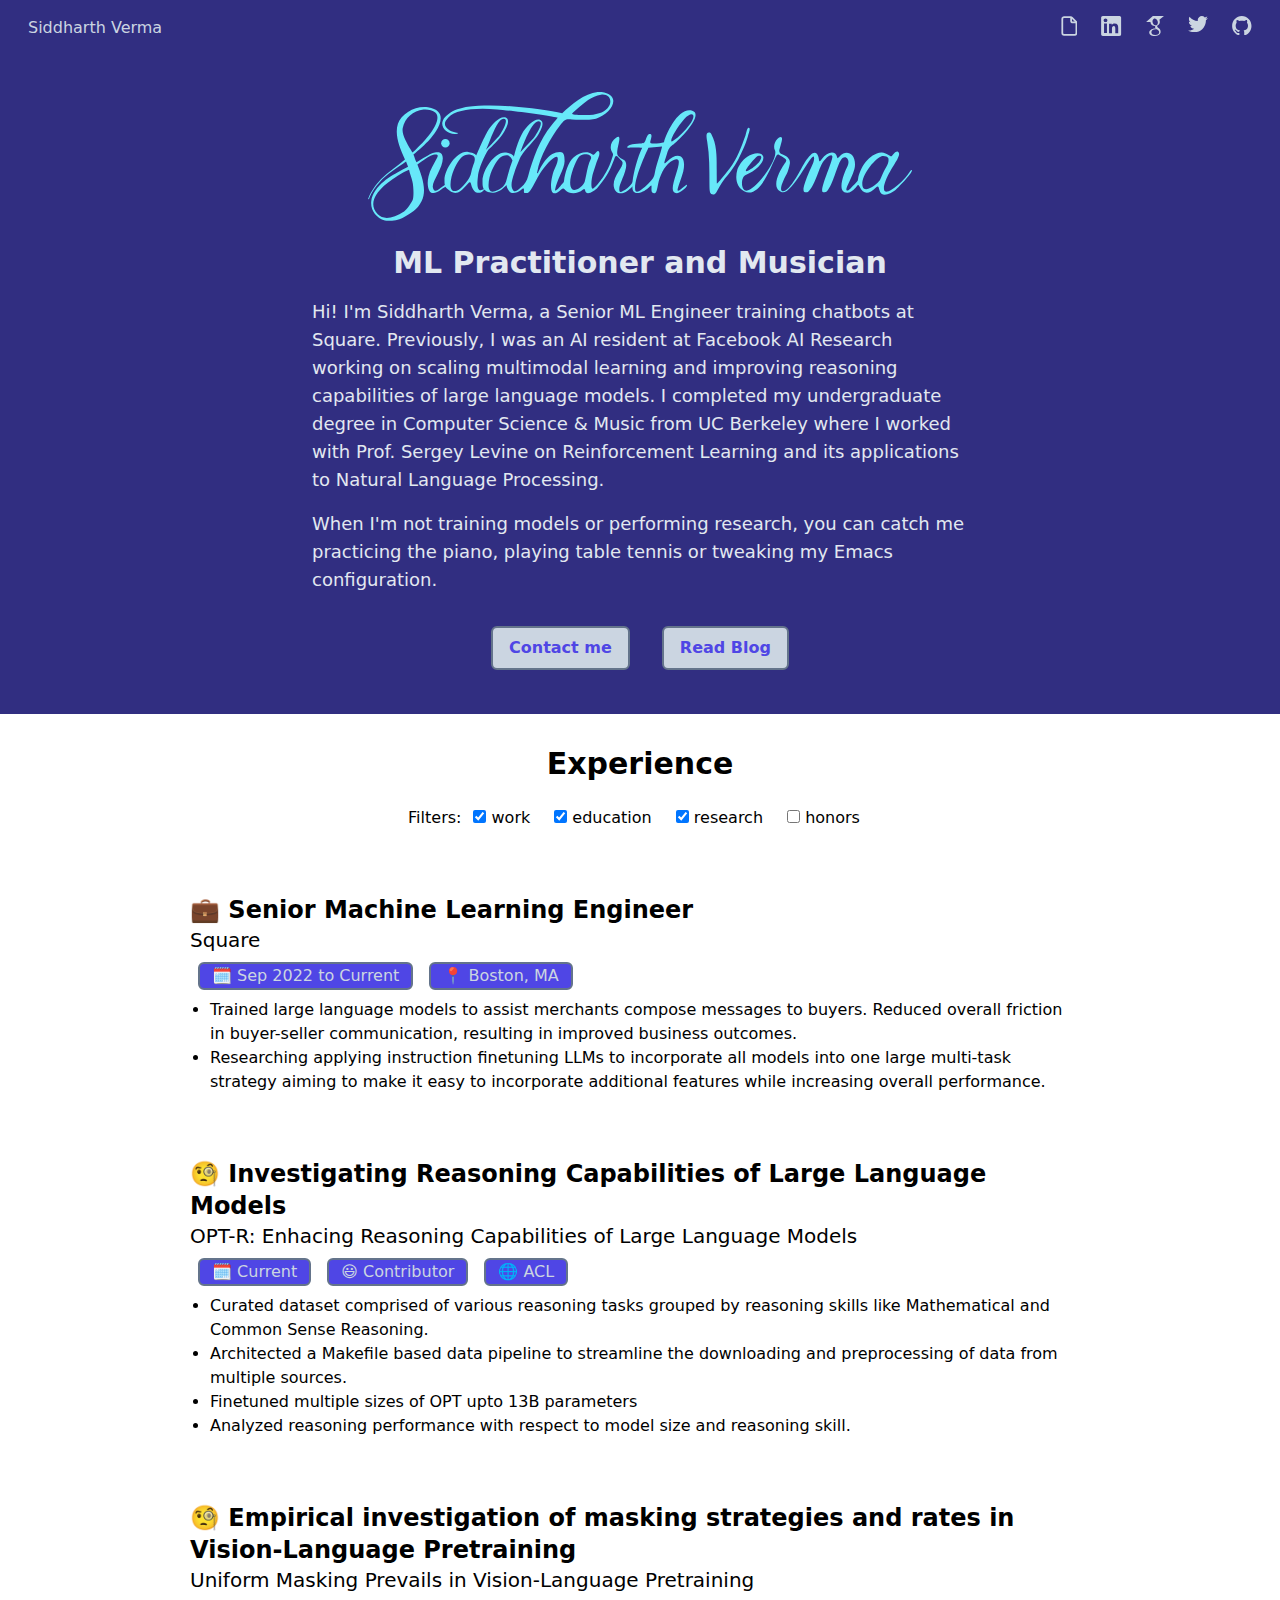
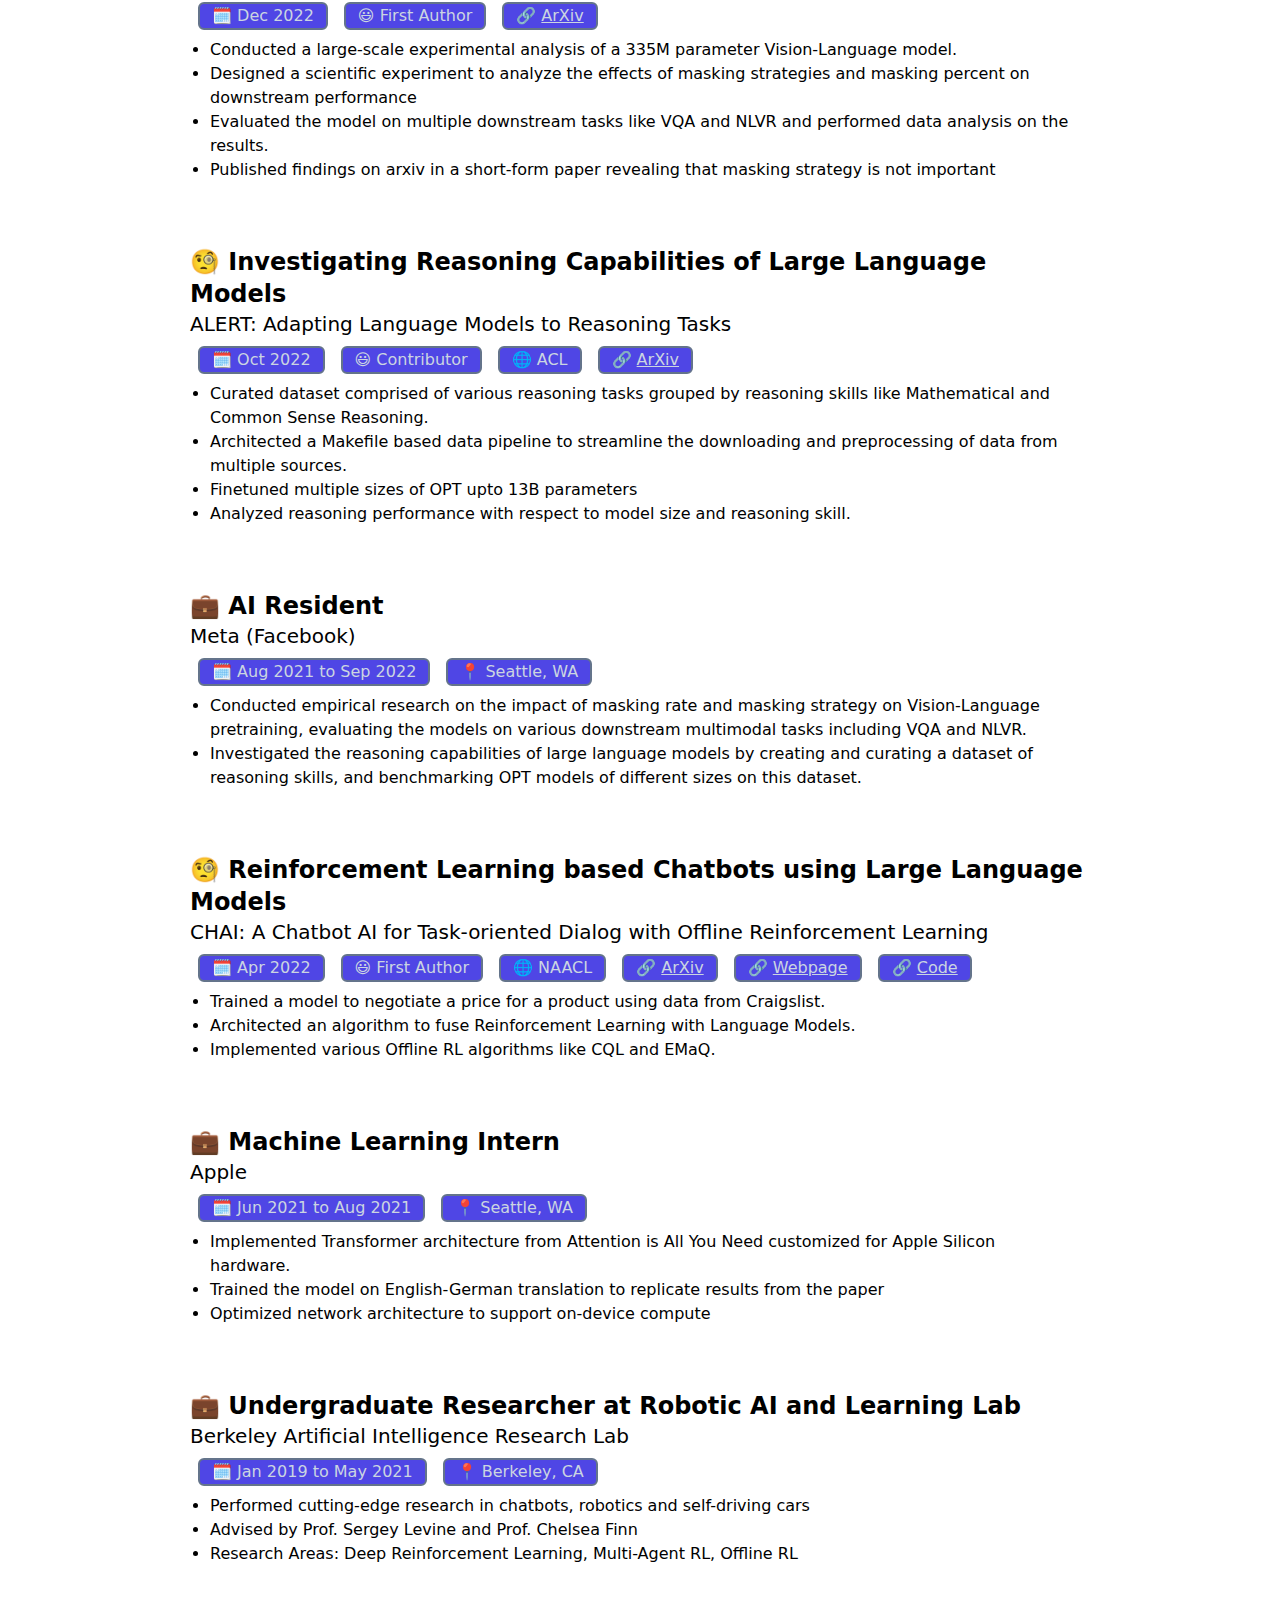
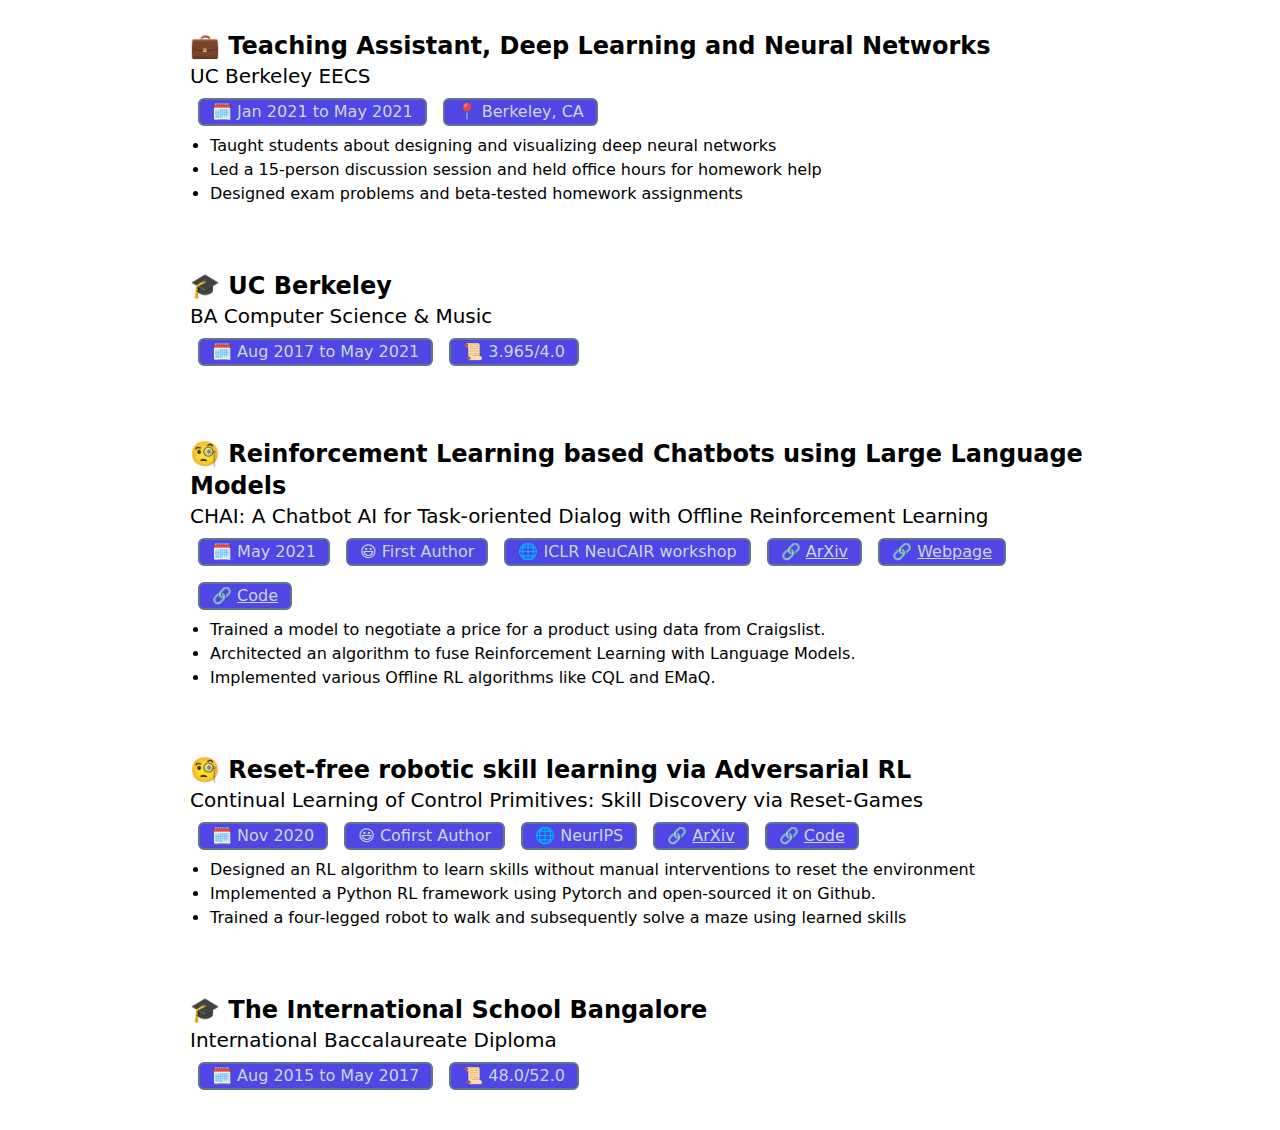
==== index.html @ 95e0b9fb "Update from https://github.com/siddharthverma314/cv/commit/3be83a3f579972bad852f52c31cd7f32965310c6" ====
<html><!DOCTYPE HTML>
<head><title>Siddharth Verma</title><link rel="stylesheet" href="style.css"><meta content="text/html;charset=utf-8" http-equiv="Content-Type"><meta content="utf-8" http-equiv="encoding"></head><body onload="init()"><script src="index.js"></script><div class="bg-indigo-900 text-slate-200"><div class="flex flex-row p-4"><div class="px-3 first:flex-1"><a class="text-slate-300 hover:text-slate-500" href="siddharthverma314.github.io">Siddharth Verma</a></div><div class="px-3 first:flex-1"><a class="text-slate-300 hover:text-slate-500" href="/resume.pdf"><svg height="20px" viewBox="0 0 28 34" fill="none" xmlns="http://www.w3.org/2000/svg">
<path d="M2.20239 5V29C2.20239 30.6569 3.54554 32 5.20239 32H23.2024C24.8593 32 26.2024 30.6569 26.2024 29V11.5124C26.2024 10.7051 25.877 9.93184 25.2997 9.36742L18.6392 2.85498C18.0787 2.30688 17.326 2 16.5419 2H5.20239C3.54554 2 2.20239 3.34314 2.20239 5V5Z" stroke="currentColor" stroke-width="3" stroke-linecap="round" stroke-linejoin="round"/>
<path d="M17.2024 2V8C17.2024 9.65685 18.5455 11 20.2024 11H26.2024" stroke="currentColor" stroke-width="3" stroke-linejoin="round"/>
</svg>
</a></div><div class="px-3 first:flex-1"><a class="text-slate-300 hover:text-slate-500" href="https://www.linkedin.com/in/siddharth-verma/"><svg height="20px" viewBox="0 0 31 30" fill="none" xmlns="http://www.w3.org/2000/svg">
<mask id="path-1-inside-1_33_864" fill="white">
<path fill-rule="evenodd" clip-rule="evenodd" d="M0.202393 2.50625C0.202393 1.84155 0.466446 1.20408 0.936458 0.734065C1.40647 0.264053 2.04394 0 2.70864 0H27.6961C28.0252 0 28.3512 0.0648302 28.6551 0.190781C28.9592 0.316733 29.2355 0.501336 29.4683 0.734065C29.701 0.966794 29.8856 1.24308 30.0116 1.54714C30.1375 1.85122 30.2024 2.17712 30.2024 2.50625V27.4937C30.2024 27.8229 30.1375 28.1488 30.0116 28.4527C29.8856 28.7569 29.701 29.0331 29.4683 29.2659C29.2355 29.4986 28.9592 29.6832 28.6551 29.8092C28.3512 29.9351 28.0252 30 27.6961 30H2.70864C2.04394 30 1.40647 29.7359 0.936458 29.2659C0.466446 28.7959 0.202393 28.1585 0.202393 27.4937V2.50625ZM12.0774 11.4375H16.1399V13.4788C16.7255 12.3049 18.2261 11.25 20.4804 11.25C24.8017 11.25 25.8274 13.5863 25.8274 17.873V25.8125H21.4524V18.8493C21.4524 16.4082 20.8668 15.0312 19.3774 15.0312C17.3118 15.0312 16.4524 16.5156 16.4524 18.8493V25.8125H12.0774V11.4375ZM4.57738 25.625H8.95239V11.25H4.57738V25.625ZM9.57738 6.56248C9.57738 6.93183 9.50463 7.29756 9.3633 7.63878C9.22195 7.98001 9.01478 8.29006 8.75361 8.55122C8.49245 8.81238 8.1824 9.01956 7.84118 9.1609C7.49995 9.30224 7.13422 9.37499 6.76488 9.37499C6.39555 9.37499 6.02982 9.30224 5.68859 9.1609C5.34735 9.01956 5.03732 8.81238 4.77614 8.55122C4.51498 8.29006 4.30782 7.98001 4.16647 7.63878C4.02514 7.29756 3.95239 6.93183 3.95239 6.56248C3.95239 5.81657 4.2487 5.1012 4.77614 4.57375C5.30359 4.04631 6.01896 3.74999 6.76488 3.74999C7.51081 3.74999 8.22618 4.04631 8.75361 4.57375C9.28106 5.1012 9.57738 5.81657 9.57738 6.56248Z"/>
</mask>
<path fill-rule="evenodd" clip-rule="evenodd" d="M0.202393 2.50625C0.202393 1.84155 0.466446 1.20408 0.936458 0.734065C1.40647 0.264053 2.04394 0 2.70864 0H27.6961C28.0252 0 28.3512 0.0648302 28.6551 0.190781C28.9592 0.316733 29.2355 0.501336 29.4683 0.734065C29.701 0.966794 29.8856 1.24308 30.0116 1.54714C30.1375 1.85122 30.2024 2.17712 30.2024 2.50625V27.4937C30.2024 27.8229 30.1375 28.1488 30.0116 28.4527C29.8856 28.7569 29.701 29.0331 29.4683 29.2659C29.2355 29.4986 28.9592 29.6832 28.6551 29.8092C28.3512 29.9351 28.0252 30 27.6961 30H2.70864C2.04394 30 1.40647 29.7359 0.936458 29.2659C0.466446 28.7959 0.202393 28.1585 0.202393 27.4937V2.50625ZM12.0774 11.4375H16.1399V13.4788C16.7255 12.3049 18.2261 11.25 20.4804 11.25C24.8017 11.25 25.8274 13.5863 25.8274 17.873V25.8125H21.4524V18.8493C21.4524 16.4082 20.8668 15.0312 19.3774 15.0312C17.3118 15.0312 16.4524 16.5156 16.4524 18.8493V25.8125H12.0774V11.4375ZM4.57738 25.625H8.95239V11.25H4.57738V25.625ZM9.57738 6.56248C9.57738 6.93183 9.50463 7.29756 9.3633 7.63878C9.22195 7.98001 9.01478 8.29006 8.75361 8.55122C8.49245 8.81238 8.1824 9.01956 7.84118 9.1609C7.49995 9.30224 7.13422 9.37499 6.76488 9.37499C6.39555 9.37499 6.02982 9.30224 5.68859 9.1609C5.34735 9.01956 5.03732 8.81238 4.77614 8.55122C4.51498 8.29006 4.30782 7.98001 4.16647 7.63878C4.02514 7.29756 3.95239 6.93183 3.95239 6.56248C3.95239 5.81657 4.2487 5.1012 4.77614 4.57375C5.30359 4.04631 6.01896 3.74999 6.76488 3.74999C7.51081 3.74999 8.22618 4.04631 8.75361 4.57375C9.28106 5.1012 9.57738 5.81657 9.57738 6.56248Z" fill="currentColor" stroke="currentColor" stroke-width="10.9494" mask="url(#path-1-inside-1_33_864)"/>
</svg>
</a></div><div class="px-3 first:flex-1"><a class="text-slate-300 hover:text-slate-500" href="https://scholar.google.com/citations?user=B320e3kAAAAJ"><svg height="20px" viewBox="0 0 27 30" xmlns="http://www.w3.org/2000/svg">
<path fill-rule="evenodd" clip-rule="evenodd" d="M6.77382 8.85714H0.202393L10.2747 0H26.9167L20.0595 5.71429C20.083 5.77894 20.1129 5.8564 20.1469 5.94488L20.147 5.94493C20.3889 6.57333 20.8448 7.75749 20.7738 8.85714C20.6023 11.516 19.1949 12.6815 18.0974 13.5903C17.367 14.1952 16.7738 14.6864 16.7738 15.4286C16.7738 16.612 17.6562 17.2563 18.69 18.011C20.1519 19.0785 21.9167 20.3669 21.9167 23.7143C22.0595 27.8571 17.631 30 13.631 30C10.1895 30 5.48811 29 4.91668 25.4286C4.34525 21.8571 9.20239 18.2857 14.7738 18.8571C13.7116 17.7949 13.2024 16.5714 13.9167 15C11.9167 15 10.3738 14.5714 8.77382 13.4286C7.17382 12.2857 6.77382 9.90476 6.77382 8.85714ZM15.7738 13.7143C13.7738 14.7143 11.2023 12.7143 10.2023 10.4286C9.20235 8.14286 9.77376 4.85716 11.9166 4.00001C14.0595 3.14286 16.3452 5.14285 17.3452 7.42857C18.3452 9.71428 17.7738 12.7143 15.7738 13.7143ZM16.7915 20.3874C17.9357 21.1149 19.6543 22.2076 19.7738 24C19.9167 26.8571 18.0595 28.5714 13.9167 28.5714C9.77383 28.5714 8.05954 26.1429 8.05954 24.2857C8.05954 20.7143 12.3453 19 16.2024 20C16.366 20.1168 16.5677 20.2451 16.7915 20.3874Z" fill="currentColor"/>
</svg>
</a></div><div class="px-3 first:flex-1"><a class="text-slate-300 hover:text-slate-500" href="https://twitter.com/sidv314"><svg width="20px" xmlns="http://www.w3.org/2000/svg" viewBox="0 0 248 204">
  <path fill="currentColor" d="M221.95 51.29c.15 2.17.15 4.34.15 6.53 0 66.73-50.8 143.69-143.69 143.69v-.04c-27.44.04-54.31-7.82-77.41-22.64 3.99.48 8 .72 12.02.73 22.74.02 44.83-7.61 62.72-21.66-21.61-.41-40.56-14.5-47.18-35.07 7.57 1.46 15.37 1.16 22.8-.87-23.56-4.76-40.51-25.46-40.51-49.5v-.64c7.02 3.91 14.88 6.08 22.92 6.32C11.58 63.31 4.74 33.79 18.14 10.71c25.64 31.55 63.47 50.73 104.08 52.76-4.07-17.54 1.49-35.92 14.61-48.25 20.34-19.12 52.33-18.14 71.45 2.19 11.31-2.23 22.15-6.38 32.07-12.26-3.77 11.69-11.66 21.62-22.2 27.93 10.01-1.18 19.79-3.86 29-7.95-6.78 10.16-15.32 19.01-25.2 26.16z"/>
</svg>
</a></div><div class="px-3 first:flex-1"><a class="text-slate-300 hover:text-slate-500" href="https://github.com/siddharthverma314"><svg width="20px" viewBox="0 0 31 30" xmlns="http://www.w3.org/2000/svg">
<mask id="path-1-inside-1_33_842" fill="white">
<path fill-rule="evenodd" clip-rule="evenodd" d="M15.2024 0C6.91489 0 0.202393 6.88228 0.202393 15.3794C0.202393 22.1848 4.49614 27.9328 10.4586 29.9706C11.2086 30.1052 11.4899 29.6438 11.4899 29.2401C11.4899 28.8748 11.4711 27.6637 11.4711 26.3757C7.70239 27.087 6.72739 25.4337 6.42739 24.5686C6.25864 24.1264 5.52739 22.7615 4.88989 22.3963C4.36489 22.1079 3.61489 21.3966 4.87114 21.3774C6.05239 21.3582 6.89614 22.4924 7.17739 22.9538C8.52739 25.2799 10.6836 24.6263 11.5461 24.2226C11.6774 23.2229 12.0711 22.5501 12.5024 22.1656C9.16489 21.7811 5.67739 20.4546 5.67739 14.572C5.67739 12.8995 6.25864 11.5153 7.21489 10.4388C7.06489 10.0543 6.53989 8.4779 7.36489 6.36323C7.36489 6.36323 8.62114 5.95952 11.4899 7.93962C12.6899 7.59358 13.9649 7.42056 15.2399 7.42056C16.5149 7.42056 17.7899 7.59358 18.9899 7.93962C21.8586 5.9403 23.1149 6.36323 23.1149 6.36323C23.9399 8.4779 23.4149 10.0543 23.2649 10.4388C24.2211 11.5153 24.8024 12.8803 24.8024 14.572C24.8024 20.4738 21.2961 21.7811 17.9586 22.1656C18.5024 22.6462 18.9711 23.5689 18.9711 25.0108C18.9711 27.0678 18.9524 28.721 18.9524 29.2401C18.9524 29.6438 19.2336 30.1244 19.9836 29.9706C22.9614 28.9399 25.549 26.9778 27.3821 24.3602C29.2153 21.7428 30.2016 18.6018 30.2024 15.3794C30.2024 6.88228 23.4899 0 15.2024 0V0Z"/>
</mask>
<path fill-rule="evenodd" clip-rule="evenodd" d="M15.2024 0C6.91489 0 0.202393 6.88228 0.202393 15.3794C0.202393 22.1848 4.49614 27.9328 10.4586 29.9706C11.2086 30.1052 11.4899 29.6438 11.4899 29.2401C11.4899 28.8748 11.4711 27.6637 11.4711 26.3757C7.70239 27.087 6.72739 25.4337 6.42739 24.5686C6.25864 24.1264 5.52739 22.7615 4.88989 22.3963C4.36489 22.1079 3.61489 21.3966 4.87114 21.3774C6.05239 21.3582 6.89614 22.4924 7.17739 22.9538C8.52739 25.2799 10.6836 24.6263 11.5461 24.2226C11.6774 23.2229 12.0711 22.5501 12.5024 22.1656C9.16489 21.7811 5.67739 20.4546 5.67739 14.572C5.67739 12.8995 6.25864 11.5153 7.21489 10.4388C7.06489 10.0543 6.53989 8.4779 7.36489 6.36323C7.36489 6.36323 8.62114 5.95952 11.4899 7.93962C12.6899 7.59358 13.9649 7.42056 15.2399 7.42056C16.5149 7.42056 17.7899 7.59358 18.9899 7.93962C21.8586 5.9403 23.1149 6.36323 23.1149 6.36323C23.9399 8.4779 23.4149 10.0543 23.2649 10.4388C24.2211 11.5153 24.8024 12.8803 24.8024 14.572C24.8024 20.4738 21.2961 21.7811 17.9586 22.1656C18.5024 22.6462 18.9711 23.5689 18.9711 25.0108C18.9711 27.0678 18.9524 28.721 18.9524 29.2401C18.9524 29.6438 19.2336 30.1244 19.9836 29.9706C22.9614 28.9399 25.549 26.9778 27.3821 24.3602C29.2153 21.7428 30.2016 18.6018 30.2024 15.3794C30.2024 6.88228 23.4899 0 15.2024 0V0Z" fill="currentColor" stroke="currentColor" stroke-width="10.0365" mask="url(#path-1-inside-1_33_842)"/>
</svg>
</a></div></div><div class="flex flex-col items-center py-5"><div class="p-4 w-full max-w-xl text-cyan-300"><svg viewBox="0 0 2945 698" xmlns="http://www.w3.org/2000/svg">
<path fill-rule="evenodd" clip-rule="evenodd" d="M2240.03 246.574C2243.6 251.092 2242.21 261.185 2234.25 288.515C2230.59 301.097 2227.28 313.089 2226.89 315.162C2225.15 324.494 2231.84 334.279 2242.24 337.617C2267.18 345.631 2284.56 363.547 2284.51 381.198C2284.47 394.39 2272.99 434.623 2266.24 445.229C2259.88 455.225 2219.88 531.54 2244.08 537.148C2285.43 541.828 2346.82 409.602 2365.37 380.673C2400.52 325.85 2424.56 314.501 2437.03 346.843C2438.77 351.373 2440.69 358.935 2441.28 363.645C2443.15 378.571 2446.02 378.421 2457.17 362.814C2485.64 322.931 2531.55 313.872 2539.51 352.23C2541.46 361.606 2542.87 361.15 2555.31 347.135C2580.13 319.172 2607.47 326.641 2621.63 342.773C2635.53 358.614 2640.91 391.882 2633.62 416.887C2624.11 449.477 2609.82 478.036 2595.15 508.635C2584.78 530.255 2589.44 544.434 2611 523.319C2652.39 482.785 2651.4 483.998 2653.28 471.591C2662.5 410.628 2712.1 333.114 2779.23 327.024C2791.45 325.914 2808.64 332.697 2825.28 345.194C2831.19 349.637 2833.36 349.554 2837.56 344.721C2839.44 342.556 2843.44 337.95 2846.46 334.486C2855.89 323.663 2864.31 319.746 2869.54 323.76C2880.34 332.058 2875.74 345.194 2866.18 363.878C2856.62 382.561 2782.11 489.829 2794.8 532.22C2798.25 543.755 2814.21 542.125 2835.88 528.022C2876.19 501.781 2904.6 473.048 2932.53 432.804C2938.37 424.384 2941.22 421.675 2943.37 422.5C2958.51 428.316 2863.42 525.942 2854.24 532.235C2829.7 549.052 2780.6 577.003 2768.78 530.255C2765.25 516.267 2763.33 503.57 2750.36 516.684C2711.02 556.447 2681.67 554.785 2661.19 511.636C2652.65 493.645 2650.64 506.236 2634.29 524.154C2611.19 549.467 2593.66 545.475 2593.66 545.475C2532.77 545.117 2580.14 432.899 2596.68 400.102C2612.42 368.901 2585.85 333.204 2561.38 366.341C2540.71 394.344 2517.42 501.068 2486.01 535.503C2479.24 542.926 2472.09 543.211 2464.5 542.851C2436.67 541.528 2519.26 369.405 2513.96 348.263C2509.7 331.291 2480.73 352.369 2461.65 381.722C2441.65 412.473 2415.84 517.105 2381.63 540.751C2377.04 543.923 2371.27 542.851 2366.41 542.851C2334.8 542.851 2401.72 404.397 2408.53 388.448C2415.63 371.802 2417.62 353.496 2412.79 349.121C2398.07 335.794 2294.06 558.4 2241.13 542.233C2178.46 523.089 2226.85 430.238 2251.59 394.319C2270.76 366.488 2271.58 368.728 2233.54 345.104C2217.83 335.348 2216.02 335.848 2207.8 352.23C2180.7 406.254 2119.8 580.502 2036.48 537.609C1998.33 517.969 1984.63 473.091 2000.25 418.91C2004.91 402.743 2027.46 369.585 2039.66 360.956C2043.1 358.522 2049.34 354.059 2053.52 351.039C2088.62 325.711 2134.83 325.382 2140.17 350.423C2146.54 380.312 2101.26 427.483 2045.09 449.471C2018.85 459.743 2017.62 526.14 2043.53 533.341C2089.23 546.037 2224.78 364.462 2203.19 316.029C2194.44 296.404 2199.16 273.879 2216 254.791C2225.5 244.027 2235.36 240.658 2240.03 246.574ZM2045.94 427.009C2046.01 415.687 2097.75 351.763 2110.75 346.932C2142.2 335.247 2131.45 373.382 2095.75 400.15C2088.25 405.774 2078.69 413 2074.5 416.207C2059.65 427.591 2045.9 432.79 2045.94 427.009ZM2779.27 460.23C2771.97 476.806 2774.38 476.447 2756.4 493.899C2740.12 509.702 2689.26 545.499 2678.46 512.773C2662.99 465.855 2732.07 370.89 2777.65 349.086C2789.63 343.359 2812.75 348.506 2816.61 357.76C2820.36 366.722 2818.71 385.419 2805.98 406.39C2796.97 421.233 2786.57 443.654 2779.27 460.23Z" fill="currentColor" />
<path fill-rule="evenodd" clip-rule="evenodd" d="M2064.33 194.829C2068.79 199.3 2067.83 204.817 2055.79 243.687C2048.39 267.546 2042.76 283.12 2035.67 299.321C2016.54 343.01 1995.33 388.78 1966.19 426.891C1944.81 454.852 1918.59 482.834 1902.14 514.008C1882.2 551.821 1880.1 554.387 1869.13 554.393C1851.57 554.405 1848.74 546.484 1848.67 497.189C1848.56 422.264 1849.2 343.434 1836.67 269.93C1830.14 231.619 1831.94 221.01 1845.19 219.865C1854.86 219.031 1856.96 221.714 1868.45 249.461C1890.4 302.459 1887.83 371 1888.08 426.683C1888.24 464.112 1888.66 495.011 1888.99 495.346C1891.95 498.308 1946.94 427.867 1957.07 414.963C1998.66 361.973 2020.84 297.533 2043.79 235.29C2046.82 227.069 2053.15 183.645 2064.33 194.829Z" fill="currentColor" />
<path d="M418.569 513.313C417.833 512.239 419 513 419 513C418.881 513.09 418.736 513.195 418.569 513.313Z" fill="currentColor" />
<path d="M442 277C442 289.703 431.703 300 419 300C406.297 300 396 289.703 396 277C396 264.297 406.297 254 419 254C431.703 254 442 264.297 442 277Z" fill="currentColor"/>
<path fill-rule="evenodd" clip-rule="evenodd" d="M1104.57 148.773C1142.83 152.708 1207.04 150.458 1234.3 144.227C1315.5 120.5 1374.22 24.6968 1279.21 2.288C1199.77 -16.4448 1105.31 62.7266 1051.5 115.5C966.425 97.689 751.927 64.805 598.405 74.811C550.262 77.946 527.394 81.332 499.42 89.466C492.63 91.441 483.7 94.041 479.575 95.244C452.581 103.12 416.014 131.564 406.089 152.407C389.441 187.369 423.749 227.835 470.013 227.806C487.702 227.796 494.522 222.266 479.248 220.319C453.295 217.012 428.6 203.151 420.575 187.389C412.15 170.84 416.219 157.808 436.474 136.463C472.247 98.765 567.269 83.525 699.075 94.346C769.255 100.109 973.932 125.194 1027.5 139.5C1027.5 139.5 1023.3 143.948 993.748 179.664C929.954 256.784 893.028 359.272 867.242 454.312C860.22 480.187 848.189 500.312 832.004 513.254C829.293 515.422 825.115 518.962 822.719 521.122C805.956 536.232 793.917 542.654 786.63 533.1C772.337 514.361 773.964 490.276 793.3 434.35C800.729 412.864 805.505 400.586 821.435 362.023C831.424 337.842 859.659 306.054 883.646 279.05C897.913 262.988 910.677 248.618 917.204 238.548C934.704 211.548 960.183 164.432 933.013 151.538C905.842 138.644 858.704 182.048 832.704 228.548C807.009 274.501 789.994 351.209 789.597 353.006C789.776 352.15 792.866 334.646 747.856 327.788C688.787 318.788 620.331 420.533 620.067 481.135C619.977 502.003 620.067 511.5 626.882 526.377C625.089 526.264 622.064 527.159 618.006 529.312C606.494 535.419 599.141 527.366 597.847 524.529C593.5 515 589.5 504 595.539 454.812C601.578 405.624 641.56 321.434 655.5 309C669.44 296.566 713 252.5 730.5 225.5C748 198.5 773.479 151.384 746.309 138.49C719.138 125.596 672 169 646 215.5C620 262 586.5 344.312 586.5 344.312C579.5 336 577.5 329.919 541.931 324.5C482.862 315.5 414.406 417.245 414.142 477.847C414.099 487.835 414.142 496.5 416 504C416 504 398.897 514.959 387.786 523.744C379.5 530.296 357.388 548.485 351 515.385C344.612 482.286 424.455 390.176 400.5 338.516C392.195 320.606 365.357 325.72 350.857 329.72C336.357 333.72 292.692 361.607 262.5 381.016C253.625 362.327 248.5 342.016 246 338.516C273.188 315.73 311.439 281.69 335.161 255.385C354.814 233.592 462.5 104.528 324.575 82.348C258.989 71.801 180.778 115.073 161.971 172.312C143.164 229.551 169.5 299.054 200.075 364.812C157.618 401.204 109.037 432.604 69.637 472.198C42.4527 502.924 16.0752 534.812 0.5 578.672C3.095 583.521 6.57801 580.019 8.66101 570.467C19.5752 541.312 41.6403 511.191 61.961 489.557C101.165 443.109 157.21 410.968 206.075 376.271C206.575 377.312 217.075 403.812 217.075 404.812C197.433 414.675 178.028 424.744 159.075 435.812C140.123 446.88 25.8453 504 17.528 593.369C13.3 638.799 43.985 681.416 91.075 695.516C111.504 701.632 161.951 694.374 186.674 681.761C232.467 658.416 267.654 637.163 290.668 590.734C321.047 529.448 289.927 451.569 267.5 392.516C292.856 374.853 315.857 354.72 338.857 344.72C361.857 334.72 385.786 333.468 374.836 354.697C357.12 389.042 335.5 422 327.5 457C319.5 492 322.989 522.64 335.5 539.812C348.011 556.984 382.974 537.353 387.268 534.348C391.562 531.343 398 526.854 401.575 524.373C404.964 522.022 415.522 515.466 418.569 513.313C417.833 512.239 419 513 419 513C418.881 513.09 418.736 513.195 418.569 513.313C419.286 514.359 421.808 517.147 428.975 524.076C443.497 538.117 461.576 549.198 479.5 546C499.926 542.356 522.517 517.066 541.931 495.179C550.042 486.034 555.096 486.797 558.051 498.927C571.589 554.5 604.236 552.217 623.076 535.677C626.807 532.402 628.614 529.793 628.761 528.18C638.141 536.902 682.191 572.215 746.587 507.262C748.695 502.836 749.153 501.876 750.609 509.001C753.63 523.784 764.47 539.975 774.715 545.006C787.88 551.47 813.021 543.024 828.317 530.724C842.332 519.455 845.242 520.307 844.144 535.354C843.218 548.061 846.267 547.868 855.276 547.301C857.483 547.162 860.048 547 863 547C873.236 547 889.99 515.849 907.544 483.211C915.715 468.019 924.059 452.505 932 439.66C957 399.221 1017.36 333.118 1026.32 354.549C1029.76 362.793 1027.33 380.841 1011.97 413.028C988.723 459.199 968.071 602.071 1046.16 527.684C1056.19 518.129 1060.11 522.355 1065.5 528.175C1066.19 528.91 1066.89 529.671 1067.63 530.432C1091.55 554.898 1134.01 553.692 1164.38 527.684C1170.64 522.324 1174.03 524.129 1175.72 533.712C1181.32 565.5 1226.13 536.343 1242.72 518.156C1258.81 500.52 1280.77 471.053 1292.54 451.306C1307.35 426.453 1312.26 415.869 1333.15 363.812C1337.76 352.33 1338.79 349.207 1340.91 347.994C1341.8 347.485 1342.88 347.313 1344.5 347C1347.87 346.35 1352.65 351.472 1358.7 357.947L1358.7 357.948C1362.49 362.004 1366.77 366.591 1371.51 370.622C1383.83 381.087 1380.39 394.575 1355.88 432.036C1335.08 463.82 1315.7 508.126 1344.5 540C1372.07 563.774 1415.33 531.434 1432 510C1425.95 570.272 1489.94 543.966 1514.41 522.426C1535.02 504.283 1535.9 499.366 1534.92 519.366C1533.96 539.215 1535.95 547.788 1548 547.788C1560.58 547.788 1561.52 543.266 1570.4 500.271L1570.57 499.483C1579.42 456.626 1602.1 403.501 1638.06 377.697C1660.51 361.591 1674.51 359.442 1681.55 371.02C1686.17 385.514 1676.84 415.235 1667.1 446.237C1651.66 495.401 1635.21 547.788 1671.78 547.788C1689.23 547.788 1733.61 510.79 1726.53 502.253C1724.84 500.222 1717.22 506.967 1708.28 514.884C1697.67 524.273 1685.21 535.311 1678.57 535.311C1671.89 535.311 1679.46 513.49 1689.47 484.607L1689.47 484.604L1689.48 484.595C1695.12 468.328 1701.53 449.823 1706.62 431.715C1727.25 341.312 1676.9 319.87 1616.51 378.475C1602.01 392.543 1600.99 387.385 1612.14 356.312C1614.24 350.456 1615.97 344.623 1617.66 338.909C1623.58 318.939 1629.07 300.42 1648.51 287.432C1679.5 266.729 1823.52 121.582 1755.4 101.353C1682.17 79.6079 1614.95 222.408 1602.5 271.5C1586.58 276.055 1545.57 282.322 1531.25 276.88C1527 275.265 1526.94 271.979 1530.88 258.489C1537.46 235.939 1536.19 227.812 1526.09 227.812C1517.81 227.812 1513.67 233.36 1503.53 258.021C1495.83 276.756 1495.05 277.257 1472.07 278.299C1428.96 280.255 1403.57 287.841 1403.57 298.768C1403.57 302.404 1407.53 303.319 1415.06 301.426C1424.24 299.12 1476.74 300.71 1484.5 301.426C1459.77 352.562 1438.67 429.953 1431.97 486.456C1429.43 507.933 1366.92 552.562 1362.38 539.236C1356.16 520.951 1365.9 497.465 1373.07 480.812C1402.86 411.603 1405.84 379.008 1383.46 367.357C1371.72 361.246 1352.79 351.183 1350 337.498C1347.63 325.854 1349.85 310.292 1357.91 275.812C1361.73 259.516 1362.18 248.249 1359.17 244.917C1356.02 241.434 1351.98 242.224 1343.07 248.065C1315.38 266.231 1305.83 301.337 1321.86 326.127C1327.42 334.73 1328.68 337.701 1323.5 352.5C1322.11 356.478 1320.81 360.266 1319.55 363.936C1311.87 386.376 1305.7 404.393 1288.58 434.312C1272.27 462.801 1262.05 475.801 1249.76 491.441L1249.76 491.445C1247.03 494.915 1244.2 498.515 1241.18 502.443C1236.08 509.083 1222.01 521.731 1218.03 523.255C1204.31 528.52 1208.67 466.511 1220 434.312C1223.02 425.731 1225.89 416.594 1228.8 407.314L1228.8 407.313C1234.45 389.314 1240.27 370.776 1247.68 354.711C1258.92 328.802 1250.66 309.209 1235.64 326.127C1221.27 342.3 1220.04 342.793 1211.18 335.954C1188.34 318.337 1148.48 325.39 1114 353.147C1084.39 376.984 1065.47 442.104 1061.55 479.733C1060.67 488.141 1059.37 489.338 1056.14 492.303C1054.06 494.211 1051.18 496.851 1047.1 502.617C1028.85 528.451 1010.41 542.148 1013.09 527.886C1017.69 503.357 1029.24 476.631 1040.22 451.21C1052.71 422.319 1064.46 395.114 1064.46 374.737C1064.46 341.017 1059.53 325 1039.5 325C978.32 325 943.462 390.788 919.581 439.66C916.007 440.906 915.017 439.689 915.833 435.05C931.221 347.488 988.799 247.865 1039.37 181.864C1065.84 147.325 1069.99 145.216 1104.57 148.773ZM1173.07 124.404C1101.55 123.056 1097.32 121.912 1113.32 108.262C1119.34 103.136 1125.45 97.7523 1131.69 92.2634C1131.69 92.2611 1131.69 92.2589 1131.7 92.2567C1131.7 92.2552 1131.7 92.2537 1131.7 92.2522L1131.71 92.2483L1131.71 92.2466L1131.71 92.2458L1131.71 92.244L1131.71 92.2429C1169.41 59.0647 1211.46 22.0532 1260.92 14.944C1311.04 7.73687 1326.98 53.695 1296.79 87.561C1274.14 112.973 1232.02 125.516 1173.07 124.404ZM1652 264.5C1620.77 285.133 1666.37 197.217 1712.5 146.265C1756.18 98.0361 1783.6 122.698 1739.57 178.812C1714.31 211.006 1686.67 241.611 1652 264.5ZM1519.59 493.43C1478.1 533.605 1454.74 549.751 1447.3 532.926C1434.01 476.5 1518.5 301.426 1518.5 301.426L1592.52 295.311C1587.75 314.754 1581.55 334.635 1575.31 354.643L1575.31 354.647C1566.26 383.652 1557.13 412.925 1552.17 441.52C1548.79 460.936 1542.05 471.681 1519.59 493.43ZM1136.88 358.254C1143.93 347.708 1152.89 341.268 1164.38 338.484C1192.61 331.642 1215.96 346.276 1205.74 364.4C1194.72 383.926 1187.64 418.491 1181.53 448.303C1178.77 461.783 1176.21 474.291 1173.57 483.998C1166.02 511.806 1120.26 540.315 1105.57 526.371C1073.98 496.397 1119.08 384.866 1136.88 358.254ZM188.098 194.685C198.926 141.523 244.25 101.255 300.503 94.82C322.284 92.328 350.798 99.654 364.174 111.178C402.637 144.316 342.312 235.46 240.901 327.788C238.062 322.875 234.972 317.672 231.755 312.257C209.588 274.942 181.412 227.512 188.098 194.685ZM556.994 443.7C552.829 466.209 508 525.447 481 534.348C428.975 551.5 447 461.5 465 421C483 380.5 502.958 349.642 523.979 342.579C545 335.516 557.405 340.579 563.575 342.818C580.016 348.785 582.55 364.265 571.589 391.778C565.128 407.99 560.189 426.441 556.994 443.7ZM181.099 440.812C201.58 427.824 216.167 422.458 222.075 420.312C224.691 431.895 228.267 443.325 231.85 454.777C235.01 464.876 238.175 474.992 240.692 485.246C246.795 510.109 248.218 565.478 243.149 580.812C237.164 598.914 209.562 636.803 195.383 646.379C135.529 686.802 82.378 692.776 53.075 662.373C2.00653 609.389 40.0224 552.873 82.575 512.205C102.382 493.281 130.581 472.848 181.099 440.812ZM710.5 236.5C702.962 246.111 662.5 289.757 639 312.257C646.093 296.429 653.03 279.533 659.901 262.797C684.396 203.133 708.057 145.5 735 145.5C769.5 145.5 716.619 228.699 710.5 236.5ZM782.235 371.538C771.207 400.39 761.751 430.434 753.948 461.34C746.144 492.246 738.95 520.484 686.925 537.636C634.9 554.788 652.925 464.788 670.925 424.288C688.925 383.788 708.883 352.93 729.904 345.867C757.17 336.706 772.597 344.576 782.235 371.538ZM921.704 158.548C962.007 156.538 903.323 241.746 897.204 249.548L825.704 325.305C825.704 325.305 881.401 160.558 921.704 158.548Z" fill="currentColor"/>
</svg>
</div><div class="p-2 font-bold text-3xl">ML Practitioner and Musician</div><hr><div class="p-2 w-3/4 max-w-2xl"><p class="mt-4 first:mt-0 text-lg">Hi! I&#39;m Siddharth Verma, a Senior ML Engineer training chatbots at Square. Previously, I was an AI resident at Facebook AI Research working on scaling multimodal learning and improving reasoning capabilities of large language models. I completed my undergraduate degree in Computer Science &amp; Music from UC Berkeley where I worked with Prof. Sergey Levine on Reinforcement Learning and its applications to Natural Language Processing.</p><p class="mt-4 first:mt-0 text-lg">When I&#39;m not training models or performing research, you can catch me practicing the piano, playing table tennis or tweaking my Emacs configuration.</p></div><div class="my-2 flex flex-row"><a class="m-4 px-4 py-2 border-2 border-slate-500 bg-slate-300 hover:bg-slate-400 font-bold text-indigo-600 rounded-md" href="mailto:siddharthverma314@gmail.com">Contact me</a><a class="m-4 px-4 py-2 border-2 border-slate-500 bg-slate-300 hover:bg-slate-400 font-bold text-indigo-600 rounded-md" href="/blog.html">Read Blog</a></div></div></div><div class="mx-auto flex flex-col items-center p-5"><div class="font-bold text-3xl p-3">Experience</div><div class="flex p-3" id="filter"><div>Filters:</div><div class="px-3"><input type="checkbox" checked="" onclick="update()"><label for="content-work"> work</label></div><div class="px-3"><input type="checkbox" checked="" onclick="update()"><label for="content-work"> education</label></div><div class="px-3"><input type="checkbox" checked="" onclick="update()"><label for="content-work"> research</label></div><div class="px-3"><input type="checkbox" checked="" onclick="update()"><label for="content-work"> honors</label></div></div></div><div class="px-10" id="content"><div class="mx-auto w-7/8 lg:w-3/4 py-8" data-content="0"><div class="font-bold text-2xl">💼 Senior Machine Learning Engineer</div><div class="text-xl">Square</div><div class="flex flex-wrap"><div class="m-2 px-3 rounded-md border-2 border-slate-500 bg-indigo-600 text-slate-300">🗓️ Sep 2022 to Current</div><div class="m-2 px-3 rounded-md border-2 border-slate-500 bg-indigo-600 text-slate-300">📍 Boston, MA</div></div><ul class="px-5 list-disc"><li>Trained large language models to assist merchants compose messages to buyers. Reduced overall friction in buyer-seller communication, resulting in improved business outcomes.</li><li>Researching applying instruction finetuning LLMs to incorporate all models into one large multi-task strategy aiming to make it easy to incorporate additional features while increasing overall performance.</li></ul></div><div class="mx-auto w-7/8 lg:w-3/4 py-8" data-content="2"><div class="font-bold text-2xl">🧐 Investigating Reasoning Capabilities of Large Language Models</div><div class="text-xl">OPT-R: Enhacing Reasoning Capabilities of Large Language Models</div><div class="flex flex-wrap"><div class="m-2 px-3 rounded-md border-2 border-slate-500 bg-indigo-600 text-slate-300">🗓️ Current</div><div class="m-2 px-3 rounded-md border-2 border-slate-500 bg-indigo-600 text-slate-300">😃 Contributor</div><div class="m-2 px-3 rounded-md border-2 border-slate-500 bg-indigo-600 text-slate-300">🌐 ACL</div></div><ul class="px-5 list-disc"><li>Curated dataset comprised of various reasoning tasks grouped by reasoning skills like Mathematical and Common Sense Reasoning.</li><li>Architected a Makefile based data pipeline to streamline the downloading and preprocessing of data from multiple sources.</li><li>Finetuned multiple sizes of OPT upto 13B parameters</li><li>Analyzed reasoning performance with respect to model size and reasoning skill.</li></ul></div><div class="mx-auto w-7/8 lg:w-3/4 py-8" data-content="2"><div class="font-bold text-2xl">🧐 Empirical investigation of masking strategies and rates in Vision-Language Pretraining</div><div class="text-xl">Uniform Masking Prevails in Vision-Language Pretraining</div><div class="flex flex-wrap"><div class="m-2 px-3 rounded-md border-2 border-slate-500 bg-indigo-600 text-slate-300">🗓️ Dec 2022</div><div class="m-2 px-3 rounded-md border-2 border-slate-500 bg-indigo-600 text-slate-300">😃 First Author</div><div class="m-2 px-3 rounded-md border-2 border-slate-500 bg-indigo-600 text-slate-300">🔗 <a class="underline" href="https://arxiv.org/abs/2212.05195">ArXiv</a></div></div><ul class="px-5 list-disc"><li>Conducted a large-scale experimental analysis of a 335M parameter Vision-Language model.</li><li>Designed a scientific experiment to analyze the effects of masking strategies and masking percent on downstream performance</li><li>Evaluated the model on multiple downstream tasks like VQA and NLVR and performed data analysis on the results.</li><li>Published findings on arxiv in a short-form paper revealing that masking strategy is not important</li></ul></div><div class="mx-auto w-7/8 lg:w-3/4 py-8" data-content="2"><div class="font-bold text-2xl">🧐 Investigating Reasoning Capabilities of Large Language Models</div><div class="text-xl">ALERT: Adapting Language Models to Reasoning Tasks</div><div class="flex flex-wrap"><div class="m-2 px-3 rounded-md border-2 border-slate-500 bg-indigo-600 text-slate-300">🗓️ Oct 2022</div><div class="m-2 px-3 rounded-md border-2 border-slate-500 bg-indigo-600 text-slate-300">😃 Contributor</div><div class="m-2 px-3 rounded-md border-2 border-slate-500 bg-indigo-600 text-slate-300">🌐 ACL</div><div class="m-2 px-3 rounded-md border-2 border-slate-500 bg-indigo-600 text-slate-300">🔗 <a class="underline" href="https://arxiv.org/abs/2212.08286">ArXiv</a></div></div><ul class="px-5 list-disc"><li>Curated dataset comprised of various reasoning tasks grouped by reasoning skills like Mathematical and Common Sense Reasoning.</li><li>Architected a Makefile based data pipeline to streamline the downloading and preprocessing of data from multiple sources.</li><li>Finetuned multiple sizes of OPT upto 13B parameters</li><li>Analyzed reasoning performance with respect to model size and reasoning skill.</li></ul></div><div class="mx-auto w-7/8 lg:w-3/4 py-8" data-content="0"><div class="font-bold text-2xl">💼 AI Resident</div><div class="text-xl">Meta (Facebook)</div><div class="flex flex-wrap"><div class="m-2 px-3 rounded-md border-2 border-slate-500 bg-indigo-600 text-slate-300">🗓️ Aug 2021 to Sep 2022</div><div class="m-2 px-3 rounded-md border-2 border-slate-500 bg-indigo-600 text-slate-300">📍 Seattle, WA</div></div><ul class="px-5 list-disc"><li>Conducted empirical research on the impact of masking rate and masking strategy on Vision-Language pretraining, evaluating the models on various downstream multimodal tasks including VQA and NLVR.</li><li>Investigated the reasoning capabilities of large language models by creating and curating a dataset of reasoning skills, and benchmarking OPT models of different sizes on this dataset.</li></ul></div><div class="mx-auto w-7/8 lg:w-3/4 py-8" data-content="2"><div class="font-bold text-2xl">🧐 Reinforcement Learning based Chatbots using Large Language Models</div><div class="text-xl">CHAI: A Chatbot AI for Task-oriented Dialog with Offline Reinforcement Learning</div><div class="flex flex-wrap"><div class="m-2 px-3 rounded-md border-2 border-slate-500 bg-indigo-600 text-slate-300">🗓️ Apr 2022</div><div class="m-2 px-3 rounded-md border-2 border-slate-500 bg-indigo-600 text-slate-300">😃 First Author</div><div class="m-2 px-3 rounded-md border-2 border-slate-500 bg-indigo-600 text-slate-300">🌐 NAACL</div><div class="m-2 px-3 rounded-md border-2 border-slate-500 bg-indigo-600 text-slate-300">🔗 <a class="underline" href="https://arxiv.org/abs/2204.08426">ArXiv</a></div><div class="m-2 px-3 rounded-md border-2 border-slate-500 bg-indigo-600 text-slate-300">🔗 <a class="underline" href="https://siddharthverma314.github.io/research/chai-acl-2022/">Webpage</a></div><div class="m-2 px-3 rounded-md border-2 border-slate-500 bg-indigo-600 text-slate-300">🔗 <a class="underline" href="https://github.com/siddharthverma314/chai-naacl-2022">Code</a></div></div><ul class="px-5 list-disc"><li>Trained a model to negotiate a price for a product using data from Craigslist.</li><li>Architected an algorithm to fuse Reinforcement Learning with Language Models.</li><li>Implemented various Offline RL algorithms like CQL and EMaQ.</li></ul></div><div class="mx-auto w-7/8 lg:w-3/4 py-8" data-content="0"><div class="font-bold text-2xl">💼 Machine Learning Intern</div><div class="text-xl">Apple</div><div class="flex flex-wrap"><div class="m-2 px-3 rounded-md border-2 border-slate-500 bg-indigo-600 text-slate-300">🗓️ Jun 2021 to Aug 2021</div><div class="m-2 px-3 rounded-md border-2 border-slate-500 bg-indigo-600 text-slate-300">📍 Seattle, WA</div></div><ul class="px-5 list-disc"><li>Implemented Transformer architecture from Attention is All You Need customized for Apple Silicon hardware.</li><li>Trained the model on English-German translation to replicate results from the paper</li><li>Optimized network architecture to support on-device compute</li></ul></div><div class="mx-auto w-7/8 lg:w-3/4 py-8" data-content="0"><div class="font-bold text-2xl">💼 Undergraduate Researcher at Robotic AI and Learning Lab</div><div class="text-xl">Berkeley Artificial Intelligence Research Lab</div><div class="flex flex-wrap"><div class="m-2 px-3 rounded-md border-2 border-slate-500 bg-indigo-600 text-slate-300">🗓️ Jan 2019 to May 2021</div><div class="m-2 px-3 rounded-md border-2 border-slate-500 bg-indigo-600 text-slate-300">📍 Berkeley, CA</div></div><ul class="px-5 list-disc"><li>Performed cutting-edge research in chatbots, robotics and self-driving cars</li><li>Advised by Prof. Sergey Levine and Prof. Chelsea Finn</li><li>Research Areas: Deep Reinforcement Learning, Multi-Agent RL, Offline RL</li></ul></div><div class="mx-auto w-7/8 lg:w-3/4 py-8" data-content="0"><div class="font-bold text-2xl">💼 Teaching Assistant, Deep Learning and Neural Networks</div><div class="text-xl">UC Berkeley EECS</div><div class="flex flex-wrap"><div class="m-2 px-3 rounded-md border-2 border-slate-500 bg-indigo-600 text-slate-300">🗓️ Jan 2021 to May 2021</div><div class="m-2 px-3 rounded-md border-2 border-slate-500 bg-indigo-600 text-slate-300">📍 Berkeley, CA</div></div><ul class="px-5 list-disc"><li>Taught students about designing and visualizing deep neural networks</li><li>Led a 15-person discussion session and held office hours for homework help</li><li>Designed exam problems and beta-tested homework assignments</li></ul></div><div class="mx-auto w-7/8 lg:w-3/4 py-8" data-content="1"><div class="font-bold text-2xl">🎓 UC Berkeley</div><div class="text-xl">BA Computer Science &amp; Music</div><div class="flex flex-wrap"><div class="m-2 px-3 rounded-md border-2 border-slate-500 bg-indigo-600 text-slate-300">🗓️ Aug 2017 to May 2021</div><div class="m-2 px-3 rounded-md border-2 border-slate-500 bg-indigo-600 text-slate-300">📜 3.965/4.0</div></div><ul class="px-5 list-disc"></ul></div><div class="mx-auto w-7/8 lg:w-3/4 py-8" data-content="3"><div class="font-bold text-2xl">🥂 High Distinction</div><div class="text-xl">Graduated with High Distinction. Equivalent to magna cum laude.</div><div class="flex flex-wrap"><div class="m-2 px-3 rounded-md border-2 border-slate-500 bg-indigo-600 text-slate-300">🗓️ May 2021</div></div><ul class="px-5 list-disc"></ul></div><div class="mx-auto w-7/8 lg:w-3/4 py-8" data-content="2"><div class="font-bold text-2xl">🧐 Reinforcement Learning based Chatbots using Large Language Models</div><div class="text-xl">CHAI: A Chatbot AI for Task-oriented Dialog with Offline Reinforcement Learning</div><div class="flex flex-wrap"><div class="m-2 px-3 rounded-md border-2 border-slate-500 bg-indigo-600 text-slate-300">🗓️ May 2021</div><div class="m-2 px-3 rounded-md border-2 border-slate-500 bg-indigo-600 text-slate-300">😃 First Author</div><div class="m-2 px-3 rounded-md border-2 border-slate-500 bg-indigo-600 text-slate-300">🌐 ICLR NeuCAIR workshop</div><div class="m-2 px-3 rounded-md border-2 border-slate-500 bg-indigo-600 text-slate-300">🔗 <a class="underline" href="https://arxiv.org/abs/2204.08426">ArXiv</a></div><div class="m-2 px-3 rounded-md border-2 border-slate-500 bg-indigo-600 text-slate-300">🔗 <a class="underline" href="https://siddharthverma314.github.io/research/chai-acl-2022/">Webpage</a></div><div class="m-2 px-3 rounded-md border-2 border-slate-500 bg-indigo-600 text-slate-300">🔗 <a class="underline" href="https://github.com/siddharthverma314/chai-naacl-2022">Code</a></div></div><ul class="px-5 list-disc"><li>Trained a model to negotiate a price for a product using data from Craigslist.</li><li>Architected an algorithm to fuse Reinforcement Learning with Language Models.</li><li>Implemented various Offline RL algorithms like CQL and EMaQ.</li></ul></div><div class="mx-auto w-7/8 lg:w-3/4 py-8" data-content="3"><div class="font-bold text-2xl">🥂 Phi Beta Kappa</div><div class="text-xl">Honor society for top graduates in college of L&amp;S.</div><div class="flex flex-wrap"><div class="m-2 px-3 rounded-md border-2 border-slate-500 bg-indigo-600 text-slate-300">🗓️ Jan 2021</div></div><ul class="px-5 list-disc"></ul></div><div class="mx-auto w-7/8 lg:w-3/4 py-8" data-content="2"><div class="font-bold text-2xl">🧐 Reset-free robotic skill learning via Adversarial RL</div><div class="text-xl">Continual Learning of Control Primitives: Skill Discovery via Reset-Games</div><div class="flex flex-wrap"><div class="m-2 px-3 rounded-md border-2 border-slate-500 bg-indigo-600 text-slate-300">🗓️ Nov 2020</div><div class="m-2 px-3 rounded-md border-2 border-slate-500 bg-indigo-600 text-slate-300">😃 Cofirst Author</div><div class="m-2 px-3 rounded-md border-2 border-slate-500 bg-indigo-600 text-slate-300">🌐 NeurIPS</div><div class="m-2 px-3 rounded-md border-2 border-slate-500 bg-indigo-600 text-slate-300">🔗 <a class="underline" href="https://arxiv.org/abs/2011.05286">ArXiv</a></div><div class="m-2 px-3 rounded-md border-2 border-slate-500 bg-indigo-600 text-slate-300">🔗 <a class="underline" href="https://github.com/siddharthverma314/clcp-neurips-2020">Code</a></div></div><ul class="px-5 list-disc"><li>Designed an RL algorithm to learn skills without manual interventions to reset the environment</li><li>Implemented a Python RL framework using Pytorch and open-sourced it on Github.</li><li>Trained a four-legged robot to walk and subsequently solve a maze using learned skills</li></ul></div><div class="mx-auto w-7/8 lg:w-3/4 py-8" data-content="3"><div class="font-bold text-2xl">🥂 EECS Honors</div><div class="text-xl">Awarded to the top students in EECS/CS who perform research.</div><div class="flex flex-wrap"><div class="m-2 px-3 rounded-md border-2 border-slate-500 bg-indigo-600 text-slate-300">🗓️ Jan 2020</div></div><ul class="px-5 list-disc"></ul></div><div class="mx-auto w-7/8 lg:w-3/4 py-8" data-content="3"><div class="font-bold text-2xl">🥂 Upsilon Pi Epsilon</div><div class="text-xl">Computer Science Honor Society. Was on the board of directors.</div><div class="flex flex-wrap"><div class="m-2 px-3 rounded-md border-2 border-slate-500 bg-indigo-600 text-slate-300">🗓️ Jan 2019</div></div><ul class="px-5 list-disc"></ul></div><div class="mx-auto w-7/8 lg:w-3/4 py-8" data-content="3"><div class="font-bold text-2xl">🥂 Dean&#39;s List</div><div class="text-xl">Awarded semesterly to the top 10% of undergraduates.</div><div class="flex flex-wrap"><div class="m-2 px-3 rounded-md border-2 border-slate-500 bg-indigo-600 text-slate-300">🗓️ Jan 2019</div></div><ul class="px-5 list-disc"></ul></div><div class="mx-auto w-7/8 lg:w-3/4 py-8" data-content="1"><div class="font-bold text-2xl">🎓 The International School Bangalore</div><div class="text-xl">International Baccalaureate Diploma</div><div class="flex flex-wrap"><div class="m-2 px-3 rounded-md border-2 border-slate-500 bg-indigo-600 text-slate-300">🗓️ Aug 2015 to May 2017</div><div class="m-2 px-3 rounded-md border-2 border-slate-500 bg-indigo-600 text-slate-300">📜 48.0/52.0</div></div><ul class="px-5 list-disc"></ul></div></div></body></html>
---- style.css ----
@import url("https://fonts.googleapis.com/css?family=Poppins:400,500,700");

@import url("https://fonts.googleapis.com/css?family=Open+Sans:400,500,600,700");

/* Import all required fonts */

/* Tailwind CSS */

/* ! tailwindcss v3.2.7 | MIT License | https://tailwindcss.com */

/*
1. Prevent padding and border from affecting element width. (https://github.com/mozdevs/cssremedy/issues/4)
2. Allow adding a border to an element by just adding a border-width. (https://github.com/tailwindcss/tailwindcss/pull/116)
*/

*,
::before,
::after {
  box-sizing: border-box;
  /* 1 */
  border-width: 0;
  /* 2 */
  border-style: solid;
  /* 2 */
  border-color: #e5e7eb;
  /* 2 */
}

::before,
::after {
  --tw-content: '';
}

/*
1. Use a consistent sensible line-height in all browsers.
2. Prevent adjustments of font size after orientation changes in iOS.
3. Use a more readable tab size.
4. Use the user's configured `sans` font-family by default.
5. Use the user's configured `sans` font-feature-settings by default.
*/

html {
  line-height: 1.5;
  /* 1 */
  -webkit-text-size-adjust: 100%;
  /* 2 */
  -moz-tab-size: 4;
  /* 3 */
  -o-tab-size: 4;
     tab-size: 4;
  /* 3 */
  font-family: ui-sans-serif, system-ui, -apple-system, BlinkMacSystemFont, "Segoe UI", Roboto, "Helvetica Neue", Arial, "Noto Sans", sans-serif, "Apple Color Emoji", "Segoe UI Emoji", "Segoe UI Symbol", "Noto Color Emoji";
  /* 4 */
  font-feature-settings: normal;
  /* 5 */
}

/*
1. Remove the margin in all browsers.
2. Inherit line-height from `html` so users can set them as a class directly on the `html` element.
*/

body {
  margin: 0;
  /* 1 */
  line-height: inherit;
  /* 2 */
}

/*
1. Add the correct height in Firefox.
2. Correct the inheritance of border color in Firefox. (https://bugzilla.mozilla.org/show_bug.cgi?id=190655)
3. Ensure horizontal rules are visible by default.
*/

hr {
  height: 0;
  /* 1 */
  color: inherit;
  /* 2 */
  border-top-width: 1px;
  /* 3 */
}

/*
Add the correct text decoration in Chrome, Edge, and Safari.
*/

abbr:where([title]) {
  -webkit-text-decoration: underline dotted;
          text-decoration: underline dotted;
}

/*
Remove the default font size and weight for headings.
*/

h1,
h2,
h3,
h4,
h5,
h6 {
  font-size: inherit;
  font-weight: inherit;
}

/*
Reset links to optimize for opt-in styling instead of opt-out.
*/

a {
  color: inherit;
  text-decoration: inherit;
}

/*
Add the correct font weight in Edge and Safari.
*/

b,
strong {
  font-weight: bolder;
}

/*
1. Use the user's configured `mono` font family by default.
2. Correct the odd `em` font sizing in all browsers.
*/

code,
kbd,
samp,
pre {
  font-family: ui-monospace, SFMono-Regular, Menlo, Monaco, Consolas, "Liberation Mono", "Courier New", monospace;
  /* 1 */
  font-size: 1em;
  /* 2 */
}

/*
Add the correct font size in all browsers.
*/

small {
  font-size: 80%;
}

/*
Prevent `sub` and `sup` elements from affecting the line height in all browsers.
*/

sub,
sup {
  font-size: 75%;
  line-height: 0;
  position: relative;
  vertical-align: baseline;
}

sub {
  bottom: -0.25em;
}

sup {
  top: -0.5em;
}

/*
1. Remove text indentation from table contents in Chrome and Safari. (https://bugs.chromium.org/p/chromium/issues/detail?id=999088, https://bugs.webkit.org/show_bug.cgi?id=201297)
2. Correct table border color inheritance in all Chrome and Safari. (https://bugs.chromium.org/p/chromium/issues/detail?id=935729, https://bugs.webkit.org/show_bug.cgi?id=195016)
3. Remove gaps between table borders by default.
*/

table {
  text-indent: 0;
  /* 1 */
  border-color: inherit;
  /* 2 */
  border-collapse: collapse;
  /* 3 */
}

/*
1. Change the font styles in all browsers.
2. Remove the margin in Firefox and Safari.
3. Remove default padding in all browsers.
*/

button,
input,
optgroup,
select,
textarea {
  font-family: inherit;
  /* 1 */
  font-size: 100%;
  /* 1 */
  font-weight: inherit;
  /* 1 */
  line-height: inherit;
  /* 1 */
  color: inherit;
  /* 1 */
  margin: 0;
  /* 2 */
  padding: 0;
  /* 3 */
}

/*
Remove the inheritance of text transform in Edge and Firefox.
*/

button,
select {
  text-transform: none;
}

/*
1. Correct the inability to style clickable types in iOS and Safari.
2. Remove default button styles.
*/

button,
[type='button'],
[type='reset'],
[type='submit'] {
  -webkit-appearance: button;
  /* 1 */
  background-color: transparent;
  /* 2 */
  background-image: none;
  /* 2 */
}

/*
Use the modern Firefox focus style for all focusable elements.
*/

:-moz-focusring {
  outline: auto;
}

/*
Remove the additional `:invalid` styles in Firefox. (https://github.com/mozilla/gecko-dev/blob/2f9eacd9d3d995c937b4251a5557d95d494c9be1/layout/style/res/forms.css#L728-L737)
*/

:-moz-ui-invalid {
  box-shadow: none;
}

/*
Add the correct vertical alignment in Chrome and Firefox.
*/

progress {
  vertical-align: baseline;
}

/*
Correct the cursor style of increment and decrement buttons in Safari.
*/

::-webkit-inner-spin-button,
::-webkit-outer-spin-button {
  height: auto;
}

/*
1. Correct the odd appearance in Chrome and Safari.
2. Correct the outline style in Safari.
*/

[type='search'] {
  -webkit-appearance: textfield;
  /* 1 */
  outline-offset: -2px;
  /* 2 */
}

/*
Remove the inner padding in Chrome and Safari on macOS.
*/

::-webkit-search-decoration {
  -webkit-appearance: none;
}

/*
1. Correct the inability to style clickable types in iOS and Safari.
2. Change font properties to `inherit` in Safari.
*/

::-webkit-file-upload-button {
  -webkit-appearance: button;
  /* 1 */
  font: inherit;
  /* 2 */
}

/*
Add the correct display in Chrome and Safari.
*/

summary {
  display: list-item;
}

/*
Removes the default spacing and border for appropriate elements.
*/

blockquote,
dl,
dd,
h1,
h2,
h3,
h4,
h5,
h6,
hr,
figure,
p,
pre {
  margin: 0;
}

fieldset {
  margin: 0;
  padding: 0;
}

legend {
  padding: 0;
}

ol,
ul,
menu {
  list-style: none;
  margin: 0;
  padding: 0;
}

/*
Prevent resizing textareas horizontally by default.
*/

textarea {
  resize: vertical;
}

/*
1. Reset the default placeholder opacity in Firefox. (https://github.com/tailwindlabs/tailwindcss/issues/3300)
2. Set the default placeholder color to the user's configured gray 400 color.
*/

input::-moz-placeholder, textarea::-moz-placeholder {
  opacity: 1;
  /* 1 */
  color: #9ca3af;
  /* 2 */
}

input::placeholder,
textarea::placeholder {
  opacity: 1;
  /* 1 */
  color: #9ca3af;
  /* 2 */
}

/*
Set the default cursor for buttons.
*/

button,
[role="button"] {
  cursor: pointer;
}

/*
Make sure disabled buttons don't get the pointer cursor.
*/

:disabled {
  cursor: default;
}

/*
1. Make replaced elements `display: block` by default. (https://github.com/mozdevs/cssremedy/issues/14)
2. Add `vertical-align: middle` to align replaced elements more sensibly by default. (https://github.com/jensimmons/cssremedy/issues/14#issuecomment-634934210)
   This can trigger a poorly considered lint error in some tools but is included by design.
*/

img,
svg,
video,
canvas,
audio,
iframe,
embed,
object {
  display: block;
  /* 1 */
  vertical-align: middle;
  /* 2 */
}

/*
Constrain images and videos to the parent width and preserve their intrinsic aspect ratio. (https://github.com/mozdevs/cssremedy/issues/14)
*/

img,
video {
  max-width: 100%;
  height: auto;
}

/* Make elements with the HTML hidden attribute stay hidden by default */

[hidden] {
  display: none;
}

*, ::before, ::after{
  --tw-border-spacing-x: 0;
  --tw-border-spacing-y: 0;
  --tw-translate-x: 0;
  --tw-translate-y: 0;
  --tw-rotate: 0;
  --tw-skew-x: 0;
  --tw-skew-y: 0;
  --tw-scale-x: 1;
  --tw-scale-y: 1;
  --tw-pan-x:  ;
  --tw-pan-y:  ;
  --tw-pinch-zoom:  ;
  --tw-scroll-snap-strictness: proximity;
  --tw-ordinal:  ;
  --tw-slashed-zero:  ;
  --tw-numeric-figure:  ;
  --tw-numeric-spacing:  ;
  --tw-numeric-fraction:  ;
  --tw-ring-inset:  ;
  --tw-ring-offset-width: 0px;
  --tw-ring-offset-color: #fff;
  --tw-ring-color: rgb(59 130 246 / 0.5);
  --tw-ring-offset-shadow: 0 0 #0000;
  --tw-ring-shadow: 0 0 #0000;
  --tw-shadow: 0 0 #0000;
  --tw-shadow-colored: 0 0 #0000;
  --tw-blur:  ;
  --tw-brightness:  ;
  --tw-contrast:  ;
  --tw-grayscale:  ;
  --tw-hue-rotate:  ;
  --tw-invert:  ;
  --tw-saturate:  ;
  --tw-sepia:  ;
  --tw-drop-shadow:  ;
  --tw-backdrop-blur:  ;
  --tw-backdrop-brightness:  ;
  --tw-backdrop-contrast:  ;
  --tw-backdrop-grayscale:  ;
  --tw-backdrop-hue-rotate:  ;
  --tw-backdrop-invert:  ;
  --tw-backdrop-opacity:  ;
  --tw-backdrop-saturate:  ;
  --tw-backdrop-sepia:  ;
}

::backdrop{
  --tw-border-spacing-x: 0;
  --tw-border-spacing-y: 0;
  --tw-translate-x: 0;
  --tw-translate-y: 0;
  --tw-rotate: 0;
  --tw-skew-x: 0;
  --tw-skew-y: 0;
  --tw-scale-x: 1;
  --tw-scale-y: 1;
  --tw-pan-x:  ;
  --tw-pan-y:  ;
  --tw-pinch-zoom:  ;
  --tw-scroll-snap-strictness: proximity;
  --tw-ordinal:  ;
  --tw-slashed-zero:  ;
  --tw-numeric-figure:  ;
  --tw-numeric-spacing:  ;
  --tw-numeric-fraction:  ;
  --tw-ring-inset:  ;
  --tw-ring-offset-width: 0px;
  --tw-ring-offset-color: #fff;
  --tw-ring-color: rgb(59 130 246 / 0.5);
  --tw-ring-offset-shadow: 0 0 #0000;
  --tw-ring-shadow: 0 0 #0000;
  --tw-shadow: 0 0 #0000;
  --tw-shadow-colored: 0 0 #0000;
  --tw-blur:  ;
  --tw-brightness:  ;
  --tw-contrast:  ;
  --tw-grayscale:  ;
  --tw-hue-rotate:  ;
  --tw-invert:  ;
  --tw-saturate:  ;
  --tw-sepia:  ;
  --tw-drop-shadow:  ;
  --tw-backdrop-blur:  ;
  --tw-backdrop-brightness:  ;
  --tw-backdrop-contrast:  ;
  --tw-backdrop-grayscale:  ;
  --tw-backdrop-hue-rotate:  ;
  --tw-backdrop-invert:  ;
  --tw-backdrop-opacity:  ;
  --tw-backdrop-saturate:  ;
  --tw-backdrop-sepia:  ;
}

.m-2{
  margin: 0.5rem;
}

.m-4{
  margin: 1rem;
}

.mx-auto{
  margin-left: auto;
  margin-right: auto;
}

.my-2{
  margin-top: 0.5rem;
  margin-bottom: 0.5rem;
}

.mt-4{
  margin-top: 1rem;
}

.flex{
  display: flex;
}

.table{
  display: table;
}

.w-3\/4{
  width: 75%;
}

.w-full{
  width: 100%;
}

.max-w-2xl{
  max-width: 42rem;
}

.max-w-xl{
  max-width: 36rem;
}

.list-disc{
  list-style-type: disc;
}

.flex-row{
  flex-direction: row;
}

.flex-col{
  flex-direction: column;
}

.flex-wrap{
  flex-wrap: wrap;
}

.items-center{
  align-items: center;
}

.rounded-md{
  border-radius: 0.375rem;
}

.border-2{
  border-width: 2px;
}

.border-slate-500{
  --tw-border-opacity: 1;
  border-color: rgb(100 116 139 / var(--tw-border-opacity));
}

.bg-indigo-600{
  --tw-bg-opacity: 1;
  background-color: rgb(79 70 229 / var(--tw-bg-opacity));
}

.bg-indigo-900{
  --tw-bg-opacity: 1;
  background-color: rgb(49 46 129 / var(--tw-bg-opacity));
}

.bg-slate-300{
  --tw-bg-opacity: 1;
  background-color: rgb(203 213 225 / var(--tw-bg-opacity));
}

.p-2{
  padding: 0.5rem;
}

.p-3{
  padding: 0.75rem;
}

.p-4{
  padding: 1rem;
}

.p-5{
  padding: 1.25rem;
}

.px-10{
  padding-left: 2.5rem;
  padding-right: 2.5rem;
}

.px-3{
  padding-left: 0.75rem;
  padding-right: 0.75rem;
}

.px-4{
  padding-left: 1rem;
  padding-right: 1rem;
}

.px-5{
  padding-left: 1.25rem;
  padding-right: 1.25rem;
}

.py-2{
  padding-top: 0.5rem;
  padding-bottom: 0.5rem;
}

.py-5{
  padding-top: 1.25rem;
  padding-bottom: 1.25rem;
}

.py-8{
  padding-top: 2rem;
  padding-bottom: 2rem;
}

.text-2xl{
  font-size: 1.5rem;
  line-height: 2rem;
}

.text-3xl{
  font-size: 1.875rem;
  line-height: 2.25rem;
}

.text-lg{
  font-size: 1.125rem;
  line-height: 1.75rem;
}

.text-xl{
  font-size: 1.25rem;
  line-height: 1.75rem;
}

.font-bold{
  font-weight: 700;
}

.text-cyan-300{
  --tw-text-opacity: 1;
  color: rgb(103 232 249 / var(--tw-text-opacity));
}

.text-indigo-600{
  --tw-text-opacity: 1;
  color: rgb(79 70 229 / var(--tw-text-opacity));
}

.text-slate-200{
  --tw-text-opacity: 1;
  color: rgb(226 232 240 / var(--tw-text-opacity));
}

.text-slate-300{
  --tw-text-opacity: 1;
  color: rgb(203 213 225 / var(--tw-text-opacity));
}

.underline{
  text-decoration-line: underline;
}

.filter{
  filter: var(--tw-blur) var(--tw-brightness) var(--tw-contrast) var(--tw-grayscale) var(--tw-hue-rotate) var(--tw-invert) var(--tw-saturate) var(--tw-sepia) var(--tw-drop-shadow);
}

.first\:mt-0:first-child{
  margin-top: 0px;
}

.first\:flex-1:first-child{
  flex: 1 1 0%;
}

.hover\:bg-slate-400:hover{
  --tw-bg-opacity: 1;
  background-color: rgb(148 163 184 / var(--tw-bg-opacity));
}

.hover\:text-slate-500:hover{
  --tw-text-opacity: 1;
  color: rgb(100 116 139 / var(--tw-text-opacity));
}

@media (min-width: 1024px){
  .lg\:w-3\/4{
    width: 75%;
  }
}
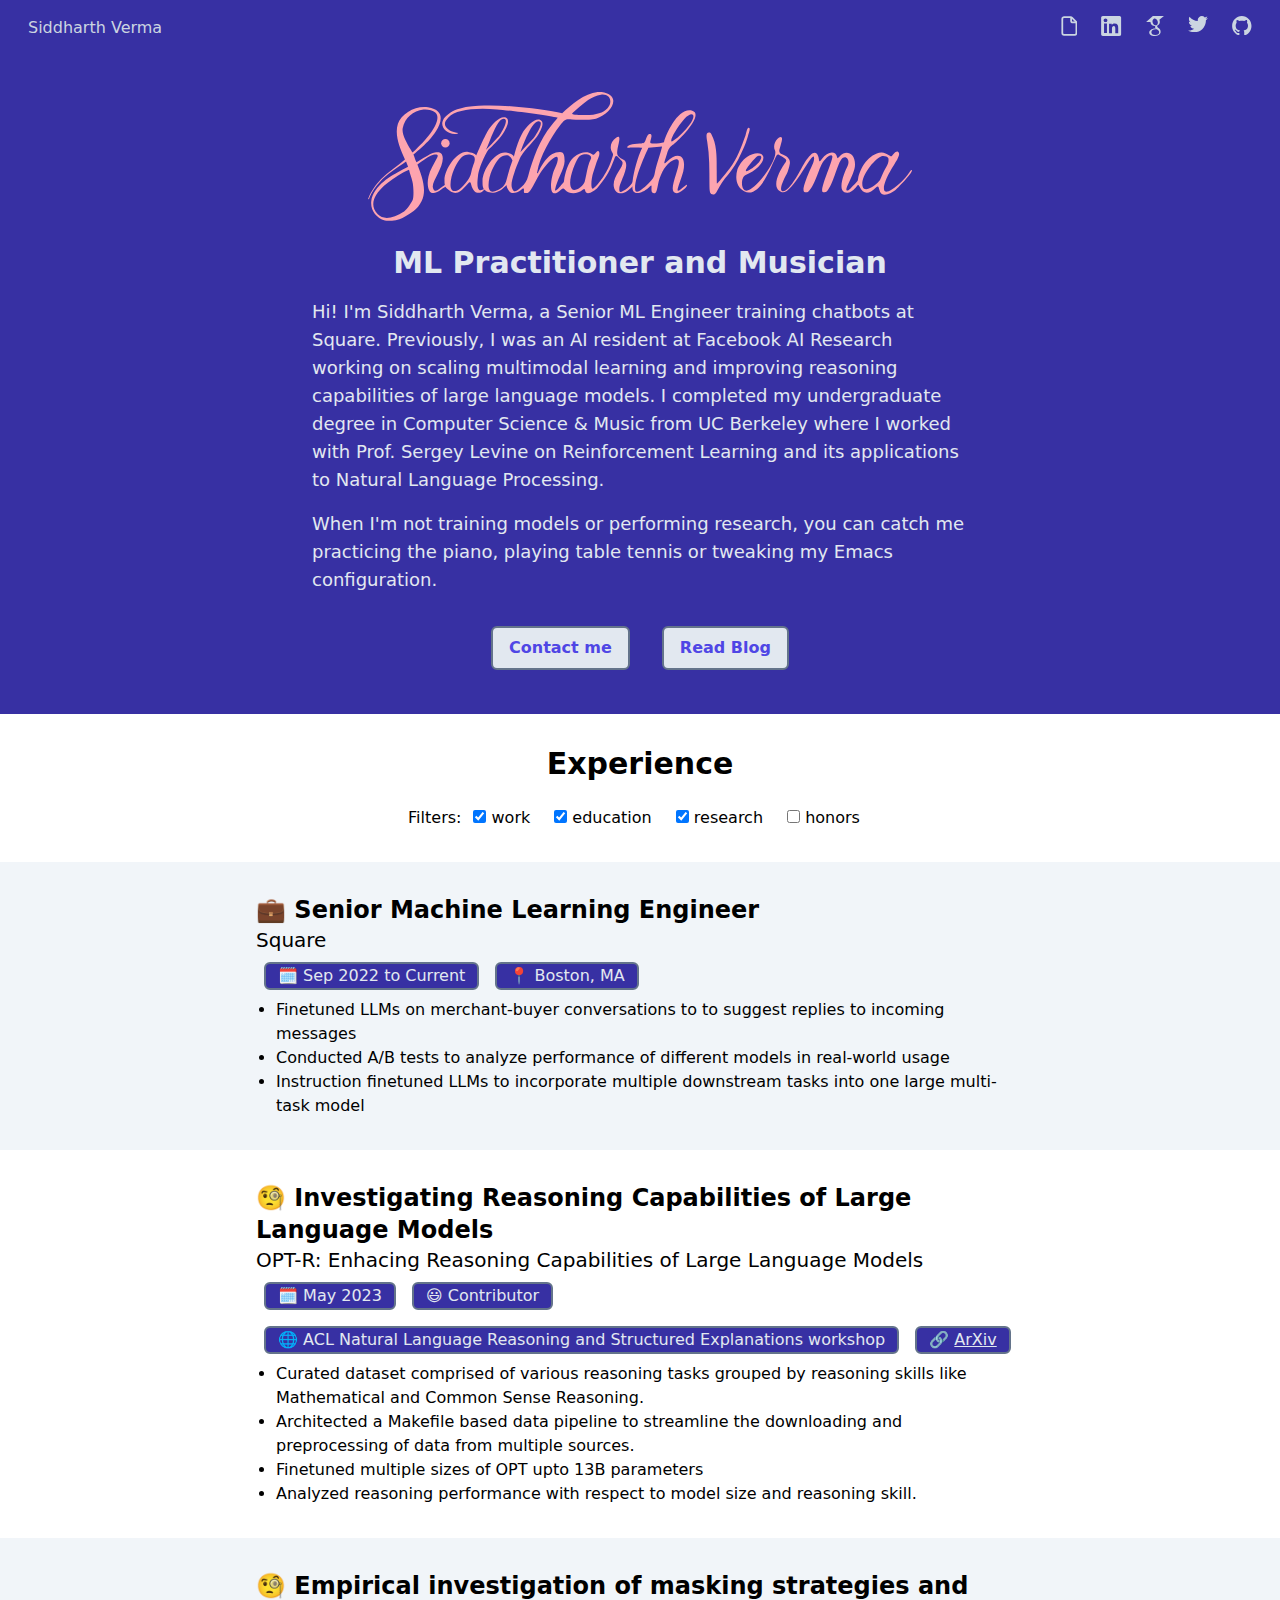
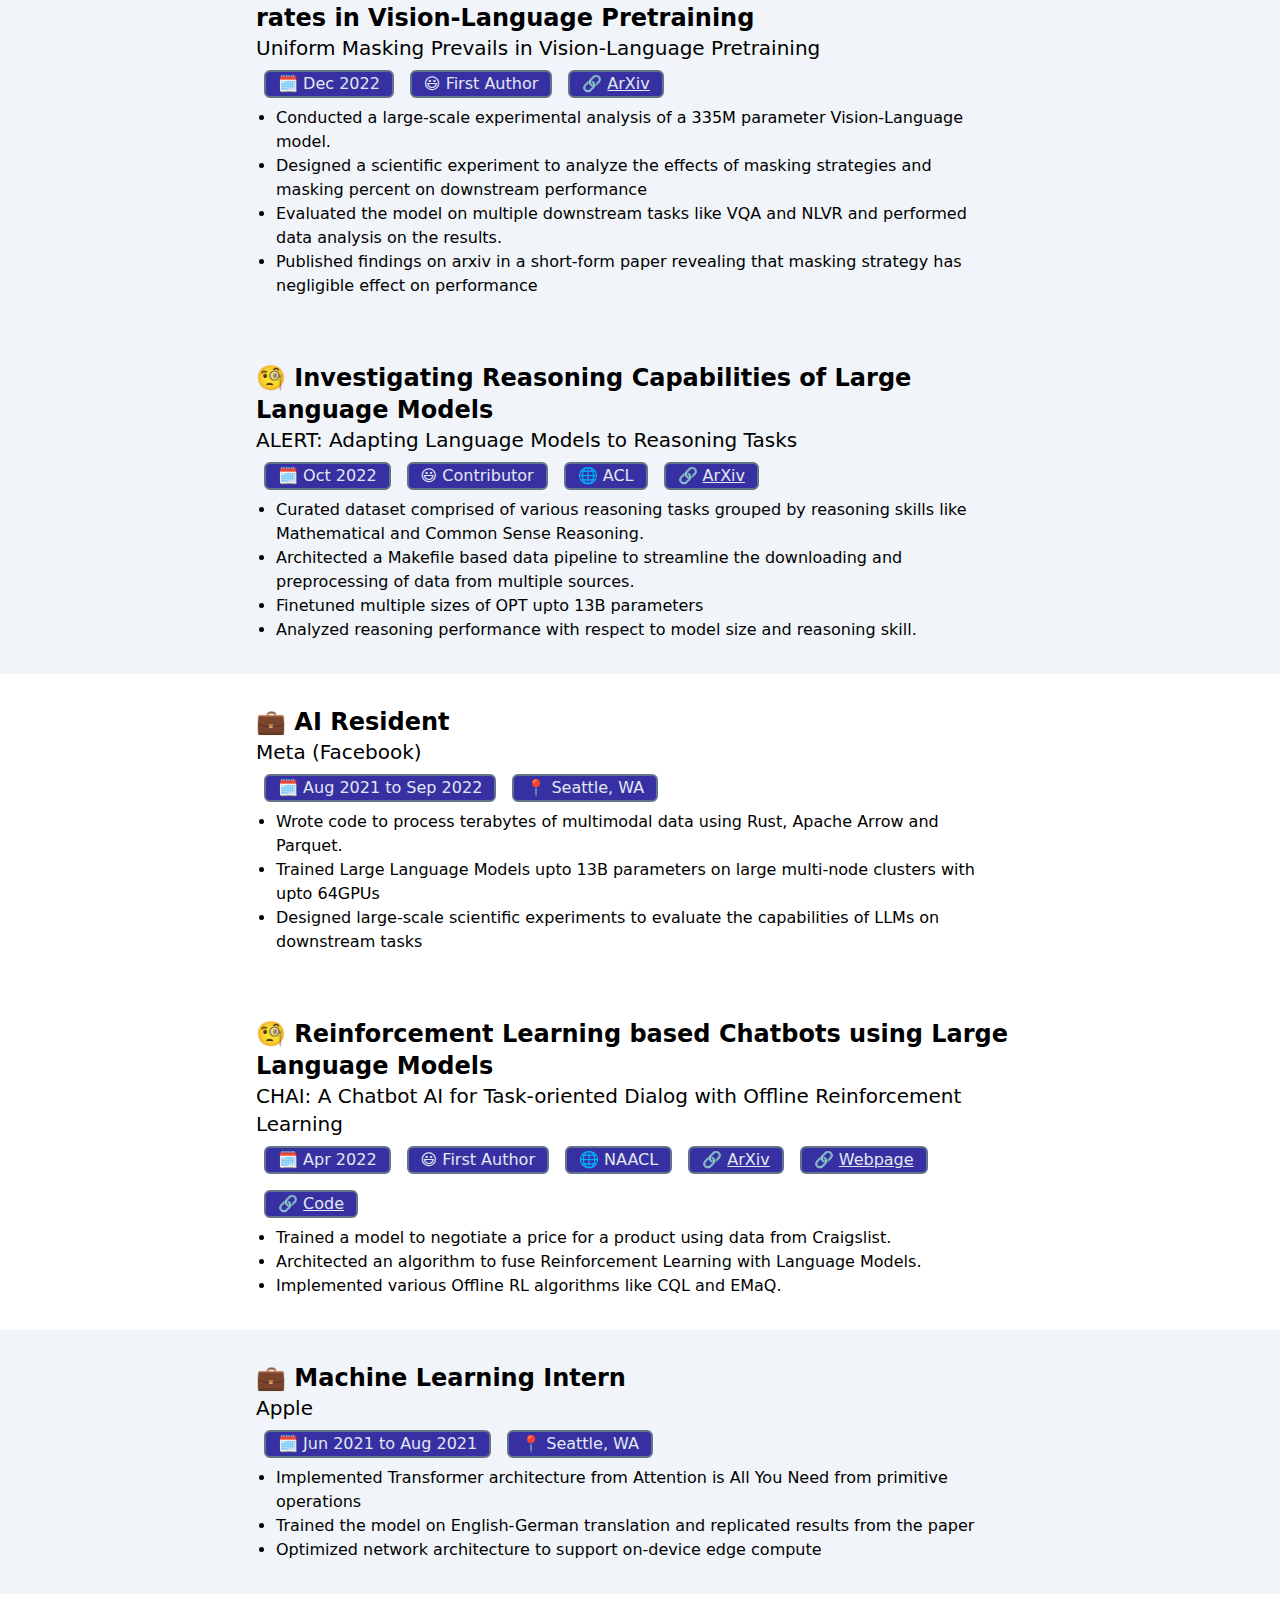
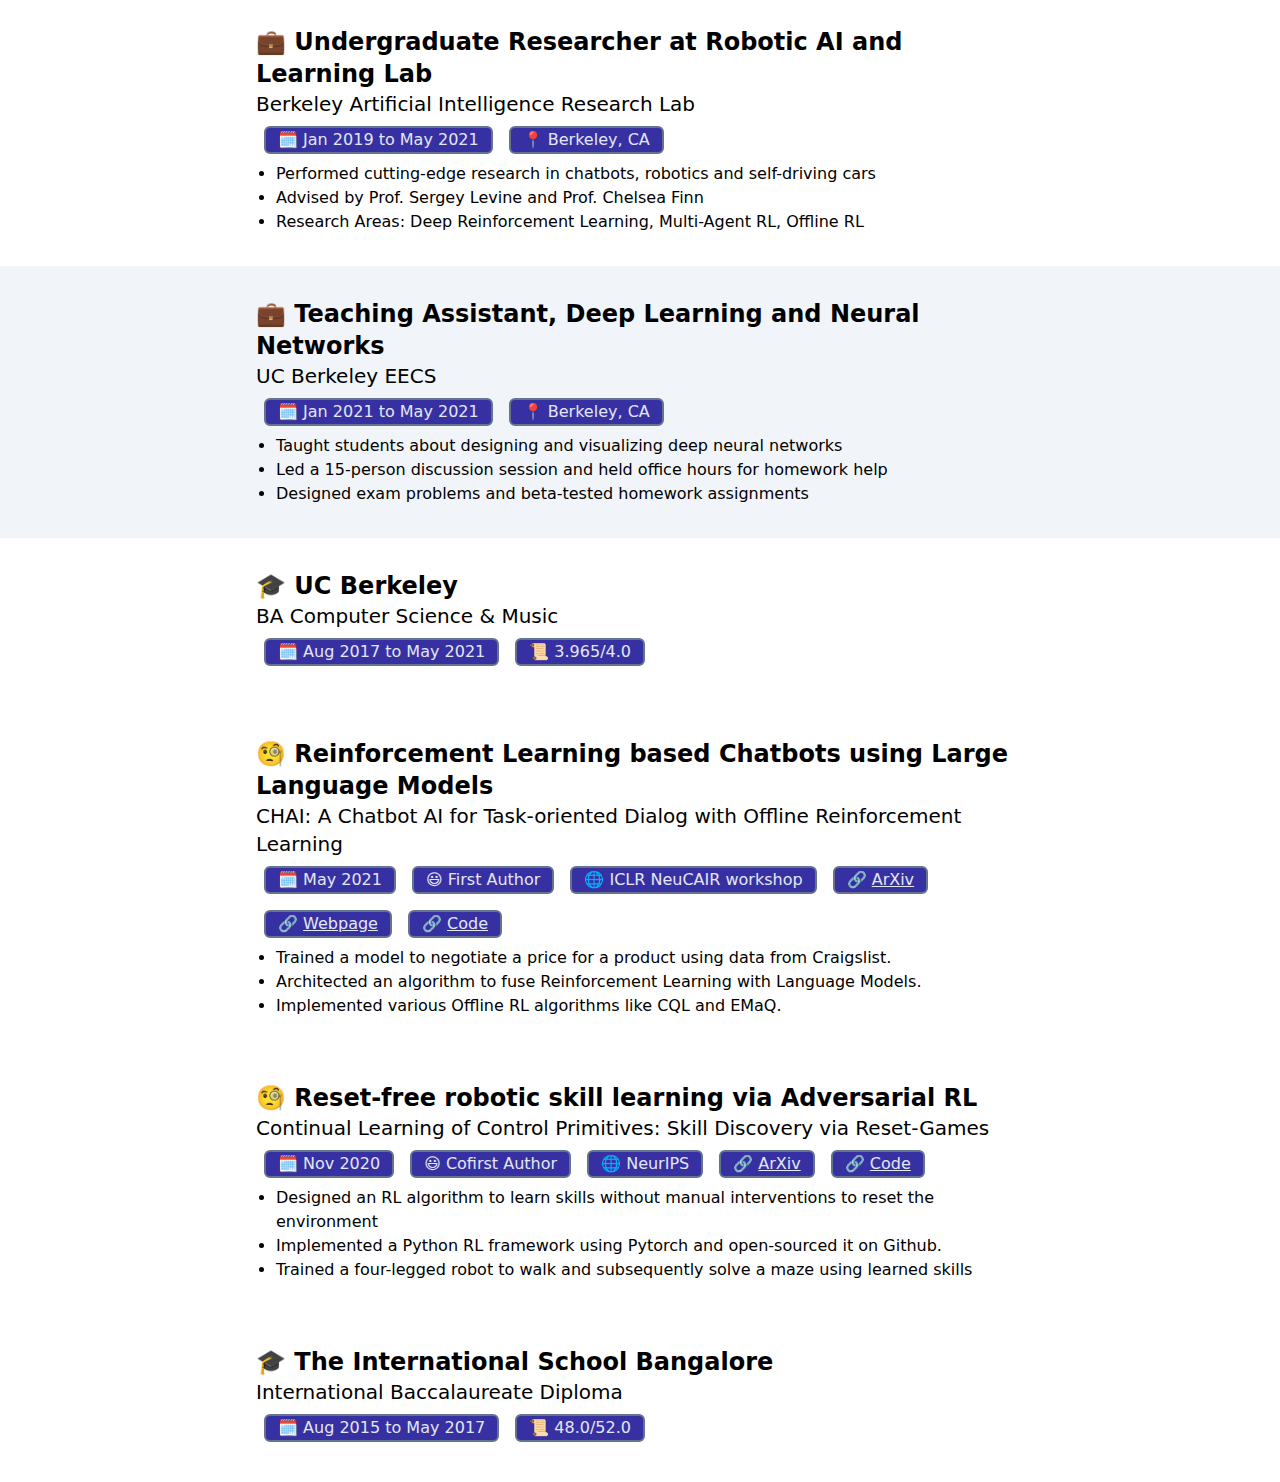
==== commit 13186703: "Update from https://github.com/siddharthverma314/cv/commit/0a07a8dbc6667d7606002971bc94c549116a760c" ====
--- a/index.html
+++ b/index.html
@@ -1,31 +1,31 @@
-<html><!DOCTYPE HTML>
-<head><title>Siddharth Verma</title><link rel="stylesheet" href="style.css"><meta content="text/html;charset=utf-8" http-equiv="Content-Type"><meta content="utf-8" http-equiv="encoding"></head><body onload="init()"><script src="index.js"></script><div class="bg-indigo-900 text-slate-200"><div class="flex flex-row p-4"><div class="px-3 first:flex-1"><a class="text-slate-300 hover:text-slate-500" href="siddharthverma314.github.io">Siddharth Verma</a></div><div class="px-3 first:flex-1"><a class="text-slate-300 hover:text-slate-500" href="/resume.pdf"><svg height="20px" viewBox="0 0 28 34" fill="none" xmlns="http://www.w3.org/2000/svg">
+<!DOCTYPE HTML>
+<html><head><title>Siddharth Verma</title><link rel="stylesheet" href="style.css"><meta content="text/html;charset=utf-8" http-equiv="Content-Type"><meta content="utf-8" http-equiv="encoding"><meta name="viewport" content="width=device-width, initial-scale=1.0"></head><body onload="init()"><script src="index.js"></script><div class="bg-indigo-800 text-slate-200"><div class="flex flex-row p-4"><div class="px-1.5 md:px-3 first:flex-1"><a class="text-slate-300 hover:text-slate-500" href="siddharthverma314.github.io">Siddharth Verma</a></div><div class="px-1.5 md:px-3 first:flex-1"><a class="text-slate-300 hover:text-slate-500" href="/resume.pdf"><svg height="20px" viewBox="0 0 28 34" fill="none" xmlns="http://www.w3.org/2000/svg">
 <path d="M2.20239 5V29C2.20239 30.6569 3.54554 32 5.20239 32H23.2024C24.8593 32 26.2024 30.6569 26.2024 29V11.5124C26.2024 10.7051 25.877 9.93184 25.2997 9.36742L18.6392 2.85498C18.0787 2.30688 17.326 2 16.5419 2H5.20239C3.54554 2 2.20239 3.34314 2.20239 5V5Z" stroke="currentColor" stroke-width="3" stroke-linecap="round" stroke-linejoin="round"/>
 <path d="M17.2024 2V8C17.2024 9.65685 18.5455 11 20.2024 11H26.2024" stroke="currentColor" stroke-width="3" stroke-linejoin="round"/>
 </svg>
-</a></div><div class="px-3 first:flex-1"><a class="text-slate-300 hover:text-slate-500" href="https://www.linkedin.com/in/siddharth-verma/"><svg height="20px" viewBox="0 0 31 30" fill="none" xmlns="http://www.w3.org/2000/svg">
+</a></div><div class="px-1.5 md:px-3 first:flex-1"><a class="text-slate-300 hover:text-slate-500" href="https://www.linkedin.com/in/siddharth-verma/"><svg height="20px" viewBox="0 0 31 30" fill="none" xmlns="http://www.w3.org/2000/svg">
 <mask id="path-1-inside-1_33_864" fill="white">
 <path fill-rule="evenodd" clip-rule="evenodd" d="M0.202393 2.50625C0.202393 1.84155 0.466446 1.20408 0.936458 0.734065C1.40647 0.264053 2.04394 0 2.70864 0H27.6961C28.0252 0 28.3512 0.0648302 28.6551 0.190781C28.9592 0.316733 29.2355 0.501336 29.4683 0.734065C29.701 0.966794 29.8856 1.24308 30.0116 1.54714C30.1375 1.85122 30.2024 2.17712 30.2024 2.50625V27.4937C30.2024 27.8229 30.1375 28.1488 30.0116 28.4527C29.8856 28.7569 29.701 29.0331 29.4683 29.2659C29.2355 29.4986 28.9592 29.6832 28.6551 29.8092C28.3512 29.9351 28.0252 30 27.6961 30H2.70864C2.04394 30 1.40647 29.7359 0.936458 29.2659C0.466446 28.7959 0.202393 28.1585 0.202393 27.4937V2.50625ZM12.0774 11.4375H16.1399V13.4788C16.7255 12.3049 18.2261 11.25 20.4804 11.25C24.8017 11.25 25.8274 13.5863 25.8274 17.873V25.8125H21.4524V18.8493C21.4524 16.4082 20.8668 15.0312 19.3774 15.0312C17.3118 15.0312 16.4524 16.5156 16.4524 18.8493V25.8125H12.0774V11.4375ZM4.57738 25.625H8.95239V11.25H4.57738V25.625ZM9.57738 6.56248C9.57738 6.93183 9.50463 7.29756 9.3633 7.63878C9.22195 7.98001 9.01478 8.29006 8.75361 8.55122C8.49245 8.81238 8.1824 9.01956 7.84118 9.1609C7.49995 9.30224 7.13422 9.37499 6.76488 9.37499C6.39555 9.37499 6.02982 9.30224 5.68859 9.1609C5.34735 9.01956 5.03732 8.81238 4.77614 8.55122C4.51498 8.29006 4.30782 7.98001 4.16647 7.63878C4.02514 7.29756 3.95239 6.93183 3.95239 6.56248C3.95239 5.81657 4.2487 5.1012 4.77614 4.57375C5.30359 4.04631 6.01896 3.74999 6.76488 3.74999C7.51081 3.74999 8.22618 4.04631 8.75361 4.57375C9.28106 5.1012 9.57738 5.81657 9.57738 6.56248Z"/>
 </mask>
 <path fill-rule="evenodd" clip-rule="evenodd" d="M0.202393 2.50625C0.202393 1.84155 0.466446 1.20408 0.936458 0.734065C1.40647 0.264053 2.04394 0 2.70864 0H27.6961C28.0252 0 28.3512 0.0648302 28.6551 0.190781C28.9592 0.316733 29.2355 0.501336 29.4683 0.734065C29.701 0.966794 29.8856 1.24308 30.0116 1.54714C30.1375 1.85122 30.2024 2.17712 30.2024 2.50625V27.4937C30.2024 27.8229 30.1375 28.1488 30.0116 28.4527C29.8856 28.7569 29.701 29.0331 29.4683 29.2659C29.2355 29.4986 28.9592 29.6832 28.6551 29.8092C28.3512 29.9351 28.0252 30 27.6961 30H2.70864C2.04394 30 1.40647 29.7359 0.936458 29.2659C0.466446 28.7959 0.202393 28.1585 0.202393 27.4937V2.50625ZM12.0774 11.4375H16.1399V13.4788C16.7255 12.3049 18.2261 11.25 20.4804 11.25C24.8017 11.25 25.8274 13.5863 25.8274 17.873V25.8125H21.4524V18.8493C21.4524 16.4082 20.8668 15.0312 19.3774 15.0312C17.3118 15.0312 16.4524 16.5156 16.4524 18.8493V25.8125H12.0774V11.4375ZM4.57738 25.625H8.95239V11.25H4.57738V25.625ZM9.57738 6.56248C9.57738 6.93183 9.50463 7.29756 9.3633 7.63878C9.22195 7.98001 9.01478 8.29006 8.75361 8.55122C8.49245 8.81238 8.1824 9.01956 7.84118 9.1609C7.49995 9.30224 7.13422 9.37499 6.76488 9.37499C6.39555 9.37499 6.02982 9.30224 5.68859 9.1609C5.34735 9.01956 5.03732 8.81238 4.77614 8.55122C4.51498 8.29006 4.30782 7.98001 4.16647 7.63878C4.02514 7.29756 3.95239 6.93183 3.95239 6.56248C3.95239 5.81657 4.2487 5.1012 4.77614 4.57375C5.30359 4.04631 6.01896 3.74999 6.76488 3.74999C7.51081 3.74999 8.22618 4.04631 8.75361 4.57375C9.28106 5.1012 9.57738 5.81657 9.57738 6.56248Z" fill="currentColor" stroke="currentColor" stroke-width="10.9494" mask="url(#path-1-inside-1_33_864)"/>
 </svg>
-</a></div><div class="px-3 first:flex-1"><a class="text-slate-300 hover:text-slate-500" href="https://scholar.google.com/citations?user=B320e3kAAAAJ"><svg height="20px" viewBox="0 0 27 30" xmlns="http://www.w3.org/2000/svg">
+</a></div><div class="px-1.5 md:px-3 first:flex-1"><a class="text-slate-300 hover:text-slate-500" href="https://scholar.google.com/citations?user=B320e3kAAAAJ"><svg height="20px" viewBox="0 0 27 30" xmlns="http://www.w3.org/2000/svg">
 <path fill-rule="evenodd" clip-rule="evenodd" d="M6.77382 8.85714H0.202393L10.2747 0H26.9167L20.0595 5.71429C20.083 5.77894 20.1129 5.8564 20.1469 5.94488L20.147 5.94493C20.3889 6.57333 20.8448 7.75749 20.7738 8.85714C20.6023 11.516 19.1949 12.6815 18.0974 13.5903C17.367 14.1952 16.7738 14.6864 16.7738 15.4286C16.7738 16.612 17.6562 17.2563 18.69 18.011C20.1519 19.0785 21.9167 20.3669 21.9167 23.7143C22.0595 27.8571 17.631 30 13.631 30C10.1895 30 5.48811 29 4.91668 25.4286C4.34525 21.8571 9.20239 18.2857 14.7738 18.8571C13.7116 17.7949 13.2024 16.5714 13.9167 15C11.9167 15 10.3738 14.5714 8.77382 13.4286C7.17382 12.2857 6.77382 9.90476 6.77382 8.85714ZM15.7738 13.7143C13.7738 14.7143 11.2023 12.7143 10.2023 10.4286C9.20235 8.14286 9.77376 4.85716 11.9166 4.00001C14.0595 3.14286 16.3452 5.14285 17.3452 7.42857C18.3452 9.71428 17.7738 12.7143 15.7738 13.7143ZM16.7915 20.3874C17.9357 21.1149 19.6543 22.2076 19.7738 24C19.9167 26.8571 18.0595 28.5714 13.9167 28.5714C9.77383 28.5714 8.05954 26.1429 8.05954 24.2857C8.05954 20.7143 12.3453 19 16.2024 20C16.366 20.1168 16.5677 20.2451 16.7915 20.3874Z" fill="currentColor"/>
 </svg>
-</a></div><div class="px-3 first:flex-1"><a class="text-slate-300 hover:text-slate-500" href="https://twitter.com/sidv314"><svg width="20px" xmlns="http://www.w3.org/2000/svg" viewBox="0 0 248 204">
+</a></div><div class="px-1.5 md:px-3 first:flex-1"><a class="text-slate-300 hover:text-slate-500" href="https://twitter.com/sidv314"><svg width="20px" xmlns="http://www.w3.org/2000/svg" viewBox="0 0 248 204">
   <path fill="currentColor" d="M221.95 51.29c.15 2.17.15 4.34.15 6.53 0 66.73-50.8 143.69-143.69 143.69v-.04c-27.44.04-54.31-7.82-77.41-22.64 3.99.48 8 .72 12.02.73 22.74.02 44.83-7.61 62.72-21.66-21.61-.41-40.56-14.5-47.18-35.07 7.57 1.46 15.37 1.16 22.8-.87-23.56-4.76-40.51-25.46-40.51-49.5v-.64c7.02 3.91 14.88 6.08 22.92 6.32C11.58 63.31 4.74 33.79 18.14 10.71c25.64 31.55 63.47 50.73 104.08 52.76-4.07-17.54 1.49-35.92 14.61-48.25 20.34-19.12 52.33-18.14 71.45 2.19 11.31-2.23 22.15-6.38 32.07-12.26-3.77 11.69-11.66 21.62-22.2 27.93 10.01-1.18 19.79-3.86 29-7.95-6.78 10.16-15.32 19.01-25.2 26.16z"/>
 </svg>
-</a></div><div class="px-3 first:flex-1"><a class="text-slate-300 hover:text-slate-500" href="https://github.com/siddharthverma314"><svg width="20px" viewBox="0 0 31 30" xmlns="http://www.w3.org/2000/svg">
+</a></div><div class="px-1.5 md:px-3 first:flex-1"><a class="text-slate-300 hover:text-slate-500" href="https://github.com/siddharthverma314"><svg width="20px" viewBox="0 0 31 30" xmlns="http://www.w3.org/2000/svg">
 <mask id="path-1-inside-1_33_842" fill="white">
 <path fill-rule="evenodd" clip-rule="evenodd" d="M15.2024 0C6.91489 0 0.202393 6.88228 0.202393 15.3794C0.202393 22.1848 4.49614 27.9328 10.4586 29.9706C11.2086 30.1052 11.4899 29.6438 11.4899 29.2401C11.4899 28.8748 11.4711 27.6637 11.4711 26.3757C7.70239 27.087 6.72739 25.4337 6.42739 24.5686C6.25864 24.1264 5.52739 22.7615 4.88989 22.3963C4.36489 22.1079 3.61489 21.3966 4.87114 21.3774C6.05239 21.3582 6.89614 22.4924 7.17739 22.9538C8.52739 25.2799 10.6836 24.6263 11.5461 24.2226C11.6774 23.2229 12.0711 22.5501 12.5024 22.1656C9.16489 21.7811 5.67739 20.4546 5.67739 14.572C5.67739 12.8995 6.25864 11.5153 7.21489 10.4388C7.06489 10.0543 6.53989 8.4779 7.36489 6.36323C7.36489 6.36323 8.62114 5.95952 11.4899 7.93962C12.6899 7.59358 13.9649 7.42056 15.2399 7.42056C16.5149 7.42056 17.7899 7.59358 18.9899 7.93962C21.8586 5.9403 23.1149 6.36323 23.1149 6.36323C23.9399 8.4779 23.4149 10.0543 23.2649 10.4388C24.2211 11.5153 24.8024 12.8803 24.8024 14.572C24.8024 20.4738 21.2961 21.7811 17.9586 22.1656C18.5024 22.6462 18.9711 23.5689 18.9711 25.0108C18.9711 27.0678 18.9524 28.721 18.9524 29.2401C18.9524 29.6438 19.2336 30.1244 19.9836 29.9706C22.9614 28.9399 25.549 26.9778 27.3821 24.3602C29.2153 21.7428 30.2016 18.6018 30.2024 15.3794C30.2024 6.88228 23.4899 0 15.2024 0V0Z"/>
 </mask>
 <path fill-rule="evenodd" clip-rule="evenodd" d="M15.2024 0C6.91489 0 0.202393 6.88228 0.202393 15.3794C0.202393 22.1848 4.49614 27.9328 10.4586 29.9706C11.2086 30.1052 11.4899 29.6438 11.4899 29.2401C11.4899 28.8748 11.4711 27.6637 11.4711 26.3757C7.70239 27.087 6.72739 25.4337 6.42739 24.5686C6.25864 24.1264 5.52739 22.7615 4.88989 22.3963C4.36489 22.1079 3.61489 21.3966 4.87114 21.3774C6.05239 21.3582 6.89614 22.4924 7.17739 22.9538C8.52739 25.2799 10.6836 24.6263 11.5461 24.2226C11.6774 23.2229 12.0711 22.5501 12.5024 22.1656C9.16489 21.7811 5.67739 20.4546 5.67739 14.572C5.67739 12.8995 6.25864 11.5153 7.21489 10.4388C7.06489 10.0543 6.53989 8.4779 7.36489 6.36323C7.36489 6.36323 8.62114 5.95952 11.4899 7.93962C12.6899 7.59358 13.9649 7.42056 15.2399 7.42056C16.5149 7.42056 17.7899 7.59358 18.9899 7.93962C21.8586 5.9403 23.1149 6.36323 23.1149 6.36323C23.9399 8.4779 23.4149 10.0543 23.2649 10.4388C24.2211 11.5153 24.8024 12.8803 24.8024 14.572C24.8024 20.4738 21.2961 21.7811 17.9586 22.1656C18.5024 22.6462 18.9711 23.5689 18.9711 25.0108C18.9711 27.0678 18.9524 28.721 18.9524 29.2401C18.9524 29.6438 19.2336 30.1244 19.9836 29.9706C22.9614 28.9399 25.549 26.9778 27.3821 24.3602C29.2153 21.7428 30.2016 18.6018 30.2024 15.3794C30.2024 6.88228 23.4899 0 15.2024 0V0Z" fill="currentColor" stroke="currentColor" stroke-width="10.0365" mask="url(#path-1-inside-1_33_842)"/>
 </svg>
-</a></div></div><div class="flex flex-col items-center py-5"><div class="p-4 w-full max-w-xl text-cyan-300"><svg viewBox="0 0 2945 698" xmlns="http://www.w3.org/2000/svg">
+</a></div></div><div class="flex flex-col items-center py-5"><div class="p-4 w-full max-w-xl text-rose-300"><svg viewBox="0 0 2945 698" xmlns="http://www.w3.org/2000/svg">
 <path fill-rule="evenodd" clip-rule="evenodd" d="M2240.03 246.574C2243.6 251.092 2242.21 261.185 2234.25 288.515C2230.59 301.097 2227.28 313.089 2226.89 315.162C2225.15 324.494 2231.84 334.279 2242.24 337.617C2267.18 345.631 2284.56 363.547 2284.51 381.198C2284.47 394.39 2272.99 434.623 2266.24 445.229C2259.88 455.225 2219.88 531.54 2244.08 537.148C2285.43 541.828 2346.82 409.602 2365.37 380.673C2400.52 325.85 2424.56 314.501 2437.03 346.843C2438.77 351.373 2440.69 358.935 2441.28 363.645C2443.15 378.571 2446.02 378.421 2457.17 362.814C2485.64 322.931 2531.55 313.872 2539.51 352.23C2541.46 361.606 2542.87 361.15 2555.31 347.135C2580.13 319.172 2607.47 326.641 2621.63 342.773C2635.53 358.614 2640.91 391.882 2633.62 416.887C2624.11 449.477 2609.82 478.036 2595.15 508.635C2584.78 530.255 2589.44 544.434 2611 523.319C2652.39 482.785 2651.4 483.998 2653.28 471.591C2662.5 410.628 2712.1 333.114 2779.23 327.024C2791.45 325.914 2808.64 332.697 2825.28 345.194C2831.19 349.637 2833.36 349.554 2837.56 344.721C2839.44 342.556 2843.44 337.95 2846.46 334.486C2855.89 323.663 2864.31 319.746 2869.54 323.76C2880.34 332.058 2875.74 345.194 2866.18 363.878C2856.62 382.561 2782.11 489.829 2794.8 532.22C2798.25 543.755 2814.21 542.125 2835.88 528.022C2876.19 501.781 2904.6 473.048 2932.53 432.804C2938.37 424.384 2941.22 421.675 2943.37 422.5C2958.51 428.316 2863.42 525.942 2854.24 532.235C2829.7 549.052 2780.6 577.003 2768.78 530.255C2765.25 516.267 2763.33 503.57 2750.36 516.684C2711.02 556.447 2681.67 554.785 2661.19 511.636C2652.65 493.645 2650.64 506.236 2634.29 524.154C2611.19 549.467 2593.66 545.475 2593.66 545.475C2532.77 545.117 2580.14 432.899 2596.68 400.102C2612.42 368.901 2585.85 333.204 2561.38 366.341C2540.71 394.344 2517.42 501.068 2486.01 535.503C2479.24 542.926 2472.09 543.211 2464.5 542.851C2436.67 541.528 2519.26 369.405 2513.96 348.263C2509.7 331.291 2480.73 352.369 2461.65 381.722C2441.65 412.473 2415.84 517.105 2381.63 540.751C2377.04 543.923 2371.27 542.851 2366.41 542.851C2334.8 542.851 2401.72 404.397 2408.53 388.448C2415.63 371.802 2417.62 353.496 2412.79 349.121C2398.07 335.794 2294.06 558.4 2241.13 542.233C2178.46 523.089 2226.85 430.238 2251.59 394.319C2270.76 366.488 2271.58 368.728 2233.54 345.104C2217.83 335.348 2216.02 335.848 2207.8 352.23C2180.7 406.254 2119.8 580.502 2036.48 537.609C1998.33 517.969 1984.63 473.091 2000.25 418.91C2004.91 402.743 2027.46 369.585 2039.66 360.956C2043.1 358.522 2049.34 354.059 2053.52 351.039C2088.62 325.711 2134.83 325.382 2140.17 350.423C2146.54 380.312 2101.26 427.483 2045.09 449.471C2018.85 459.743 2017.62 526.14 2043.53 533.341C2089.23 546.037 2224.78 364.462 2203.19 316.029C2194.44 296.404 2199.16 273.879 2216 254.791C2225.5 244.027 2235.36 240.658 2240.03 246.574ZM2045.94 427.009C2046.01 415.687 2097.75 351.763 2110.75 346.932C2142.2 335.247 2131.45 373.382 2095.75 400.15C2088.25 405.774 2078.69 413 2074.5 416.207C2059.65 427.591 2045.9 432.79 2045.94 427.009ZM2779.27 460.23C2771.97 476.806 2774.38 476.447 2756.4 493.899C2740.12 509.702 2689.26 545.499 2678.46 512.773C2662.99 465.855 2732.07 370.89 2777.65 349.086C2789.63 343.359 2812.75 348.506 2816.61 357.76C2820.36 366.722 2818.71 385.419 2805.98 406.39C2796.97 421.233 2786.57 443.654 2779.27 460.23Z" fill="currentColor" />
 <path fill-rule="evenodd" clip-rule="evenodd" d="M2064.33 194.829C2068.79 199.3 2067.83 204.817 2055.79 243.687C2048.39 267.546 2042.76 283.12 2035.67 299.321C2016.54 343.01 1995.33 388.78 1966.19 426.891C1944.81 454.852 1918.59 482.834 1902.14 514.008C1882.2 551.821 1880.1 554.387 1869.13 554.393C1851.57 554.405 1848.74 546.484 1848.67 497.189C1848.56 422.264 1849.2 343.434 1836.67 269.93C1830.14 231.619 1831.94 221.01 1845.19 219.865C1854.86 219.031 1856.96 221.714 1868.45 249.461C1890.4 302.459 1887.83 371 1888.08 426.683C1888.24 464.112 1888.66 495.011 1888.99 495.346C1891.95 498.308 1946.94 427.867 1957.07 414.963C1998.66 361.973 2020.84 297.533 2043.79 235.29C2046.82 227.069 2053.15 183.645 2064.33 194.829Z" fill="currentColor" />
 <path d="M418.569 513.313C417.833 512.239 419 513 419 513C418.881 513.09 418.736 513.195 418.569 513.313Z" fill="currentColor" />
 <path d="M442 277C442 289.703 431.703 300 419 300C406.297 300 396 289.703 396 277C396 264.297 406.297 254 419 254C431.703 254 442 264.297 442 277Z" fill="currentColor"/>
 <path fill-rule="evenodd" clip-rule="evenodd" d="M1104.57 148.773C1142.83 152.708 1207.04 150.458 1234.3 144.227C1315.5 120.5 1374.22 24.6968 1279.21 2.288C1199.77 -16.4448 1105.31 62.7266 1051.5 115.5C966.425 97.689 751.927 64.805 598.405 74.811C550.262 77.946 527.394 81.332 499.42 89.466C492.63 91.441 483.7 94.041 479.575 95.244C452.581 103.12 416.014 131.564 406.089 152.407C389.441 187.369 423.749 227.835 470.013 227.806C487.702 227.796 494.522 222.266 479.248 220.319C453.295 217.012 428.6 203.151 420.575 187.389C412.15 170.84 416.219 157.808 436.474 136.463C472.247 98.765 567.269 83.525 699.075 94.346C769.255 100.109 973.932 125.194 1027.5 139.5C1027.5 139.5 1023.3 143.948 993.748 179.664C929.954 256.784 893.028 359.272 867.242 454.312C860.22 480.187 848.189 500.312 832.004 513.254C829.293 515.422 825.115 518.962 822.719 521.122C805.956 536.232 793.917 542.654 786.63 533.1C772.337 514.361 773.964 490.276 793.3 434.35C800.729 412.864 805.505 400.586 821.435 362.023C831.424 337.842 859.659 306.054 883.646 279.05C897.913 262.988 910.677 248.618 917.204 238.548C934.704 211.548 960.183 164.432 933.013 151.538C905.842 138.644 858.704 182.048 832.704 228.548C807.009 274.501 789.994 351.209 789.597 353.006C789.776 352.15 792.866 334.646 747.856 327.788C688.787 318.788 620.331 420.533 620.067 481.135C619.977 502.003 620.067 511.5 626.882 526.377C625.089 526.264 622.064 527.159 618.006 529.312C606.494 535.419 599.141 527.366 597.847 524.529C593.5 515 589.5 504 595.539 454.812C601.578 405.624 641.56 321.434 655.5 309C669.44 296.566 713 252.5 730.5 225.5C748 198.5 773.479 151.384 746.309 138.49C719.138 125.596 672 169 646 215.5C620 262 586.5 344.312 586.5 344.312C579.5 336 577.5 329.919 541.931 324.5C482.862 315.5 414.406 417.245 414.142 477.847C414.099 487.835 414.142 496.5 416 504C416 504 398.897 514.959 387.786 523.744C379.5 530.296 357.388 548.485 351 515.385C344.612 482.286 424.455 390.176 400.5 338.516C392.195 320.606 365.357 325.72 350.857 329.72C336.357 333.72 292.692 361.607 262.5 381.016C253.625 362.327 248.5 342.016 246 338.516C273.188 315.73 311.439 281.69 335.161 255.385C354.814 233.592 462.5 104.528 324.575 82.348C258.989 71.801 180.778 115.073 161.971 172.312C143.164 229.551 169.5 299.054 200.075 364.812C157.618 401.204 109.037 432.604 69.637 472.198C42.4527 502.924 16.0752 534.812 0.5 578.672C3.095 583.521 6.57801 580.019 8.66101 570.467C19.5752 541.312 41.6403 511.191 61.961 489.557C101.165 443.109 157.21 410.968 206.075 376.271C206.575 377.312 217.075 403.812 217.075 404.812C197.433 414.675 178.028 424.744 159.075 435.812C140.123 446.88 25.8453 504 17.528 593.369C13.3 638.799 43.985 681.416 91.075 695.516C111.504 701.632 161.951 694.374 186.674 681.761C232.467 658.416 267.654 637.163 290.668 590.734C321.047 529.448 289.927 451.569 267.5 392.516C292.856 374.853 315.857 354.72 338.857 344.72C361.857 334.72 385.786 333.468 374.836 354.697C357.12 389.042 335.5 422 327.5 457C319.5 492 322.989 522.64 335.5 539.812C348.011 556.984 382.974 537.353 387.268 534.348C391.562 531.343 398 526.854 401.575 524.373C404.964 522.022 415.522 515.466 418.569 513.313C417.833 512.239 419 513 419 513C418.881 513.09 418.736 513.195 418.569 513.313C419.286 514.359 421.808 517.147 428.975 524.076C443.497 538.117 461.576 549.198 479.5 546C499.926 542.356 522.517 517.066 541.931 495.179C550.042 486.034 555.096 486.797 558.051 498.927C571.589 554.5 604.236 552.217 623.076 535.677C626.807 532.402 628.614 529.793 628.761 528.18C638.141 536.902 682.191 572.215 746.587 507.262C748.695 502.836 749.153 501.876 750.609 509.001C753.63 523.784 764.47 539.975 774.715 545.006C787.88 551.47 813.021 543.024 828.317 530.724C842.332 519.455 845.242 520.307 844.144 535.354C843.218 548.061 846.267 547.868 855.276 547.301C857.483 547.162 860.048 547 863 547C873.236 547 889.99 515.849 907.544 483.211C915.715 468.019 924.059 452.505 932 439.66C957 399.221 1017.36 333.118 1026.32 354.549C1029.76 362.793 1027.33 380.841 1011.97 413.028C988.723 459.199 968.071 602.071 1046.16 527.684C1056.19 518.129 1060.11 522.355 1065.5 528.175C1066.19 528.91 1066.89 529.671 1067.63 530.432C1091.55 554.898 1134.01 553.692 1164.38 527.684C1170.64 522.324 1174.03 524.129 1175.72 533.712C1181.32 565.5 1226.13 536.343 1242.72 518.156C1258.81 500.52 1280.77 471.053 1292.54 451.306C1307.35 426.453 1312.26 415.869 1333.15 363.812C1337.76 352.33 1338.79 349.207 1340.91 347.994C1341.8 347.485 1342.88 347.313 1344.5 347C1347.87 346.35 1352.65 351.472 1358.7 357.947L1358.7 357.948C1362.49 362.004 1366.77 366.591 1371.51 370.622C1383.83 381.087 1380.39 394.575 1355.88 432.036C1335.08 463.82 1315.7 508.126 1344.5 540C1372.07 563.774 1415.33 531.434 1432 510C1425.95 570.272 1489.94 543.966 1514.41 522.426C1535.02 504.283 1535.9 499.366 1534.92 519.366C1533.96 539.215 1535.95 547.788 1548 547.788C1560.58 547.788 1561.52 543.266 1570.4 500.271L1570.57 499.483C1579.42 456.626 1602.1 403.501 1638.06 377.697C1660.51 361.591 1674.51 359.442 1681.55 371.02C1686.17 385.514 1676.84 415.235 1667.1 446.237C1651.66 495.401 1635.21 547.788 1671.78 547.788C1689.23 547.788 1733.61 510.79 1726.53 502.253C1724.84 500.222 1717.22 506.967 1708.28 514.884C1697.67 524.273 1685.21 535.311 1678.57 535.311C1671.89 535.311 1679.46 513.49 1689.47 484.607L1689.47 484.604L1689.48 484.595C1695.12 468.328 1701.53 449.823 1706.62 431.715C1727.25 341.312 1676.9 319.87 1616.51 378.475C1602.01 392.543 1600.99 387.385 1612.14 356.312C1614.24 350.456 1615.97 344.623 1617.66 338.909C1623.58 318.939 1629.07 300.42 1648.51 287.432C1679.5 266.729 1823.52 121.582 1755.4 101.353C1682.17 79.6079 1614.95 222.408 1602.5 271.5C1586.58 276.055 1545.57 282.322 1531.25 276.88C1527 275.265 1526.94 271.979 1530.88 258.489C1537.46 235.939 1536.19 227.812 1526.09 227.812C1517.81 227.812 1513.67 233.36 1503.53 258.021C1495.83 276.756 1495.05 277.257 1472.07 278.299C1428.96 280.255 1403.57 287.841 1403.57 298.768C1403.57 302.404 1407.53 303.319 1415.06 301.426C1424.24 299.12 1476.74 300.71 1484.5 301.426C1459.77 352.562 1438.67 429.953 1431.97 486.456C1429.43 507.933 1366.92 552.562 1362.38 539.236C1356.16 520.951 1365.9 497.465 1373.07 480.812C1402.86 411.603 1405.84 379.008 1383.46 367.357C1371.72 361.246 1352.79 351.183 1350 337.498C1347.63 325.854 1349.85 310.292 1357.91 275.812C1361.73 259.516 1362.18 248.249 1359.17 244.917C1356.02 241.434 1351.98 242.224 1343.07 248.065C1315.38 266.231 1305.83 301.337 1321.86 326.127C1327.42 334.73 1328.68 337.701 1323.5 352.5C1322.11 356.478 1320.81 360.266 1319.55 363.936C1311.87 386.376 1305.7 404.393 1288.58 434.312C1272.27 462.801 1262.05 475.801 1249.76 491.441L1249.76 491.445C1247.03 494.915 1244.2 498.515 1241.18 502.443C1236.08 509.083 1222.01 521.731 1218.03 523.255C1204.31 528.52 1208.67 466.511 1220 434.312C1223.02 425.731 1225.89 416.594 1228.8 407.314L1228.8 407.313C1234.45 389.314 1240.27 370.776 1247.68 354.711C1258.92 328.802 1250.66 309.209 1235.64 326.127C1221.27 342.3 1220.04 342.793 1211.18 335.954C1188.34 318.337 1148.48 325.39 1114 353.147C1084.39 376.984 1065.47 442.104 1061.55 479.733C1060.67 488.141 1059.37 489.338 1056.14 492.303C1054.06 494.211 1051.18 496.851 1047.1 502.617C1028.85 528.451 1010.41 542.148 1013.09 527.886C1017.69 503.357 1029.24 476.631 1040.22 451.21C1052.71 422.319 1064.46 395.114 1064.46 374.737C1064.46 341.017 1059.53 325 1039.5 325C978.32 325 943.462 390.788 919.581 439.66C916.007 440.906 915.017 439.689 915.833 435.05C931.221 347.488 988.799 247.865 1039.37 181.864C1065.84 147.325 1069.99 145.216 1104.57 148.773ZM1173.07 124.404C1101.55 123.056 1097.32 121.912 1113.32 108.262C1119.34 103.136 1125.45 97.7523 1131.69 92.2634C1131.69 92.2611 1131.69 92.2589 1131.7 92.2567C1131.7 92.2552 1131.7 92.2537 1131.7 92.2522L1131.71 92.2483L1131.71 92.2466L1131.71 92.2458L1131.71 92.244L1131.71 92.2429C1169.41 59.0647 1211.46 22.0532 1260.92 14.944C1311.04 7.73687 1326.98 53.695 1296.79 87.561C1274.14 112.973 1232.02 125.516 1173.07 124.404ZM1652 264.5C1620.77 285.133 1666.37 197.217 1712.5 146.265C1756.18 98.0361 1783.6 122.698 1739.57 178.812C1714.31 211.006 1686.67 241.611 1652 264.5ZM1519.59 493.43C1478.1 533.605 1454.74 549.751 1447.3 532.926C1434.01 476.5 1518.5 301.426 1518.5 301.426L1592.52 295.311C1587.75 314.754 1581.55 334.635 1575.31 354.643L1575.31 354.647C1566.26 383.652 1557.13 412.925 1552.17 441.52C1548.79 460.936 1542.05 471.681 1519.59 493.43ZM1136.88 358.254C1143.93 347.708 1152.89 341.268 1164.38 338.484C1192.61 331.642 1215.96 346.276 1205.74 364.4C1194.72 383.926 1187.64 418.491 1181.53 448.303C1178.77 461.783 1176.21 474.291 1173.57 483.998C1166.02 511.806 1120.26 540.315 1105.57 526.371C1073.98 496.397 1119.08 384.866 1136.88 358.254ZM188.098 194.685C198.926 141.523 244.25 101.255 300.503 94.82C322.284 92.328 350.798 99.654 364.174 111.178C402.637 144.316 342.312 235.46 240.901 327.788C238.062 322.875 234.972 317.672 231.755 312.257C209.588 274.942 181.412 227.512 188.098 194.685ZM556.994 443.7C552.829 466.209 508 525.447 481 534.348C428.975 551.5 447 461.5 465 421C483 380.5 502.958 349.642 523.979 342.579C545 335.516 557.405 340.579 563.575 342.818C580.016 348.785 582.55 364.265 571.589 391.778C565.128 407.99 560.189 426.441 556.994 443.7ZM181.099 440.812C201.58 427.824 216.167 422.458 222.075 420.312C224.691 431.895 228.267 443.325 231.85 454.777C235.01 464.876 238.175 474.992 240.692 485.246C246.795 510.109 248.218 565.478 243.149 580.812C237.164 598.914 209.562 636.803 195.383 646.379C135.529 686.802 82.378 692.776 53.075 662.373C2.00653 609.389 40.0224 552.873 82.575 512.205C102.382 493.281 130.581 472.848 181.099 440.812ZM710.5 236.5C702.962 246.111 662.5 289.757 639 312.257C646.093 296.429 653.03 279.533 659.901 262.797C684.396 203.133 708.057 145.5 735 145.5C769.5 145.5 716.619 228.699 710.5 236.5ZM782.235 371.538C771.207 400.39 761.751 430.434 753.948 461.34C746.144 492.246 738.95 520.484 686.925 537.636C634.9 554.788 652.925 464.788 670.925 424.288C688.925 383.788 708.883 352.93 729.904 345.867C757.17 336.706 772.597 344.576 782.235 371.538ZM921.704 158.548C962.007 156.538 903.323 241.746 897.204 249.548L825.704 325.305C825.704 325.305 881.401 160.558 921.704 158.548Z" fill="currentColor"/>
 </svg>
-</div><div class="p-2 font-bold text-3xl">ML Practitioner and Musician</div><hr><div class="p-2 w-3/4 max-w-2xl"><p class="mt-4 first:mt-0 text-lg">Hi! I&#39;m Siddharth Verma, a Senior ML Engineer training chatbots at Square. Previously, I was an AI resident at Facebook AI Research working on scaling multimodal learning and improving reasoning capabilities of large language models. I completed my undergraduate degree in Computer Science &amp; Music from UC Berkeley where I worked with Prof. Sergey Levine on Reinforcement Learning and its applications to Natural Language Processing.</p><p class="mt-4 first:mt-0 text-lg">When I&#39;m not training models or performing research, you can catch me practicing the piano, playing table tennis or tweaking my Emacs configuration.</p></div><div class="my-2 flex flex-row"><a class="m-4 px-4 py-2 border-2 border-slate-500 bg-slate-300 hover:bg-slate-400 font-bold text-indigo-600 rounded-md" href="mailto:siddharthverma314@gmail.com">Contact me</a><a class="m-4 px-4 py-2 border-2 border-slate-500 bg-slate-300 hover:bg-slate-400 font-bold text-indigo-600 rounded-md" href="/blog.html">Read Blog</a></div></div></div><div class="mx-auto flex flex-col items-center p-5"><div class="font-bold text-3xl p-3">Experience</div><div class="flex p-3" id="filter"><div>Filters:</div><div class="px-3"><input type="checkbox" checked="" onclick="update()"><label for="content-work"> work</label></div><div class="px-3"><input type="checkbox" checked="" onclick="update()"><label for="content-work"> education</label></div><div class="px-3"><input type="checkbox" checked="" onclick="update()"><label for="content-work"> research</label></div><div class="px-3"><input type="checkbox" checked="" onclick="update()"><label for="content-work"> honors</label></div></div></div><div class="px-10" id="content"><div class="mx-auto w-7/8 lg:w-3/4 py-8" data-content="0"><div class="font-bold text-2xl">💼 Senior Machine Learning Engineer</div><div class="text-xl">Square</div><div class="flex flex-wrap"><div class="m-2 px-3 rounded-md border-2 border-slate-500 bg-indigo-600 text-slate-300">🗓️ Sep 2022 to Current</div><div class="m-2 px-3 rounded-md border-2 border-slate-500 bg-indigo-600 text-slate-300">📍 Boston, MA</div></div><ul class="px-5 list-disc"><li>Trained large language models to assist merchants compose messages to buyers. Reduced overall friction in buyer-seller communication, resulting in improved business outcomes.</li><li>Researching applying instruction finetuning LLMs to incorporate all models into one large multi-task strategy aiming to make it easy to incorporate additional features while increasing overall performance.</li></ul></div><div class="mx-auto w-7/8 lg:w-3/4 py-8" data-content="2"><div class="font-bold text-2xl">🧐 Investigating Reasoning Capabilities of Large Language Models</div><div class="text-xl">OPT-R: Enhacing Reasoning Capabilities of Large Language Models</div><div class="flex flex-wrap"><div class="m-2 px-3 rounded-md border-2 border-slate-500 bg-indigo-600 text-slate-300">🗓️ Current</div><div class="m-2 px-3 rounded-md border-2 border-slate-500 bg-indigo-600 text-slate-300">😃 Contributor</div><div class="m-2 px-3 rounded-md border-2 border-slate-500 bg-indigo-600 text-slate-300">🌐 ACL</div></div><ul class="px-5 list-disc"><li>Curated dataset comprised of various reasoning tasks grouped by reasoning skills like Mathematical and Common Sense Reasoning.</li><li>Architected a Makefile based data pipeline to streamline the downloading and preprocessing of data from multiple sources.</li><li>Finetuned multiple sizes of OPT upto 13B parameters</li><li>Analyzed reasoning performance with respect to model size and reasoning skill.</li></ul></div><div class="mx-auto w-7/8 lg:w-3/4 py-8" data-content="2"><div class="font-bold text-2xl">🧐 Empirical investigation of masking strategies and rates in Vision-Language Pretraining</div><div class="text-xl">Uniform Masking Prevails in Vision-Language Pretraining</div><div class="flex flex-wrap"><div class="m-2 px-3 rounded-md border-2 border-slate-500 bg-indigo-600 text-slate-300">🗓️ Dec 2022</div><div class="m-2 px-3 rounded-md border-2 border-slate-500 bg-indigo-600 text-slate-300">😃 First Author</div><div class="m-2 px-3 rounded-md border-2 border-slate-500 bg-indigo-600 text-slate-300">🔗 <a class="underline" href="https://arxiv.org/abs/2212.05195">ArXiv</a></div></div><ul class="px-5 list-disc"><li>Conducted a large-scale experimental analysis of a 335M parameter Vision-Language model.</li><li>Designed a scientific experiment to analyze the effects of masking strategies and masking percent on downstream performance</li><li>Evaluated the model on multiple downstream tasks like VQA and NLVR and performed data analysis on the results.</li><li>Published findings on arxiv in a short-form paper revealing that masking strategy is not important</li></ul></div><div class="mx-auto w-7/8 lg:w-3/4 py-8" data-content="2"><div class="font-bold text-2xl">🧐 Investigating Reasoning Capabilities of Large Language Models</div><div class="text-xl">ALERT: Adapting Language Models to Reasoning Tasks</div><div class="flex flex-wrap"><div class="m-2 px-3 rounded-md border-2 border-slate-500 bg-indigo-600 text-slate-300">🗓️ Oct 2022</div><div class="m-2 px-3 rounded-md border-2 border-slate-500 bg-indigo-600 text-slate-300">😃 Contributor</div><div class="m-2 px-3 rounded-md border-2 border-slate-500 bg-indigo-600 text-slate-300">🌐 ACL</div><div class="m-2 px-3 rounded-md border-2 border-slate-500 bg-indigo-600 text-slate-300">🔗 <a class="underline" href="https://arxiv.org/abs/2212.08286">ArXiv</a></div></div><ul class="px-5 list-disc"><li>Curated dataset comprised of various reasoning tasks grouped by reasoning skills like Mathematical and Common Sense Reasoning.</li><li>Architected a Makefile based data pipeline to streamline the downloading and preprocessing of data from multiple sources.</li><li>Finetuned multiple sizes of OPT upto 13B parameters</li><li>Analyzed reasoning performance with respect to model size and reasoning skill.</li></ul></div><div class="mx-auto w-7/8 lg:w-3/4 py-8" data-content="0"><div class="font-bold text-2xl">💼 AI Resident</div><div class="text-xl">Meta (Facebook)</div><div class="flex flex-wrap"><div class="m-2 px-3 rounded-md border-2 border-slate-500 bg-indigo-600 text-slate-300">🗓️ Aug 2021 to Sep 2022</div><div class="m-2 px-3 rounded-md border-2 border-slate-500 bg-indigo-600 text-slate-300">📍 Seattle, WA</div></div><ul class="px-5 list-disc"><li>Conducted empirical research on the impact of masking rate and masking strategy on Vision-Language pretraining, evaluating the models on various downstream multimodal tasks including VQA and NLVR.</li><li>Investigated the reasoning capabilities of large language models by creating and curating a dataset of reasoning skills, and benchmarking OPT models of different sizes on this dataset.</li></ul></div><div class="mx-auto w-7/8 lg:w-3/4 py-8" data-content="2"><div class="font-bold text-2xl">🧐 Reinforcement Learning based Chatbots using Large Language Models</div><div class="text-xl">CHAI: A Chatbot AI for Task-oriented Dialog with Offline Reinforcement Learning</div><div class="flex flex-wrap"><div class="m-2 px-3 rounded-md border-2 border-slate-500 bg-indigo-600 text-slate-300">🗓️ Apr 2022</div><div class="m-2 px-3 rounded-md border-2 border-slate-500 bg-indigo-600 text-slate-300">😃 First Author</div><div class="m-2 px-3 rounded-md border-2 border-slate-500 bg-indigo-600 text-slate-300">🌐 NAACL</div><div class="m-2 px-3 rounded-md border-2 border-slate-500 bg-indigo-600 text-slate-300">🔗 <a class="underline" href="https://arxiv.org/abs/2204.08426">ArXiv</a></div><div class="m-2 px-3 rounded-md border-2 border-slate-500 bg-indigo-600 text-slate-300">🔗 <a class="underline" href="https://siddharthverma314.github.io/research/chai-acl-2022/">Webpage</a></div><div class="m-2 px-3 rounded-md border-2 border-slate-500 bg-indigo-600 text-slate-300">🔗 <a class="underline" href="https://github.com/siddharthverma314/chai-naacl-2022">Code</a></div></div><ul class="px-5 list-disc"><li>Trained a model to negotiate a price for a product using data from Craigslist.</li><li>Architected an algorithm to fuse Reinforcement Learning with Language Models.</li><li>Implemented various Offline RL algorithms like CQL and EMaQ.</li></ul></div><div class="mx-auto w-7/8 lg:w-3/4 py-8" data-content="0"><div class="font-bold text-2xl">💼 Machine Learning Intern</div><div class="text-xl">Apple</div><div class="flex flex-wrap"><div class="m-2 px-3 rounded-md border-2 border-slate-500 bg-indigo-600 text-slate-300">🗓️ Jun 2021 to Aug 2021</div><div class="m-2 px-3 rounded-md border-2 border-slate-500 bg-indigo-600 text-slate-300">📍 Seattle, WA</div></div><ul class="px-5 list-disc"><li>Implemented Transformer architecture from Attention is All You Need customized for Apple Silicon hardware.</li><li>Trained the model on English-German translation to replicate results from the paper</li><li>Optimized network architecture to support on-device compute</li></ul></div><div class="mx-auto w-7/8 lg:w-3/4 py-8" data-content="0"><div class="font-bold text-2xl">💼 Undergraduate Researcher at Robotic AI and Learning Lab</div><div class="text-xl">Berkeley Artificial Intelligence Research Lab</div><div class="flex flex-wrap"><div class="m-2 px-3 rounded-md border-2 border-slate-500 bg-indigo-600 text-slate-300">🗓️ Jan 2019 to May 2021</div><div class="m-2 px-3 rounded-md border-2 border-slate-500 bg-indigo-600 text-slate-300">📍 Berkeley, CA</div></div><ul class="px-5 list-disc"><li>Performed cutting-edge research in chatbots, robotics and self-driving cars</li><li>Advised by Prof. Sergey Levine and Prof. Chelsea Finn</li><li>Research Areas: Deep Reinforcement Learning, Multi-Agent RL, Offline RL</li></ul></div><div class="mx-auto w-7/8 lg:w-3/4 py-8" data-content="0"><div class="font-bold text-2xl">💼 Teaching Assistant, Deep Learning and Neural Networks</div><div class="text-xl">UC Berkeley EECS</div><div class="flex flex-wrap"><div class="m-2 px-3 rounded-md border-2 border-slate-500 bg-indigo-600 text-slate-300">🗓️ Jan 2021 to May 2021</div><div class="m-2 px-3 rounded-md border-2 border-slate-500 bg-indigo-600 text-slate-300">📍 Berkeley, CA</div></div><ul class="px-5 list-disc"><li>Taught students about designing and visualizing deep neural networks</li><li>Led a 15-person discussion session and held office hours for homework help</li><li>Designed exam problems and beta-tested homework assignments</li></ul></div><div class="mx-auto w-7/8 lg:w-3/4 py-8" data-content="1"><div class="font-bold text-2xl">🎓 UC Berkeley</div><div class="text-xl">BA Computer Science &amp; Music</div><div class="flex flex-wrap"><div class="m-2 px-3 rounded-md border-2 border-slate-500 bg-indigo-600 text-slate-300">🗓️ Aug 2017 to May 2021</div><div class="m-2 px-3 rounded-md border-2 border-slate-500 bg-indigo-600 text-slate-300">📜 3.965/4.0</div></div><ul class="px-5 list-disc"></ul></div><div class="mx-auto w-7/8 lg:w-3/4 py-8" data-content="3"><div class="font-bold text-2xl">🥂 High Distinction</div><div class="text-xl">Graduated with High Distinction. Equivalent to magna cum laude.</div><div class="flex flex-wrap"><div class="m-2 px-3 rounded-md border-2 border-slate-500 bg-indigo-600 text-slate-300">🗓️ May 2021</div></div><ul class="px-5 list-disc"></ul></div><div class="mx-auto w-7/8 lg:w-3/4 py-8" data-content="2"><div class="font-bold text-2xl">🧐 Reinforcement Learning based Chatbots using Large Language Models</div><div class="text-xl">CHAI: A Chatbot AI for Task-oriented Dialog with Offline Reinforcement Learning</div><div class="flex flex-wrap"><div class="m-2 px-3 rounded-md border-2 border-slate-500 bg-indigo-600 text-slate-300">🗓️ May 2021</div><div class="m-2 px-3 rounded-md border-2 border-slate-500 bg-indigo-600 text-slate-300">😃 First Author</div><div class="m-2 px-3 rounded-md border-2 border-slate-500 bg-indigo-600 text-slate-300">🌐 ICLR NeuCAIR workshop</div><div class="m-2 px-3 rounded-md border-2 border-slate-500 bg-indigo-600 text-slate-300">🔗 <a class="underline" href="https://arxiv.org/abs/2204.08426">ArXiv</a></div><div class="m-2 px-3 rounded-md border-2 border-slate-500 bg-indigo-600 text-slate-300">🔗 <a class="underline" href="https://siddharthverma314.github.io/research/chai-acl-2022/">Webpage</a></div><div class="m-2 px-3 rounded-md border-2 border-slate-500 bg-indigo-600 text-slate-300">🔗 <a class="underline" href="https://github.com/siddharthverma314/chai-naacl-2022">Code</a></div></div><ul class="px-5 list-disc"><li>Trained a model to negotiate a price for a product using data from Craigslist.</li><li>Architected an algorithm to fuse Reinforcement Learning with Language Models.</li><li>Implemented various Offline RL algorithms like CQL and EMaQ.</li></ul></div><div class="mx-auto w-7/8 lg:w-3/4 py-8" data-content="3"><div class="font-bold text-2xl">🥂 Phi Beta Kappa</div><div class="text-xl">Honor society for top graduates in college of L&amp;S.</div><div class="flex flex-wrap"><div class="m-2 px-3 rounded-md border-2 border-slate-500 bg-indigo-600 text-slate-300">🗓️ Jan 2021</div></div><ul class="px-5 list-disc"></ul></div><div class="mx-auto w-7/8 lg:w-3/4 py-8" data-content="2"><div class="font-bold text-2xl">🧐 Reset-free robotic skill learning via Adversarial RL</div><div class="text-xl">Continual Learning of Control Primitives: Skill Discovery via Reset-Games</div><div class="flex flex-wrap"><div class="m-2 px-3 rounded-md border-2 border-slate-500 bg-indigo-600 text-slate-300">🗓️ Nov 2020</div><div class="m-2 px-3 rounded-md border-2 border-slate-500 bg-indigo-600 text-slate-300">😃 Cofirst Author</div><div class="m-2 px-3 rounded-md border-2 border-slate-500 bg-indigo-600 text-slate-300">🌐 NeurIPS</div><div class="m-2 px-3 rounded-md border-2 border-slate-500 bg-indigo-600 text-slate-300">🔗 <a class="underline" href="https://arxiv.org/abs/2011.05286">ArXiv</a></div><div class="m-2 px-3 rounded-md border-2 border-slate-500 bg-indigo-600 text-slate-300">🔗 <a class="underline" href="https://github.com/siddharthverma314/clcp-neurips-2020">Code</a></div></div><ul class="px-5 list-disc"><li>Designed an RL algorithm to learn skills without manual interventions to reset the environment</li><li>Implemented a Python RL framework using Pytorch and open-sourced it on Github.</li><li>Trained a four-legged robot to walk and subsequently solve a maze using learned skills</li></ul></div><div class="mx-auto w-7/8 lg:w-3/4 py-8" data-content="3"><div class="font-bold text-2xl">🥂 EECS Honors</div><div class="text-xl">Awarded to the top students in EECS/CS who perform research.</div><div class="flex flex-wrap"><div class="m-2 px-3 rounded-md border-2 border-slate-500 bg-indigo-600 text-slate-300">🗓️ Jan 2020</div></div><ul class="px-5 list-disc"></ul></div><div class="mx-auto w-7/8 lg:w-3/4 py-8" data-content="3"><div class="font-bold text-2xl">🥂 Upsilon Pi Epsilon</div><div class="text-xl">Computer Science Honor Society. Was on the board of directors.</div><div class="flex flex-wrap"><div class="m-2 px-3 rounded-md border-2 border-slate-500 bg-indigo-600 text-slate-300">🗓️ Jan 2019</div></div><ul class="px-5 list-disc"></ul></div><div class="mx-auto w-7/8 lg:w-3/4 py-8" data-content="3"><div class="font-bold text-2xl">🥂 Dean&#39;s List</div><div class="text-xl">Awarded semesterly to the top 10% of undergraduates.</div><div class="flex flex-wrap"><div class="m-2 px-3 rounded-md border-2 border-slate-500 bg-indigo-600 text-slate-300">🗓️ Jan 2019</div></div><ul class="px-5 list-disc"></ul></div><div class="mx-auto w-7/8 lg:w-3/4 py-8" data-content="1"><div class="font-bold text-2xl">🎓 The International School Bangalore</div><div class="text-xl">International Baccalaureate Diploma</div><div class="flex flex-wrap"><div class="m-2 px-3 rounded-md border-2 border-slate-500 bg-indigo-600 text-slate-300">🗓️ Aug 2015 to May 2017</div><div class="m-2 px-3 rounded-md border-2 border-slate-500 bg-indigo-600 text-slate-300">📜 48.0/52.0</div></div><ul class="px-5 list-disc"></ul></div></div></body></html>+</div><div class="p-2 font-bold text-2xl md:text-3xl text-center">ML Practitioner and Musician</div><hr><div class="p-2 w-3/4 max-w-2xl"><p class="mt-4 first:mt-0 text-lg">Hi! I&#39;m Siddharth Verma, a Senior ML Engineer training chatbots at Square. Previously, I was an AI resident at Facebook AI Research working on scaling multimodal learning and improving reasoning capabilities of large language models. I completed my undergraduate degree in Computer Science &amp; Music from UC Berkeley where I worked with Prof. Sergey Levine on Reinforcement Learning and its applications to Natural Language Processing.</p><p class="mt-4 first:mt-0 text-lg">When I&#39;m not training models or performing research, you can catch me practicing the piano, playing table tennis or tweaking my Emacs configuration.</p></div><div class="my-2 flex flex-row"><a class="m-4 px-4 py-2 border-2 border-slate-500 bg-slate-200 hover:bg-slate-400 font-bold text-indigo-600 rounded-md" href="mailto:siddharthverma314@gmail.com">Contact me</a><a class="m-4 px-4 py-2 border-2 border-slate-500 bg-slate-200 hover:bg-slate-400 font-bold text-indigo-600 rounded-md" href="/blog.html">Read Blog</a></div></div></div><div class="mx-auto flex flex-col items-center p-5"><div class="font-bold text-3xl p-3">Experience</div><div class="flex flex-wrap p-3" id="filter"><div>Filters:</div><div class="px-3"><input type="checkbox" checked="" onclick="update()"><label for="content-work"> work</label></div><div class="px-3"><input type="checkbox" checked="" onclick="update()"><label for="content-work"> education</label></div><div class="px-3"><input type="checkbox" checked="" onclick="update()"><label for="content-work"> research</label></div><div class="px-3"><input type="checkbox" checked="" onclick="update()"><label for="content-work"> honors</label></div></div></div><div id="content"><div class="mx-auto px-8 md:px-32 lg:px-64 py-4 md:py-8 odd:bg-slate-100" data-content="0"><div class="font-bold text-2xl">💼 Senior Machine Learning Engineer</div><div class="text-xl">Square</div><div class="flex flex-wrap"><div class="m-2 px-3 rounded-md border-2 border-slate-500 bg-indigo-800 text-slate-200">🗓️ Sep 2022 to Current</div><div class="m-2 px-3 rounded-md border-2 border-slate-500 bg-indigo-800 text-slate-200">📍 Boston, MA</div></div><ul class="px-5 list-disc"><li>Finetuned LLMs on merchant-buyer conversations to to suggest replies to incoming messages</li><li>Conducted A/B tests to analyze performance of different models in real-world usage</li><li>Instruction finetuned LLMs to incorporate multiple downstream tasks into one large multi-task model</li></ul></div><div class="mx-auto px-8 md:px-32 lg:px-64 py-4 md:py-8 odd:bg-slate-100" data-content="3"><div class="font-bold text-2xl">🥂 Reviewer for EMNLP 2023</div><div class="text-xl">Peer review paper submissions</div><div class="flex flex-wrap"><div class="m-2 px-3 rounded-md border-2 border-slate-500 bg-indigo-800 text-slate-200">🗓️ Dec 2023</div></div><ul class="px-5 list-disc"></ul></div><div class="mx-auto px-8 md:px-32 lg:px-64 py-4 md:py-8 odd:bg-slate-100" data-content="3"><div class="font-bold text-2xl">🥂 Reviewer for ACL 2023</div><div class="text-xl">Peer review paper submissions</div><div class="flex flex-wrap"><div class="m-2 px-3 rounded-md border-2 border-slate-500 bg-indigo-800 text-slate-200">🗓️ Jul 2023</div></div><ul class="px-5 list-disc"></ul></div><div class="mx-auto px-8 md:px-32 lg:px-64 py-4 md:py-8 odd:bg-slate-100" data-content="2"><div class="font-bold text-2xl">🧐 Investigating Reasoning Capabilities of Large Language Models</div><div class="text-xl">OPT-R: Enhacing Reasoning Capabilities of Large Language Models</div><div class="flex flex-wrap"><div class="m-2 px-3 rounded-md border-2 border-slate-500 bg-indigo-800 text-slate-200">🗓️ May 2023</div><div class="m-2 px-3 rounded-md border-2 border-slate-500 bg-indigo-800 text-slate-200">😃 Contributor</div><div class="m-2 px-3 rounded-md border-2 border-slate-500 bg-indigo-800 text-slate-200">🌐 ACL Natural Language Reasoning and Structured Explanations workshop</div><div class="m-2 px-3 rounded-md border-2 border-slate-500 bg-indigo-800 text-slate-200">🔗 <a class="underline" href="https://arxiv.org/abs/2305.12001">ArXiv</a></div></div><ul class="px-5 list-disc"><li>Curated dataset comprised of various reasoning tasks grouped by reasoning skills like Mathematical and Common Sense Reasoning.</li><li>Architected a Makefile based data pipeline to streamline the downloading and preprocessing of data from multiple sources.</li><li>Finetuned multiple sizes of OPT upto 13B parameters</li><li>Analyzed reasoning performance with respect to model size and reasoning skill.</li></ul></div><div class="mx-auto px-8 md:px-32 lg:px-64 py-4 md:py-8 odd:bg-slate-100" data-content="2"><div class="font-bold text-2xl">🧐 Empirical investigation of masking strategies and rates in Vision-Language Pretraining</div><div class="text-xl">Uniform Masking Prevails in Vision-Language Pretraining</div><div class="flex flex-wrap"><div class="m-2 px-3 rounded-md border-2 border-slate-500 bg-indigo-800 text-slate-200">🗓️ Dec 2022</div><div class="m-2 px-3 rounded-md border-2 border-slate-500 bg-indigo-800 text-slate-200">😃 First Author</div><div class="m-2 px-3 rounded-md border-2 border-slate-500 bg-indigo-800 text-slate-200">🔗 <a class="underline" href="https://arxiv.org/abs/2212.05195">ArXiv</a></div></div><ul class="px-5 list-disc"><li>Conducted a large-scale experimental analysis of a 335M parameter Vision-Language model.</li><li>Designed a scientific experiment to analyze the effects of masking strategies and masking percent on downstream performance</li><li>Evaluated the model on multiple downstream tasks like VQA and NLVR and performed data analysis on the results.</li><li>Published findings on arxiv in a short-form paper revealing that masking strategy has negligible effect on performance</li></ul></div><div class="mx-auto px-8 md:px-32 lg:px-64 py-4 md:py-8 odd:bg-slate-100" data-content="3"><div class="font-bold text-2xl">🥂 Reviewer for EMNLP 2022</div><div class="text-xl">Peer review paper submissions</div><div class="flex flex-wrap"><div class="m-2 px-3 rounded-md border-2 border-slate-500 bg-indigo-800 text-slate-200">🗓️ Dec 2022</div></div><ul class="px-5 list-disc"></ul></div><div class="mx-auto px-8 md:px-32 lg:px-64 py-4 md:py-8 odd:bg-slate-100" data-content="2"><div class="font-bold text-2xl">🧐 Investigating Reasoning Capabilities of Large Language Models</div><div class="text-xl">ALERT: Adapting Language Models to Reasoning Tasks</div><div class="flex flex-wrap"><div class="m-2 px-3 rounded-md border-2 border-slate-500 bg-indigo-800 text-slate-200">🗓️ Oct 2022</div><div class="m-2 px-3 rounded-md border-2 border-slate-500 bg-indigo-800 text-slate-200">😃 Contributor</div><div class="m-2 px-3 rounded-md border-2 border-slate-500 bg-indigo-800 text-slate-200">🌐 ACL</div><div class="m-2 px-3 rounded-md border-2 border-slate-500 bg-indigo-800 text-slate-200">🔗 <a class="underline" href="https://arxiv.org/abs/2212.08286">ArXiv</a></div></div><ul class="px-5 list-disc"><li>Curated dataset comprised of various reasoning tasks grouped by reasoning skills like Mathematical and Common Sense Reasoning.</li><li>Architected a Makefile based data pipeline to streamline the downloading and preprocessing of data from multiple sources.</li><li>Finetuned multiple sizes of OPT upto 13B parameters</li><li>Analyzed reasoning performance with respect to model size and reasoning skill.</li></ul></div><div class="mx-auto px-8 md:px-32 lg:px-64 py-4 md:py-8 odd:bg-slate-100" data-content="0"><div class="font-bold text-2xl">💼 AI Resident</div><div class="text-xl">Meta (Facebook)</div><div class="flex flex-wrap"><div class="m-2 px-3 rounded-md border-2 border-slate-500 bg-indigo-800 text-slate-200">🗓️ Aug 2021 to Sep 2022</div><div class="m-2 px-3 rounded-md border-2 border-slate-500 bg-indigo-800 text-slate-200">📍 Seattle, WA</div></div><ul class="px-5 list-disc"><li>Wrote code to process terabytes of multimodal data using Rust, Apache Arrow and Parquet.</li><li>Trained Large Language Models upto 13B parameters on large multi-node clusters with upto 64GPUs</li><li>Designed large-scale scientific experiments to evaluate the capabilities of LLMs on downstream tasks</li></ul></div><div class="mx-auto px-8 md:px-32 lg:px-64 py-4 md:py-8 odd:bg-slate-100" data-content="3"><div class="font-bold text-2xl">🥂 Reviewer for SIGIR 2022</div><div class="text-xl">Peer review paper submissions</div><div class="flex flex-wrap"><div class="m-2 px-3 rounded-md border-2 border-slate-500 bg-indigo-800 text-slate-200">🗓️ May 2022</div></div><ul class="px-5 list-disc"></ul></div><div class="mx-auto px-8 md:px-32 lg:px-64 py-4 md:py-8 odd:bg-slate-100" data-content="2"><div class="font-bold text-2xl">🧐 Reinforcement Learning based Chatbots using Large Language Models</div><div class="text-xl">CHAI: A Chatbot AI for Task-oriented Dialog with Offline Reinforcement Learning</div><div class="flex flex-wrap"><div class="m-2 px-3 rounded-md border-2 border-slate-500 bg-indigo-800 text-slate-200">🗓️ Apr 2022</div><div class="m-2 px-3 rounded-md border-2 border-slate-500 bg-indigo-800 text-slate-200">😃 First Author</div><div class="m-2 px-3 rounded-md border-2 border-slate-500 bg-indigo-800 text-slate-200">🌐 NAACL</div><div class="m-2 px-3 rounded-md border-2 border-slate-500 bg-indigo-800 text-slate-200">🔗 <a class="underline" href="https://arxiv.org/abs/2204.08426">ArXiv</a></div><div class="m-2 px-3 rounded-md border-2 border-slate-500 bg-indigo-800 text-slate-200">🔗 <a class="underline" href="https://siddharthverma314.github.io/research/chai-acl-2022/">Webpage</a></div><div class="m-2 px-3 rounded-md border-2 border-slate-500 bg-indigo-800 text-slate-200">🔗 <a class="underline" href="https://github.com/siddharthverma314/chai-naacl-2022">Code</a></div></div><ul class="px-5 list-disc"><li>Trained a model to negotiate a price for a product using data from Craigslist.</li><li>Architected an algorithm to fuse Reinforcement Learning with Language Models.</li><li>Implemented various Offline RL algorithms like CQL and EMaQ.</li></ul></div><div class="mx-auto px-8 md:px-32 lg:px-64 py-4 md:py-8 odd:bg-slate-100" data-content="0"><div class="font-bold text-2xl">💼 Machine Learning Intern</div><div class="text-xl">Apple</div><div class="flex flex-wrap"><div class="m-2 px-3 rounded-md border-2 border-slate-500 bg-indigo-800 text-slate-200">🗓️ Jun 2021 to Aug 2021</div><div class="m-2 px-3 rounded-md border-2 border-slate-500 bg-indigo-800 text-slate-200">📍 Seattle, WA</div></div><ul class="px-5 list-disc"><li>Implemented Transformer architecture from Attention is All You Need from primitive operations</li><li>Trained the model on English-German translation and replicated results from the paper</li><li>Optimized network architecture to support on-device edge compute</li></ul></div><div class="mx-auto px-8 md:px-32 lg:px-64 py-4 md:py-8 odd:bg-slate-100" data-content="0"><div class="font-bold text-2xl">💼 Undergraduate Researcher at Robotic AI and Learning Lab</div><div class="text-xl">Berkeley Artificial Intelligence Research Lab</div><div class="flex flex-wrap"><div class="m-2 px-3 rounded-md border-2 border-slate-500 bg-indigo-800 text-slate-200">🗓️ Jan 2019 to May 2021</div><div class="m-2 px-3 rounded-md border-2 border-slate-500 bg-indigo-800 text-slate-200">📍 Berkeley, CA</div></div><ul class="px-5 list-disc"><li>Performed cutting-edge research in chatbots, robotics and self-driving cars</li><li>Advised by Prof. Sergey Levine and Prof. Chelsea Finn</li><li>Research Areas: Deep Reinforcement Learning, Multi-Agent RL, Offline RL</li></ul></div><div class="mx-auto px-8 md:px-32 lg:px-64 py-4 md:py-8 odd:bg-slate-100" data-content="0"><div class="font-bold text-2xl">💼 Teaching Assistant, Deep Learning and Neural Networks</div><div class="text-xl">UC Berkeley EECS</div><div class="flex flex-wrap"><div class="m-2 px-3 rounded-md border-2 border-slate-500 bg-indigo-800 text-slate-200">🗓️ Jan 2021 to May 2021</div><div class="m-2 px-3 rounded-md border-2 border-slate-500 bg-indigo-800 text-slate-200">📍 Berkeley, CA</div></div><ul class="px-5 list-disc"><li>Taught students about designing and visualizing deep neural networks</li><li>Led a 15-person discussion session and held office hours for homework help</li><li>Designed exam problems and beta-tested homework assignments</li></ul></div><div class="mx-auto px-8 md:px-32 lg:px-64 py-4 md:py-8 odd:bg-slate-100" data-content="1"><div class="font-bold text-2xl">🎓 UC Berkeley</div><div class="text-xl">BA Computer Science &amp; Music</div><div class="flex flex-wrap"><div class="m-2 px-3 rounded-md border-2 border-slate-500 bg-indigo-800 text-slate-200">🗓️ Aug 2017 to May 2021</div><div class="m-2 px-3 rounded-md border-2 border-slate-500 bg-indigo-800 text-slate-200">📜 3.965/4.0</div></div><ul class="px-5 list-disc"></ul></div><div class="mx-auto px-8 md:px-32 lg:px-64 py-4 md:py-8 odd:bg-slate-100" data-content="3"><div class="font-bold text-2xl">🥂 High Distinction</div><div class="text-xl">Graduated with High Distinction. Equivalent to magna cum laude.</div><div class="flex flex-wrap"><div class="m-2 px-3 rounded-md border-2 border-slate-500 bg-indigo-800 text-slate-200">🗓️ May 2021</div></div><ul class="px-5 list-disc"></ul></div><div class="mx-auto px-8 md:px-32 lg:px-64 py-4 md:py-8 odd:bg-slate-100" data-content="2"><div class="font-bold text-2xl">🧐 Reinforcement Learning based Chatbots using Large Language Models</div><div class="text-xl">CHAI: A Chatbot AI for Task-oriented Dialog with Offline Reinforcement Learning</div><div class="flex flex-wrap"><div class="m-2 px-3 rounded-md border-2 border-slate-500 bg-indigo-800 text-slate-200">🗓️ May 2021</div><div class="m-2 px-3 rounded-md border-2 border-slate-500 bg-indigo-800 text-slate-200">😃 First Author</div><div class="m-2 px-3 rounded-md border-2 border-slate-500 bg-indigo-800 text-slate-200">🌐 ICLR NeuCAIR workshop</div><div class="m-2 px-3 rounded-md border-2 border-slate-500 bg-indigo-800 text-slate-200">🔗 <a class="underline" href="https://arxiv.org/abs/2204.08426">ArXiv</a></div><div class="m-2 px-3 rounded-md border-2 border-slate-500 bg-indigo-800 text-slate-200">🔗 <a class="underline" href="https://siddharthverma314.github.io/research/chai-acl-2022/">Webpage</a></div><div class="m-2 px-3 rounded-md border-2 border-slate-500 bg-indigo-800 text-slate-200">🔗 <a class="underline" href="https://github.com/siddharthverma314/chai-naacl-2022">Code</a></div></div><ul class="px-5 list-disc"><li>Trained a model to negotiate a price for a product using data from Craigslist.</li><li>Architected an algorithm to fuse Reinforcement Learning with Language Models.</li><li>Implemented various Offline RL algorithms like CQL and EMaQ.</li></ul></div><div class="mx-auto px-8 md:px-32 lg:px-64 py-4 md:py-8 odd:bg-slate-100" data-content="3"><div class="font-bold text-2xl">🥂 Phi Beta Kappa</div><div class="text-xl">Honor society for top graduates in college of L&amp;S.</div><div class="flex flex-wrap"><div class="m-2 px-3 rounded-md border-2 border-slate-500 bg-indigo-800 text-slate-200">🗓️ Jan 2021</div></div><ul class="px-5 list-disc"></ul></div><div class="mx-auto px-8 md:px-32 lg:px-64 py-4 md:py-8 odd:bg-slate-100" data-content="2"><div class="font-bold text-2xl">🧐 Reset-free robotic skill learning via Adversarial RL</div><div class="text-xl">Continual Learning of Control Primitives: Skill Discovery via Reset-Games</div><div class="flex flex-wrap"><div class="m-2 px-3 rounded-md border-2 border-slate-500 bg-indigo-800 text-slate-200">🗓️ Nov 2020</div><div class="m-2 px-3 rounded-md border-2 border-slate-500 bg-indigo-800 text-slate-200">😃 Cofirst Author</div><div class="m-2 px-3 rounded-md border-2 border-slate-500 bg-indigo-800 text-slate-200">🌐 NeurIPS</div><div class="m-2 px-3 rounded-md border-2 border-slate-500 bg-indigo-800 text-slate-200">🔗 <a class="underline" href="https://arxiv.org/abs/2011.05286">ArXiv</a></div><div class="m-2 px-3 rounded-md border-2 border-slate-500 bg-indigo-800 text-slate-200">🔗 <a class="underline" href="https://github.com/siddharthverma314/clcp-neurips-2020">Code</a></div></div><ul class="px-5 list-disc"><li>Designed an RL algorithm to learn skills without manual interventions to reset the environment</li><li>Implemented a Python RL framework using Pytorch and open-sourced it on Github.</li><li>Trained a four-legged robot to walk and subsequently solve a maze using learned skills</li></ul></div><div class="mx-auto px-8 md:px-32 lg:px-64 py-4 md:py-8 odd:bg-slate-100" data-content="3"><div class="font-bold text-2xl">🥂 EECS Honors</div><div class="text-xl">Awarded to the top students in EECS/CS who perform research.</div><div class="flex flex-wrap"><div class="m-2 px-3 rounded-md border-2 border-slate-500 bg-indigo-800 text-slate-200">🗓️ Jan 2020</div></div><ul class="px-5 list-disc"></ul></div><div class="mx-auto px-8 md:px-32 lg:px-64 py-4 md:py-8 odd:bg-slate-100" data-content="3"><div class="font-bold text-2xl">🥂 Upsilon Pi Epsilon</div><div class="text-xl">Computer Science Honor Society. Was on the board of directors.</div><div class="flex flex-wrap"><div class="m-2 px-3 rounded-md border-2 border-slate-500 bg-indigo-800 text-slate-200">🗓️ Jan 2019</div></div><ul class="px-5 list-disc"></ul></div><div class="mx-auto px-8 md:px-32 lg:px-64 py-4 md:py-8 odd:bg-slate-100" data-content="3"><div class="font-bold text-2xl">🥂 Dean&#39;s List</div><div class="text-xl">Awarded semesterly to the top 10% of undergraduates.</div><div class="flex flex-wrap"><div class="m-2 px-3 rounded-md border-2 border-slate-500 bg-indigo-800 text-slate-200">🗓️ Jan 2019</div></div><ul class="px-5 list-disc"></ul></div><div class="mx-auto px-8 md:px-32 lg:px-64 py-4 md:py-8 odd:bg-slate-100" data-content="1"><div class="font-bold text-2xl">🎓 The International School Bangalore</div><div class="text-xl">International Baccalaureate Diploma</div><div class="flex flex-wrap"><div class="m-2 px-3 rounded-md border-2 border-slate-500 bg-indigo-800 text-slate-200">🗓️ Aug 2015 to May 2017</div><div class="m-2 px-3 rounded-md border-2 border-slate-500 bg-indigo-800 text-slate-200">📜 48.0/52.0</div></div><ul class="px-5 list-disc"></ul></div></div></body></html>--- a/style.css
+++ b/style.css
@@ -6,7 +6,7 @@
 
 /* Tailwind CSS */
 
-/* ! tailwindcss v3.2.7 | MIT License | https://tailwindcss.com */
+/* ! tailwindcss v3.3.2 | MIT License | https://tailwindcss.com */
 
 /*
 1. Prevent padding and border from affecting element width. (https://github.com/mozdevs/cssremedy/issues/4)
@@ -37,6 +37,7 @@
 3. Use a more readable tab size.
 4. Use the user's configured `sans` font-family by default.
 5. Use the user's configured `sans` font-feature-settings by default.
+6. Use the user's configured `sans` font-variation-settings by default.
 */
 
 html {
@@ -53,6 +54,8 @@
   /* 4 */
   font-feature-settings: normal;
   /* 5 */
+  font-variation-settings: normal;
+  /* 6 */
 }
 
 /*
@@ -439,6 +442,9 @@
   --tw-pan-y:  ;
   --tw-pinch-zoom:  ;
   --tw-scroll-snap-strictness: proximity;
+  --tw-gradient-from-position:  ;
+  --tw-gradient-via-position:  ;
+  --tw-gradient-to-position:  ;
   --tw-ordinal:  ;
   --tw-slashed-zero:  ;
   --tw-numeric-figure:  ;
@@ -486,6 +492,9 @@
   --tw-pan-y:  ;
   --tw-pinch-zoom:  ;
   --tw-scroll-snap-strictness: proximity;
+  --tw-gradient-from-position:  ;
+  --tw-gradient-via-position:  ;
+  --tw-gradient-to-position:  ;
   --tw-ordinal:  ;
   --tw-slashed-zero:  ;
   --tw-numeric-figure:  ;
@@ -598,19 +607,14 @@
   border-color: rgb(100 116 139 / var(--tw-border-opacity));
 }
 
-.bg-indigo-600{
+.bg-indigo-800{
   --tw-bg-opacity: 1;
-  background-color: rgb(79 70 229 / var(--tw-bg-opacity));
-}
-
-.bg-indigo-900{
+  background-color: rgb(55 48 163 / var(--tw-bg-opacity));
+}
+
+.bg-slate-200{
   --tw-bg-opacity: 1;
-  background-color: rgb(49 46 129 / var(--tw-bg-opacity));
-}
-
-.bg-slate-300{
-  --tw-bg-opacity: 1;
-  background-color: rgb(203 213 225 / var(--tw-bg-opacity));
+  background-color: rgb(226 232 240 / var(--tw-bg-opacity));
 }
 
 .p-2{
@@ -629,9 +633,14 @@
   padding: 1.25rem;
 }
 
-.px-10{
-  padding-left: 2.5rem;
-  padding-right: 2.5rem;
+.px-1{
+  padding-left: 0.25rem;
+  padding-right: 0.25rem;
+}
+
+.px-1\.5{
+  padding-left: 0.375rem;
+  padding-right: 0.375rem;
 }
 
 .px-3{
@@ -649,19 +658,28 @@
   padding-right: 1.25rem;
 }
 
+.px-8{
+  padding-left: 2rem;
+  padding-right: 2rem;
+}
+
 .py-2{
   padding-top: 0.5rem;
   padding-bottom: 0.5rem;
 }
 
+.py-4{
+  padding-top: 1rem;
+  padding-bottom: 1rem;
+}
+
 .py-5{
   padding-top: 1.25rem;
   padding-bottom: 1.25rem;
 }
 
-.py-8{
-  padding-top: 2rem;
-  padding-bottom: 2rem;
+.text-center{
+  text-align: center;
 }
 
 .text-2xl{
@@ -688,16 +706,16 @@
   font-weight: 700;
 }
 
-.text-cyan-300{
-  --tw-text-opacity: 1;
-  color: rgb(103 232 249 / var(--tw-text-opacity));
-}
-
 .text-indigo-600{
   --tw-text-opacity: 1;
   color: rgb(79 70 229 / var(--tw-text-opacity));
 }
 
+.text-rose-300{
+  --tw-text-opacity: 1;
+  color: rgb(253 164 175 / var(--tw-text-opacity));
+}
+
 .text-slate-200{
   --tw-text-opacity: 1;
   color: rgb(226 232 240 / var(--tw-text-opacity));
@@ -724,6 +742,11 @@
   flex: 1 1 0%;
 }
 
+.odd\:bg-slate-100:nth-child(odd){
+  --tw-bg-opacity: 1;
+  background-color: rgb(241 245 249 / var(--tw-bg-opacity));
+}
+
 .hover\:bg-slate-400:hover{
   --tw-bg-opacity: 1;
   background-color: rgb(148 163 184 / var(--tw-bg-opacity));
@@ -734,8 +757,31 @@
   color: rgb(100 116 139 / var(--tw-text-opacity));
 }
 
+@media (min-width: 768px){
+  .md\:px-3{
+    padding-left: 0.75rem;
+    padding-right: 0.75rem;
+  }
+
+  .md\:px-32{
+    padding-left: 8rem;
+    padding-right: 8rem;
+  }
+
+  .md\:py-8{
+    padding-top: 2rem;
+    padding-bottom: 2rem;
+  }
+
+  .md\:text-3xl{
+    font-size: 1.875rem;
+    line-height: 2.25rem;
+  }
+}
+
 @media (min-width: 1024px){
-  .lg\:w-3\/4{
-    width: 75%;
+  .lg\:px-64{
+    padding-left: 16rem;
+    padding-right: 16rem;
   }
 }
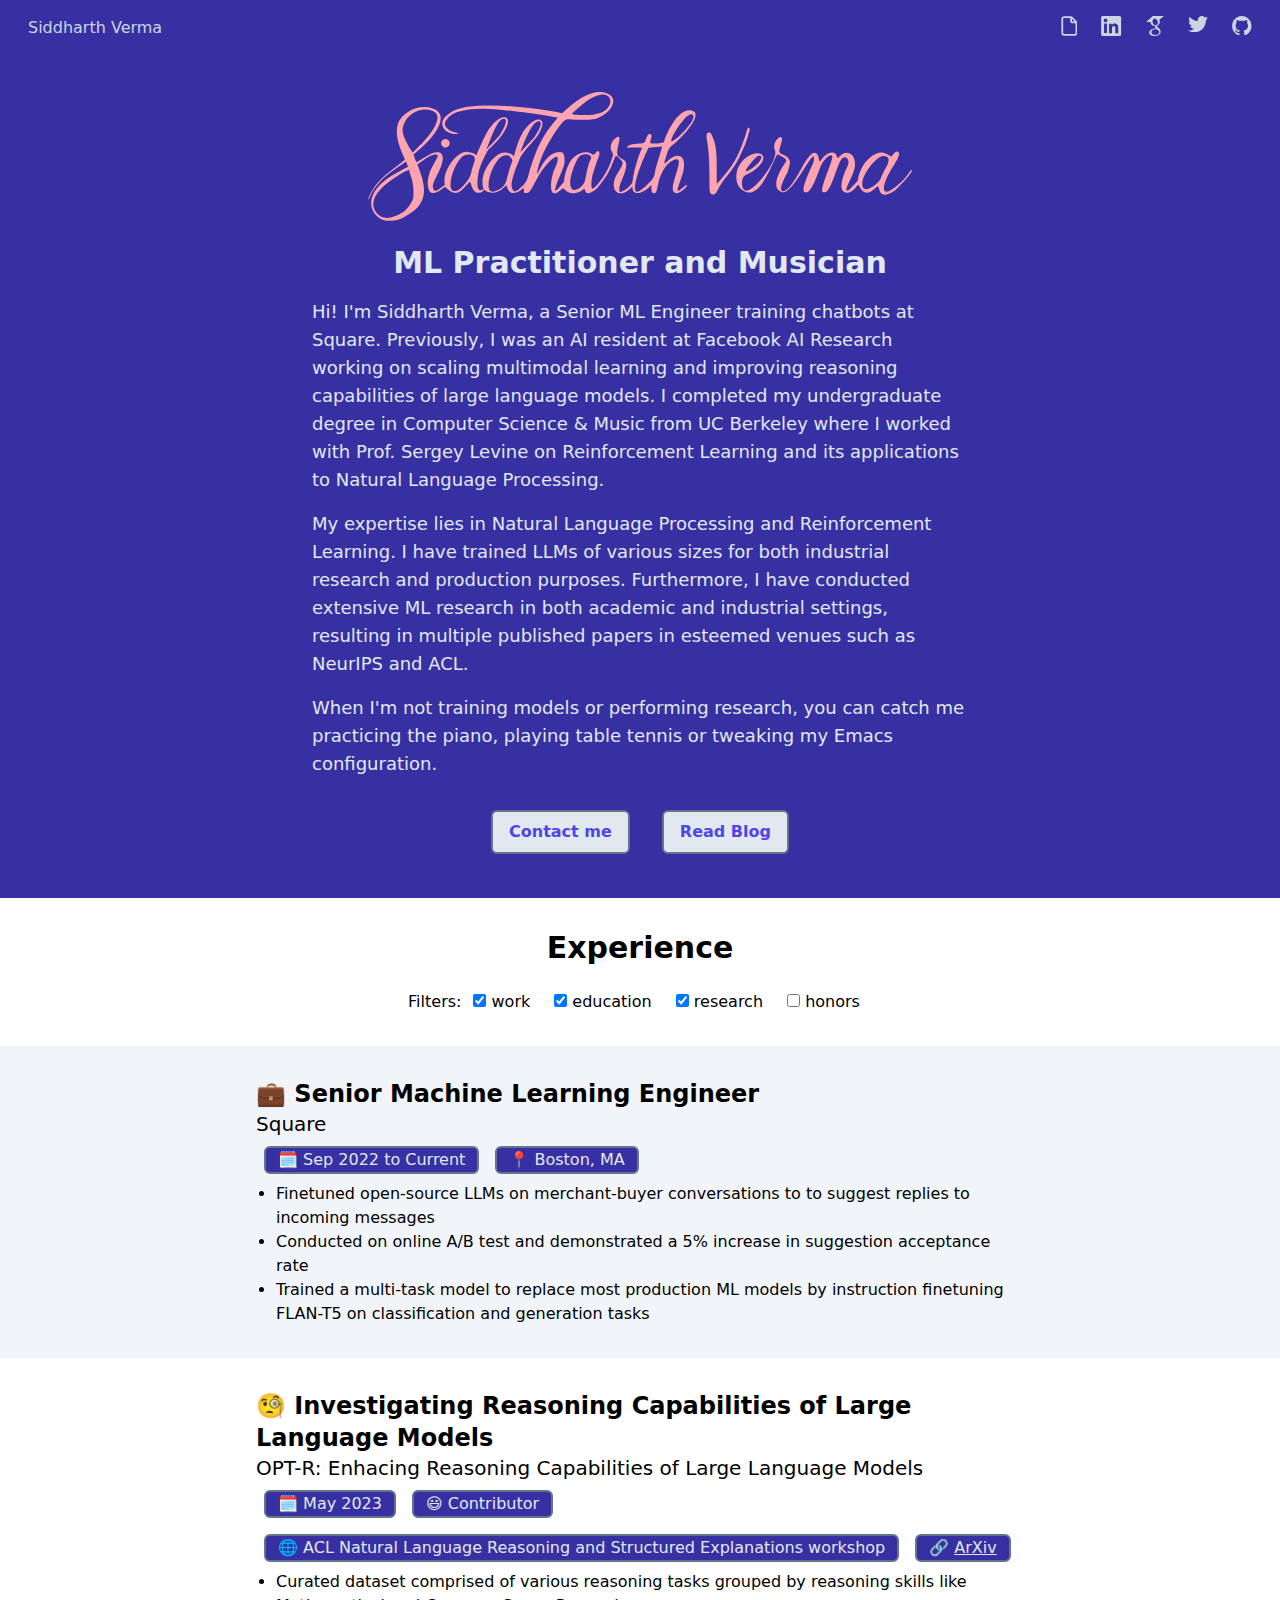
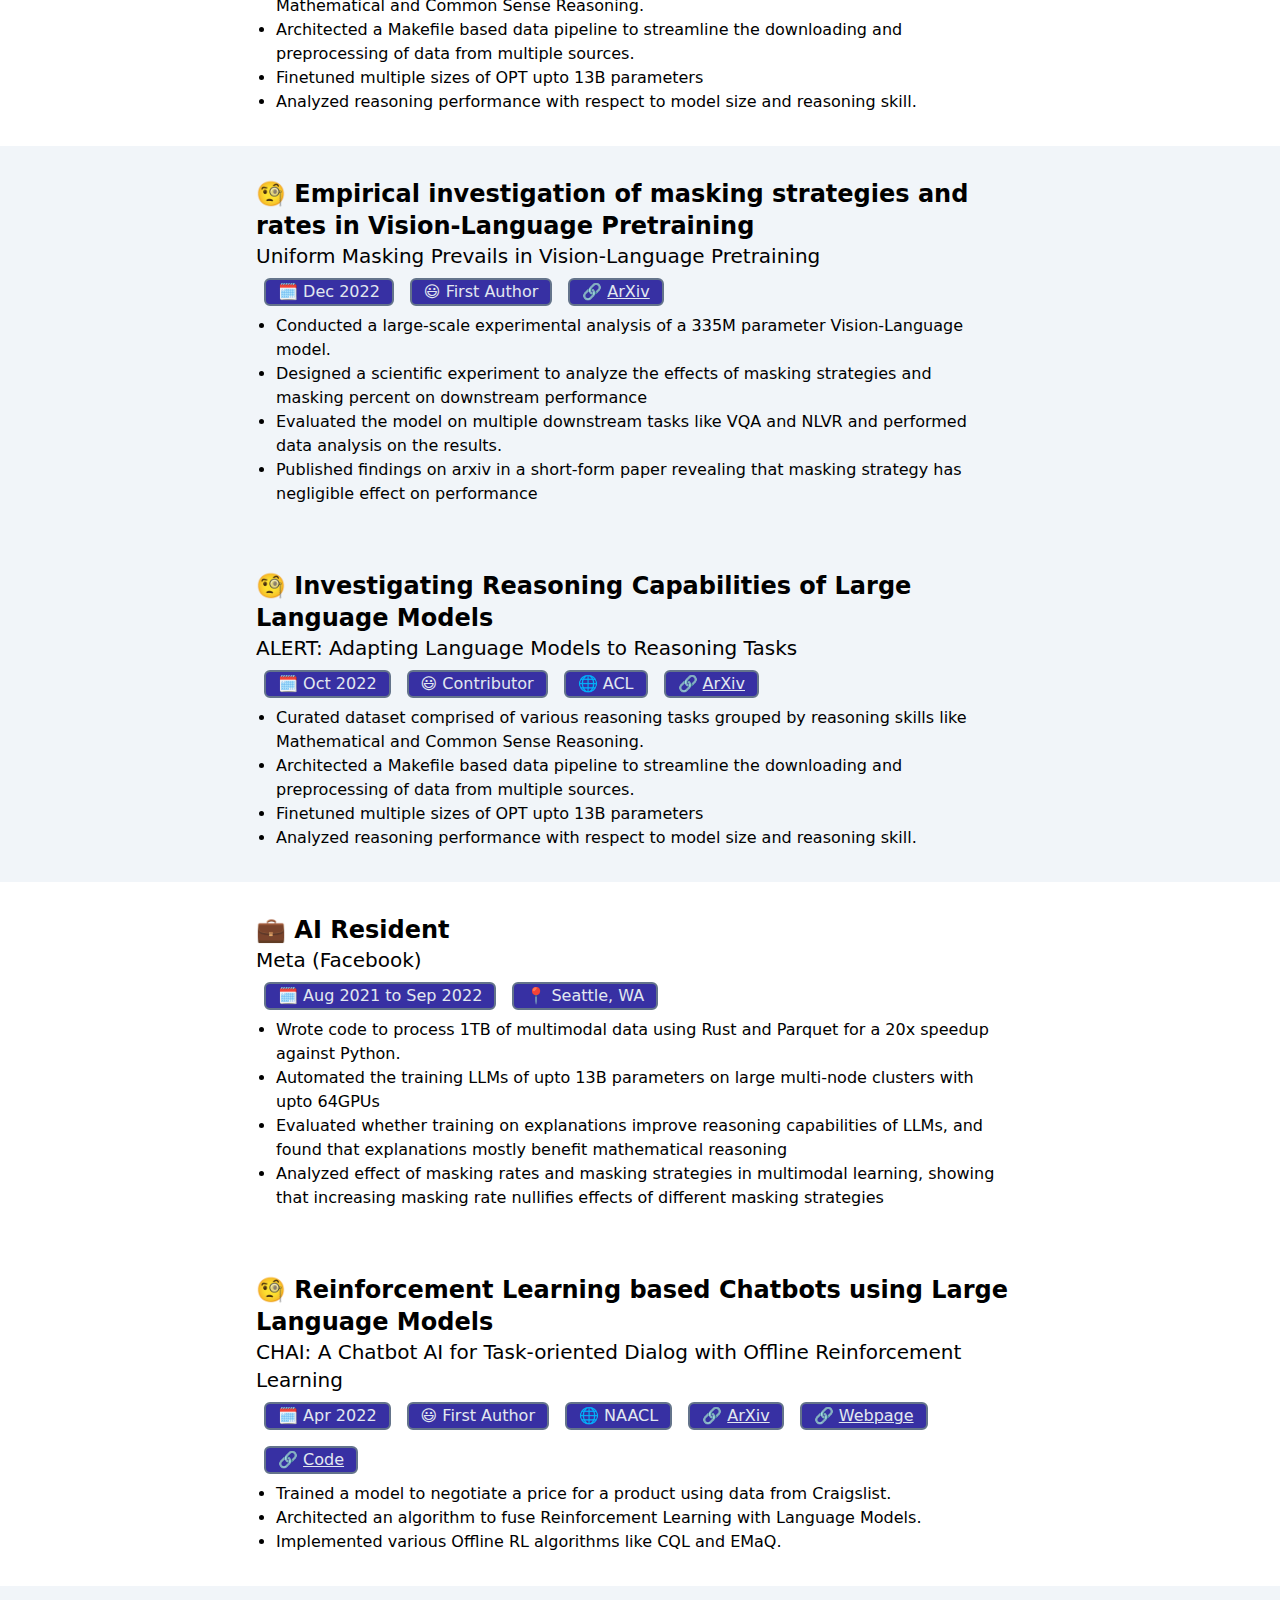
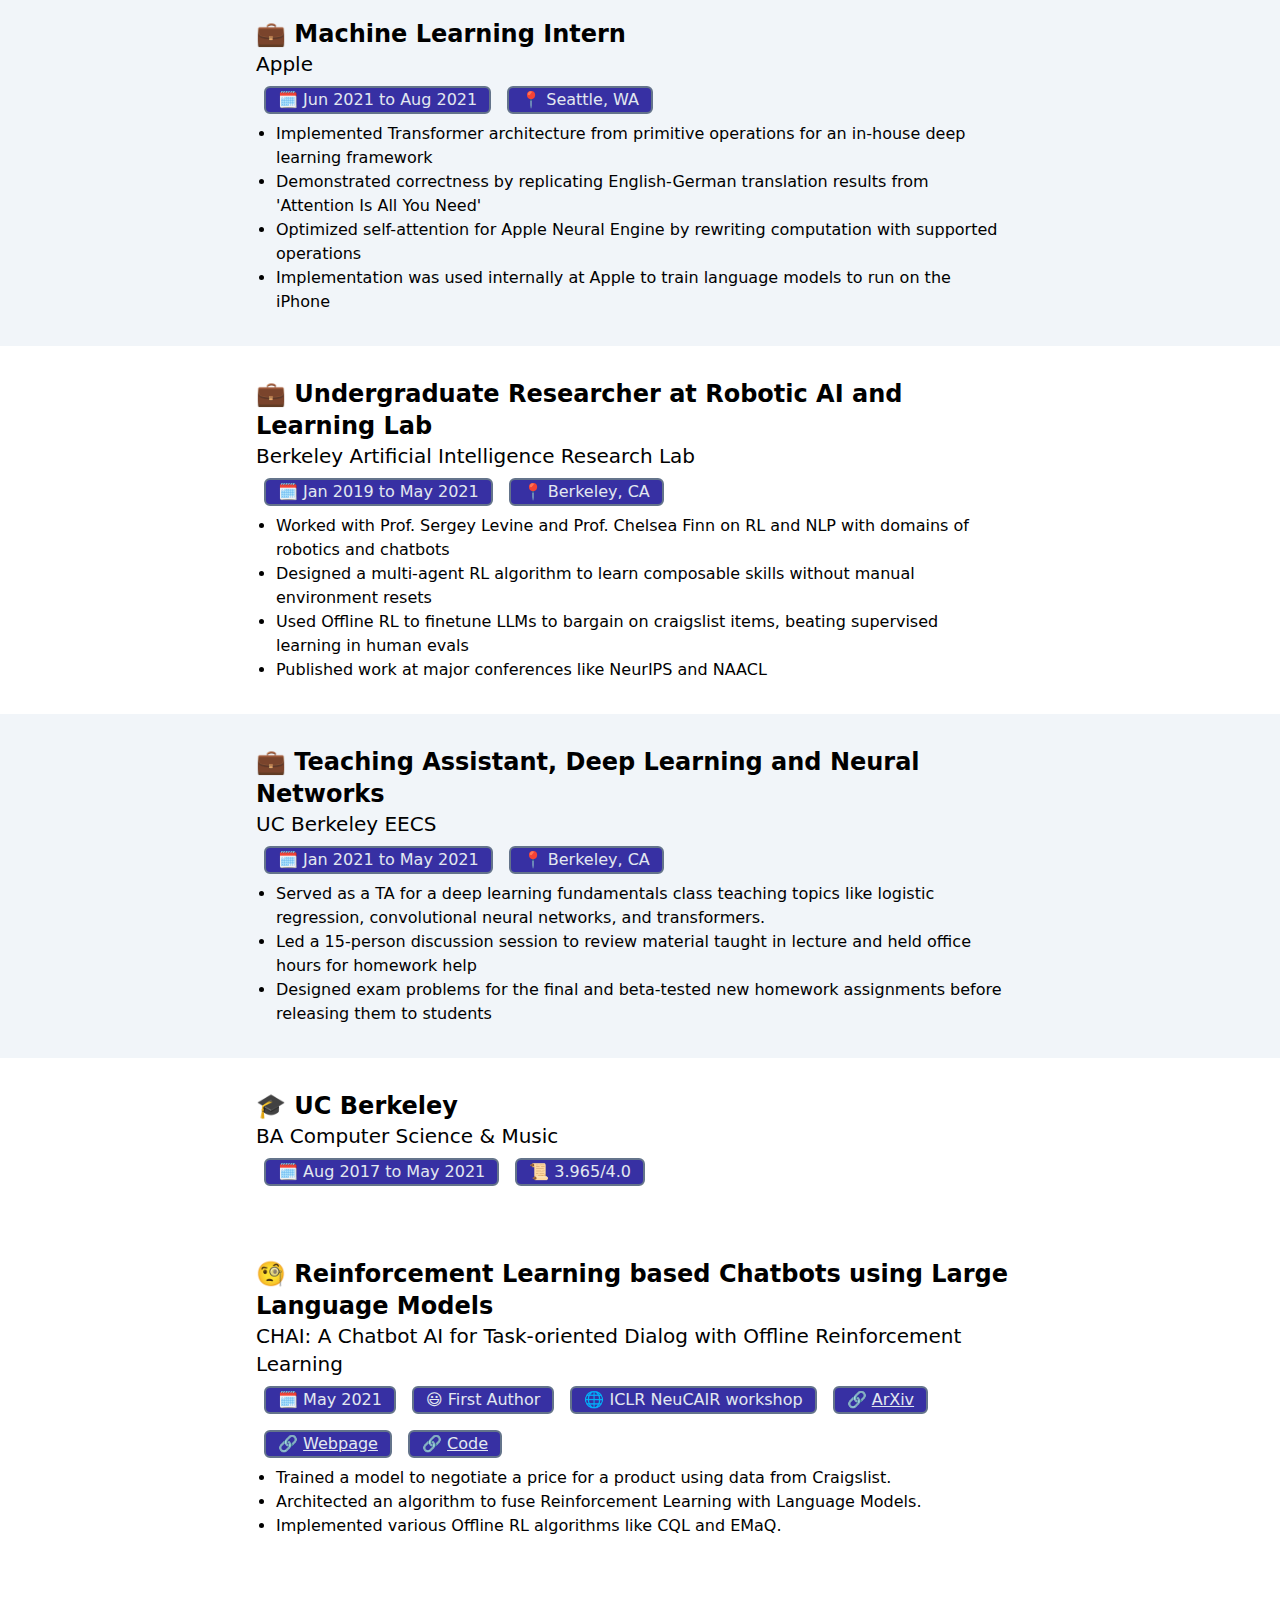
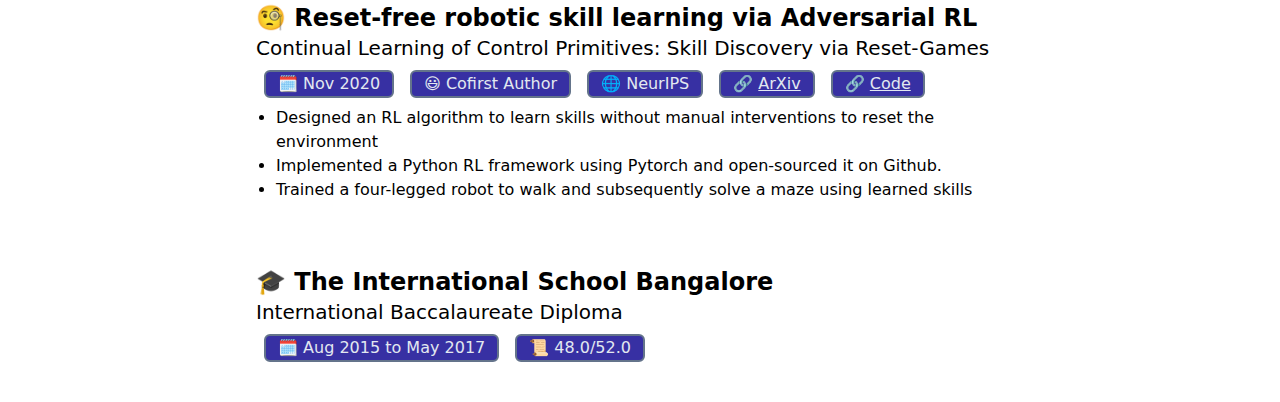
==== commit 973b7eca: "Update from https://github.com/siddharthverma314/cv/commit/0370a2914adf51a5c02e2fc549cddca6442759bd" ====
--- a/index.html
+++ b/index.html
@@ -28,4 +28,4 @@
 <path d="M442 277C442 289.703 431.703 300 419 300C406.297 300 396 289.703 396 277C396 264.297 406.297 254 419 254C431.703 254 442 264.297 442 277Z" fill="currentColor"/>
 <path fill-rule="evenodd" clip-rule="evenodd" d="M1104.57 148.773C1142.83 152.708 1207.04 150.458 1234.3 144.227C1315.5 120.5 1374.22 24.6968 1279.21 2.288C1199.77 -16.4448 1105.31 62.7266 1051.5 115.5C966.425 97.689 751.927 64.805 598.405 74.811C550.262 77.946 527.394 81.332 499.42 89.466C492.63 91.441 483.7 94.041 479.575 95.244C452.581 103.12 416.014 131.564 406.089 152.407C389.441 187.369 423.749 227.835 470.013 227.806C487.702 227.796 494.522 222.266 479.248 220.319C453.295 217.012 428.6 203.151 420.575 187.389C412.15 170.84 416.219 157.808 436.474 136.463C472.247 98.765 567.269 83.525 699.075 94.346C769.255 100.109 973.932 125.194 1027.5 139.5C1027.5 139.5 1023.3 143.948 993.748 179.664C929.954 256.784 893.028 359.272 867.242 454.312C860.22 480.187 848.189 500.312 832.004 513.254C829.293 515.422 825.115 518.962 822.719 521.122C805.956 536.232 793.917 542.654 786.63 533.1C772.337 514.361 773.964 490.276 793.3 434.35C800.729 412.864 805.505 400.586 821.435 362.023C831.424 337.842 859.659 306.054 883.646 279.05C897.913 262.988 910.677 248.618 917.204 238.548C934.704 211.548 960.183 164.432 933.013 151.538C905.842 138.644 858.704 182.048 832.704 228.548C807.009 274.501 789.994 351.209 789.597 353.006C789.776 352.15 792.866 334.646 747.856 327.788C688.787 318.788 620.331 420.533 620.067 481.135C619.977 502.003 620.067 511.5 626.882 526.377C625.089 526.264 622.064 527.159 618.006 529.312C606.494 535.419 599.141 527.366 597.847 524.529C593.5 515 589.5 504 595.539 454.812C601.578 405.624 641.56 321.434 655.5 309C669.44 296.566 713 252.5 730.5 225.5C748 198.5 773.479 151.384 746.309 138.49C719.138 125.596 672 169 646 215.5C620 262 586.5 344.312 586.5 344.312C579.5 336 577.5 329.919 541.931 324.5C482.862 315.5 414.406 417.245 414.142 477.847C414.099 487.835 414.142 496.5 416 504C416 504 398.897 514.959 387.786 523.744C379.5 530.296 357.388 548.485 351 515.385C344.612 482.286 424.455 390.176 400.5 338.516C392.195 320.606 365.357 325.72 350.857 329.72C336.357 333.72 292.692 361.607 262.5 381.016C253.625 362.327 248.5 342.016 246 338.516C273.188 315.73 311.439 281.69 335.161 255.385C354.814 233.592 462.5 104.528 324.575 82.348C258.989 71.801 180.778 115.073 161.971 172.312C143.164 229.551 169.5 299.054 200.075 364.812C157.618 401.204 109.037 432.604 69.637 472.198C42.4527 502.924 16.0752 534.812 0.5 578.672C3.095 583.521 6.57801 580.019 8.66101 570.467C19.5752 541.312 41.6403 511.191 61.961 489.557C101.165 443.109 157.21 410.968 206.075 376.271C206.575 377.312 217.075 403.812 217.075 404.812C197.433 414.675 178.028 424.744 159.075 435.812C140.123 446.88 25.8453 504 17.528 593.369C13.3 638.799 43.985 681.416 91.075 695.516C111.504 701.632 161.951 694.374 186.674 681.761C232.467 658.416 267.654 637.163 290.668 590.734C321.047 529.448 289.927 451.569 267.5 392.516C292.856 374.853 315.857 354.72 338.857 344.72C361.857 334.72 385.786 333.468 374.836 354.697C357.12 389.042 335.5 422 327.5 457C319.5 492 322.989 522.64 335.5 539.812C348.011 556.984 382.974 537.353 387.268 534.348C391.562 531.343 398 526.854 401.575 524.373C404.964 522.022 415.522 515.466 418.569 513.313C417.833 512.239 419 513 419 513C418.881 513.09 418.736 513.195 418.569 513.313C419.286 514.359 421.808 517.147 428.975 524.076C443.497 538.117 461.576 549.198 479.5 546C499.926 542.356 522.517 517.066 541.931 495.179C550.042 486.034 555.096 486.797 558.051 498.927C571.589 554.5 604.236 552.217 623.076 535.677C626.807 532.402 628.614 529.793 628.761 528.18C638.141 536.902 682.191 572.215 746.587 507.262C748.695 502.836 749.153 501.876 750.609 509.001C753.63 523.784 764.47 539.975 774.715 545.006C787.88 551.47 813.021 543.024 828.317 530.724C842.332 519.455 845.242 520.307 844.144 535.354C843.218 548.061 846.267 547.868 855.276 547.301C857.483 547.162 860.048 547 863 547C873.236 547 889.99 515.849 907.544 483.211C915.715 468.019 924.059 452.505 932 439.66C957 399.221 1017.36 333.118 1026.32 354.549C1029.76 362.793 1027.33 380.841 1011.97 413.028C988.723 459.199 968.071 602.071 1046.16 527.684C1056.19 518.129 1060.11 522.355 1065.5 528.175C1066.19 528.91 1066.89 529.671 1067.63 530.432C1091.55 554.898 1134.01 553.692 1164.38 527.684C1170.64 522.324 1174.03 524.129 1175.72 533.712C1181.32 565.5 1226.13 536.343 1242.72 518.156C1258.81 500.52 1280.77 471.053 1292.54 451.306C1307.35 426.453 1312.26 415.869 1333.15 363.812C1337.76 352.33 1338.79 349.207 1340.91 347.994C1341.8 347.485 1342.88 347.313 1344.5 347C1347.87 346.35 1352.65 351.472 1358.7 357.947L1358.7 357.948C1362.49 362.004 1366.77 366.591 1371.51 370.622C1383.83 381.087 1380.39 394.575 1355.88 432.036C1335.08 463.82 1315.7 508.126 1344.5 540C1372.07 563.774 1415.33 531.434 1432 510C1425.95 570.272 1489.94 543.966 1514.41 522.426C1535.02 504.283 1535.9 499.366 1534.92 519.366C1533.96 539.215 1535.95 547.788 1548 547.788C1560.58 547.788 1561.52 543.266 1570.4 500.271L1570.57 499.483C1579.42 456.626 1602.1 403.501 1638.06 377.697C1660.51 361.591 1674.51 359.442 1681.55 371.02C1686.17 385.514 1676.84 415.235 1667.1 446.237C1651.66 495.401 1635.21 547.788 1671.78 547.788C1689.23 547.788 1733.61 510.79 1726.53 502.253C1724.84 500.222 1717.22 506.967 1708.28 514.884C1697.67 524.273 1685.21 535.311 1678.57 535.311C1671.89 535.311 1679.46 513.49 1689.47 484.607L1689.47 484.604L1689.48 484.595C1695.12 468.328 1701.53 449.823 1706.62 431.715C1727.25 341.312 1676.9 319.87 1616.51 378.475C1602.01 392.543 1600.99 387.385 1612.14 356.312C1614.24 350.456 1615.97 344.623 1617.66 338.909C1623.58 318.939 1629.07 300.42 1648.51 287.432C1679.5 266.729 1823.52 121.582 1755.4 101.353C1682.17 79.6079 1614.95 222.408 1602.5 271.5C1586.58 276.055 1545.57 282.322 1531.25 276.88C1527 275.265 1526.94 271.979 1530.88 258.489C1537.46 235.939 1536.19 227.812 1526.09 227.812C1517.81 227.812 1513.67 233.36 1503.53 258.021C1495.83 276.756 1495.05 277.257 1472.07 278.299C1428.96 280.255 1403.57 287.841 1403.57 298.768C1403.57 302.404 1407.53 303.319 1415.06 301.426C1424.24 299.12 1476.74 300.71 1484.5 301.426C1459.77 352.562 1438.67 429.953 1431.97 486.456C1429.43 507.933 1366.92 552.562 1362.38 539.236C1356.16 520.951 1365.9 497.465 1373.07 480.812C1402.86 411.603 1405.84 379.008 1383.46 367.357C1371.72 361.246 1352.79 351.183 1350 337.498C1347.63 325.854 1349.85 310.292 1357.91 275.812C1361.73 259.516 1362.18 248.249 1359.17 244.917C1356.02 241.434 1351.98 242.224 1343.07 248.065C1315.38 266.231 1305.83 301.337 1321.86 326.127C1327.42 334.73 1328.68 337.701 1323.5 352.5C1322.11 356.478 1320.81 360.266 1319.55 363.936C1311.87 386.376 1305.7 404.393 1288.58 434.312C1272.27 462.801 1262.05 475.801 1249.76 491.441L1249.76 491.445C1247.03 494.915 1244.2 498.515 1241.18 502.443C1236.08 509.083 1222.01 521.731 1218.03 523.255C1204.31 528.52 1208.67 466.511 1220 434.312C1223.02 425.731 1225.89 416.594 1228.8 407.314L1228.8 407.313C1234.45 389.314 1240.27 370.776 1247.68 354.711C1258.92 328.802 1250.66 309.209 1235.64 326.127C1221.27 342.3 1220.04 342.793 1211.18 335.954C1188.34 318.337 1148.48 325.39 1114 353.147C1084.39 376.984 1065.47 442.104 1061.55 479.733C1060.67 488.141 1059.37 489.338 1056.14 492.303C1054.06 494.211 1051.18 496.851 1047.1 502.617C1028.85 528.451 1010.41 542.148 1013.09 527.886C1017.69 503.357 1029.24 476.631 1040.22 451.21C1052.71 422.319 1064.46 395.114 1064.46 374.737C1064.46 341.017 1059.53 325 1039.5 325C978.32 325 943.462 390.788 919.581 439.66C916.007 440.906 915.017 439.689 915.833 435.05C931.221 347.488 988.799 247.865 1039.37 181.864C1065.84 147.325 1069.99 145.216 1104.57 148.773ZM1173.07 124.404C1101.55 123.056 1097.32 121.912 1113.32 108.262C1119.34 103.136 1125.45 97.7523 1131.69 92.2634C1131.69 92.2611 1131.69 92.2589 1131.7 92.2567C1131.7 92.2552 1131.7 92.2537 1131.7 92.2522L1131.71 92.2483L1131.71 92.2466L1131.71 92.2458L1131.71 92.244L1131.71 92.2429C1169.41 59.0647 1211.46 22.0532 1260.92 14.944C1311.04 7.73687 1326.98 53.695 1296.79 87.561C1274.14 112.973 1232.02 125.516 1173.07 124.404ZM1652 264.5C1620.77 285.133 1666.37 197.217 1712.5 146.265C1756.18 98.0361 1783.6 122.698 1739.57 178.812C1714.31 211.006 1686.67 241.611 1652 264.5ZM1519.59 493.43C1478.1 533.605 1454.74 549.751 1447.3 532.926C1434.01 476.5 1518.5 301.426 1518.5 301.426L1592.52 295.311C1587.75 314.754 1581.55 334.635 1575.31 354.643L1575.31 354.647C1566.26 383.652 1557.13 412.925 1552.17 441.52C1548.79 460.936 1542.05 471.681 1519.59 493.43ZM1136.88 358.254C1143.93 347.708 1152.89 341.268 1164.38 338.484C1192.61 331.642 1215.96 346.276 1205.74 364.4C1194.72 383.926 1187.64 418.491 1181.53 448.303C1178.77 461.783 1176.21 474.291 1173.57 483.998C1166.02 511.806 1120.26 540.315 1105.57 526.371C1073.98 496.397 1119.08 384.866 1136.88 358.254ZM188.098 194.685C198.926 141.523 244.25 101.255 300.503 94.82C322.284 92.328 350.798 99.654 364.174 111.178C402.637 144.316 342.312 235.46 240.901 327.788C238.062 322.875 234.972 317.672 231.755 312.257C209.588 274.942 181.412 227.512 188.098 194.685ZM556.994 443.7C552.829 466.209 508 525.447 481 534.348C428.975 551.5 447 461.5 465 421C483 380.5 502.958 349.642 523.979 342.579C545 335.516 557.405 340.579 563.575 342.818C580.016 348.785 582.55 364.265 571.589 391.778C565.128 407.99 560.189 426.441 556.994 443.7ZM181.099 440.812C201.58 427.824 216.167 422.458 222.075 420.312C224.691 431.895 228.267 443.325 231.85 454.777C235.01 464.876 238.175 474.992 240.692 485.246C246.795 510.109 248.218 565.478 243.149 580.812C237.164 598.914 209.562 636.803 195.383 646.379C135.529 686.802 82.378 692.776 53.075 662.373C2.00653 609.389 40.0224 552.873 82.575 512.205C102.382 493.281 130.581 472.848 181.099 440.812ZM710.5 236.5C702.962 246.111 662.5 289.757 639 312.257C646.093 296.429 653.03 279.533 659.901 262.797C684.396 203.133 708.057 145.5 735 145.5C769.5 145.5 716.619 228.699 710.5 236.5ZM782.235 371.538C771.207 400.39 761.751 430.434 753.948 461.34C746.144 492.246 738.95 520.484 686.925 537.636C634.9 554.788 652.925 464.788 670.925 424.288C688.925 383.788 708.883 352.93 729.904 345.867C757.17 336.706 772.597 344.576 782.235 371.538ZM921.704 158.548C962.007 156.538 903.323 241.746 897.204 249.548L825.704 325.305C825.704 325.305 881.401 160.558 921.704 158.548Z" fill="currentColor"/>
 </svg>
-</div><div class="p-2 font-bold text-2xl md:text-3xl text-center">ML Practitioner and Musician</div><hr><div class="p-2 w-3/4 max-w-2xl"><p class="mt-4 first:mt-0 text-lg">Hi! I&#39;m Siddharth Verma, a Senior ML Engineer training chatbots at Square. Previously, I was an AI resident at Facebook AI Research working on scaling multimodal learning and improving reasoning capabilities of large language models. I completed my undergraduate degree in Computer Science &amp; Music from UC Berkeley where I worked with Prof. Sergey Levine on Reinforcement Learning and its applications to Natural Language Processing.</p><p class="mt-4 first:mt-0 text-lg">When I&#39;m not training models or performing research, you can catch me practicing the piano, playing table tennis or tweaking my Emacs configuration.</p></div><div class="my-2 flex flex-row"><a class="m-4 px-4 py-2 border-2 border-slate-500 bg-slate-200 hover:bg-slate-400 font-bold text-indigo-600 rounded-md" href="mailto:siddharthverma314@gmail.com">Contact me</a><a class="m-4 px-4 py-2 border-2 border-slate-500 bg-slate-200 hover:bg-slate-400 font-bold text-indigo-600 rounded-md" href="/blog.html">Read Blog</a></div></div></div><div class="mx-auto flex flex-col items-center p-5"><div class="font-bold text-3xl p-3">Experience</div><div class="flex flex-wrap p-3" id="filter"><div>Filters:</div><div class="px-3"><input type="checkbox" checked="" onclick="update()"><label for="content-work"> work</label></div><div class="px-3"><input type="checkbox" checked="" onclick="update()"><label for="content-work"> education</label></div><div class="px-3"><input type="checkbox" checked="" onclick="update()"><label for="content-work"> research</label></div><div class="px-3"><input type="checkbox" checked="" onclick="update()"><label for="content-work"> honors</label></div></div></div><div id="content"><div class="mx-auto px-8 md:px-32 lg:px-64 py-4 md:py-8 odd:bg-slate-100" data-content="0"><div class="font-bold text-2xl">💼 Senior Machine Learning Engineer</div><div class="text-xl">Square</div><div class="flex flex-wrap"><div class="m-2 px-3 rounded-md border-2 border-slate-500 bg-indigo-800 text-slate-200">🗓️ Sep 2022 to Current</div><div class="m-2 px-3 rounded-md border-2 border-slate-500 bg-indigo-800 text-slate-200">📍 Boston, MA</div></div><ul class="px-5 list-disc"><li>Finetuned LLMs on merchant-buyer conversations to to suggest replies to incoming messages</li><li>Conducted A/B tests to analyze performance of different models in real-world usage</li><li>Instruction finetuned LLMs to incorporate multiple downstream tasks into one large multi-task model</li></ul></div><div class="mx-auto px-8 md:px-32 lg:px-64 py-4 md:py-8 odd:bg-slate-100" data-content="3"><div class="font-bold text-2xl">🥂 Reviewer for EMNLP 2023</div><div class="text-xl">Peer review paper submissions</div><div class="flex flex-wrap"><div class="m-2 px-3 rounded-md border-2 border-slate-500 bg-indigo-800 text-slate-200">🗓️ Dec 2023</div></div><ul class="px-5 list-disc"></ul></div><div class="mx-auto px-8 md:px-32 lg:px-64 py-4 md:py-8 odd:bg-slate-100" data-content="3"><div class="font-bold text-2xl">🥂 Reviewer for ACL 2023</div><div class="text-xl">Peer review paper submissions</div><div class="flex flex-wrap"><div class="m-2 px-3 rounded-md border-2 border-slate-500 bg-indigo-800 text-slate-200">🗓️ Jul 2023</div></div><ul class="px-5 list-disc"></ul></div><div class="mx-auto px-8 md:px-32 lg:px-64 py-4 md:py-8 odd:bg-slate-100" data-content="2"><div class="font-bold text-2xl">🧐 Investigating Reasoning Capabilities of Large Language Models</div><div class="text-xl">OPT-R: Enhacing Reasoning Capabilities of Large Language Models</div><div class="flex flex-wrap"><div class="m-2 px-3 rounded-md border-2 border-slate-500 bg-indigo-800 text-slate-200">🗓️ May 2023</div><div class="m-2 px-3 rounded-md border-2 border-slate-500 bg-indigo-800 text-slate-200">😃 Contributor</div><div class="m-2 px-3 rounded-md border-2 border-slate-500 bg-indigo-800 text-slate-200">🌐 ACL Natural Language Reasoning and Structured Explanations workshop</div><div class="m-2 px-3 rounded-md border-2 border-slate-500 bg-indigo-800 text-slate-200">🔗 <a class="underline" href="https://arxiv.org/abs/2305.12001">ArXiv</a></div></div><ul class="px-5 list-disc"><li>Curated dataset comprised of various reasoning tasks grouped by reasoning skills like Mathematical and Common Sense Reasoning.</li><li>Architected a Makefile based data pipeline to streamline the downloading and preprocessing of data from multiple sources.</li><li>Finetuned multiple sizes of OPT upto 13B parameters</li><li>Analyzed reasoning performance with respect to model size and reasoning skill.</li></ul></div><div class="mx-auto px-8 md:px-32 lg:px-64 py-4 md:py-8 odd:bg-slate-100" data-content="2"><div class="font-bold text-2xl">🧐 Empirical investigation of masking strategies and rates in Vision-Language Pretraining</div><div class="text-xl">Uniform Masking Prevails in Vision-Language Pretraining</div><div class="flex flex-wrap"><div class="m-2 px-3 rounded-md border-2 border-slate-500 bg-indigo-800 text-slate-200">🗓️ Dec 2022</div><div class="m-2 px-3 rounded-md border-2 border-slate-500 bg-indigo-800 text-slate-200">😃 First Author</div><div class="m-2 px-3 rounded-md border-2 border-slate-500 bg-indigo-800 text-slate-200">🔗 <a class="underline" href="https://arxiv.org/abs/2212.05195">ArXiv</a></div></div><ul class="px-5 list-disc"><li>Conducted a large-scale experimental analysis of a 335M parameter Vision-Language model.</li><li>Designed a scientific experiment to analyze the effects of masking strategies and masking percent on downstream performance</li><li>Evaluated the model on multiple downstream tasks like VQA and NLVR and performed data analysis on the results.</li><li>Published findings on arxiv in a short-form paper revealing that masking strategy has negligible effect on performance</li></ul></div><div class="mx-auto px-8 md:px-32 lg:px-64 py-4 md:py-8 odd:bg-slate-100" data-content="3"><div class="font-bold text-2xl">🥂 Reviewer for EMNLP 2022</div><div class="text-xl">Peer review paper submissions</div><div class="flex flex-wrap"><div class="m-2 px-3 rounded-md border-2 border-slate-500 bg-indigo-800 text-slate-200">🗓️ Dec 2022</div></div><ul class="px-5 list-disc"></ul></div><div class="mx-auto px-8 md:px-32 lg:px-64 py-4 md:py-8 odd:bg-slate-100" data-content="2"><div class="font-bold text-2xl">🧐 Investigating Reasoning Capabilities of Large Language Models</div><div class="text-xl">ALERT: Adapting Language Models to Reasoning Tasks</div><div class="flex flex-wrap"><div class="m-2 px-3 rounded-md border-2 border-slate-500 bg-indigo-800 text-slate-200">🗓️ Oct 2022</div><div class="m-2 px-3 rounded-md border-2 border-slate-500 bg-indigo-800 text-slate-200">😃 Contributor</div><div class="m-2 px-3 rounded-md border-2 border-slate-500 bg-indigo-800 text-slate-200">🌐 ACL</div><div class="m-2 px-3 rounded-md border-2 border-slate-500 bg-indigo-800 text-slate-200">🔗 <a class="underline" href="https://arxiv.org/abs/2212.08286">ArXiv</a></div></div><ul class="px-5 list-disc"><li>Curated dataset comprised of various reasoning tasks grouped by reasoning skills like Mathematical and Common Sense Reasoning.</li><li>Architected a Makefile based data pipeline to streamline the downloading and preprocessing of data from multiple sources.</li><li>Finetuned multiple sizes of OPT upto 13B parameters</li><li>Analyzed reasoning performance with respect to model size and reasoning skill.</li></ul></div><div class="mx-auto px-8 md:px-32 lg:px-64 py-4 md:py-8 odd:bg-slate-100" data-content="0"><div class="font-bold text-2xl">💼 AI Resident</div><div class="text-xl">Meta (Facebook)</div><div class="flex flex-wrap"><div class="m-2 px-3 rounded-md border-2 border-slate-500 bg-indigo-800 text-slate-200">🗓️ Aug 2021 to Sep 2022</div><div class="m-2 px-3 rounded-md border-2 border-slate-500 bg-indigo-800 text-slate-200">📍 Seattle, WA</div></div><ul class="px-5 list-disc"><li>Wrote code to process terabytes of multimodal data using Rust, Apache Arrow and Parquet.</li><li>Trained Large Language Models upto 13B parameters on large multi-node clusters with upto 64GPUs</li><li>Designed large-scale scientific experiments to evaluate the capabilities of LLMs on downstream tasks</li></ul></div><div class="mx-auto px-8 md:px-32 lg:px-64 py-4 md:py-8 odd:bg-slate-100" data-content="3"><div class="font-bold text-2xl">🥂 Reviewer for SIGIR 2022</div><div class="text-xl">Peer review paper submissions</div><div class="flex flex-wrap"><div class="m-2 px-3 rounded-md border-2 border-slate-500 bg-indigo-800 text-slate-200">🗓️ May 2022</div></div><ul class="px-5 list-disc"></ul></div><div class="mx-auto px-8 md:px-32 lg:px-64 py-4 md:py-8 odd:bg-slate-100" data-content="2"><div class="font-bold text-2xl">🧐 Reinforcement Learning based Chatbots using Large Language Models</div><div class="text-xl">CHAI: A Chatbot AI for Task-oriented Dialog with Offline Reinforcement Learning</div><div class="flex flex-wrap"><div class="m-2 px-3 rounded-md border-2 border-slate-500 bg-indigo-800 text-slate-200">🗓️ Apr 2022</div><div class="m-2 px-3 rounded-md border-2 border-slate-500 bg-indigo-800 text-slate-200">😃 First Author</div><div class="m-2 px-3 rounded-md border-2 border-slate-500 bg-indigo-800 text-slate-200">🌐 NAACL</div><div class="m-2 px-3 rounded-md border-2 border-slate-500 bg-indigo-800 text-slate-200">🔗 <a class="underline" href="https://arxiv.org/abs/2204.08426">ArXiv</a></div><div class="m-2 px-3 rounded-md border-2 border-slate-500 bg-indigo-800 text-slate-200">🔗 <a class="underline" href="https://siddharthverma314.github.io/research/chai-acl-2022/">Webpage</a></div><div class="m-2 px-3 rounded-md border-2 border-slate-500 bg-indigo-800 text-slate-200">🔗 <a class="underline" href="https://github.com/siddharthverma314/chai-naacl-2022">Code</a></div></div><ul class="px-5 list-disc"><li>Trained a model to negotiate a price for a product using data from Craigslist.</li><li>Architected an algorithm to fuse Reinforcement Learning with Language Models.</li><li>Implemented various Offline RL algorithms like CQL and EMaQ.</li></ul></div><div class="mx-auto px-8 md:px-32 lg:px-64 py-4 md:py-8 odd:bg-slate-100" data-content="0"><div class="font-bold text-2xl">💼 Machine Learning Intern</div><div class="text-xl">Apple</div><div class="flex flex-wrap"><div class="m-2 px-3 rounded-md border-2 border-slate-500 bg-indigo-800 text-slate-200">🗓️ Jun 2021 to Aug 2021</div><div class="m-2 px-3 rounded-md border-2 border-slate-500 bg-indigo-800 text-slate-200">📍 Seattle, WA</div></div><ul class="px-5 list-disc"><li>Implemented Transformer architecture from Attention is All You Need from primitive operations</li><li>Trained the model on English-German translation and replicated results from the paper</li><li>Optimized network architecture to support on-device edge compute</li></ul></div><div class="mx-auto px-8 md:px-32 lg:px-64 py-4 md:py-8 odd:bg-slate-100" data-content="0"><div class="font-bold text-2xl">💼 Undergraduate Researcher at Robotic AI and Learning Lab</div><div class="text-xl">Berkeley Artificial Intelligence Research Lab</div><div class="flex flex-wrap"><div class="m-2 px-3 rounded-md border-2 border-slate-500 bg-indigo-800 text-slate-200">🗓️ Jan 2019 to May 2021</div><div class="m-2 px-3 rounded-md border-2 border-slate-500 bg-indigo-800 text-slate-200">📍 Berkeley, CA</div></div><ul class="px-5 list-disc"><li>Performed cutting-edge research in chatbots, robotics and self-driving cars</li><li>Advised by Prof. Sergey Levine and Prof. Chelsea Finn</li><li>Research Areas: Deep Reinforcement Learning, Multi-Agent RL, Offline RL</li></ul></div><div class="mx-auto px-8 md:px-32 lg:px-64 py-4 md:py-8 odd:bg-slate-100" data-content="0"><div class="font-bold text-2xl">💼 Teaching Assistant, Deep Learning and Neural Networks</div><div class="text-xl">UC Berkeley EECS</div><div class="flex flex-wrap"><div class="m-2 px-3 rounded-md border-2 border-slate-500 bg-indigo-800 text-slate-200">🗓️ Jan 2021 to May 2021</div><div class="m-2 px-3 rounded-md border-2 border-slate-500 bg-indigo-800 text-slate-200">📍 Berkeley, CA</div></div><ul class="px-5 list-disc"><li>Taught students about designing and visualizing deep neural networks</li><li>Led a 15-person discussion session and held office hours for homework help</li><li>Designed exam problems and beta-tested homework assignments</li></ul></div><div class="mx-auto px-8 md:px-32 lg:px-64 py-4 md:py-8 odd:bg-slate-100" data-content="1"><div class="font-bold text-2xl">🎓 UC Berkeley</div><div class="text-xl">BA Computer Science &amp; Music</div><div class="flex flex-wrap"><div class="m-2 px-3 rounded-md border-2 border-slate-500 bg-indigo-800 text-slate-200">🗓️ Aug 2017 to May 2021</div><div class="m-2 px-3 rounded-md border-2 border-slate-500 bg-indigo-800 text-slate-200">📜 3.965/4.0</div></div><ul class="px-5 list-disc"></ul></div><div class="mx-auto px-8 md:px-32 lg:px-64 py-4 md:py-8 odd:bg-slate-100" data-content="3"><div class="font-bold text-2xl">🥂 High Distinction</div><div class="text-xl">Graduated with High Distinction. Equivalent to magna cum laude.</div><div class="flex flex-wrap"><div class="m-2 px-3 rounded-md border-2 border-slate-500 bg-indigo-800 text-slate-200">🗓️ May 2021</div></div><ul class="px-5 list-disc"></ul></div><div class="mx-auto px-8 md:px-32 lg:px-64 py-4 md:py-8 odd:bg-slate-100" data-content="2"><div class="font-bold text-2xl">🧐 Reinforcement Learning based Chatbots using Large Language Models</div><div class="text-xl">CHAI: A Chatbot AI for Task-oriented Dialog with Offline Reinforcement Learning</div><div class="flex flex-wrap"><div class="m-2 px-3 rounded-md border-2 border-slate-500 bg-indigo-800 text-slate-200">🗓️ May 2021</div><div class="m-2 px-3 rounded-md border-2 border-slate-500 bg-indigo-800 text-slate-200">😃 First Author</div><div class="m-2 px-3 rounded-md border-2 border-slate-500 bg-indigo-800 text-slate-200">🌐 ICLR NeuCAIR workshop</div><div class="m-2 px-3 rounded-md border-2 border-slate-500 bg-indigo-800 text-slate-200">🔗 <a class="underline" href="https://arxiv.org/abs/2204.08426">ArXiv</a></div><div class="m-2 px-3 rounded-md border-2 border-slate-500 bg-indigo-800 text-slate-200">🔗 <a class="underline" href="https://siddharthverma314.github.io/research/chai-acl-2022/">Webpage</a></div><div class="m-2 px-3 rounded-md border-2 border-slate-500 bg-indigo-800 text-slate-200">🔗 <a class="underline" href="https://github.com/siddharthverma314/chai-naacl-2022">Code</a></div></div><ul class="px-5 list-disc"><li>Trained a model to negotiate a price for a product using data from Craigslist.</li><li>Architected an algorithm to fuse Reinforcement Learning with Language Models.</li><li>Implemented various Offline RL algorithms like CQL and EMaQ.</li></ul></div><div class="mx-auto px-8 md:px-32 lg:px-64 py-4 md:py-8 odd:bg-slate-100" data-content="3"><div class="font-bold text-2xl">🥂 Phi Beta Kappa</div><div class="text-xl">Honor society for top graduates in college of L&amp;S.</div><div class="flex flex-wrap"><div class="m-2 px-3 rounded-md border-2 border-slate-500 bg-indigo-800 text-slate-200">🗓️ Jan 2021</div></div><ul class="px-5 list-disc"></ul></div><div class="mx-auto px-8 md:px-32 lg:px-64 py-4 md:py-8 odd:bg-slate-100" data-content="2"><div class="font-bold text-2xl">🧐 Reset-free robotic skill learning via Adversarial RL</div><div class="text-xl">Continual Learning of Control Primitives: Skill Discovery via Reset-Games</div><div class="flex flex-wrap"><div class="m-2 px-3 rounded-md border-2 border-slate-500 bg-indigo-800 text-slate-200">🗓️ Nov 2020</div><div class="m-2 px-3 rounded-md border-2 border-slate-500 bg-indigo-800 text-slate-200">😃 Cofirst Author</div><div class="m-2 px-3 rounded-md border-2 border-slate-500 bg-indigo-800 text-slate-200">🌐 NeurIPS</div><div class="m-2 px-3 rounded-md border-2 border-slate-500 bg-indigo-800 text-slate-200">🔗 <a class="underline" href="https://arxiv.org/abs/2011.05286">ArXiv</a></div><div class="m-2 px-3 rounded-md border-2 border-slate-500 bg-indigo-800 text-slate-200">🔗 <a class="underline" href="https://github.com/siddharthverma314/clcp-neurips-2020">Code</a></div></div><ul class="px-5 list-disc"><li>Designed an RL algorithm to learn skills without manual interventions to reset the environment</li><li>Implemented a Python RL framework using Pytorch and open-sourced it on Github.</li><li>Trained a four-legged robot to walk and subsequently solve a maze using learned skills</li></ul></div><div class="mx-auto px-8 md:px-32 lg:px-64 py-4 md:py-8 odd:bg-slate-100" data-content="3"><div class="font-bold text-2xl">🥂 EECS Honors</div><div class="text-xl">Awarded to the top students in EECS/CS who perform research.</div><div class="flex flex-wrap"><div class="m-2 px-3 rounded-md border-2 border-slate-500 bg-indigo-800 text-slate-200">🗓️ Jan 2020</div></div><ul class="px-5 list-disc"></ul></div><div class="mx-auto px-8 md:px-32 lg:px-64 py-4 md:py-8 odd:bg-slate-100" data-content="3"><div class="font-bold text-2xl">🥂 Upsilon Pi Epsilon</div><div class="text-xl">Computer Science Honor Society. Was on the board of directors.</div><div class="flex flex-wrap"><div class="m-2 px-3 rounded-md border-2 border-slate-500 bg-indigo-800 text-slate-200">🗓️ Jan 2019</div></div><ul class="px-5 list-disc"></ul></div><div class="mx-auto px-8 md:px-32 lg:px-64 py-4 md:py-8 odd:bg-slate-100" data-content="3"><div class="font-bold text-2xl">🥂 Dean&#39;s List</div><div class="text-xl">Awarded semesterly to the top 10% of undergraduates.</div><div class="flex flex-wrap"><div class="m-2 px-3 rounded-md border-2 border-slate-500 bg-indigo-800 text-slate-200">🗓️ Jan 2019</div></div><ul class="px-5 list-disc"></ul></div><div class="mx-auto px-8 md:px-32 lg:px-64 py-4 md:py-8 odd:bg-slate-100" data-content="1"><div class="font-bold text-2xl">🎓 The International School Bangalore</div><div class="text-xl">International Baccalaureate Diploma</div><div class="flex flex-wrap"><div class="m-2 px-3 rounded-md border-2 border-slate-500 bg-indigo-800 text-slate-200">🗓️ Aug 2015 to May 2017</div><div class="m-2 px-3 rounded-md border-2 border-slate-500 bg-indigo-800 text-slate-200">📜 48.0/52.0</div></div><ul class="px-5 list-disc"></ul></div></div></body></html>+</div><div class="p-2 font-bold text-2xl md:text-3xl text-center">ML Practitioner and Musician</div><hr><div class="p-2 w-3/4 max-w-2xl"><p class="mt-4 first:mt-0 text-lg">Hi! I&#39;m Siddharth Verma, a Senior ML Engineer training chatbots at Square. Previously, I was an AI resident at Facebook AI Research working on scaling multimodal learning and improving reasoning capabilities of large language models. I completed my undergraduate degree in Computer Science &amp; Music from UC Berkeley where I worked with Prof. Sergey Levine on Reinforcement Learning and its applications to Natural Language Processing.</p><p class="mt-4 first:mt-0 text-lg">My expertise lies in Natural Language Processing and Reinforcement Learning. I have trained LLMs of various sizes for both industrial research and production purposes. Furthermore, I have conducted extensive ML research in both academic and industrial settings, resulting in multiple published papers in esteemed venues such as NeurIPS and ACL.</p><p class="mt-4 first:mt-0 text-lg">When I&#39;m not training models or performing research, you can catch me practicing the piano, playing table tennis or tweaking my Emacs configuration.</p></div><div class="my-2 flex flex-row"><a class="m-4 px-4 py-2 border-2 border-slate-500 bg-slate-200 hover:bg-slate-400 font-bold text-indigo-600 rounded-md" href="mailto:siddharthverma314@gmail.com">Contact me</a><a class="m-4 px-4 py-2 border-2 border-slate-500 bg-slate-200 hover:bg-slate-400 font-bold text-indigo-600 rounded-md" href="/blog.html">Read Blog</a></div></div></div><div class="mx-auto flex flex-col items-center p-5"><div class="font-bold text-3xl p-3">Experience</div><div class="flex flex-wrap p-3" id="filter"><div>Filters:</div><div class="px-3"><input type="checkbox" checked="" onclick="update()"><label for="content-work"> work</label></div><div class="px-3"><input type="checkbox" checked="" onclick="update()"><label for="content-work"> education</label></div><div class="px-3"><input type="checkbox" checked="" onclick="update()"><label for="content-work"> research</label></div><div class="px-3"><input type="checkbox" checked="" onclick="update()"><label for="content-work"> honors</label></div></div></div><div id="content"><div class="mx-auto px-8 md:px-32 lg:px-64 py-4 md:py-8 odd:bg-slate-100" data-content="0"><div class="font-bold text-2xl">💼 Senior Machine Learning Engineer</div><div class="text-xl">Square</div><div class="flex flex-wrap"><div class="m-2 px-3 rounded-md border-2 border-slate-500 bg-indigo-800 text-slate-200">🗓️ Sep 2022 to Current</div><div class="m-2 px-3 rounded-md border-2 border-slate-500 bg-indigo-800 text-slate-200">📍 Boston, MA</div></div><ul class="px-5 list-disc"><li>Finetuned open-source LLMs on merchant-buyer conversations to to suggest replies to incoming messages</li><li>Conducted on online A/B test and demonstrated a 5% increase in suggestion acceptance rate</li><li>Trained a multi-task model to replace most production ML models by instruction finetuning FLAN-T5 on classification and generation tasks</li></ul></div><div class="mx-auto px-8 md:px-32 lg:px-64 py-4 md:py-8 odd:bg-slate-100" data-content="3"><div class="font-bold text-2xl">🥂 Reviewer for EMNLP 2023</div><div class="text-xl">Peer review paper submissions</div><div class="flex flex-wrap"><div class="m-2 px-3 rounded-md border-2 border-slate-500 bg-indigo-800 text-slate-200">🗓️ Dec 2023</div></div><ul class="px-5 list-disc"></ul></div><div class="mx-auto px-8 md:px-32 lg:px-64 py-4 md:py-8 odd:bg-slate-100" data-content="3"><div class="font-bold text-2xl">🥂 Reviewer for ACL 2023</div><div class="text-xl">Peer review paper submissions</div><div class="flex flex-wrap"><div class="m-2 px-3 rounded-md border-2 border-slate-500 bg-indigo-800 text-slate-200">🗓️ Jul 2023</div></div><ul class="px-5 list-disc"></ul></div><div class="mx-auto px-8 md:px-32 lg:px-64 py-4 md:py-8 odd:bg-slate-100" data-content="2"><div class="font-bold text-2xl">🧐 Investigating Reasoning Capabilities of Large Language Models</div><div class="text-xl">OPT-R: Enhacing Reasoning Capabilities of Large Language Models</div><div class="flex flex-wrap"><div class="m-2 px-3 rounded-md border-2 border-slate-500 bg-indigo-800 text-slate-200">🗓️ May 2023</div><div class="m-2 px-3 rounded-md border-2 border-slate-500 bg-indigo-800 text-slate-200">😃 Contributor</div><div class="m-2 px-3 rounded-md border-2 border-slate-500 bg-indigo-800 text-slate-200">🌐 ACL Natural Language Reasoning and Structured Explanations workshop</div><div class="m-2 px-3 rounded-md border-2 border-slate-500 bg-indigo-800 text-slate-200">🔗 <a class="underline" href="https://arxiv.org/abs/2305.12001">ArXiv</a></div></div><ul class="px-5 list-disc"><li>Curated dataset comprised of various reasoning tasks grouped by reasoning skills like Mathematical and Common Sense Reasoning.</li><li>Architected a Makefile based data pipeline to streamline the downloading and preprocessing of data from multiple sources.</li><li>Finetuned multiple sizes of OPT upto 13B parameters</li><li>Analyzed reasoning performance with respect to model size and reasoning skill.</li></ul></div><div class="mx-auto px-8 md:px-32 lg:px-64 py-4 md:py-8 odd:bg-slate-100" data-content="2"><div class="font-bold text-2xl">🧐 Empirical investigation of masking strategies and rates in Vision-Language Pretraining</div><div class="text-xl">Uniform Masking Prevails in Vision-Language Pretraining</div><div class="flex flex-wrap"><div class="m-2 px-3 rounded-md border-2 border-slate-500 bg-indigo-800 text-slate-200">🗓️ Dec 2022</div><div class="m-2 px-3 rounded-md border-2 border-slate-500 bg-indigo-800 text-slate-200">😃 First Author</div><div class="m-2 px-3 rounded-md border-2 border-slate-500 bg-indigo-800 text-slate-200">🔗 <a class="underline" href="https://arxiv.org/abs/2212.05195">ArXiv</a></div></div><ul class="px-5 list-disc"><li>Conducted a large-scale experimental analysis of a 335M parameter Vision-Language model.</li><li>Designed a scientific experiment to analyze the effects of masking strategies and masking percent on downstream performance</li><li>Evaluated the model on multiple downstream tasks like VQA and NLVR and performed data analysis on the results.</li><li>Published findings on arxiv in a short-form paper revealing that masking strategy has negligible effect on performance</li></ul></div><div class="mx-auto px-8 md:px-32 lg:px-64 py-4 md:py-8 odd:bg-slate-100" data-content="3"><div class="font-bold text-2xl">🥂 Reviewer for EMNLP 2022</div><div class="text-xl">Peer review paper submissions</div><div class="flex flex-wrap"><div class="m-2 px-3 rounded-md border-2 border-slate-500 bg-indigo-800 text-slate-200">🗓️ Dec 2022</div></div><ul class="px-5 list-disc"></ul></div><div class="mx-auto px-8 md:px-32 lg:px-64 py-4 md:py-8 odd:bg-slate-100" data-content="2"><div class="font-bold text-2xl">🧐 Investigating Reasoning Capabilities of Large Language Models</div><div class="text-xl">ALERT: Adapting Language Models to Reasoning Tasks</div><div class="flex flex-wrap"><div class="m-2 px-3 rounded-md border-2 border-slate-500 bg-indigo-800 text-slate-200">🗓️ Oct 2022</div><div class="m-2 px-3 rounded-md border-2 border-slate-500 bg-indigo-800 text-slate-200">😃 Contributor</div><div class="m-2 px-3 rounded-md border-2 border-slate-500 bg-indigo-800 text-slate-200">🌐 ACL</div><div class="m-2 px-3 rounded-md border-2 border-slate-500 bg-indigo-800 text-slate-200">🔗 <a class="underline" href="https://arxiv.org/abs/2212.08286">ArXiv</a></div></div><ul class="px-5 list-disc"><li>Curated dataset comprised of various reasoning tasks grouped by reasoning skills like Mathematical and Common Sense Reasoning.</li><li>Architected a Makefile based data pipeline to streamline the downloading and preprocessing of data from multiple sources.</li><li>Finetuned multiple sizes of OPT upto 13B parameters</li><li>Analyzed reasoning performance with respect to model size and reasoning skill.</li></ul></div><div class="mx-auto px-8 md:px-32 lg:px-64 py-4 md:py-8 odd:bg-slate-100" data-content="0"><div class="font-bold text-2xl">💼 AI Resident</div><div class="text-xl">Meta (Facebook)</div><div class="flex flex-wrap"><div class="m-2 px-3 rounded-md border-2 border-slate-500 bg-indigo-800 text-slate-200">🗓️ Aug 2021 to Sep 2022</div><div class="m-2 px-3 rounded-md border-2 border-slate-500 bg-indigo-800 text-slate-200">📍 Seattle, WA</div></div><ul class="px-5 list-disc"><li>Wrote code to process 1TB of multimodal data using Rust and Parquet for a 20x speedup against Python.</li><li>Automated the training LLMs of upto 13B parameters on large multi-node clusters with upto 64GPUs</li><li>Evaluated whether training on explanations improve reasoning capabilities of LLMs, and found that explanations mostly benefit mathematical reasoning</li><li>Analyzed effect of masking rates and masking strategies in multimodal learning, showing that increasing masking rate nullifies effects of different masking strategies</li></ul></div><div class="mx-auto px-8 md:px-32 lg:px-64 py-4 md:py-8 odd:bg-slate-100" data-content="3"><div class="font-bold text-2xl">🥂 Reviewer for SIGIR 2022</div><div class="text-xl">Peer review paper submissions</div><div class="flex flex-wrap"><div class="m-2 px-3 rounded-md border-2 border-slate-500 bg-indigo-800 text-slate-200">🗓️ May 2022</div></div><ul class="px-5 list-disc"></ul></div><div class="mx-auto px-8 md:px-32 lg:px-64 py-4 md:py-8 odd:bg-slate-100" data-content="2"><div class="font-bold text-2xl">🧐 Reinforcement Learning based Chatbots using Large Language Models</div><div class="text-xl">CHAI: A Chatbot AI for Task-oriented Dialog with Offline Reinforcement Learning</div><div class="flex flex-wrap"><div class="m-2 px-3 rounded-md border-2 border-slate-500 bg-indigo-800 text-slate-200">🗓️ Apr 2022</div><div class="m-2 px-3 rounded-md border-2 border-slate-500 bg-indigo-800 text-slate-200">😃 First Author</div><div class="m-2 px-3 rounded-md border-2 border-slate-500 bg-indigo-800 text-slate-200">🌐 NAACL</div><div class="m-2 px-3 rounded-md border-2 border-slate-500 bg-indigo-800 text-slate-200">🔗 <a class="underline" href="https://arxiv.org/abs/2204.08426">ArXiv</a></div><div class="m-2 px-3 rounded-md border-2 border-slate-500 bg-indigo-800 text-slate-200">🔗 <a class="underline" href="https://siddharthverma314.github.io/research/chai-acl-2022/">Webpage</a></div><div class="m-2 px-3 rounded-md border-2 border-slate-500 bg-indigo-800 text-slate-200">🔗 <a class="underline" href="https://github.com/siddharthverma314/chai-naacl-2022">Code</a></div></div><ul class="px-5 list-disc"><li>Trained a model to negotiate a price for a product using data from Craigslist.</li><li>Architected an algorithm to fuse Reinforcement Learning with Language Models.</li><li>Implemented various Offline RL algorithms like CQL and EMaQ.</li></ul></div><div class="mx-auto px-8 md:px-32 lg:px-64 py-4 md:py-8 odd:bg-slate-100" data-content="0"><div class="font-bold text-2xl">💼 Machine Learning Intern</div><div class="text-xl">Apple</div><div class="flex flex-wrap"><div class="m-2 px-3 rounded-md border-2 border-slate-500 bg-indigo-800 text-slate-200">🗓️ Jun 2021 to Aug 2021</div><div class="m-2 px-3 rounded-md border-2 border-slate-500 bg-indigo-800 text-slate-200">📍 Seattle, WA</div></div><ul class="px-5 list-disc"><li>Implemented Transformer architecture from primitive operations for an in-house deep learning framework</li><li>Demonstrated correctness by replicating English-German translation results from &#39;Attention Is All You Need&#39;</li><li>Optimized self-attention for Apple Neural Engine by rewriting computation with supported operations</li><li>Implementation was used internally at Apple to train language models to run on the iPhone</li></ul></div><div class="mx-auto px-8 md:px-32 lg:px-64 py-4 md:py-8 odd:bg-slate-100" data-content="0"><div class="font-bold text-2xl">💼 Undergraduate Researcher at Robotic AI and Learning Lab</div><div class="text-xl">Berkeley Artificial Intelligence Research Lab</div><div class="flex flex-wrap"><div class="m-2 px-3 rounded-md border-2 border-slate-500 bg-indigo-800 text-slate-200">🗓️ Jan 2019 to May 2021</div><div class="m-2 px-3 rounded-md border-2 border-slate-500 bg-indigo-800 text-slate-200">📍 Berkeley, CA</div></div><ul class="px-5 list-disc"><li>Worked with Prof. Sergey Levine and Prof. Chelsea Finn on RL and NLP with domains of robotics and chatbots</li><li>Designed a multi-agent RL algorithm to learn composable skills without manual environment resets</li><li>Used Offline RL to finetune LLMs to bargain on craigslist items, beating supervised learning in human evals</li><li>Published work at major conferences like NeurIPS and NAACL</li></ul></div><div class="mx-auto px-8 md:px-32 lg:px-64 py-4 md:py-8 odd:bg-slate-100" data-content="0"><div class="font-bold text-2xl">💼 Teaching Assistant, Deep Learning and Neural Networks</div><div class="text-xl">UC Berkeley EECS</div><div class="flex flex-wrap"><div class="m-2 px-3 rounded-md border-2 border-slate-500 bg-indigo-800 text-slate-200">🗓️ Jan 2021 to May 2021</div><div class="m-2 px-3 rounded-md border-2 border-slate-500 bg-indigo-800 text-slate-200">📍 Berkeley, CA</div></div><ul class="px-5 list-disc"><li>Served as a TA for a deep learning fundamentals class teaching topics like logistic regression, convolutional neural networks, and transformers.</li><li>Led a 15-person discussion session to review material taught in lecture and held office hours for homework help</li><li>Designed exam problems for the final and beta-tested new homework assignments before releasing them to students</li></ul></div><div class="mx-auto px-8 md:px-32 lg:px-64 py-4 md:py-8 odd:bg-slate-100" data-content="1"><div class="font-bold text-2xl">🎓 UC Berkeley</div><div class="text-xl">BA Computer Science &amp; Music</div><div class="flex flex-wrap"><div class="m-2 px-3 rounded-md border-2 border-slate-500 bg-indigo-800 text-slate-200">🗓️ Aug 2017 to May 2021</div><div class="m-2 px-3 rounded-md border-2 border-slate-500 bg-indigo-800 text-slate-200">📜 3.965/4.0</div></div><ul class="px-5 list-disc"></ul></div><div class="mx-auto px-8 md:px-32 lg:px-64 py-4 md:py-8 odd:bg-slate-100" data-content="3"><div class="font-bold text-2xl">🥂 High Distinction</div><div class="text-xl">Graduated with High Distinction. Equivalent to magna cum laude.</div><div class="flex flex-wrap"><div class="m-2 px-3 rounded-md border-2 border-slate-500 bg-indigo-800 text-slate-200">🗓️ May 2021</div></div><ul class="px-5 list-disc"></ul></div><div class="mx-auto px-8 md:px-32 lg:px-64 py-4 md:py-8 odd:bg-slate-100" data-content="2"><div class="font-bold text-2xl">🧐 Reinforcement Learning based Chatbots using Large Language Models</div><div class="text-xl">CHAI: A Chatbot AI for Task-oriented Dialog with Offline Reinforcement Learning</div><div class="flex flex-wrap"><div class="m-2 px-3 rounded-md border-2 border-slate-500 bg-indigo-800 text-slate-200">🗓️ May 2021</div><div class="m-2 px-3 rounded-md border-2 border-slate-500 bg-indigo-800 text-slate-200">😃 First Author</div><div class="m-2 px-3 rounded-md border-2 border-slate-500 bg-indigo-800 text-slate-200">🌐 ICLR NeuCAIR workshop</div><div class="m-2 px-3 rounded-md border-2 border-slate-500 bg-indigo-800 text-slate-200">🔗 <a class="underline" href="https://arxiv.org/abs/2204.08426">ArXiv</a></div><div class="m-2 px-3 rounded-md border-2 border-slate-500 bg-indigo-800 text-slate-200">🔗 <a class="underline" href="https://siddharthverma314.github.io/research/chai-acl-2022/">Webpage</a></div><div class="m-2 px-3 rounded-md border-2 border-slate-500 bg-indigo-800 text-slate-200">🔗 <a class="underline" href="https://github.com/siddharthverma314/chai-naacl-2022">Code</a></div></div><ul class="px-5 list-disc"><li>Trained a model to negotiate a price for a product using data from Craigslist.</li><li>Architected an algorithm to fuse Reinforcement Learning with Language Models.</li><li>Implemented various Offline RL algorithms like CQL and EMaQ.</li></ul></div><div class="mx-auto px-8 md:px-32 lg:px-64 py-4 md:py-8 odd:bg-slate-100" data-content="3"><div class="font-bold text-2xl">🥂 Phi Beta Kappa</div><div class="text-xl">Honor society for top graduates in college of L&amp;S.</div><div class="flex flex-wrap"><div class="m-2 px-3 rounded-md border-2 border-slate-500 bg-indigo-800 text-slate-200">🗓️ Jan 2021</div></div><ul class="px-5 list-disc"></ul></div><div class="mx-auto px-8 md:px-32 lg:px-64 py-4 md:py-8 odd:bg-slate-100" data-content="2"><div class="font-bold text-2xl">🧐 Reset-free robotic skill learning via Adversarial RL</div><div class="text-xl">Continual Learning of Control Primitives: Skill Discovery via Reset-Games</div><div class="flex flex-wrap"><div class="m-2 px-3 rounded-md border-2 border-slate-500 bg-indigo-800 text-slate-200">🗓️ Nov 2020</div><div class="m-2 px-3 rounded-md border-2 border-slate-500 bg-indigo-800 text-slate-200">😃 Cofirst Author</div><div class="m-2 px-3 rounded-md border-2 border-slate-500 bg-indigo-800 text-slate-200">🌐 NeurIPS</div><div class="m-2 px-3 rounded-md border-2 border-slate-500 bg-indigo-800 text-slate-200">🔗 <a class="underline" href="https://arxiv.org/abs/2011.05286">ArXiv</a></div><div class="m-2 px-3 rounded-md border-2 border-slate-500 bg-indigo-800 text-slate-200">🔗 <a class="underline" href="https://github.com/siddharthverma314/clcp-neurips-2020">Code</a></div></div><ul class="px-5 list-disc"><li>Designed an RL algorithm to learn skills without manual interventions to reset the environment</li><li>Implemented a Python RL framework using Pytorch and open-sourced it on Github.</li><li>Trained a four-legged robot to walk and subsequently solve a maze using learned skills</li></ul></div><div class="mx-auto px-8 md:px-32 lg:px-64 py-4 md:py-8 odd:bg-slate-100" data-content="3"><div class="font-bold text-2xl">🥂 EECS Honors</div><div class="text-xl">Awarded to the top students in EECS/CS who perform research.</div><div class="flex flex-wrap"><div class="m-2 px-3 rounded-md border-2 border-slate-500 bg-indigo-800 text-slate-200">🗓️ Jan 2020</div></div><ul class="px-5 list-disc"></ul></div><div class="mx-auto px-8 md:px-32 lg:px-64 py-4 md:py-8 odd:bg-slate-100" data-content="3"><div class="font-bold text-2xl">🥂 Upsilon Pi Epsilon</div><div class="text-xl">Computer Science Honor Society. Was on the board of directors.</div><div class="flex flex-wrap"><div class="m-2 px-3 rounded-md border-2 border-slate-500 bg-indigo-800 text-slate-200">🗓️ Jan 2019</div></div><ul class="px-5 list-disc"></ul></div><div class="mx-auto px-8 md:px-32 lg:px-64 py-4 md:py-8 odd:bg-slate-100" data-content="3"><div class="font-bold text-2xl">🥂 Dean&#39;s List</div><div class="text-xl">Awarded semesterly to the top 10% of undergraduates.</div><div class="flex flex-wrap"><div class="m-2 px-3 rounded-md border-2 border-slate-500 bg-indigo-800 text-slate-200">🗓️ Jan 2019</div></div><ul class="px-5 list-disc"></ul></div><div class="mx-auto px-8 md:px-32 lg:px-64 py-4 md:py-8 odd:bg-slate-100" data-content="1"><div class="font-bold text-2xl">🎓 The International School Bangalore</div><div class="text-xl">International Baccalaureate Diploma</div><div class="flex flex-wrap"><div class="m-2 px-3 rounded-md border-2 border-slate-500 bg-indigo-800 text-slate-200">🗓️ Aug 2015 to May 2017</div><div class="m-2 px-3 rounded-md border-2 border-slate-500 bg-indigo-800 text-slate-200">📜 48.0/52.0</div></div><ul class="px-5 list-disc"></ul></div></div></body></html>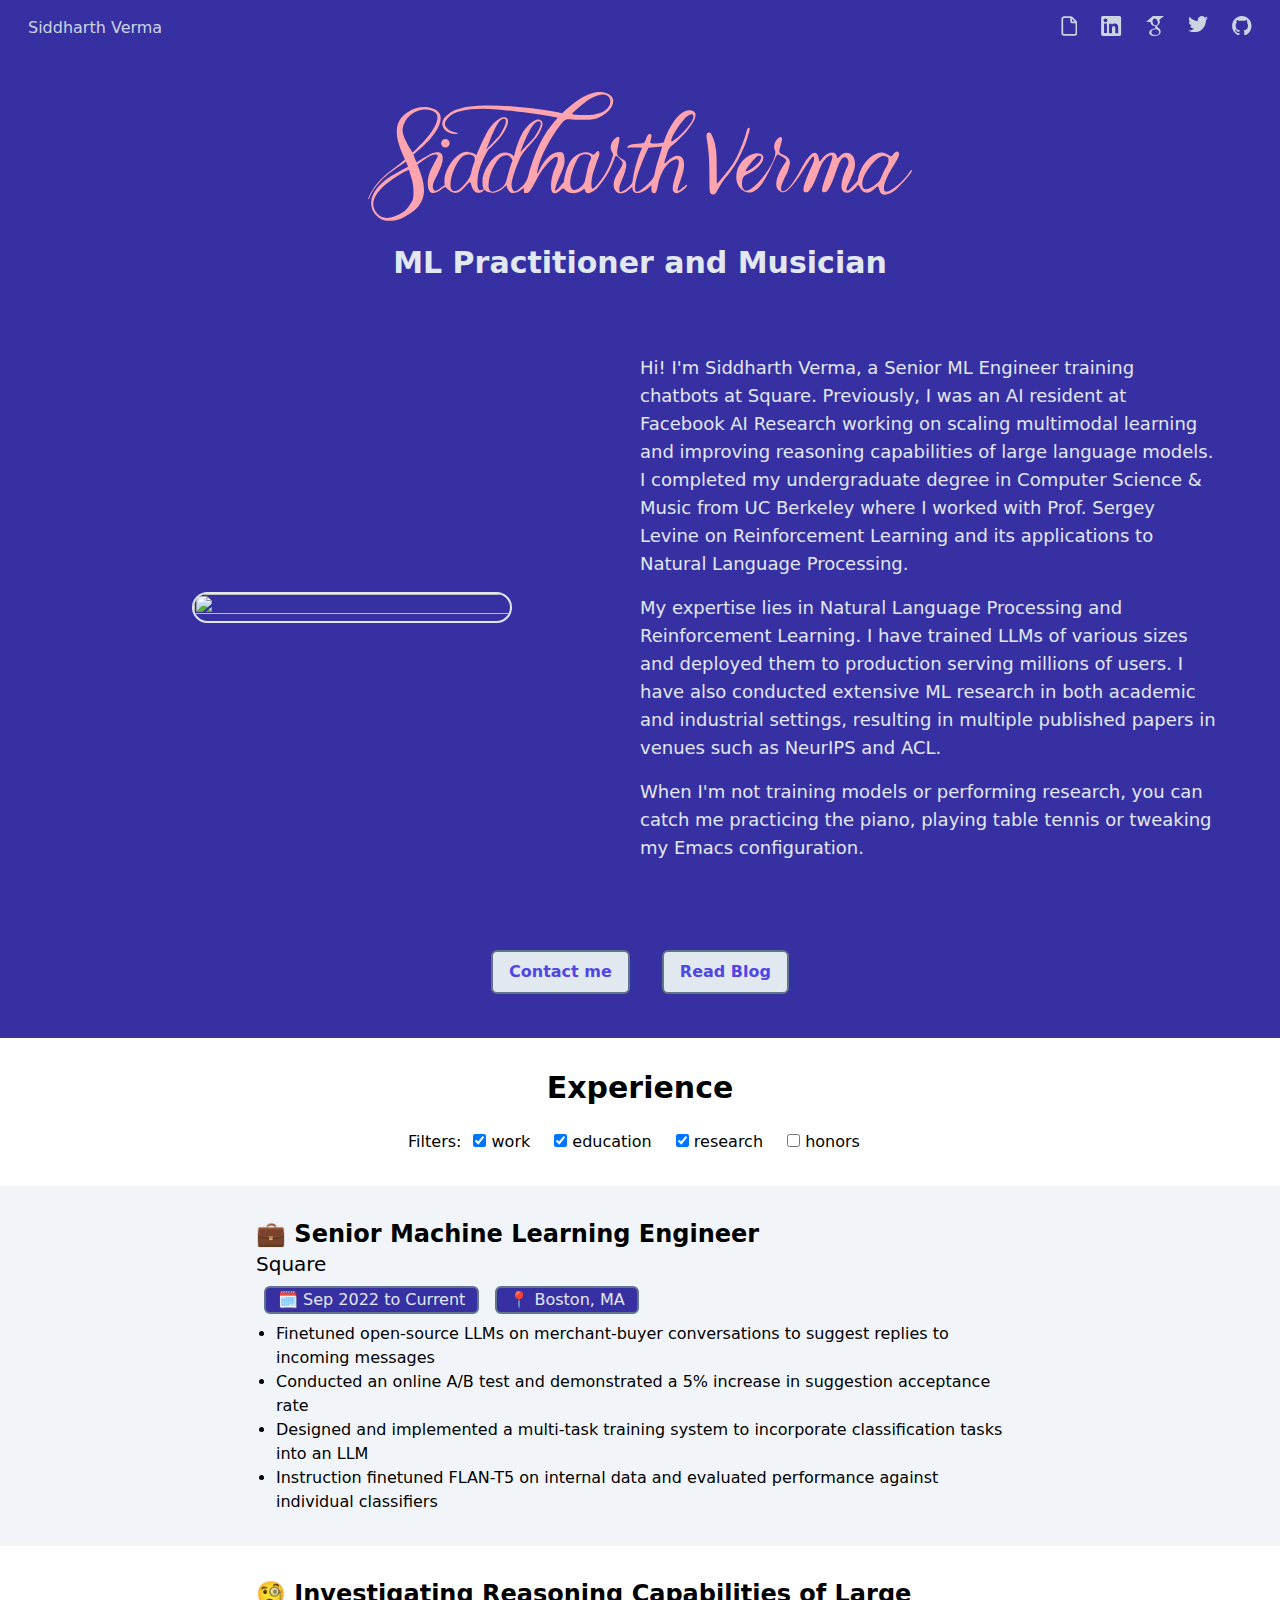
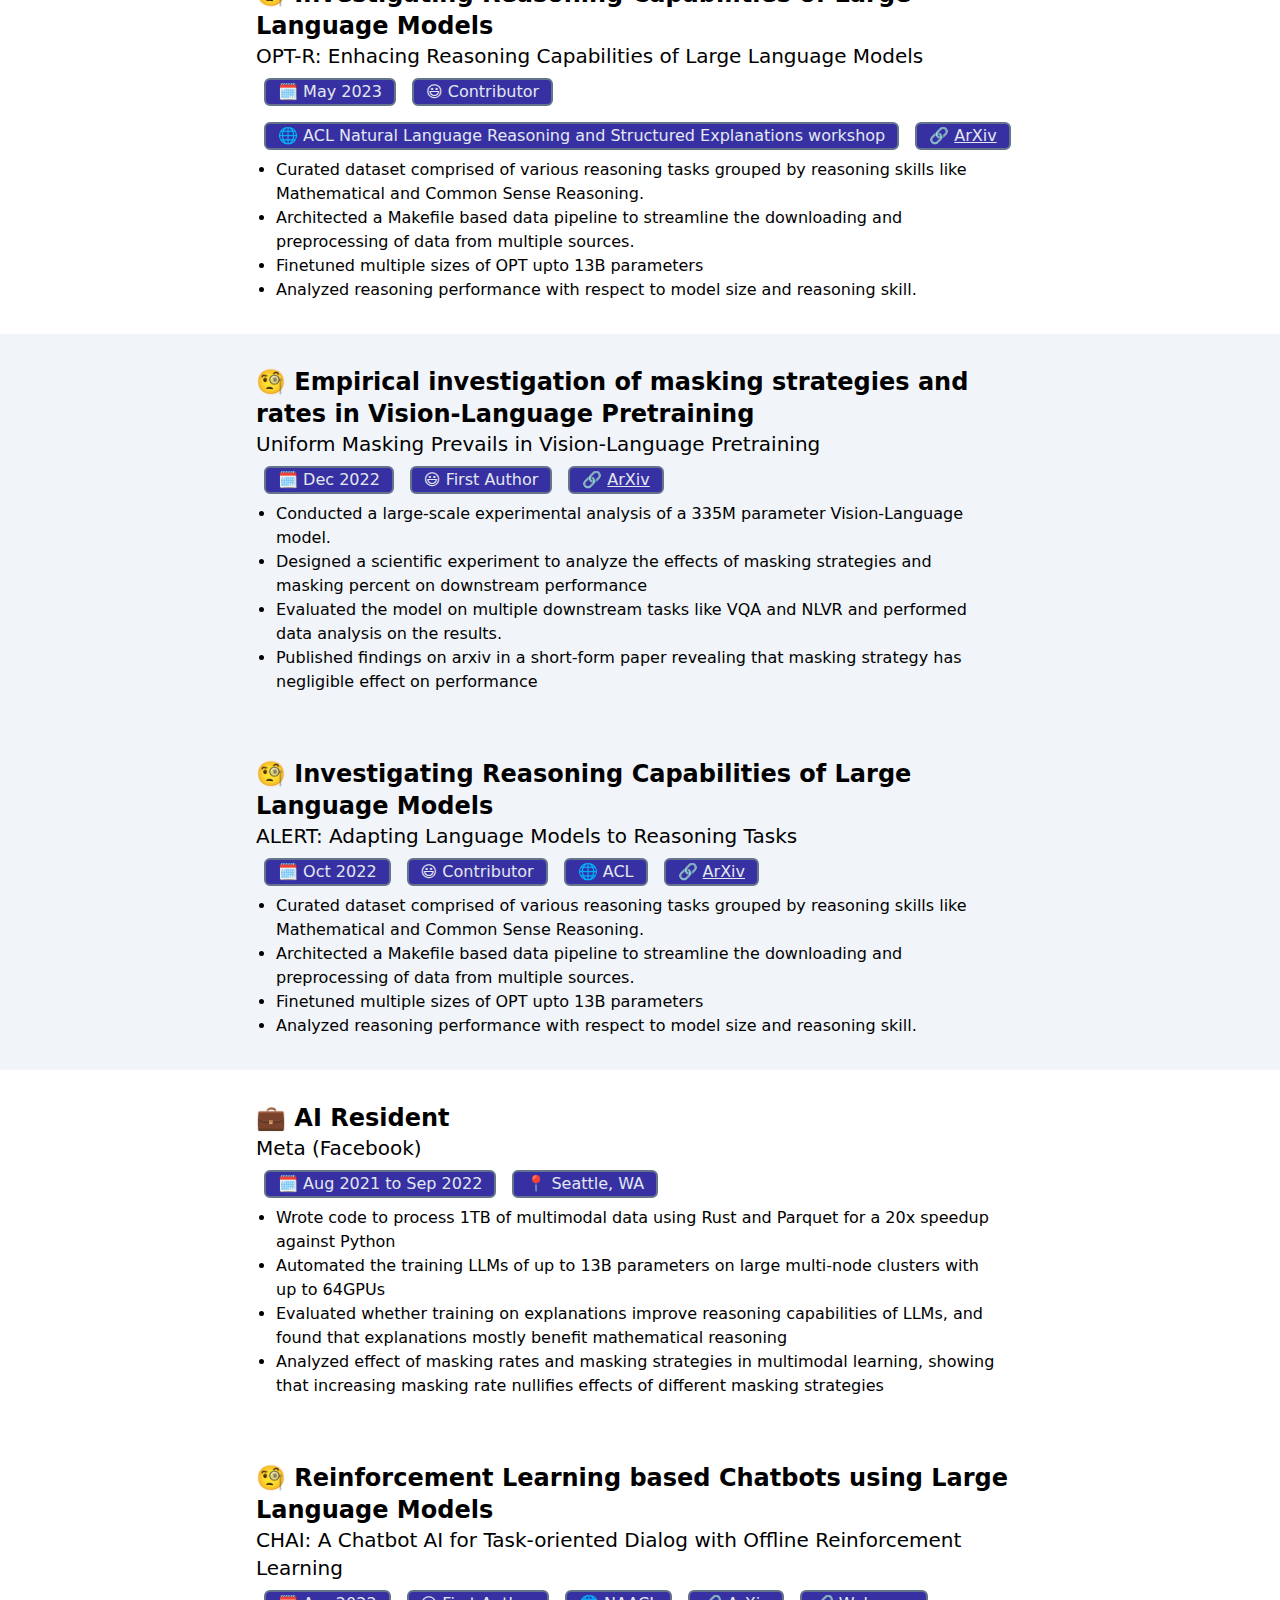
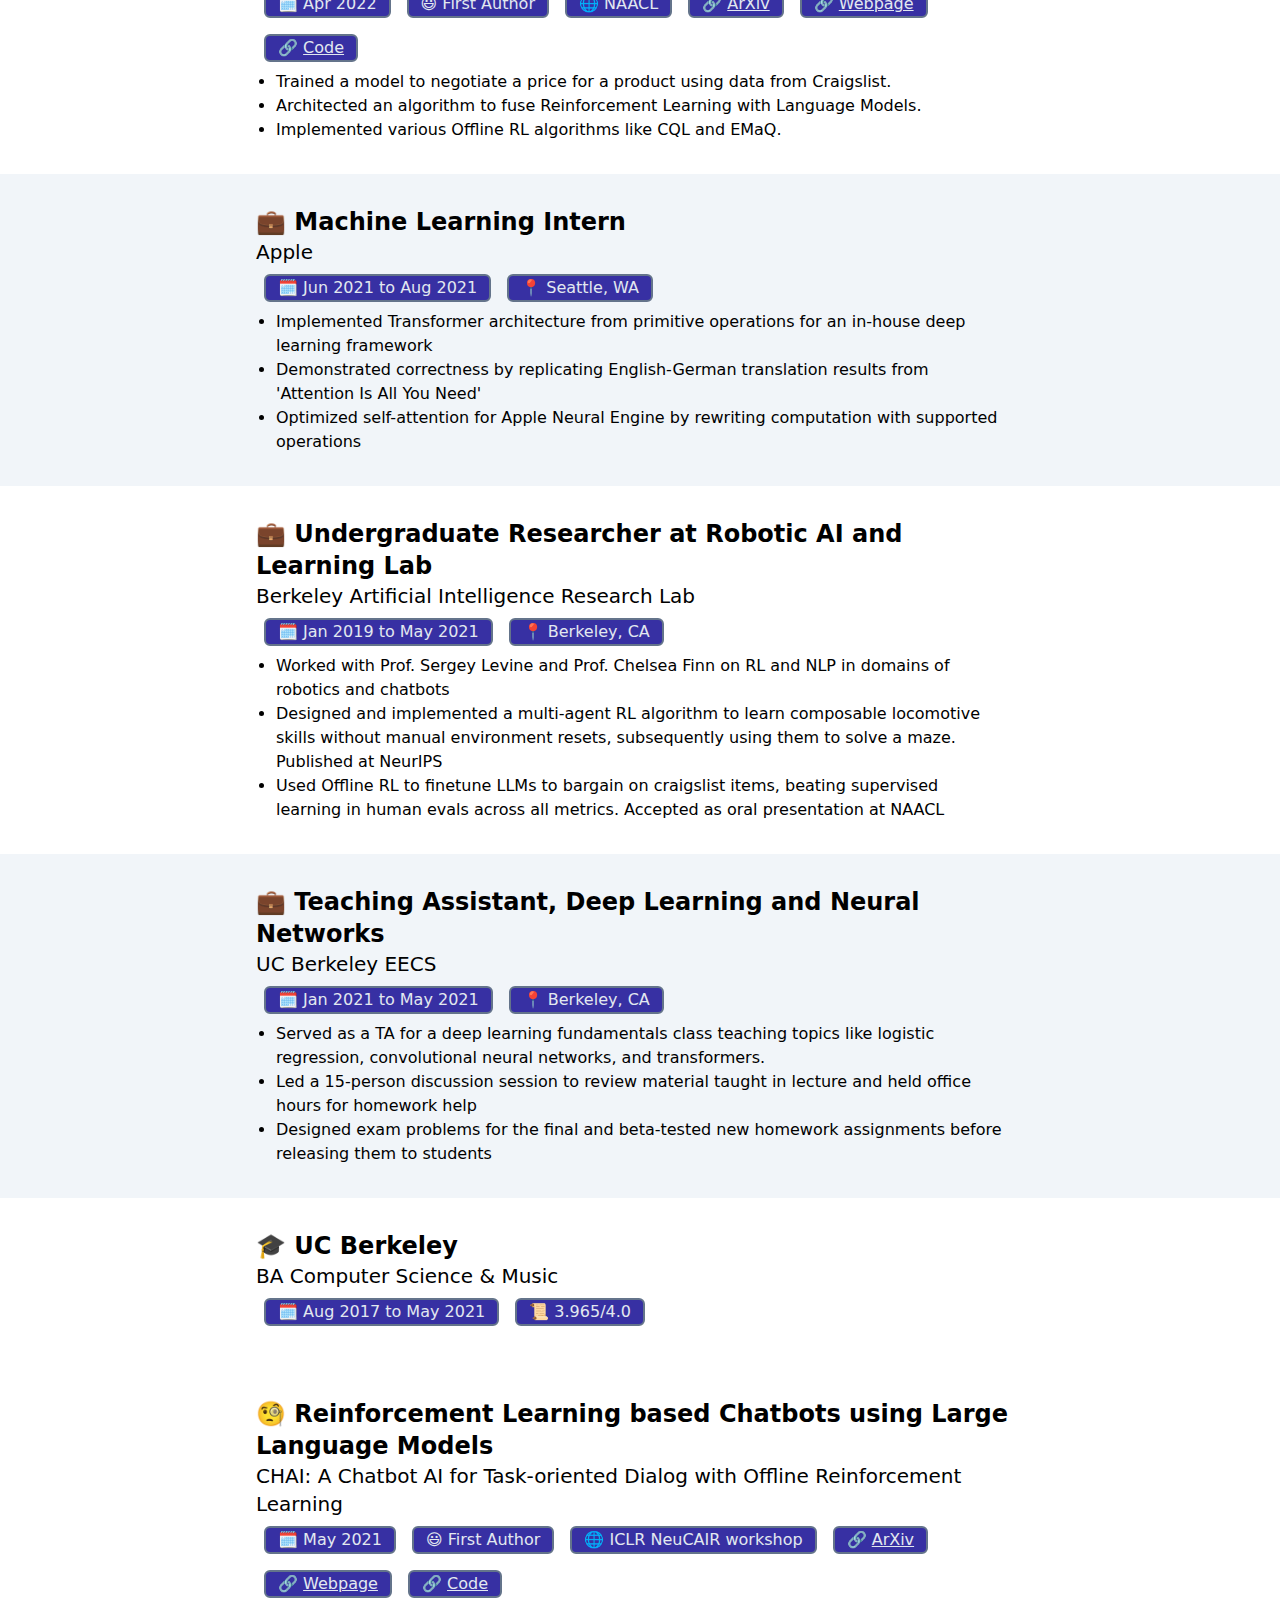
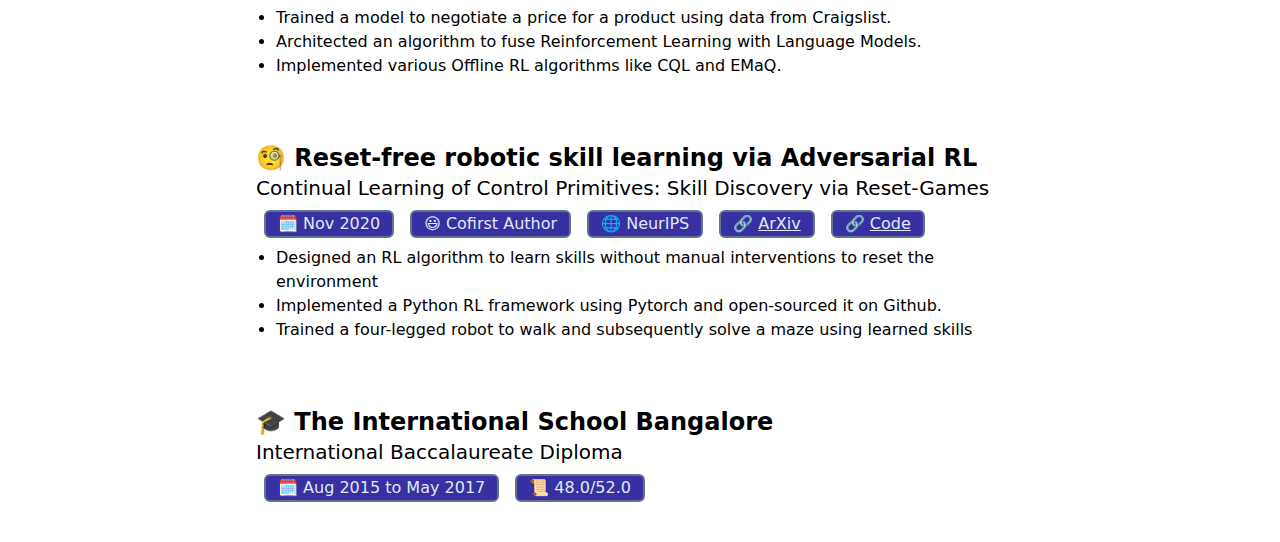
==== commit 781f8295: "Update from https://github.com/siddharthverma314/cv/commit/5f997df4da015386ad45de77c715066899a81507" ====
--- a/index.html
+++ b/index.html
@@ -28,4 +28,4 @@
 <path d="M442 277C442 289.703 431.703 300 419 300C406.297 300 396 289.703 396 277C396 264.297 406.297 254 419 254C431.703 254 442 264.297 442 277Z" fill="currentColor"/>
 <path fill-rule="evenodd" clip-rule="evenodd" d="M1104.57 148.773C1142.83 152.708 1207.04 150.458 1234.3 144.227C1315.5 120.5 1374.22 24.6968 1279.21 2.288C1199.77 -16.4448 1105.31 62.7266 1051.5 115.5C966.425 97.689 751.927 64.805 598.405 74.811C550.262 77.946 527.394 81.332 499.42 89.466C492.63 91.441 483.7 94.041 479.575 95.244C452.581 103.12 416.014 131.564 406.089 152.407C389.441 187.369 423.749 227.835 470.013 227.806C487.702 227.796 494.522 222.266 479.248 220.319C453.295 217.012 428.6 203.151 420.575 187.389C412.15 170.84 416.219 157.808 436.474 136.463C472.247 98.765 567.269 83.525 699.075 94.346C769.255 100.109 973.932 125.194 1027.5 139.5C1027.5 139.5 1023.3 143.948 993.748 179.664C929.954 256.784 893.028 359.272 867.242 454.312C860.22 480.187 848.189 500.312 832.004 513.254C829.293 515.422 825.115 518.962 822.719 521.122C805.956 536.232 793.917 542.654 786.63 533.1C772.337 514.361 773.964 490.276 793.3 434.35C800.729 412.864 805.505 400.586 821.435 362.023C831.424 337.842 859.659 306.054 883.646 279.05C897.913 262.988 910.677 248.618 917.204 238.548C934.704 211.548 960.183 164.432 933.013 151.538C905.842 138.644 858.704 182.048 832.704 228.548C807.009 274.501 789.994 351.209 789.597 353.006C789.776 352.15 792.866 334.646 747.856 327.788C688.787 318.788 620.331 420.533 620.067 481.135C619.977 502.003 620.067 511.5 626.882 526.377C625.089 526.264 622.064 527.159 618.006 529.312C606.494 535.419 599.141 527.366 597.847 524.529C593.5 515 589.5 504 595.539 454.812C601.578 405.624 641.56 321.434 655.5 309C669.44 296.566 713 252.5 730.5 225.5C748 198.5 773.479 151.384 746.309 138.49C719.138 125.596 672 169 646 215.5C620 262 586.5 344.312 586.5 344.312C579.5 336 577.5 329.919 541.931 324.5C482.862 315.5 414.406 417.245 414.142 477.847C414.099 487.835 414.142 496.5 416 504C416 504 398.897 514.959 387.786 523.744C379.5 530.296 357.388 548.485 351 515.385C344.612 482.286 424.455 390.176 400.5 338.516C392.195 320.606 365.357 325.72 350.857 329.72C336.357 333.72 292.692 361.607 262.5 381.016C253.625 362.327 248.5 342.016 246 338.516C273.188 315.73 311.439 281.69 335.161 255.385C354.814 233.592 462.5 104.528 324.575 82.348C258.989 71.801 180.778 115.073 161.971 172.312C143.164 229.551 169.5 299.054 200.075 364.812C157.618 401.204 109.037 432.604 69.637 472.198C42.4527 502.924 16.0752 534.812 0.5 578.672C3.095 583.521 6.57801 580.019 8.66101 570.467C19.5752 541.312 41.6403 511.191 61.961 489.557C101.165 443.109 157.21 410.968 206.075 376.271C206.575 377.312 217.075 403.812 217.075 404.812C197.433 414.675 178.028 424.744 159.075 435.812C140.123 446.88 25.8453 504 17.528 593.369C13.3 638.799 43.985 681.416 91.075 695.516C111.504 701.632 161.951 694.374 186.674 681.761C232.467 658.416 267.654 637.163 290.668 590.734C321.047 529.448 289.927 451.569 267.5 392.516C292.856 374.853 315.857 354.72 338.857 344.72C361.857 334.72 385.786 333.468 374.836 354.697C357.12 389.042 335.5 422 327.5 457C319.5 492 322.989 522.64 335.5 539.812C348.011 556.984 382.974 537.353 387.268 534.348C391.562 531.343 398 526.854 401.575 524.373C404.964 522.022 415.522 515.466 418.569 513.313C417.833 512.239 419 513 419 513C418.881 513.09 418.736 513.195 418.569 513.313C419.286 514.359 421.808 517.147 428.975 524.076C443.497 538.117 461.576 549.198 479.5 546C499.926 542.356 522.517 517.066 541.931 495.179C550.042 486.034 555.096 486.797 558.051 498.927C571.589 554.5 604.236 552.217 623.076 535.677C626.807 532.402 628.614 529.793 628.761 528.18C638.141 536.902 682.191 572.215 746.587 507.262C748.695 502.836 749.153 501.876 750.609 509.001C753.63 523.784 764.47 539.975 774.715 545.006C787.88 551.47 813.021 543.024 828.317 530.724C842.332 519.455 845.242 520.307 844.144 535.354C843.218 548.061 846.267 547.868 855.276 547.301C857.483 547.162 860.048 547 863 547C873.236 547 889.99 515.849 907.544 483.211C915.715 468.019 924.059 452.505 932 439.66C957 399.221 1017.36 333.118 1026.32 354.549C1029.76 362.793 1027.33 380.841 1011.97 413.028C988.723 459.199 968.071 602.071 1046.16 527.684C1056.19 518.129 1060.11 522.355 1065.5 528.175C1066.19 528.91 1066.89 529.671 1067.63 530.432C1091.55 554.898 1134.01 553.692 1164.38 527.684C1170.64 522.324 1174.03 524.129 1175.72 533.712C1181.32 565.5 1226.13 536.343 1242.72 518.156C1258.81 500.52 1280.77 471.053 1292.54 451.306C1307.35 426.453 1312.26 415.869 1333.15 363.812C1337.76 352.33 1338.79 349.207 1340.91 347.994C1341.8 347.485 1342.88 347.313 1344.5 347C1347.87 346.35 1352.65 351.472 1358.7 357.947L1358.7 357.948C1362.49 362.004 1366.77 366.591 1371.51 370.622C1383.83 381.087 1380.39 394.575 1355.88 432.036C1335.08 463.82 1315.7 508.126 1344.5 540C1372.07 563.774 1415.33 531.434 1432 510C1425.95 570.272 1489.94 543.966 1514.41 522.426C1535.02 504.283 1535.9 499.366 1534.92 519.366C1533.96 539.215 1535.95 547.788 1548 547.788C1560.58 547.788 1561.52 543.266 1570.4 500.271L1570.57 499.483C1579.42 456.626 1602.1 403.501 1638.06 377.697C1660.51 361.591 1674.51 359.442 1681.55 371.02C1686.17 385.514 1676.84 415.235 1667.1 446.237C1651.66 495.401 1635.21 547.788 1671.78 547.788C1689.23 547.788 1733.61 510.79 1726.53 502.253C1724.84 500.222 1717.22 506.967 1708.28 514.884C1697.67 524.273 1685.21 535.311 1678.57 535.311C1671.89 535.311 1679.46 513.49 1689.47 484.607L1689.47 484.604L1689.48 484.595C1695.12 468.328 1701.53 449.823 1706.62 431.715C1727.25 341.312 1676.9 319.87 1616.51 378.475C1602.01 392.543 1600.99 387.385 1612.14 356.312C1614.24 350.456 1615.97 344.623 1617.66 338.909C1623.58 318.939 1629.07 300.42 1648.51 287.432C1679.5 266.729 1823.52 121.582 1755.4 101.353C1682.17 79.6079 1614.95 222.408 1602.5 271.5C1586.58 276.055 1545.57 282.322 1531.25 276.88C1527 275.265 1526.94 271.979 1530.88 258.489C1537.46 235.939 1536.19 227.812 1526.09 227.812C1517.81 227.812 1513.67 233.36 1503.53 258.021C1495.83 276.756 1495.05 277.257 1472.07 278.299C1428.96 280.255 1403.57 287.841 1403.57 298.768C1403.57 302.404 1407.53 303.319 1415.06 301.426C1424.24 299.12 1476.74 300.71 1484.5 301.426C1459.77 352.562 1438.67 429.953 1431.97 486.456C1429.43 507.933 1366.92 552.562 1362.38 539.236C1356.16 520.951 1365.9 497.465 1373.07 480.812C1402.86 411.603 1405.84 379.008 1383.46 367.357C1371.72 361.246 1352.79 351.183 1350 337.498C1347.63 325.854 1349.85 310.292 1357.91 275.812C1361.73 259.516 1362.18 248.249 1359.17 244.917C1356.02 241.434 1351.98 242.224 1343.07 248.065C1315.38 266.231 1305.83 301.337 1321.86 326.127C1327.42 334.73 1328.68 337.701 1323.5 352.5C1322.11 356.478 1320.81 360.266 1319.55 363.936C1311.87 386.376 1305.7 404.393 1288.58 434.312C1272.27 462.801 1262.05 475.801 1249.76 491.441L1249.76 491.445C1247.03 494.915 1244.2 498.515 1241.18 502.443C1236.08 509.083 1222.01 521.731 1218.03 523.255C1204.31 528.52 1208.67 466.511 1220 434.312C1223.02 425.731 1225.89 416.594 1228.8 407.314L1228.8 407.313C1234.45 389.314 1240.27 370.776 1247.68 354.711C1258.92 328.802 1250.66 309.209 1235.64 326.127C1221.27 342.3 1220.04 342.793 1211.18 335.954C1188.34 318.337 1148.48 325.39 1114 353.147C1084.39 376.984 1065.47 442.104 1061.55 479.733C1060.67 488.141 1059.37 489.338 1056.14 492.303C1054.06 494.211 1051.18 496.851 1047.1 502.617C1028.85 528.451 1010.41 542.148 1013.09 527.886C1017.69 503.357 1029.24 476.631 1040.22 451.21C1052.71 422.319 1064.46 395.114 1064.46 374.737C1064.46 341.017 1059.53 325 1039.5 325C978.32 325 943.462 390.788 919.581 439.66C916.007 440.906 915.017 439.689 915.833 435.05C931.221 347.488 988.799 247.865 1039.37 181.864C1065.84 147.325 1069.99 145.216 1104.57 148.773ZM1173.07 124.404C1101.55 123.056 1097.32 121.912 1113.32 108.262C1119.34 103.136 1125.45 97.7523 1131.69 92.2634C1131.69 92.2611 1131.69 92.2589 1131.7 92.2567C1131.7 92.2552 1131.7 92.2537 1131.7 92.2522L1131.71 92.2483L1131.71 92.2466L1131.71 92.2458L1131.71 92.244L1131.71 92.2429C1169.41 59.0647 1211.46 22.0532 1260.92 14.944C1311.04 7.73687 1326.98 53.695 1296.79 87.561C1274.14 112.973 1232.02 125.516 1173.07 124.404ZM1652 264.5C1620.77 285.133 1666.37 197.217 1712.5 146.265C1756.18 98.0361 1783.6 122.698 1739.57 178.812C1714.31 211.006 1686.67 241.611 1652 264.5ZM1519.59 493.43C1478.1 533.605 1454.74 549.751 1447.3 532.926C1434.01 476.5 1518.5 301.426 1518.5 301.426L1592.52 295.311C1587.75 314.754 1581.55 334.635 1575.31 354.643L1575.31 354.647C1566.26 383.652 1557.13 412.925 1552.17 441.52C1548.79 460.936 1542.05 471.681 1519.59 493.43ZM1136.88 358.254C1143.93 347.708 1152.89 341.268 1164.38 338.484C1192.61 331.642 1215.96 346.276 1205.74 364.4C1194.72 383.926 1187.64 418.491 1181.53 448.303C1178.77 461.783 1176.21 474.291 1173.57 483.998C1166.02 511.806 1120.26 540.315 1105.57 526.371C1073.98 496.397 1119.08 384.866 1136.88 358.254ZM188.098 194.685C198.926 141.523 244.25 101.255 300.503 94.82C322.284 92.328 350.798 99.654 364.174 111.178C402.637 144.316 342.312 235.46 240.901 327.788C238.062 322.875 234.972 317.672 231.755 312.257C209.588 274.942 181.412 227.512 188.098 194.685ZM556.994 443.7C552.829 466.209 508 525.447 481 534.348C428.975 551.5 447 461.5 465 421C483 380.5 502.958 349.642 523.979 342.579C545 335.516 557.405 340.579 563.575 342.818C580.016 348.785 582.55 364.265 571.589 391.778C565.128 407.99 560.189 426.441 556.994 443.7ZM181.099 440.812C201.58 427.824 216.167 422.458 222.075 420.312C224.691 431.895 228.267 443.325 231.85 454.777C235.01 464.876 238.175 474.992 240.692 485.246C246.795 510.109 248.218 565.478 243.149 580.812C237.164 598.914 209.562 636.803 195.383 646.379C135.529 686.802 82.378 692.776 53.075 662.373C2.00653 609.389 40.0224 552.873 82.575 512.205C102.382 493.281 130.581 472.848 181.099 440.812ZM710.5 236.5C702.962 246.111 662.5 289.757 639 312.257C646.093 296.429 653.03 279.533 659.901 262.797C684.396 203.133 708.057 145.5 735 145.5C769.5 145.5 716.619 228.699 710.5 236.5ZM782.235 371.538C771.207 400.39 761.751 430.434 753.948 461.34C746.144 492.246 738.95 520.484 686.925 537.636C634.9 554.788 652.925 464.788 670.925 424.288C688.925 383.788 708.883 352.93 729.904 345.867C757.17 336.706 772.597 344.576 782.235 371.538ZM921.704 158.548C962.007 156.538 903.323 241.746 897.204 249.548L825.704 325.305C825.704 325.305 881.401 160.558 921.704 158.548Z" fill="currentColor"/>
 </svg>
-</div><div class="p-2 font-bold text-2xl md:text-3xl text-center">ML Practitioner and Musician</div><hr><div class="p-2 w-3/4 max-w-2xl"><p class="mt-4 first:mt-0 text-lg">Hi! I&#39;m Siddharth Verma, a Senior ML Engineer training chatbots at Square. Previously, I was an AI resident at Facebook AI Research working on scaling multimodal learning and improving reasoning capabilities of large language models. I completed my undergraduate degree in Computer Science &amp; Music from UC Berkeley where I worked with Prof. Sergey Levine on Reinforcement Learning and its applications to Natural Language Processing.</p><p class="mt-4 first:mt-0 text-lg">My expertise lies in Natural Language Processing and Reinforcement Learning. I have trained LLMs of various sizes for both industrial research and production purposes. Furthermore, I have conducted extensive ML research in both academic and industrial settings, resulting in multiple published papers in esteemed venues such as NeurIPS and ACL.</p><p class="mt-4 first:mt-0 text-lg">When I&#39;m not training models or performing research, you can catch me practicing the piano, playing table tennis or tweaking my Emacs configuration.</p></div><div class="my-2 flex flex-row"><a class="m-4 px-4 py-2 border-2 border-slate-500 bg-slate-200 hover:bg-slate-400 font-bold text-indigo-600 rounded-md" href="mailto:siddharthverma314@gmail.com">Contact me</a><a class="m-4 px-4 py-2 border-2 border-slate-500 bg-slate-200 hover:bg-slate-400 font-bold text-indigo-600 rounded-md" href="/blog.html">Read Blog</a></div></div></div><div class="mx-auto flex flex-col items-center p-5"><div class="font-bold text-3xl p-3">Experience</div><div class="flex flex-wrap p-3" id="filter"><div>Filters:</div><div class="px-3"><input type="checkbox" checked="" onclick="update()"><label for="content-work"> work</label></div><div class="px-3"><input type="checkbox" checked="" onclick="update()"><label for="content-work"> education</label></div><div class="px-3"><input type="checkbox" checked="" onclick="update()"><label for="content-work"> research</label></div><div class="px-3"><input type="checkbox" checked="" onclick="update()"><label for="content-work"> honors</label></div></div></div><div id="content"><div class="mx-auto px-8 md:px-32 lg:px-64 py-4 md:py-8 odd:bg-slate-100" data-content="0"><div class="font-bold text-2xl">💼 Senior Machine Learning Engineer</div><div class="text-xl">Square</div><div class="flex flex-wrap"><div class="m-2 px-3 rounded-md border-2 border-slate-500 bg-indigo-800 text-slate-200">🗓️ Sep 2022 to Current</div><div class="m-2 px-3 rounded-md border-2 border-slate-500 bg-indigo-800 text-slate-200">📍 Boston, MA</div></div><ul class="px-5 list-disc"><li>Finetuned open-source LLMs on merchant-buyer conversations to to suggest replies to incoming messages</li><li>Conducted on online A/B test and demonstrated a 5% increase in suggestion acceptance rate</li><li>Trained a multi-task model to replace most production ML models by instruction finetuning FLAN-T5 on classification and generation tasks</li></ul></div><div class="mx-auto px-8 md:px-32 lg:px-64 py-4 md:py-8 odd:bg-slate-100" data-content="3"><div class="font-bold text-2xl">🥂 Reviewer for EMNLP 2023</div><div class="text-xl">Peer review paper submissions</div><div class="flex flex-wrap"><div class="m-2 px-3 rounded-md border-2 border-slate-500 bg-indigo-800 text-slate-200">🗓️ Dec 2023</div></div><ul class="px-5 list-disc"></ul></div><div class="mx-auto px-8 md:px-32 lg:px-64 py-4 md:py-8 odd:bg-slate-100" data-content="3"><div class="font-bold text-2xl">🥂 Reviewer for ACL 2023</div><div class="text-xl">Peer review paper submissions</div><div class="flex flex-wrap"><div class="m-2 px-3 rounded-md border-2 border-slate-500 bg-indigo-800 text-slate-200">🗓️ Jul 2023</div></div><ul class="px-5 list-disc"></ul></div><div class="mx-auto px-8 md:px-32 lg:px-64 py-4 md:py-8 odd:bg-slate-100" data-content="2"><div class="font-bold text-2xl">🧐 Investigating Reasoning Capabilities of Large Language Models</div><div class="text-xl">OPT-R: Enhacing Reasoning Capabilities of Large Language Models</div><div class="flex flex-wrap"><div class="m-2 px-3 rounded-md border-2 border-slate-500 bg-indigo-800 text-slate-200">🗓️ May 2023</div><div class="m-2 px-3 rounded-md border-2 border-slate-500 bg-indigo-800 text-slate-200">😃 Contributor</div><div class="m-2 px-3 rounded-md border-2 border-slate-500 bg-indigo-800 text-slate-200">🌐 ACL Natural Language Reasoning and Structured Explanations workshop</div><div class="m-2 px-3 rounded-md border-2 border-slate-500 bg-indigo-800 text-slate-200">🔗 <a class="underline" href="https://arxiv.org/abs/2305.12001">ArXiv</a></div></div><ul class="px-5 list-disc"><li>Curated dataset comprised of various reasoning tasks grouped by reasoning skills like Mathematical and Common Sense Reasoning.</li><li>Architected a Makefile based data pipeline to streamline the downloading and preprocessing of data from multiple sources.</li><li>Finetuned multiple sizes of OPT upto 13B parameters</li><li>Analyzed reasoning performance with respect to model size and reasoning skill.</li></ul></div><div class="mx-auto px-8 md:px-32 lg:px-64 py-4 md:py-8 odd:bg-slate-100" data-content="2"><div class="font-bold text-2xl">🧐 Empirical investigation of masking strategies and rates in Vision-Language Pretraining</div><div class="text-xl">Uniform Masking Prevails in Vision-Language Pretraining</div><div class="flex flex-wrap"><div class="m-2 px-3 rounded-md border-2 border-slate-500 bg-indigo-800 text-slate-200">🗓️ Dec 2022</div><div class="m-2 px-3 rounded-md border-2 border-slate-500 bg-indigo-800 text-slate-200">😃 First Author</div><div class="m-2 px-3 rounded-md border-2 border-slate-500 bg-indigo-800 text-slate-200">🔗 <a class="underline" href="https://arxiv.org/abs/2212.05195">ArXiv</a></div></div><ul class="px-5 list-disc"><li>Conducted a large-scale experimental analysis of a 335M parameter Vision-Language model.</li><li>Designed a scientific experiment to analyze the effects of masking strategies and masking percent on downstream performance</li><li>Evaluated the model on multiple downstream tasks like VQA and NLVR and performed data analysis on the results.</li><li>Published findings on arxiv in a short-form paper revealing that masking strategy has negligible effect on performance</li></ul></div><div class="mx-auto px-8 md:px-32 lg:px-64 py-4 md:py-8 odd:bg-slate-100" data-content="3"><div class="font-bold text-2xl">🥂 Reviewer for EMNLP 2022</div><div class="text-xl">Peer review paper submissions</div><div class="flex flex-wrap"><div class="m-2 px-3 rounded-md border-2 border-slate-500 bg-indigo-800 text-slate-200">🗓️ Dec 2022</div></div><ul class="px-5 list-disc"></ul></div><div class="mx-auto px-8 md:px-32 lg:px-64 py-4 md:py-8 odd:bg-slate-100" data-content="2"><div class="font-bold text-2xl">🧐 Investigating Reasoning Capabilities of Large Language Models</div><div class="text-xl">ALERT: Adapting Language Models to Reasoning Tasks</div><div class="flex flex-wrap"><div class="m-2 px-3 rounded-md border-2 border-slate-500 bg-indigo-800 text-slate-200">🗓️ Oct 2022</div><div class="m-2 px-3 rounded-md border-2 border-slate-500 bg-indigo-800 text-slate-200">😃 Contributor</div><div class="m-2 px-3 rounded-md border-2 border-slate-500 bg-indigo-800 text-slate-200">🌐 ACL</div><div class="m-2 px-3 rounded-md border-2 border-slate-500 bg-indigo-800 text-slate-200">🔗 <a class="underline" href="https://arxiv.org/abs/2212.08286">ArXiv</a></div></div><ul class="px-5 list-disc"><li>Curated dataset comprised of various reasoning tasks grouped by reasoning skills like Mathematical and Common Sense Reasoning.</li><li>Architected a Makefile based data pipeline to streamline the downloading and preprocessing of data from multiple sources.</li><li>Finetuned multiple sizes of OPT upto 13B parameters</li><li>Analyzed reasoning performance with respect to model size and reasoning skill.</li></ul></div><div class="mx-auto px-8 md:px-32 lg:px-64 py-4 md:py-8 odd:bg-slate-100" data-content="0"><div class="font-bold text-2xl">💼 AI Resident</div><div class="text-xl">Meta (Facebook)</div><div class="flex flex-wrap"><div class="m-2 px-3 rounded-md border-2 border-slate-500 bg-indigo-800 text-slate-200">🗓️ Aug 2021 to Sep 2022</div><div class="m-2 px-3 rounded-md border-2 border-slate-500 bg-indigo-800 text-slate-200">📍 Seattle, WA</div></div><ul class="px-5 list-disc"><li>Wrote code to process 1TB of multimodal data using Rust and Parquet for a 20x speedup against Python.</li><li>Automated the training LLMs of upto 13B parameters on large multi-node clusters with upto 64GPUs</li><li>Evaluated whether training on explanations improve reasoning capabilities of LLMs, and found that explanations mostly benefit mathematical reasoning</li><li>Analyzed effect of masking rates and masking strategies in multimodal learning, showing that increasing masking rate nullifies effects of different masking strategies</li></ul></div><div class="mx-auto px-8 md:px-32 lg:px-64 py-4 md:py-8 odd:bg-slate-100" data-content="3"><div class="font-bold text-2xl">🥂 Reviewer for SIGIR 2022</div><div class="text-xl">Peer review paper submissions</div><div class="flex flex-wrap"><div class="m-2 px-3 rounded-md border-2 border-slate-500 bg-indigo-800 text-slate-200">🗓️ May 2022</div></div><ul class="px-5 list-disc"></ul></div><div class="mx-auto px-8 md:px-32 lg:px-64 py-4 md:py-8 odd:bg-slate-100" data-content="2"><div class="font-bold text-2xl">🧐 Reinforcement Learning based Chatbots using Large Language Models</div><div class="text-xl">CHAI: A Chatbot AI for Task-oriented Dialog with Offline Reinforcement Learning</div><div class="flex flex-wrap"><div class="m-2 px-3 rounded-md border-2 border-slate-500 bg-indigo-800 text-slate-200">🗓️ Apr 2022</div><div class="m-2 px-3 rounded-md border-2 border-slate-500 bg-indigo-800 text-slate-200">😃 First Author</div><div class="m-2 px-3 rounded-md border-2 border-slate-500 bg-indigo-800 text-slate-200">🌐 NAACL</div><div class="m-2 px-3 rounded-md border-2 border-slate-500 bg-indigo-800 text-slate-200">🔗 <a class="underline" href="https://arxiv.org/abs/2204.08426">ArXiv</a></div><div class="m-2 px-3 rounded-md border-2 border-slate-500 bg-indigo-800 text-slate-200">🔗 <a class="underline" href="https://siddharthverma314.github.io/research/chai-acl-2022/">Webpage</a></div><div class="m-2 px-3 rounded-md border-2 border-slate-500 bg-indigo-800 text-slate-200">🔗 <a class="underline" href="https://github.com/siddharthverma314/chai-naacl-2022">Code</a></div></div><ul class="px-5 list-disc"><li>Trained a model to negotiate a price for a product using data from Craigslist.</li><li>Architected an algorithm to fuse Reinforcement Learning with Language Models.</li><li>Implemented various Offline RL algorithms like CQL and EMaQ.</li></ul></div><div class="mx-auto px-8 md:px-32 lg:px-64 py-4 md:py-8 odd:bg-slate-100" data-content="0"><div class="font-bold text-2xl">💼 Machine Learning Intern</div><div class="text-xl">Apple</div><div class="flex flex-wrap"><div class="m-2 px-3 rounded-md border-2 border-slate-500 bg-indigo-800 text-slate-200">🗓️ Jun 2021 to Aug 2021</div><div class="m-2 px-3 rounded-md border-2 border-slate-500 bg-indigo-800 text-slate-200">📍 Seattle, WA</div></div><ul class="px-5 list-disc"><li>Implemented Transformer architecture from primitive operations for an in-house deep learning framework</li><li>Demonstrated correctness by replicating English-German translation results from &#39;Attention Is All You Need&#39;</li><li>Optimized self-attention for Apple Neural Engine by rewriting computation with supported operations</li><li>Implementation was used internally at Apple to train language models to run on the iPhone</li></ul></div><div class="mx-auto px-8 md:px-32 lg:px-64 py-4 md:py-8 odd:bg-slate-100" data-content="0"><div class="font-bold text-2xl">💼 Undergraduate Researcher at Robotic AI and Learning Lab</div><div class="text-xl">Berkeley Artificial Intelligence Research Lab</div><div class="flex flex-wrap"><div class="m-2 px-3 rounded-md border-2 border-slate-500 bg-indigo-800 text-slate-200">🗓️ Jan 2019 to May 2021</div><div class="m-2 px-3 rounded-md border-2 border-slate-500 bg-indigo-800 text-slate-200">📍 Berkeley, CA</div></div><ul class="px-5 list-disc"><li>Worked with Prof. Sergey Levine and Prof. Chelsea Finn on RL and NLP with domains of robotics and chatbots</li><li>Designed a multi-agent RL algorithm to learn composable skills without manual environment resets</li><li>Used Offline RL to finetune LLMs to bargain on craigslist items, beating supervised learning in human evals</li><li>Published work at major conferences like NeurIPS and NAACL</li></ul></div><div class="mx-auto px-8 md:px-32 lg:px-64 py-4 md:py-8 odd:bg-slate-100" data-content="0"><div class="font-bold text-2xl">💼 Teaching Assistant, Deep Learning and Neural Networks</div><div class="text-xl">UC Berkeley EECS</div><div class="flex flex-wrap"><div class="m-2 px-3 rounded-md border-2 border-slate-500 bg-indigo-800 text-slate-200">🗓️ Jan 2021 to May 2021</div><div class="m-2 px-3 rounded-md border-2 border-slate-500 bg-indigo-800 text-slate-200">📍 Berkeley, CA</div></div><ul class="px-5 list-disc"><li>Served as a TA for a deep learning fundamentals class teaching topics like logistic regression, convolutional neural networks, and transformers.</li><li>Led a 15-person discussion session to review material taught in lecture and held office hours for homework help</li><li>Designed exam problems for the final and beta-tested new homework assignments before releasing them to students</li></ul></div><div class="mx-auto px-8 md:px-32 lg:px-64 py-4 md:py-8 odd:bg-slate-100" data-content="1"><div class="font-bold text-2xl">🎓 UC Berkeley</div><div class="text-xl">BA Computer Science &amp; Music</div><div class="flex flex-wrap"><div class="m-2 px-3 rounded-md border-2 border-slate-500 bg-indigo-800 text-slate-200">🗓️ Aug 2017 to May 2021</div><div class="m-2 px-3 rounded-md border-2 border-slate-500 bg-indigo-800 text-slate-200">📜 3.965/4.0</div></div><ul class="px-5 list-disc"></ul></div><div class="mx-auto px-8 md:px-32 lg:px-64 py-4 md:py-8 odd:bg-slate-100" data-content="3"><div class="font-bold text-2xl">🥂 High Distinction</div><div class="text-xl">Graduated with High Distinction. Equivalent to magna cum laude.</div><div class="flex flex-wrap"><div class="m-2 px-3 rounded-md border-2 border-slate-500 bg-indigo-800 text-slate-200">🗓️ May 2021</div></div><ul class="px-5 list-disc"></ul></div><div class="mx-auto px-8 md:px-32 lg:px-64 py-4 md:py-8 odd:bg-slate-100" data-content="2"><div class="font-bold text-2xl">🧐 Reinforcement Learning based Chatbots using Large Language Models</div><div class="text-xl">CHAI: A Chatbot AI for Task-oriented Dialog with Offline Reinforcement Learning</div><div class="flex flex-wrap"><div class="m-2 px-3 rounded-md border-2 border-slate-500 bg-indigo-800 text-slate-200">🗓️ May 2021</div><div class="m-2 px-3 rounded-md border-2 border-slate-500 bg-indigo-800 text-slate-200">😃 First Author</div><div class="m-2 px-3 rounded-md border-2 border-slate-500 bg-indigo-800 text-slate-200">🌐 ICLR NeuCAIR workshop</div><div class="m-2 px-3 rounded-md border-2 border-slate-500 bg-indigo-800 text-slate-200">🔗 <a class="underline" href="https://arxiv.org/abs/2204.08426">ArXiv</a></div><div class="m-2 px-3 rounded-md border-2 border-slate-500 bg-indigo-800 text-slate-200">🔗 <a class="underline" href="https://siddharthverma314.github.io/research/chai-acl-2022/">Webpage</a></div><div class="m-2 px-3 rounded-md border-2 border-slate-500 bg-indigo-800 text-slate-200">🔗 <a class="underline" href="https://github.com/siddharthverma314/chai-naacl-2022">Code</a></div></div><ul class="px-5 list-disc"><li>Trained a model to negotiate a price for a product using data from Craigslist.</li><li>Architected an algorithm to fuse Reinforcement Learning with Language Models.</li><li>Implemented various Offline RL algorithms like CQL and EMaQ.</li></ul></div><div class="mx-auto px-8 md:px-32 lg:px-64 py-4 md:py-8 odd:bg-slate-100" data-content="3"><div class="font-bold text-2xl">🥂 Phi Beta Kappa</div><div class="text-xl">Honor society for top graduates in college of L&amp;S.</div><div class="flex flex-wrap"><div class="m-2 px-3 rounded-md border-2 border-slate-500 bg-indigo-800 text-slate-200">🗓️ Jan 2021</div></div><ul class="px-5 list-disc"></ul></div><div class="mx-auto px-8 md:px-32 lg:px-64 py-4 md:py-8 odd:bg-slate-100" data-content="2"><div class="font-bold text-2xl">🧐 Reset-free robotic skill learning via Adversarial RL</div><div class="text-xl">Continual Learning of Control Primitives: Skill Discovery via Reset-Games</div><div class="flex flex-wrap"><div class="m-2 px-3 rounded-md border-2 border-slate-500 bg-indigo-800 text-slate-200">🗓️ Nov 2020</div><div class="m-2 px-3 rounded-md border-2 border-slate-500 bg-indigo-800 text-slate-200">😃 Cofirst Author</div><div class="m-2 px-3 rounded-md border-2 border-slate-500 bg-indigo-800 text-slate-200">🌐 NeurIPS</div><div class="m-2 px-3 rounded-md border-2 border-slate-500 bg-indigo-800 text-slate-200">🔗 <a class="underline" href="https://arxiv.org/abs/2011.05286">ArXiv</a></div><div class="m-2 px-3 rounded-md border-2 border-slate-500 bg-indigo-800 text-slate-200">🔗 <a class="underline" href="https://github.com/siddharthverma314/clcp-neurips-2020">Code</a></div></div><ul class="px-5 list-disc"><li>Designed an RL algorithm to learn skills without manual interventions to reset the environment</li><li>Implemented a Python RL framework using Pytorch and open-sourced it on Github.</li><li>Trained a four-legged robot to walk and subsequently solve a maze using learned skills</li></ul></div><div class="mx-auto px-8 md:px-32 lg:px-64 py-4 md:py-8 odd:bg-slate-100" data-content="3"><div class="font-bold text-2xl">🥂 EECS Honors</div><div class="text-xl">Awarded to the top students in EECS/CS who perform research.</div><div class="flex flex-wrap"><div class="m-2 px-3 rounded-md border-2 border-slate-500 bg-indigo-800 text-slate-200">🗓️ Jan 2020</div></div><ul class="px-5 list-disc"></ul></div><div class="mx-auto px-8 md:px-32 lg:px-64 py-4 md:py-8 odd:bg-slate-100" data-content="3"><div class="font-bold text-2xl">🥂 Upsilon Pi Epsilon</div><div class="text-xl">Computer Science Honor Society. Was on the board of directors.</div><div class="flex flex-wrap"><div class="m-2 px-3 rounded-md border-2 border-slate-500 bg-indigo-800 text-slate-200">🗓️ Jan 2019</div></div><ul class="px-5 list-disc"></ul></div><div class="mx-auto px-8 md:px-32 lg:px-64 py-4 md:py-8 odd:bg-slate-100" data-content="3"><div class="font-bold text-2xl">🥂 Dean&#39;s List</div><div class="text-xl">Awarded semesterly to the top 10% of undergraduates.</div><div class="flex flex-wrap"><div class="m-2 px-3 rounded-md border-2 border-slate-500 bg-indigo-800 text-slate-200">🗓️ Jan 2019</div></div><ul class="px-5 list-disc"></ul></div><div class="mx-auto px-8 md:px-32 lg:px-64 py-4 md:py-8 odd:bg-slate-100" data-content="1"><div class="font-bold text-2xl">🎓 The International School Bangalore</div><div class="text-xl">International Baccalaureate Diploma</div><div class="flex flex-wrap"><div class="m-2 px-3 rounded-md border-2 border-slate-500 bg-indigo-800 text-slate-200">🗓️ Aug 2015 to May 2017</div><div class="m-2 px-3 rounded-md border-2 border-slate-500 bg-indigo-800 text-slate-200">📜 48.0/52.0</div></div><ul class="px-5 list-disc"></ul></div></div></body></html>+</div><div class="p-2 font-bold text-2xl md:text-3xl text-center">ML Practitioner and Musician</div><hr><div class="lg:grid lg:grid-cols-2 p-8 lg:p-16"><div class="flex justify-center m-4"><img class="my-auto w-80 h-fit xl:96 rounded-3xl border-2 border-slate-200" src="/assets/profile.jpg"></div><div><p class="mt-4 first:mt-0 text-lg">Hi! I&#39;m Siddharth Verma, a Senior ML Engineer training chatbots at Square. Previously, I was an AI resident at Facebook AI Research working on scaling multimodal learning and improving reasoning capabilities of large language models. I completed my undergraduate degree in Computer Science &amp; Music from UC Berkeley where I worked with Prof. Sergey Levine on Reinforcement Learning and its applications to Natural Language Processing.</p><p class="mt-4 first:mt-0 text-lg">My expertise lies in Natural Language Processing and Reinforcement Learning. I have trained LLMs of various sizes and deployed them to production serving millions of users. I have also conducted extensive ML research in both academic and industrial settings, resulting in multiple published papers in venues such as NeurIPS and ACL.</p><p class="mt-4 first:mt-0 text-lg">When I&#39;m not training models or performing research, you can catch me practicing the piano, playing table tennis or tweaking my Emacs configuration.</p></div></div><div class="my-2 flex flex-row"><a class="m-4 px-4 py-2 border-2 border-slate-500 bg-slate-200 hover:bg-slate-400 font-bold text-indigo-600 rounded-md" href="mailto:siddharthverma314@gmail.com">Contact me</a><a class="m-4 px-4 py-2 border-2 border-slate-500 bg-slate-200 hover:bg-slate-400 font-bold text-indigo-600 rounded-md" href="/blog.html">Read Blog</a></div></div></div><div class="mx-auto flex flex-col items-center p-5"><div class="font-bold text-3xl p-3">Experience</div><div class="flex flex-wrap p-3" id="filter"><div>Filters:</div><div class="px-3"><input type="checkbox" checked="" onclick="update()"><label for="content-work"> work</label></div><div class="px-3"><input type="checkbox" checked="" onclick="update()"><label for="content-work"> education</label></div><div class="px-3"><input type="checkbox" checked="" onclick="update()"><label for="content-work"> research</label></div><div class="px-3"><input type="checkbox" checked="" onclick="update()"><label for="content-work"> honors</label></div></div></div><div id="content"><div class="mx-auto px-8 md:px-32 lg:px-64 py-4 md:py-8 odd:bg-slate-100" data-content="0"><div class="font-bold text-2xl">💼 Senior Machine Learning Engineer</div><div class="text-xl">Square</div><div class="flex flex-wrap"><div class="m-2 px-3 rounded-md border-2 border-slate-500 bg-indigo-800 text-slate-200">🗓️ Sep 2022 to Current</div><div class="m-2 px-3 rounded-md border-2 border-slate-500 bg-indigo-800 text-slate-200">📍 Boston, MA</div></div><ul class="px-5 list-disc"><li>Finetuned open-source LLMs on merchant-buyer conversations to suggest replies to incoming messages</li><li>Conducted an online A/B test and demonstrated a 5% increase in suggestion acceptance rate</li><li>Designed and implemented a multi-task training system to incorporate classification tasks into an LLM</li><li>Instruction finetuned FLAN-T5 on internal data and evaluated performance against individual classifiers</li></ul></div><div class="mx-auto px-8 md:px-32 lg:px-64 py-4 md:py-8 odd:bg-slate-100" data-content="3"><div class="font-bold text-2xl">🥂 Reviewer for EMNLP 2023</div><div class="text-xl">Peer review paper submissions</div><div class="flex flex-wrap"><div class="m-2 px-3 rounded-md border-2 border-slate-500 bg-indigo-800 text-slate-200">🗓️ Dec 2023</div></div><ul class="px-5 list-disc"></ul></div><div class="mx-auto px-8 md:px-32 lg:px-64 py-4 md:py-8 odd:bg-slate-100" data-content="3"><div class="font-bold text-2xl">🥂 Reviewer for ACL 2023</div><div class="text-xl">Peer review paper submissions</div><div class="flex flex-wrap"><div class="m-2 px-3 rounded-md border-2 border-slate-500 bg-indigo-800 text-slate-200">🗓️ Jul 2023</div></div><ul class="px-5 list-disc"></ul></div><div class="mx-auto px-8 md:px-32 lg:px-64 py-4 md:py-8 odd:bg-slate-100" data-content="2"><div class="font-bold text-2xl">🧐 Investigating Reasoning Capabilities of Large Language Models</div><div class="text-xl">OPT-R: Enhacing Reasoning Capabilities of Large Language Models</div><div class="flex flex-wrap"><div class="m-2 px-3 rounded-md border-2 border-slate-500 bg-indigo-800 text-slate-200">🗓️ May 2023</div><div class="m-2 px-3 rounded-md border-2 border-slate-500 bg-indigo-800 text-slate-200">😃 Contributor</div><div class="m-2 px-3 rounded-md border-2 border-slate-500 bg-indigo-800 text-slate-200">🌐 ACL Natural Language Reasoning and Structured Explanations workshop</div><div class="m-2 px-3 rounded-md border-2 border-slate-500 bg-indigo-800 text-slate-200">🔗 <a class="underline" href="https://arxiv.org/abs/2305.12001">ArXiv</a></div></div><ul class="px-5 list-disc"><li>Curated dataset comprised of various reasoning tasks grouped by reasoning skills like Mathematical and Common Sense Reasoning.</li><li>Architected a Makefile based data pipeline to streamline the downloading and preprocessing of data from multiple sources.</li><li>Finetuned multiple sizes of OPT upto 13B parameters</li><li>Analyzed reasoning performance with respect to model size and reasoning skill.</li></ul></div><div class="mx-auto px-8 md:px-32 lg:px-64 py-4 md:py-8 odd:bg-slate-100" data-content="2"><div class="font-bold text-2xl">🧐 Empirical investigation of masking strategies and rates in Vision-Language Pretraining</div><div class="text-xl">Uniform Masking Prevails in Vision-Language Pretraining</div><div class="flex flex-wrap"><div class="m-2 px-3 rounded-md border-2 border-slate-500 bg-indigo-800 text-slate-200">🗓️ Dec 2022</div><div class="m-2 px-3 rounded-md border-2 border-slate-500 bg-indigo-800 text-slate-200">😃 First Author</div><div class="m-2 px-3 rounded-md border-2 border-slate-500 bg-indigo-800 text-slate-200">🔗 <a class="underline" href="https://arxiv.org/abs/2212.05195">ArXiv</a></div></div><ul class="px-5 list-disc"><li>Conducted a large-scale experimental analysis of a 335M parameter Vision-Language model.</li><li>Designed a scientific experiment to analyze the effects of masking strategies and masking percent on downstream performance</li><li>Evaluated the model on multiple downstream tasks like VQA and NLVR and performed data analysis on the results.</li><li>Published findings on arxiv in a short-form paper revealing that masking strategy has negligible effect on performance</li></ul></div><div class="mx-auto px-8 md:px-32 lg:px-64 py-4 md:py-8 odd:bg-slate-100" data-content="3"><div class="font-bold text-2xl">🥂 Reviewer for EMNLP 2022</div><div class="text-xl">Peer review paper submissions</div><div class="flex flex-wrap"><div class="m-2 px-3 rounded-md border-2 border-slate-500 bg-indigo-800 text-slate-200">🗓️ Dec 2022</div></div><ul class="px-5 list-disc"></ul></div><div class="mx-auto px-8 md:px-32 lg:px-64 py-4 md:py-8 odd:bg-slate-100" data-content="2"><div class="font-bold text-2xl">🧐 Investigating Reasoning Capabilities of Large Language Models</div><div class="text-xl">ALERT: Adapting Language Models to Reasoning Tasks</div><div class="flex flex-wrap"><div class="m-2 px-3 rounded-md border-2 border-slate-500 bg-indigo-800 text-slate-200">🗓️ Oct 2022</div><div class="m-2 px-3 rounded-md border-2 border-slate-500 bg-indigo-800 text-slate-200">😃 Contributor</div><div class="m-2 px-3 rounded-md border-2 border-slate-500 bg-indigo-800 text-slate-200">🌐 ACL</div><div class="m-2 px-3 rounded-md border-2 border-slate-500 bg-indigo-800 text-slate-200">🔗 <a class="underline" href="https://arxiv.org/abs/2212.08286">ArXiv</a></div></div><ul class="px-5 list-disc"><li>Curated dataset comprised of various reasoning tasks grouped by reasoning skills like Mathematical and Common Sense Reasoning.</li><li>Architected a Makefile based data pipeline to streamline the downloading and preprocessing of data from multiple sources.</li><li>Finetuned multiple sizes of OPT upto 13B parameters</li><li>Analyzed reasoning performance with respect to model size and reasoning skill.</li></ul></div><div class="mx-auto px-8 md:px-32 lg:px-64 py-4 md:py-8 odd:bg-slate-100" data-content="0"><div class="font-bold text-2xl">💼 AI Resident</div><div class="text-xl">Meta (Facebook)</div><div class="flex flex-wrap"><div class="m-2 px-3 rounded-md border-2 border-slate-500 bg-indigo-800 text-slate-200">🗓️ Aug 2021 to Sep 2022</div><div class="m-2 px-3 rounded-md border-2 border-slate-500 bg-indigo-800 text-slate-200">📍 Seattle, WA</div></div><ul class="px-5 list-disc"><li>Wrote code to process 1TB of multimodal data using Rust and Parquet for a 20x speedup against Python</li><li>Automated the training LLMs of up to 13B parameters on large multi-node clusters with up to 64GPUs</li><li>Evaluated whether training on explanations improve reasoning capabilities of LLMs, and found that explanations mostly benefit mathematical reasoning</li><li>Analyzed effect of masking rates and masking strategies in multimodal learning, showing that increasing masking rate nullifies effects of different masking strategies</li></ul></div><div class="mx-auto px-8 md:px-32 lg:px-64 py-4 md:py-8 odd:bg-slate-100" data-content="3"><div class="font-bold text-2xl">🥂 Reviewer for SIGIR 2022</div><div class="text-xl">Peer review paper submissions</div><div class="flex flex-wrap"><div class="m-2 px-3 rounded-md border-2 border-slate-500 bg-indigo-800 text-slate-200">🗓️ May 2022</div></div><ul class="px-5 list-disc"></ul></div><div class="mx-auto px-8 md:px-32 lg:px-64 py-4 md:py-8 odd:bg-slate-100" data-content="2"><div class="font-bold text-2xl">🧐 Reinforcement Learning based Chatbots using Large Language Models</div><div class="text-xl">CHAI: A Chatbot AI for Task-oriented Dialog with Offline Reinforcement Learning</div><div class="flex flex-wrap"><div class="m-2 px-3 rounded-md border-2 border-slate-500 bg-indigo-800 text-slate-200">🗓️ Apr 2022</div><div class="m-2 px-3 rounded-md border-2 border-slate-500 bg-indigo-800 text-slate-200">😃 First Author</div><div class="m-2 px-3 rounded-md border-2 border-slate-500 bg-indigo-800 text-slate-200">🌐 NAACL</div><div class="m-2 px-3 rounded-md border-2 border-slate-500 bg-indigo-800 text-slate-200">🔗 <a class="underline" href="https://arxiv.org/abs/2204.08426">ArXiv</a></div><div class="m-2 px-3 rounded-md border-2 border-slate-500 bg-indigo-800 text-slate-200">🔗 <a class="underline" href="https://siddharthverma314.github.io/research/chai-acl-2022/">Webpage</a></div><div class="m-2 px-3 rounded-md border-2 border-slate-500 bg-indigo-800 text-slate-200">🔗 <a class="underline" href="https://github.com/siddharthverma314/chai-naacl-2022">Code</a></div></div><ul class="px-5 list-disc"><li>Trained a model to negotiate a price for a product using data from Craigslist.</li><li>Architected an algorithm to fuse Reinforcement Learning with Language Models.</li><li>Implemented various Offline RL algorithms like CQL and EMaQ.</li></ul></div><div class="mx-auto px-8 md:px-32 lg:px-64 py-4 md:py-8 odd:bg-slate-100" data-content="0"><div class="font-bold text-2xl">💼 Machine Learning Intern</div><div class="text-xl">Apple</div><div class="flex flex-wrap"><div class="m-2 px-3 rounded-md border-2 border-slate-500 bg-indigo-800 text-slate-200">🗓️ Jun 2021 to Aug 2021</div><div class="m-2 px-3 rounded-md border-2 border-slate-500 bg-indigo-800 text-slate-200">📍 Seattle, WA</div></div><ul class="px-5 list-disc"><li>Implemented Transformer architecture from primitive operations for an in-house deep learning framework</li><li>Demonstrated correctness by replicating English-German translation results from &#39;Attention Is All You Need&#39;</li><li>Optimized self-attention for Apple Neural Engine by rewriting computation with supported operations</li></ul></div><div class="mx-auto px-8 md:px-32 lg:px-64 py-4 md:py-8 odd:bg-slate-100" data-content="0"><div class="font-bold text-2xl">💼 Undergraduate Researcher at Robotic AI and Learning Lab</div><div class="text-xl">Berkeley Artificial Intelligence Research Lab</div><div class="flex flex-wrap"><div class="m-2 px-3 rounded-md border-2 border-slate-500 bg-indigo-800 text-slate-200">🗓️ Jan 2019 to May 2021</div><div class="m-2 px-3 rounded-md border-2 border-slate-500 bg-indigo-800 text-slate-200">📍 Berkeley, CA</div></div><ul class="px-5 list-disc"><li>Worked with Prof. Sergey Levine and Prof. Chelsea Finn on RL and NLP in domains of robotics and chatbots</li><li>Designed and implemented a multi-agent RL algorithm to learn composable locomotive skills without manual environment resets, subsequently using them to solve a maze. Published at NeurIPS</li><li>Used Offline RL to finetune LLMs to bargain on craigslist items, beating supervised learning in human evals across all metrics. Accepted as oral presentation at NAACL</li></ul></div><div class="mx-auto px-8 md:px-32 lg:px-64 py-4 md:py-8 odd:bg-slate-100" data-content="0"><div class="font-bold text-2xl">💼 Teaching Assistant, Deep Learning and Neural Networks</div><div class="text-xl">UC Berkeley EECS</div><div class="flex flex-wrap"><div class="m-2 px-3 rounded-md border-2 border-slate-500 bg-indigo-800 text-slate-200">🗓️ Jan 2021 to May 2021</div><div class="m-2 px-3 rounded-md border-2 border-slate-500 bg-indigo-800 text-slate-200">📍 Berkeley, CA</div></div><ul class="px-5 list-disc"><li>Served as a TA for a deep learning fundamentals class teaching topics like logistic regression, convolutional neural networks, and transformers.</li><li>Led a 15-person discussion session to review material taught in lecture and held office hours for homework help</li><li>Designed exam problems for the final and beta-tested new homework assignments before releasing them to students</li></ul></div><div class="mx-auto px-8 md:px-32 lg:px-64 py-4 md:py-8 odd:bg-slate-100" data-content="1"><div class="font-bold text-2xl">🎓 UC Berkeley</div><div class="text-xl">BA Computer Science &amp; Music</div><div class="flex flex-wrap"><div class="m-2 px-3 rounded-md border-2 border-slate-500 bg-indigo-800 text-slate-200">🗓️ Aug 2017 to May 2021</div><div class="m-2 px-3 rounded-md border-2 border-slate-500 bg-indigo-800 text-slate-200">📜 3.965/4.0</div></div><ul class="px-5 list-disc"></ul></div><div class="mx-auto px-8 md:px-32 lg:px-64 py-4 md:py-8 odd:bg-slate-100" data-content="3"><div class="font-bold text-2xl">🥂 High Distinction</div><div class="text-xl">Graduated with High Distinction. Equivalent to magna cum laude.</div><div class="flex flex-wrap"><div class="m-2 px-3 rounded-md border-2 border-slate-500 bg-indigo-800 text-slate-200">🗓️ May 2021</div></div><ul class="px-5 list-disc"></ul></div><div class="mx-auto px-8 md:px-32 lg:px-64 py-4 md:py-8 odd:bg-slate-100" data-content="2"><div class="font-bold text-2xl">🧐 Reinforcement Learning based Chatbots using Large Language Models</div><div class="text-xl">CHAI: A Chatbot AI for Task-oriented Dialog with Offline Reinforcement Learning</div><div class="flex flex-wrap"><div class="m-2 px-3 rounded-md border-2 border-slate-500 bg-indigo-800 text-slate-200">🗓️ May 2021</div><div class="m-2 px-3 rounded-md border-2 border-slate-500 bg-indigo-800 text-slate-200">😃 First Author</div><div class="m-2 px-3 rounded-md border-2 border-slate-500 bg-indigo-800 text-slate-200">🌐 ICLR NeuCAIR workshop</div><div class="m-2 px-3 rounded-md border-2 border-slate-500 bg-indigo-800 text-slate-200">🔗 <a class="underline" href="https://arxiv.org/abs/2204.08426">ArXiv</a></div><div class="m-2 px-3 rounded-md border-2 border-slate-500 bg-indigo-800 text-slate-200">🔗 <a class="underline" href="https://siddharthverma314.github.io/research/chai-acl-2022/">Webpage</a></div><div class="m-2 px-3 rounded-md border-2 border-slate-500 bg-indigo-800 text-slate-200">🔗 <a class="underline" href="https://github.com/siddharthverma314/chai-naacl-2022">Code</a></div></div><ul class="px-5 list-disc"><li>Trained a model to negotiate a price for a product using data from Craigslist.</li><li>Architected an algorithm to fuse Reinforcement Learning with Language Models.</li><li>Implemented various Offline RL algorithms like CQL and EMaQ.</li></ul></div><div class="mx-auto px-8 md:px-32 lg:px-64 py-4 md:py-8 odd:bg-slate-100" data-content="3"><div class="font-bold text-2xl">🥂 Phi Beta Kappa</div><div class="text-xl">Honor society for top graduates in college of L&amp;S.</div><div class="flex flex-wrap"><div class="m-2 px-3 rounded-md border-2 border-slate-500 bg-indigo-800 text-slate-200">🗓️ Jan 2021</div></div><ul class="px-5 list-disc"></ul></div><div class="mx-auto px-8 md:px-32 lg:px-64 py-4 md:py-8 odd:bg-slate-100" data-content="2"><div class="font-bold text-2xl">🧐 Reset-free robotic skill learning via Adversarial RL</div><div class="text-xl">Continual Learning of Control Primitives: Skill Discovery via Reset-Games</div><div class="flex flex-wrap"><div class="m-2 px-3 rounded-md border-2 border-slate-500 bg-indigo-800 text-slate-200">🗓️ Nov 2020</div><div class="m-2 px-3 rounded-md border-2 border-slate-500 bg-indigo-800 text-slate-200">😃 Cofirst Author</div><div class="m-2 px-3 rounded-md border-2 border-slate-500 bg-indigo-800 text-slate-200">🌐 NeurIPS</div><div class="m-2 px-3 rounded-md border-2 border-slate-500 bg-indigo-800 text-slate-200">🔗 <a class="underline" href="https://arxiv.org/abs/2011.05286">ArXiv</a></div><div class="m-2 px-3 rounded-md border-2 border-slate-500 bg-indigo-800 text-slate-200">🔗 <a class="underline" href="https://github.com/siddharthverma314/clcp-neurips-2020">Code</a></div></div><ul class="px-5 list-disc"><li>Designed an RL algorithm to learn skills without manual interventions to reset the environment</li><li>Implemented a Python RL framework using Pytorch and open-sourced it on Github.</li><li>Trained a four-legged robot to walk and subsequently solve a maze using learned skills</li></ul></div><div class="mx-auto px-8 md:px-32 lg:px-64 py-4 md:py-8 odd:bg-slate-100" data-content="3"><div class="font-bold text-2xl">🥂 EECS Honors</div><div class="text-xl">Awarded to the top students in EECS/CS who perform research.</div><div class="flex flex-wrap"><div class="m-2 px-3 rounded-md border-2 border-slate-500 bg-indigo-800 text-slate-200">🗓️ Jan 2020</div></div><ul class="px-5 list-disc"></ul></div><div class="mx-auto px-8 md:px-32 lg:px-64 py-4 md:py-8 odd:bg-slate-100" data-content="3"><div class="font-bold text-2xl">🥂 Upsilon Pi Epsilon</div><div class="text-xl">Computer Science Honor Society. Was on the board of directors.</div><div class="flex flex-wrap"><div class="m-2 px-3 rounded-md border-2 border-slate-500 bg-indigo-800 text-slate-200">🗓️ Jan 2019</div></div><ul class="px-5 list-disc"></ul></div><div class="mx-auto px-8 md:px-32 lg:px-64 py-4 md:py-8 odd:bg-slate-100" data-content="3"><div class="font-bold text-2xl">🥂 Dean&#39;s List</div><div class="text-xl">Awarded semesterly to the top 10% of undergraduates.</div><div class="flex flex-wrap"><div class="m-2 px-3 rounded-md border-2 border-slate-500 bg-indigo-800 text-slate-200">🗓️ Jan 2019</div></div><ul class="px-5 list-disc"></ul></div><div class="mx-auto px-8 md:px-32 lg:px-64 py-4 md:py-8 odd:bg-slate-100" data-content="1"><div class="font-bold text-2xl">🎓 The International School Bangalore</div><div class="text-xl">International Baccalaureate Diploma</div><div class="flex flex-wrap"><div class="m-2 px-3 rounded-md border-2 border-slate-500 bg-indigo-800 text-slate-200">🗓️ Aug 2015 to May 2017</div><div class="m-2 px-3 rounded-md border-2 border-slate-500 bg-indigo-800 text-slate-200">📜 48.0/52.0</div></div><ul class="px-5 list-disc"></ul></div></div></body></html>--- a/style.css
+++ b/style.css
@@ -546,6 +546,11 @@
   margin-bottom: 0.5rem;
 }
 
+.my-auto{
+  margin-top: auto;
+  margin-bottom: auto;
+}
+
 .mt-4{
   margin-top: 1rem;
 }
@@ -558,18 +563,19 @@
   display: table;
 }
 
-.w-3\/4{
-  width: 75%;
+.h-fit{
+  height: -moz-fit-content;
+  height: fit-content;
+}
+
+.w-80{
+  width: 20rem;
 }
 
 .w-full{
   width: 100%;
 }
 
-.max-w-2xl{
-  max-width: 42rem;
-}
-
 .max-w-xl{
   max-width: 36rem;
 }
@@ -594,12 +600,25 @@
   align-items: center;
 }
 
+.justify-center{
+  justify-content: center;
+}
+
+.rounded-3xl{
+  border-radius: 1.5rem;
+}
+
 .rounded-md{
   border-radius: 0.375rem;
 }
 
 .border-2{
   border-width: 2px;
+}
+
+.border-slate-200{
+  --tw-border-opacity: 1;
+  border-color: rgb(226 232 240 / var(--tw-border-opacity));
 }
 
 .border-slate-500{
@@ -631,6 +650,10 @@
 
 .p-5{
   padding: 1.25rem;
+}
+
+.p-8{
+  padding: 2rem;
 }
 
 .px-1{
@@ -780,6 +803,18 @@
 }
 
 @media (min-width: 1024px){
+  .lg\:grid{
+    display: grid;
+  }
+
+  .lg\:grid-cols-2{
+    grid-template-columns: repeat(2, minmax(0, 1fr));
+  }
+
+  .lg\:p-16{
+    padding: 4rem;
+  }
+
   .lg\:px-64{
     padding-left: 16rem;
     padding-right: 16rem;
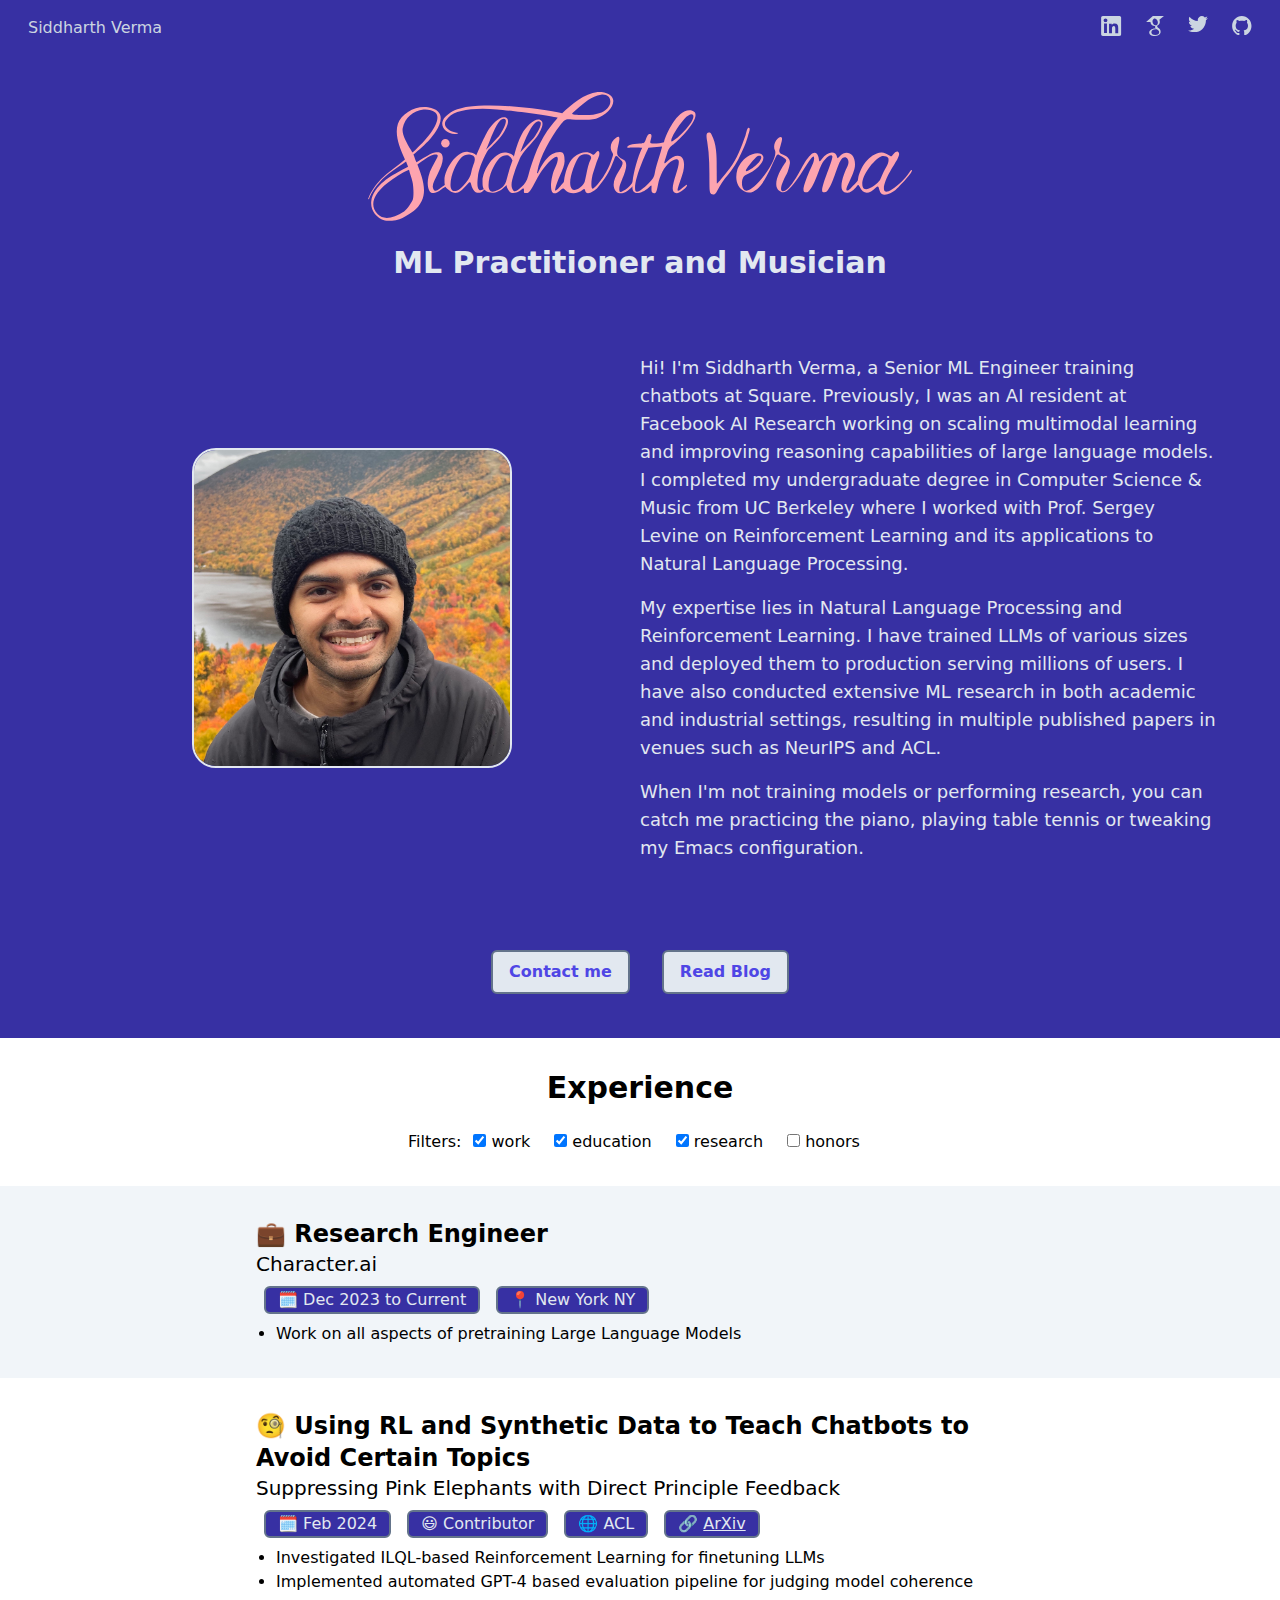
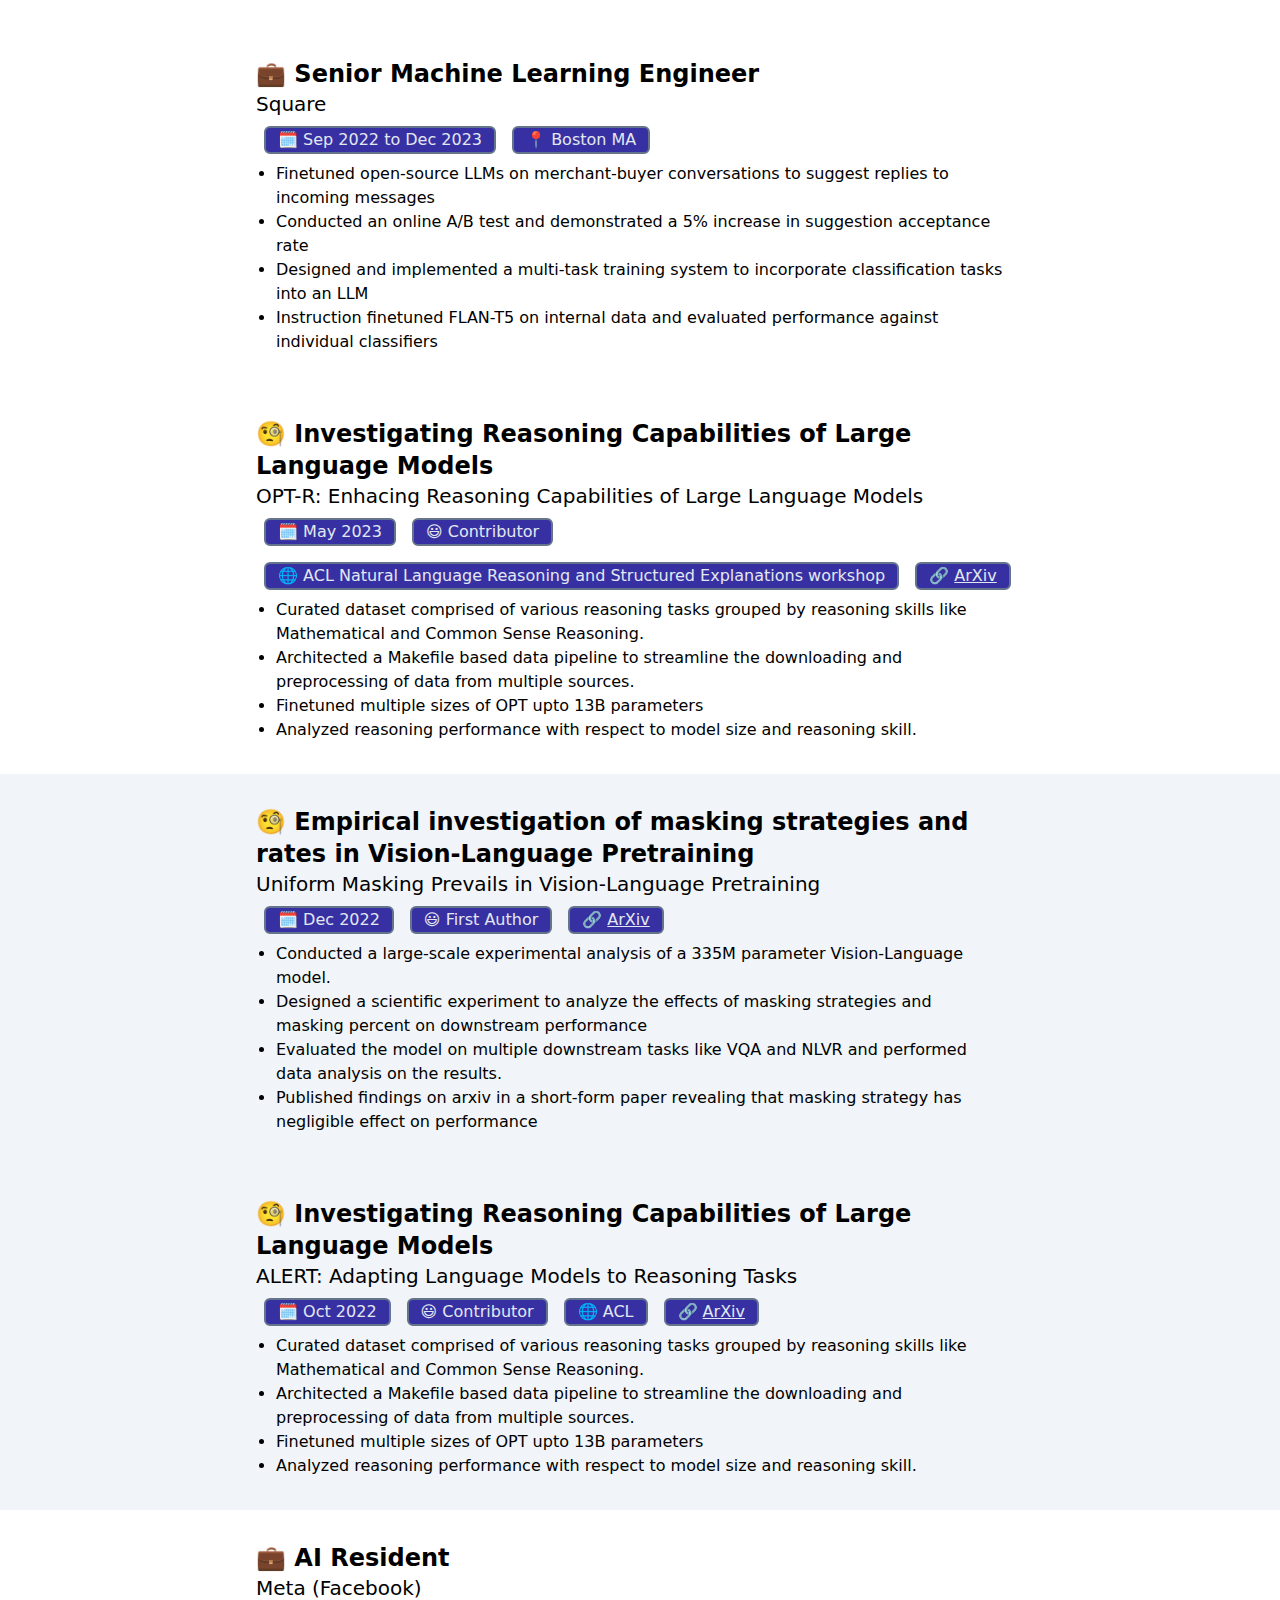
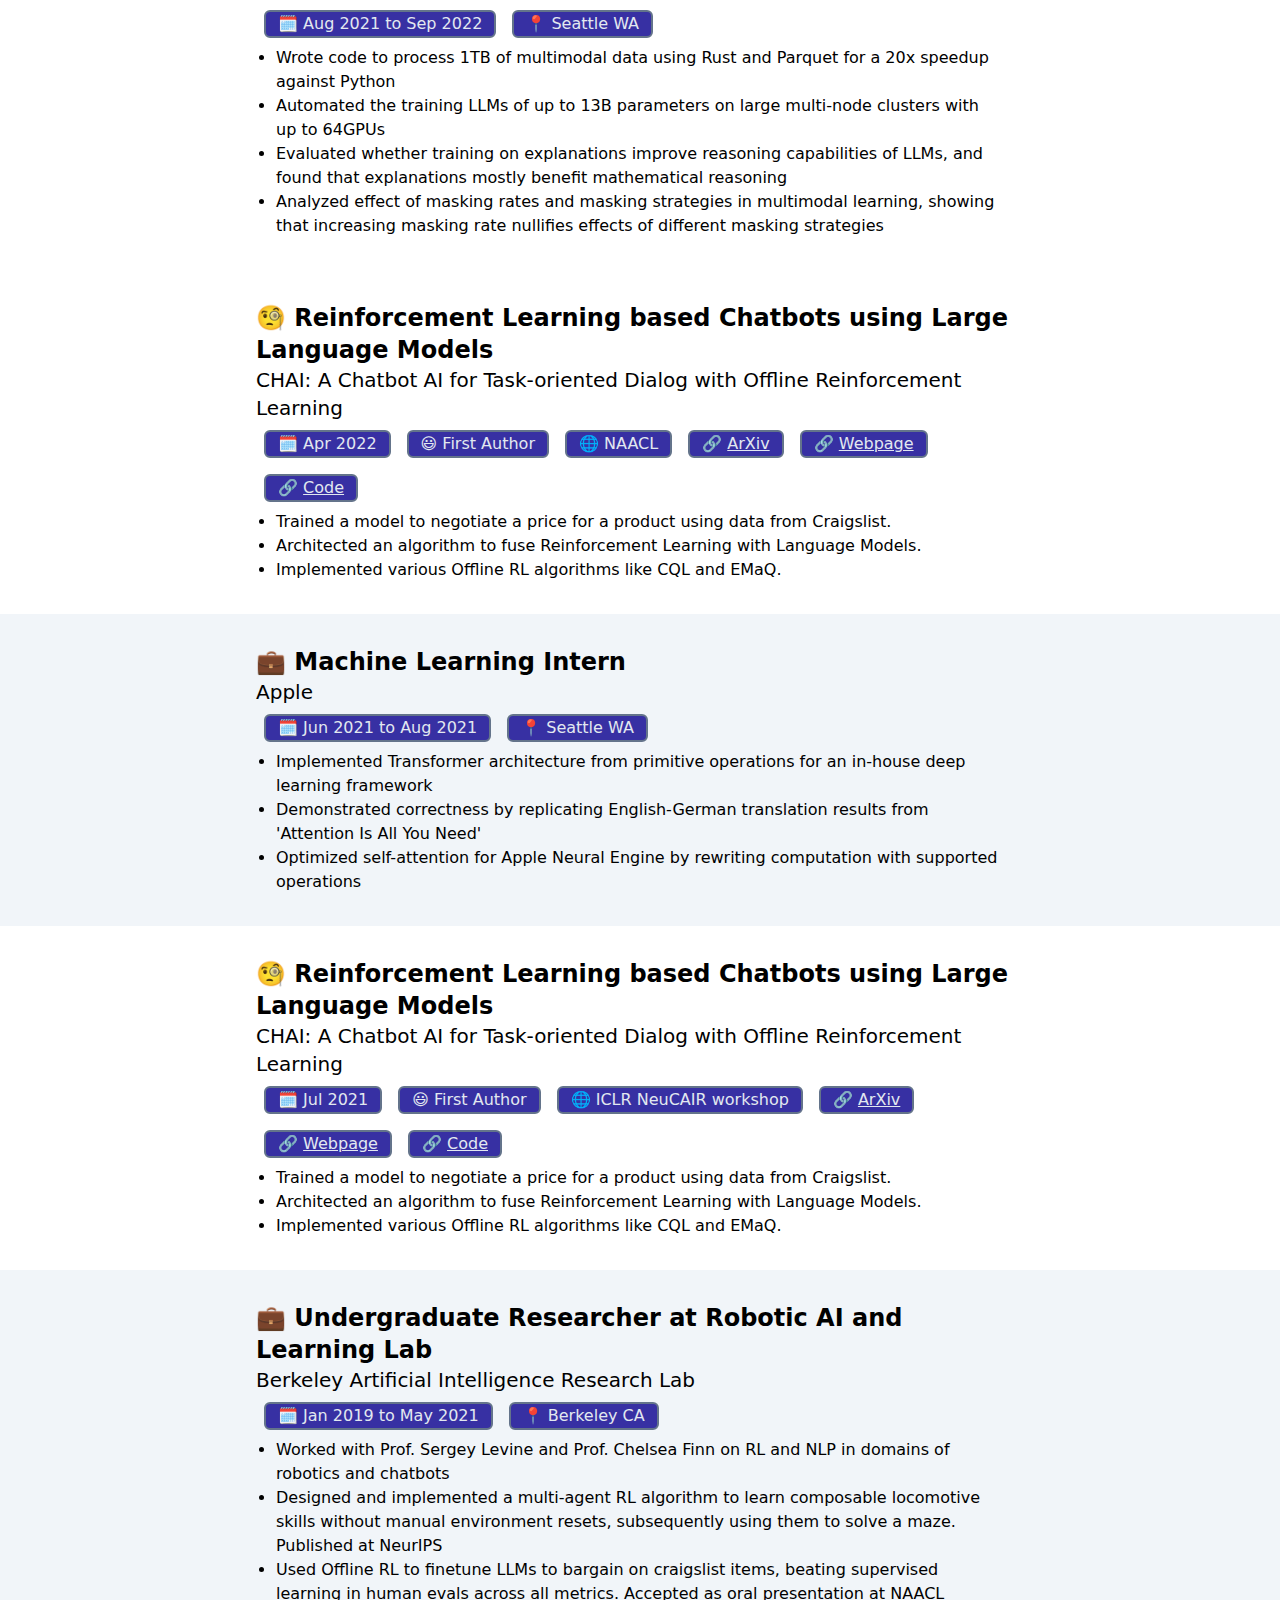
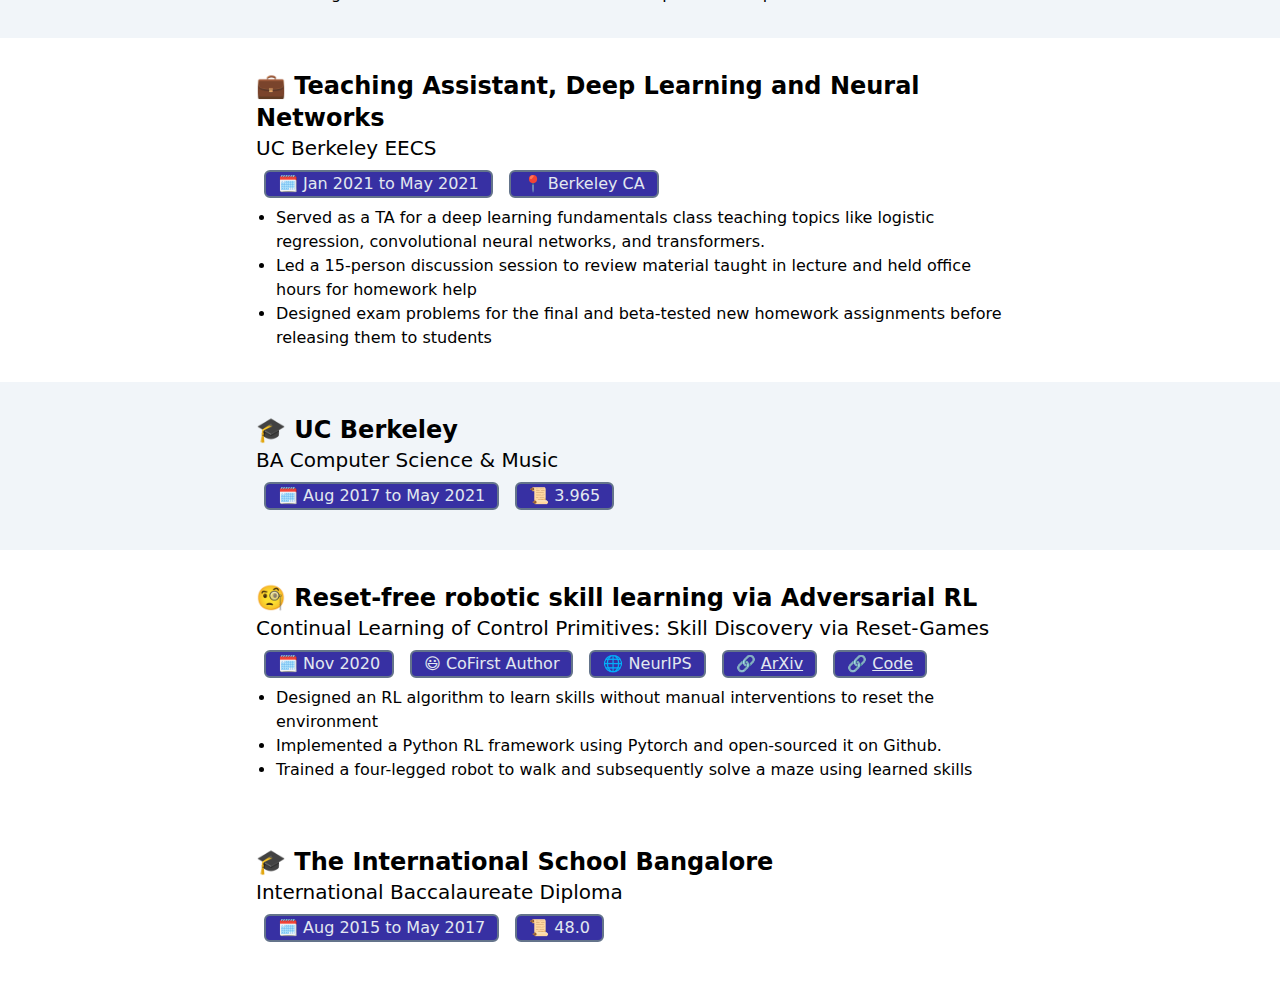
==== commit a1e94f51: "Update from https://github.com/siddharthverma314/cv/commit/7eb5e3982cde6045dad2ac2f8652a30cc5d1072d" ====
--- a/index.html
+++ b/index.html
@@ -1,9 +1,5 @@
 <!DOCTYPE HTML>
-<html><head><title>Siddharth Verma</title><link rel="stylesheet" href="style.css"><meta content="text/html;charset=utf-8" http-equiv="Content-Type"><meta content="utf-8" http-equiv="encoding"><meta name="viewport" content="width=device-width, initial-scale=1.0"></head><body onload="init()"><script src="index.js"></script><div class="bg-indigo-800 text-slate-200"><div class="flex flex-row p-4"><div class="px-1.5 md:px-3 first:flex-1"><a class="text-slate-300 hover:text-slate-500" href="siddharthverma314.github.io">Siddharth Verma</a></div><div class="px-1.5 md:px-3 first:flex-1"><a class="text-slate-300 hover:text-slate-500" href="/resume.pdf"><svg height="20px" viewBox="0 0 28 34" fill="none" xmlns="http://www.w3.org/2000/svg">
-<path d="M2.20239 5V29C2.20239 30.6569 3.54554 32 5.20239 32H23.2024C24.8593 32 26.2024 30.6569 26.2024 29V11.5124C26.2024 10.7051 25.877 9.93184 25.2997 9.36742L18.6392 2.85498C18.0787 2.30688 17.326 2 16.5419 2H5.20239C3.54554 2 2.20239 3.34314 2.20239 5V5Z" stroke="currentColor" stroke-width="3" stroke-linecap="round" stroke-linejoin="round"/>
-<path d="M17.2024 2V8C17.2024 9.65685 18.5455 11 20.2024 11H26.2024" stroke="currentColor" stroke-width="3" stroke-linejoin="round"/>
-</svg>
-</a></div><div class="px-1.5 md:px-3 first:flex-1"><a class="text-slate-300 hover:text-slate-500" href="https://www.linkedin.com/in/siddharth-verma/"><svg height="20px" viewBox="0 0 31 30" fill="none" xmlns="http://www.w3.org/2000/svg">
+<html><head><title>Siddharth Verma</title><link rel="stylesheet" href="style.css"><meta content="text/html;charset=utf-8" http-equiv="Content-Type"><meta content="utf-8" http-equiv="encoding"><meta name="viewport" content="width=device-width, initial-scale=1.0"></head><body onload="init()"><script src="index.js"></script><div class="bg-indigo-800 text-slate-200"><div class="flex flex-row p-4"><div class="px-1.5 md:px-3 first:flex-1"><a class="text-slate-300 hover:text-slate-500" href="siddharthverma314.github.io">Siddharth Verma</a></div><div class="px-1.5 md:px-3 first:flex-1"><a class="text-slate-300 hover:text-slate-500" href="https://www.linkedin.com/in/siddharth-verma/"><svg height="20px" viewBox="0 0 31 30" fill="none" xmlns="http://www.w3.org/2000/svg">
 <mask id="path-1-inside-1_33_864" fill="white">
 <path fill-rule="evenodd" clip-rule="evenodd" d="M0.202393 2.50625C0.202393 1.84155 0.466446 1.20408 0.936458 0.734065C1.40647 0.264053 2.04394 0 2.70864 0H27.6961C28.0252 0 28.3512 0.0648302 28.6551 0.190781C28.9592 0.316733 29.2355 0.501336 29.4683 0.734065C29.701 0.966794 29.8856 1.24308 30.0116 1.54714C30.1375 1.85122 30.2024 2.17712 30.2024 2.50625V27.4937C30.2024 27.8229 30.1375 28.1488 30.0116 28.4527C29.8856 28.7569 29.701 29.0331 29.4683 29.2659C29.2355 29.4986 28.9592 29.6832 28.6551 29.8092C28.3512 29.9351 28.0252 30 27.6961 30H2.70864C2.04394 30 1.40647 29.7359 0.936458 29.2659C0.466446 28.7959 0.202393 28.1585 0.202393 27.4937V2.50625ZM12.0774 11.4375H16.1399V13.4788C16.7255 12.3049 18.2261 11.25 20.4804 11.25C24.8017 11.25 25.8274 13.5863 25.8274 17.873V25.8125H21.4524V18.8493C21.4524 16.4082 20.8668 15.0312 19.3774 15.0312C17.3118 15.0312 16.4524 16.5156 16.4524 18.8493V25.8125H12.0774V11.4375ZM4.57738 25.625H8.95239V11.25H4.57738V25.625ZM9.57738 6.56248C9.57738 6.93183 9.50463 7.29756 9.3633 7.63878C9.22195 7.98001 9.01478 8.29006 8.75361 8.55122C8.49245 8.81238 8.1824 9.01956 7.84118 9.1609C7.49995 9.30224 7.13422 9.37499 6.76488 9.37499C6.39555 9.37499 6.02982 9.30224 5.68859 9.1609C5.34735 9.01956 5.03732 8.81238 4.77614 8.55122C4.51498 8.29006 4.30782 7.98001 4.16647 7.63878C4.02514 7.29756 3.95239 6.93183 3.95239 6.56248C3.95239 5.81657 4.2487 5.1012 4.77614 4.57375C5.30359 4.04631 6.01896 3.74999 6.76488 3.74999C7.51081 3.74999 8.22618 4.04631 8.75361 4.57375C9.28106 5.1012 9.57738 5.81657 9.57738 6.56248Z"/>
 </mask>
@@ -28,4 +24,4 @@
 <path d="M442 277C442 289.703 431.703 300 419 300C406.297 300 396 289.703 396 277C396 264.297 406.297 254 419 254C431.703 254 442 264.297 442 277Z" fill="currentColor"/>
 <path fill-rule="evenodd" clip-rule="evenodd" d="M1104.57 148.773C1142.83 152.708 1207.04 150.458 1234.3 144.227C1315.5 120.5 1374.22 24.6968 1279.21 2.288C1199.77 -16.4448 1105.31 62.7266 1051.5 115.5C966.425 97.689 751.927 64.805 598.405 74.811C550.262 77.946 527.394 81.332 499.42 89.466C492.63 91.441 483.7 94.041 479.575 95.244C452.581 103.12 416.014 131.564 406.089 152.407C389.441 187.369 423.749 227.835 470.013 227.806C487.702 227.796 494.522 222.266 479.248 220.319C453.295 217.012 428.6 203.151 420.575 187.389C412.15 170.84 416.219 157.808 436.474 136.463C472.247 98.765 567.269 83.525 699.075 94.346C769.255 100.109 973.932 125.194 1027.5 139.5C1027.5 139.5 1023.3 143.948 993.748 179.664C929.954 256.784 893.028 359.272 867.242 454.312C860.22 480.187 848.189 500.312 832.004 513.254C829.293 515.422 825.115 518.962 822.719 521.122C805.956 536.232 793.917 542.654 786.63 533.1C772.337 514.361 773.964 490.276 793.3 434.35C800.729 412.864 805.505 400.586 821.435 362.023C831.424 337.842 859.659 306.054 883.646 279.05C897.913 262.988 910.677 248.618 917.204 238.548C934.704 211.548 960.183 164.432 933.013 151.538C905.842 138.644 858.704 182.048 832.704 228.548C807.009 274.501 789.994 351.209 789.597 353.006C789.776 352.15 792.866 334.646 747.856 327.788C688.787 318.788 620.331 420.533 620.067 481.135C619.977 502.003 620.067 511.5 626.882 526.377C625.089 526.264 622.064 527.159 618.006 529.312C606.494 535.419 599.141 527.366 597.847 524.529C593.5 515 589.5 504 595.539 454.812C601.578 405.624 641.56 321.434 655.5 309C669.44 296.566 713 252.5 730.5 225.5C748 198.5 773.479 151.384 746.309 138.49C719.138 125.596 672 169 646 215.5C620 262 586.5 344.312 586.5 344.312C579.5 336 577.5 329.919 541.931 324.5C482.862 315.5 414.406 417.245 414.142 477.847C414.099 487.835 414.142 496.5 416 504C416 504 398.897 514.959 387.786 523.744C379.5 530.296 357.388 548.485 351 515.385C344.612 482.286 424.455 390.176 400.5 338.516C392.195 320.606 365.357 325.72 350.857 329.72C336.357 333.72 292.692 361.607 262.5 381.016C253.625 362.327 248.5 342.016 246 338.516C273.188 315.73 311.439 281.69 335.161 255.385C354.814 233.592 462.5 104.528 324.575 82.348C258.989 71.801 180.778 115.073 161.971 172.312C143.164 229.551 169.5 299.054 200.075 364.812C157.618 401.204 109.037 432.604 69.637 472.198C42.4527 502.924 16.0752 534.812 0.5 578.672C3.095 583.521 6.57801 580.019 8.66101 570.467C19.5752 541.312 41.6403 511.191 61.961 489.557C101.165 443.109 157.21 410.968 206.075 376.271C206.575 377.312 217.075 403.812 217.075 404.812C197.433 414.675 178.028 424.744 159.075 435.812C140.123 446.88 25.8453 504 17.528 593.369C13.3 638.799 43.985 681.416 91.075 695.516C111.504 701.632 161.951 694.374 186.674 681.761C232.467 658.416 267.654 637.163 290.668 590.734C321.047 529.448 289.927 451.569 267.5 392.516C292.856 374.853 315.857 354.72 338.857 344.72C361.857 334.72 385.786 333.468 374.836 354.697C357.12 389.042 335.5 422 327.5 457C319.5 492 322.989 522.64 335.5 539.812C348.011 556.984 382.974 537.353 387.268 534.348C391.562 531.343 398 526.854 401.575 524.373C404.964 522.022 415.522 515.466 418.569 513.313C417.833 512.239 419 513 419 513C418.881 513.09 418.736 513.195 418.569 513.313C419.286 514.359 421.808 517.147 428.975 524.076C443.497 538.117 461.576 549.198 479.5 546C499.926 542.356 522.517 517.066 541.931 495.179C550.042 486.034 555.096 486.797 558.051 498.927C571.589 554.5 604.236 552.217 623.076 535.677C626.807 532.402 628.614 529.793 628.761 528.18C638.141 536.902 682.191 572.215 746.587 507.262C748.695 502.836 749.153 501.876 750.609 509.001C753.63 523.784 764.47 539.975 774.715 545.006C787.88 551.47 813.021 543.024 828.317 530.724C842.332 519.455 845.242 520.307 844.144 535.354C843.218 548.061 846.267 547.868 855.276 547.301C857.483 547.162 860.048 547 863 547C873.236 547 889.99 515.849 907.544 483.211C915.715 468.019 924.059 452.505 932 439.66C957 399.221 1017.36 333.118 1026.32 354.549C1029.76 362.793 1027.33 380.841 1011.97 413.028C988.723 459.199 968.071 602.071 1046.16 527.684C1056.19 518.129 1060.11 522.355 1065.5 528.175C1066.19 528.91 1066.89 529.671 1067.63 530.432C1091.55 554.898 1134.01 553.692 1164.38 527.684C1170.64 522.324 1174.03 524.129 1175.72 533.712C1181.32 565.5 1226.13 536.343 1242.72 518.156C1258.81 500.52 1280.77 471.053 1292.54 451.306C1307.35 426.453 1312.26 415.869 1333.15 363.812C1337.76 352.33 1338.79 349.207 1340.91 347.994C1341.8 347.485 1342.88 347.313 1344.5 347C1347.87 346.35 1352.65 351.472 1358.7 357.947L1358.7 357.948C1362.49 362.004 1366.77 366.591 1371.51 370.622C1383.83 381.087 1380.39 394.575 1355.88 432.036C1335.08 463.82 1315.7 508.126 1344.5 540C1372.07 563.774 1415.33 531.434 1432 510C1425.95 570.272 1489.94 543.966 1514.41 522.426C1535.02 504.283 1535.9 499.366 1534.92 519.366C1533.96 539.215 1535.95 547.788 1548 547.788C1560.58 547.788 1561.52 543.266 1570.4 500.271L1570.57 499.483C1579.42 456.626 1602.1 403.501 1638.06 377.697C1660.51 361.591 1674.51 359.442 1681.55 371.02C1686.17 385.514 1676.84 415.235 1667.1 446.237C1651.66 495.401 1635.21 547.788 1671.78 547.788C1689.23 547.788 1733.61 510.79 1726.53 502.253C1724.84 500.222 1717.22 506.967 1708.28 514.884C1697.67 524.273 1685.21 535.311 1678.57 535.311C1671.89 535.311 1679.46 513.49 1689.47 484.607L1689.47 484.604L1689.48 484.595C1695.12 468.328 1701.53 449.823 1706.62 431.715C1727.25 341.312 1676.9 319.87 1616.51 378.475C1602.01 392.543 1600.99 387.385 1612.14 356.312C1614.24 350.456 1615.97 344.623 1617.66 338.909C1623.58 318.939 1629.07 300.42 1648.51 287.432C1679.5 266.729 1823.52 121.582 1755.4 101.353C1682.17 79.6079 1614.95 222.408 1602.5 271.5C1586.58 276.055 1545.57 282.322 1531.25 276.88C1527 275.265 1526.94 271.979 1530.88 258.489C1537.46 235.939 1536.19 227.812 1526.09 227.812C1517.81 227.812 1513.67 233.36 1503.53 258.021C1495.83 276.756 1495.05 277.257 1472.07 278.299C1428.96 280.255 1403.57 287.841 1403.57 298.768C1403.57 302.404 1407.53 303.319 1415.06 301.426C1424.24 299.12 1476.74 300.71 1484.5 301.426C1459.77 352.562 1438.67 429.953 1431.97 486.456C1429.43 507.933 1366.92 552.562 1362.38 539.236C1356.16 520.951 1365.9 497.465 1373.07 480.812C1402.86 411.603 1405.84 379.008 1383.46 367.357C1371.72 361.246 1352.79 351.183 1350 337.498C1347.63 325.854 1349.85 310.292 1357.91 275.812C1361.73 259.516 1362.18 248.249 1359.17 244.917C1356.02 241.434 1351.98 242.224 1343.07 248.065C1315.38 266.231 1305.83 301.337 1321.86 326.127C1327.42 334.73 1328.68 337.701 1323.5 352.5C1322.11 356.478 1320.81 360.266 1319.55 363.936C1311.87 386.376 1305.7 404.393 1288.58 434.312C1272.27 462.801 1262.05 475.801 1249.76 491.441L1249.76 491.445C1247.03 494.915 1244.2 498.515 1241.18 502.443C1236.08 509.083 1222.01 521.731 1218.03 523.255C1204.31 528.52 1208.67 466.511 1220 434.312C1223.02 425.731 1225.89 416.594 1228.8 407.314L1228.8 407.313C1234.45 389.314 1240.27 370.776 1247.68 354.711C1258.92 328.802 1250.66 309.209 1235.64 326.127C1221.27 342.3 1220.04 342.793 1211.18 335.954C1188.34 318.337 1148.48 325.39 1114 353.147C1084.39 376.984 1065.47 442.104 1061.55 479.733C1060.67 488.141 1059.37 489.338 1056.14 492.303C1054.06 494.211 1051.18 496.851 1047.1 502.617C1028.85 528.451 1010.41 542.148 1013.09 527.886C1017.69 503.357 1029.24 476.631 1040.22 451.21C1052.71 422.319 1064.46 395.114 1064.46 374.737C1064.46 341.017 1059.53 325 1039.5 325C978.32 325 943.462 390.788 919.581 439.66C916.007 440.906 915.017 439.689 915.833 435.05C931.221 347.488 988.799 247.865 1039.37 181.864C1065.84 147.325 1069.99 145.216 1104.57 148.773ZM1173.07 124.404C1101.55 123.056 1097.32 121.912 1113.32 108.262C1119.34 103.136 1125.45 97.7523 1131.69 92.2634C1131.69 92.2611 1131.69 92.2589 1131.7 92.2567C1131.7 92.2552 1131.7 92.2537 1131.7 92.2522L1131.71 92.2483L1131.71 92.2466L1131.71 92.2458L1131.71 92.244L1131.71 92.2429C1169.41 59.0647 1211.46 22.0532 1260.92 14.944C1311.04 7.73687 1326.98 53.695 1296.79 87.561C1274.14 112.973 1232.02 125.516 1173.07 124.404ZM1652 264.5C1620.77 285.133 1666.37 197.217 1712.5 146.265C1756.18 98.0361 1783.6 122.698 1739.57 178.812C1714.31 211.006 1686.67 241.611 1652 264.5ZM1519.59 493.43C1478.1 533.605 1454.74 549.751 1447.3 532.926C1434.01 476.5 1518.5 301.426 1518.5 301.426L1592.52 295.311C1587.75 314.754 1581.55 334.635 1575.31 354.643L1575.31 354.647C1566.26 383.652 1557.13 412.925 1552.17 441.52C1548.79 460.936 1542.05 471.681 1519.59 493.43ZM1136.88 358.254C1143.93 347.708 1152.89 341.268 1164.38 338.484C1192.61 331.642 1215.96 346.276 1205.74 364.4C1194.72 383.926 1187.64 418.491 1181.53 448.303C1178.77 461.783 1176.21 474.291 1173.57 483.998C1166.02 511.806 1120.26 540.315 1105.57 526.371C1073.98 496.397 1119.08 384.866 1136.88 358.254ZM188.098 194.685C198.926 141.523 244.25 101.255 300.503 94.82C322.284 92.328 350.798 99.654 364.174 111.178C402.637 144.316 342.312 235.46 240.901 327.788C238.062 322.875 234.972 317.672 231.755 312.257C209.588 274.942 181.412 227.512 188.098 194.685ZM556.994 443.7C552.829 466.209 508 525.447 481 534.348C428.975 551.5 447 461.5 465 421C483 380.5 502.958 349.642 523.979 342.579C545 335.516 557.405 340.579 563.575 342.818C580.016 348.785 582.55 364.265 571.589 391.778C565.128 407.99 560.189 426.441 556.994 443.7ZM181.099 440.812C201.58 427.824 216.167 422.458 222.075 420.312C224.691 431.895 228.267 443.325 231.85 454.777C235.01 464.876 238.175 474.992 240.692 485.246C246.795 510.109 248.218 565.478 243.149 580.812C237.164 598.914 209.562 636.803 195.383 646.379C135.529 686.802 82.378 692.776 53.075 662.373C2.00653 609.389 40.0224 552.873 82.575 512.205C102.382 493.281 130.581 472.848 181.099 440.812ZM710.5 236.5C702.962 246.111 662.5 289.757 639 312.257C646.093 296.429 653.03 279.533 659.901 262.797C684.396 203.133 708.057 145.5 735 145.5C769.5 145.5 716.619 228.699 710.5 236.5ZM782.235 371.538C771.207 400.39 761.751 430.434 753.948 461.34C746.144 492.246 738.95 520.484 686.925 537.636C634.9 554.788 652.925 464.788 670.925 424.288C688.925 383.788 708.883 352.93 729.904 345.867C757.17 336.706 772.597 344.576 782.235 371.538ZM921.704 158.548C962.007 156.538 903.323 241.746 897.204 249.548L825.704 325.305C825.704 325.305 881.401 160.558 921.704 158.548Z" fill="currentColor"/>
 </svg>
-</div><div class="p-2 font-bold text-2xl md:text-3xl text-center">ML Practitioner and Musician</div><hr><div class="lg:grid lg:grid-cols-2 p-8 lg:p-16"><div class="flex justify-center m-4"><img class="my-auto w-80 h-fit xl:96 rounded-3xl border-2 border-slate-200" src="/assets/profile.jpg"></div><div><p class="mt-4 first:mt-0 text-lg">Hi! I&#39;m Siddharth Verma, a Senior ML Engineer training chatbots at Square. Previously, I was an AI resident at Facebook AI Research working on scaling multimodal learning and improving reasoning capabilities of large language models. I completed my undergraduate degree in Computer Science &amp; Music from UC Berkeley where I worked with Prof. Sergey Levine on Reinforcement Learning and its applications to Natural Language Processing.</p><p class="mt-4 first:mt-0 text-lg">My expertise lies in Natural Language Processing and Reinforcement Learning. I have trained LLMs of various sizes and deployed them to production serving millions of users. I have also conducted extensive ML research in both academic and industrial settings, resulting in multiple published papers in venues such as NeurIPS and ACL.</p><p class="mt-4 first:mt-0 text-lg">When I&#39;m not training models or performing research, you can catch me practicing the piano, playing table tennis or tweaking my Emacs configuration.</p></div></div><div class="my-2 flex flex-row"><a class="m-4 px-4 py-2 border-2 border-slate-500 bg-slate-200 hover:bg-slate-400 font-bold text-indigo-600 rounded-md" href="mailto:siddharthverma314@gmail.com">Contact me</a><a class="m-4 px-4 py-2 border-2 border-slate-500 bg-slate-200 hover:bg-slate-400 font-bold text-indigo-600 rounded-md" href="/blog.html">Read Blog</a></div></div></div><div class="mx-auto flex flex-col items-center p-5"><div class="font-bold text-3xl p-3">Experience</div><div class="flex flex-wrap p-3" id="filter"><div>Filters:</div><div class="px-3"><input type="checkbox" checked="" onclick="update()"><label for="content-work"> work</label></div><div class="px-3"><input type="checkbox" checked="" onclick="update()"><label for="content-work"> education</label></div><div class="px-3"><input type="checkbox" checked="" onclick="update()"><label for="content-work"> research</label></div><div class="px-3"><input type="checkbox" checked="" onclick="update()"><label for="content-work"> honors</label></div></div></div><div id="content"><div class="mx-auto px-8 md:px-32 lg:px-64 py-4 md:py-8 odd:bg-slate-100" data-content="0"><div class="font-bold text-2xl">💼 Senior Machine Learning Engineer</div><div class="text-xl">Square</div><div class="flex flex-wrap"><div class="m-2 px-3 rounded-md border-2 border-slate-500 bg-indigo-800 text-slate-200">🗓️ Sep 2022 to Current</div><div class="m-2 px-3 rounded-md border-2 border-slate-500 bg-indigo-800 text-slate-200">📍 Boston, MA</div></div><ul class="px-5 list-disc"><li>Finetuned open-source LLMs on merchant-buyer conversations to suggest replies to incoming messages</li><li>Conducted an online A/B test and demonstrated a 5% increase in suggestion acceptance rate</li><li>Designed and implemented a multi-task training system to incorporate classification tasks into an LLM</li><li>Instruction finetuned FLAN-T5 on internal data and evaluated performance against individual classifiers</li></ul></div><div class="mx-auto px-8 md:px-32 lg:px-64 py-4 md:py-8 odd:bg-slate-100" data-content="3"><div class="font-bold text-2xl">🥂 Reviewer for EMNLP 2023</div><div class="text-xl">Peer review paper submissions</div><div class="flex flex-wrap"><div class="m-2 px-3 rounded-md border-2 border-slate-500 bg-indigo-800 text-slate-200">🗓️ Dec 2023</div></div><ul class="px-5 list-disc"></ul></div><div class="mx-auto px-8 md:px-32 lg:px-64 py-4 md:py-8 odd:bg-slate-100" data-content="3"><div class="font-bold text-2xl">🥂 Reviewer for ACL 2023</div><div class="text-xl">Peer review paper submissions</div><div class="flex flex-wrap"><div class="m-2 px-3 rounded-md border-2 border-slate-500 bg-indigo-800 text-slate-200">🗓️ Jul 2023</div></div><ul class="px-5 list-disc"></ul></div><div class="mx-auto px-8 md:px-32 lg:px-64 py-4 md:py-8 odd:bg-slate-100" data-content="2"><div class="font-bold text-2xl">🧐 Investigating Reasoning Capabilities of Large Language Models</div><div class="text-xl">OPT-R: Enhacing Reasoning Capabilities of Large Language Models</div><div class="flex flex-wrap"><div class="m-2 px-3 rounded-md border-2 border-slate-500 bg-indigo-800 text-slate-200">🗓️ May 2023</div><div class="m-2 px-3 rounded-md border-2 border-slate-500 bg-indigo-800 text-slate-200">😃 Contributor</div><div class="m-2 px-3 rounded-md border-2 border-slate-500 bg-indigo-800 text-slate-200">🌐 ACL Natural Language Reasoning and Structured Explanations workshop</div><div class="m-2 px-3 rounded-md border-2 border-slate-500 bg-indigo-800 text-slate-200">🔗 <a class="underline" href="https://arxiv.org/abs/2305.12001">ArXiv</a></div></div><ul class="px-5 list-disc"><li>Curated dataset comprised of various reasoning tasks grouped by reasoning skills like Mathematical and Common Sense Reasoning.</li><li>Architected a Makefile based data pipeline to streamline the downloading and preprocessing of data from multiple sources.</li><li>Finetuned multiple sizes of OPT upto 13B parameters</li><li>Analyzed reasoning performance with respect to model size and reasoning skill.</li></ul></div><div class="mx-auto px-8 md:px-32 lg:px-64 py-4 md:py-8 odd:bg-slate-100" data-content="2"><div class="font-bold text-2xl">🧐 Empirical investigation of masking strategies and rates in Vision-Language Pretraining</div><div class="text-xl">Uniform Masking Prevails in Vision-Language Pretraining</div><div class="flex flex-wrap"><div class="m-2 px-3 rounded-md border-2 border-slate-500 bg-indigo-800 text-slate-200">🗓️ Dec 2022</div><div class="m-2 px-3 rounded-md border-2 border-slate-500 bg-indigo-800 text-slate-200">😃 First Author</div><div class="m-2 px-3 rounded-md border-2 border-slate-500 bg-indigo-800 text-slate-200">🔗 <a class="underline" href="https://arxiv.org/abs/2212.05195">ArXiv</a></div></div><ul class="px-5 list-disc"><li>Conducted a large-scale experimental analysis of a 335M parameter Vision-Language model.</li><li>Designed a scientific experiment to analyze the effects of masking strategies and masking percent on downstream performance</li><li>Evaluated the model on multiple downstream tasks like VQA and NLVR and performed data analysis on the results.</li><li>Published findings on arxiv in a short-form paper revealing that masking strategy has negligible effect on performance</li></ul></div><div class="mx-auto px-8 md:px-32 lg:px-64 py-4 md:py-8 odd:bg-slate-100" data-content="3"><div class="font-bold text-2xl">🥂 Reviewer for EMNLP 2022</div><div class="text-xl">Peer review paper submissions</div><div class="flex flex-wrap"><div class="m-2 px-3 rounded-md border-2 border-slate-500 bg-indigo-800 text-slate-200">🗓️ Dec 2022</div></div><ul class="px-5 list-disc"></ul></div><div class="mx-auto px-8 md:px-32 lg:px-64 py-4 md:py-8 odd:bg-slate-100" data-content="2"><div class="font-bold text-2xl">🧐 Investigating Reasoning Capabilities of Large Language Models</div><div class="text-xl">ALERT: Adapting Language Models to Reasoning Tasks</div><div class="flex flex-wrap"><div class="m-2 px-3 rounded-md border-2 border-slate-500 bg-indigo-800 text-slate-200">🗓️ Oct 2022</div><div class="m-2 px-3 rounded-md border-2 border-slate-500 bg-indigo-800 text-slate-200">😃 Contributor</div><div class="m-2 px-3 rounded-md border-2 border-slate-500 bg-indigo-800 text-slate-200">🌐 ACL</div><div class="m-2 px-3 rounded-md border-2 border-slate-500 bg-indigo-800 text-slate-200">🔗 <a class="underline" href="https://arxiv.org/abs/2212.08286">ArXiv</a></div></div><ul class="px-5 list-disc"><li>Curated dataset comprised of various reasoning tasks grouped by reasoning skills like Mathematical and Common Sense Reasoning.</li><li>Architected a Makefile based data pipeline to streamline the downloading and preprocessing of data from multiple sources.</li><li>Finetuned multiple sizes of OPT upto 13B parameters</li><li>Analyzed reasoning performance with respect to model size and reasoning skill.</li></ul></div><div class="mx-auto px-8 md:px-32 lg:px-64 py-4 md:py-8 odd:bg-slate-100" data-content="0"><div class="font-bold text-2xl">💼 AI Resident</div><div class="text-xl">Meta (Facebook)</div><div class="flex flex-wrap"><div class="m-2 px-3 rounded-md border-2 border-slate-500 bg-indigo-800 text-slate-200">🗓️ Aug 2021 to Sep 2022</div><div class="m-2 px-3 rounded-md border-2 border-slate-500 bg-indigo-800 text-slate-200">📍 Seattle, WA</div></div><ul class="px-5 list-disc"><li>Wrote code to process 1TB of multimodal data using Rust and Parquet for a 20x speedup against Python</li><li>Automated the training LLMs of up to 13B parameters on large multi-node clusters with up to 64GPUs</li><li>Evaluated whether training on explanations improve reasoning capabilities of LLMs, and found that explanations mostly benefit mathematical reasoning</li><li>Analyzed effect of masking rates and masking strategies in multimodal learning, showing that increasing masking rate nullifies effects of different masking strategies</li></ul></div><div class="mx-auto px-8 md:px-32 lg:px-64 py-4 md:py-8 odd:bg-slate-100" data-content="3"><div class="font-bold text-2xl">🥂 Reviewer for SIGIR 2022</div><div class="text-xl">Peer review paper submissions</div><div class="flex flex-wrap"><div class="m-2 px-3 rounded-md border-2 border-slate-500 bg-indigo-800 text-slate-200">🗓️ May 2022</div></div><ul class="px-5 list-disc"></ul></div><div class="mx-auto px-8 md:px-32 lg:px-64 py-4 md:py-8 odd:bg-slate-100" data-content="2"><div class="font-bold text-2xl">🧐 Reinforcement Learning based Chatbots using Large Language Models</div><div class="text-xl">CHAI: A Chatbot AI for Task-oriented Dialog with Offline Reinforcement Learning</div><div class="flex flex-wrap"><div class="m-2 px-3 rounded-md border-2 border-slate-500 bg-indigo-800 text-slate-200">🗓️ Apr 2022</div><div class="m-2 px-3 rounded-md border-2 border-slate-500 bg-indigo-800 text-slate-200">😃 First Author</div><div class="m-2 px-3 rounded-md border-2 border-slate-500 bg-indigo-800 text-slate-200">🌐 NAACL</div><div class="m-2 px-3 rounded-md border-2 border-slate-500 bg-indigo-800 text-slate-200">🔗 <a class="underline" href="https://arxiv.org/abs/2204.08426">ArXiv</a></div><div class="m-2 px-3 rounded-md border-2 border-slate-500 bg-indigo-800 text-slate-200">🔗 <a class="underline" href="https://siddharthverma314.github.io/research/chai-acl-2022/">Webpage</a></div><div class="m-2 px-3 rounded-md border-2 border-slate-500 bg-indigo-800 text-slate-200">🔗 <a class="underline" href="https://github.com/siddharthverma314/chai-naacl-2022">Code</a></div></div><ul class="px-5 list-disc"><li>Trained a model to negotiate a price for a product using data from Craigslist.</li><li>Architected an algorithm to fuse Reinforcement Learning with Language Models.</li><li>Implemented various Offline RL algorithms like CQL and EMaQ.</li></ul></div><div class="mx-auto px-8 md:px-32 lg:px-64 py-4 md:py-8 odd:bg-slate-100" data-content="0"><div class="font-bold text-2xl">💼 Machine Learning Intern</div><div class="text-xl">Apple</div><div class="flex flex-wrap"><div class="m-2 px-3 rounded-md border-2 border-slate-500 bg-indigo-800 text-slate-200">🗓️ Jun 2021 to Aug 2021</div><div class="m-2 px-3 rounded-md border-2 border-slate-500 bg-indigo-800 text-slate-200">📍 Seattle, WA</div></div><ul class="px-5 list-disc"><li>Implemented Transformer architecture from primitive operations for an in-house deep learning framework</li><li>Demonstrated correctness by replicating English-German translation results from &#39;Attention Is All You Need&#39;</li><li>Optimized self-attention for Apple Neural Engine by rewriting computation with supported operations</li></ul></div><div class="mx-auto px-8 md:px-32 lg:px-64 py-4 md:py-8 odd:bg-slate-100" data-content="0"><div class="font-bold text-2xl">💼 Undergraduate Researcher at Robotic AI and Learning Lab</div><div class="text-xl">Berkeley Artificial Intelligence Research Lab</div><div class="flex flex-wrap"><div class="m-2 px-3 rounded-md border-2 border-slate-500 bg-indigo-800 text-slate-200">🗓️ Jan 2019 to May 2021</div><div class="m-2 px-3 rounded-md border-2 border-slate-500 bg-indigo-800 text-slate-200">📍 Berkeley, CA</div></div><ul class="px-5 list-disc"><li>Worked with Prof. Sergey Levine and Prof. Chelsea Finn on RL and NLP in domains of robotics and chatbots</li><li>Designed and implemented a multi-agent RL algorithm to learn composable locomotive skills without manual environment resets, subsequently using them to solve a maze. Published at NeurIPS</li><li>Used Offline RL to finetune LLMs to bargain on craigslist items, beating supervised learning in human evals across all metrics. Accepted as oral presentation at NAACL</li></ul></div><div class="mx-auto px-8 md:px-32 lg:px-64 py-4 md:py-8 odd:bg-slate-100" data-content="0"><div class="font-bold text-2xl">💼 Teaching Assistant, Deep Learning and Neural Networks</div><div class="text-xl">UC Berkeley EECS</div><div class="flex flex-wrap"><div class="m-2 px-3 rounded-md border-2 border-slate-500 bg-indigo-800 text-slate-200">🗓️ Jan 2021 to May 2021</div><div class="m-2 px-3 rounded-md border-2 border-slate-500 bg-indigo-800 text-slate-200">📍 Berkeley, CA</div></div><ul class="px-5 list-disc"><li>Served as a TA for a deep learning fundamentals class teaching topics like logistic regression, convolutional neural networks, and transformers.</li><li>Led a 15-person discussion session to review material taught in lecture and held office hours for homework help</li><li>Designed exam problems for the final and beta-tested new homework assignments before releasing them to students</li></ul></div><div class="mx-auto px-8 md:px-32 lg:px-64 py-4 md:py-8 odd:bg-slate-100" data-content="1"><div class="font-bold text-2xl">🎓 UC Berkeley</div><div class="text-xl">BA Computer Science &amp; Music</div><div class="flex flex-wrap"><div class="m-2 px-3 rounded-md border-2 border-slate-500 bg-indigo-800 text-slate-200">🗓️ Aug 2017 to May 2021</div><div class="m-2 px-3 rounded-md border-2 border-slate-500 bg-indigo-800 text-slate-200">📜 3.965/4.0</div></div><ul class="px-5 list-disc"></ul></div><div class="mx-auto px-8 md:px-32 lg:px-64 py-4 md:py-8 odd:bg-slate-100" data-content="3"><div class="font-bold text-2xl">🥂 High Distinction</div><div class="text-xl">Graduated with High Distinction. Equivalent to magna cum laude.</div><div class="flex flex-wrap"><div class="m-2 px-3 rounded-md border-2 border-slate-500 bg-indigo-800 text-slate-200">🗓️ May 2021</div></div><ul class="px-5 list-disc"></ul></div><div class="mx-auto px-8 md:px-32 lg:px-64 py-4 md:py-8 odd:bg-slate-100" data-content="2"><div class="font-bold text-2xl">🧐 Reinforcement Learning based Chatbots using Large Language Models</div><div class="text-xl">CHAI: A Chatbot AI for Task-oriented Dialog with Offline Reinforcement Learning</div><div class="flex flex-wrap"><div class="m-2 px-3 rounded-md border-2 border-slate-500 bg-indigo-800 text-slate-200">🗓️ May 2021</div><div class="m-2 px-3 rounded-md border-2 border-slate-500 bg-indigo-800 text-slate-200">😃 First Author</div><div class="m-2 px-3 rounded-md border-2 border-slate-500 bg-indigo-800 text-slate-200">🌐 ICLR NeuCAIR workshop</div><div class="m-2 px-3 rounded-md border-2 border-slate-500 bg-indigo-800 text-slate-200">🔗 <a class="underline" href="https://arxiv.org/abs/2204.08426">ArXiv</a></div><div class="m-2 px-3 rounded-md border-2 border-slate-500 bg-indigo-800 text-slate-200">🔗 <a class="underline" href="https://siddharthverma314.github.io/research/chai-acl-2022/">Webpage</a></div><div class="m-2 px-3 rounded-md border-2 border-slate-500 bg-indigo-800 text-slate-200">🔗 <a class="underline" href="https://github.com/siddharthverma314/chai-naacl-2022">Code</a></div></div><ul class="px-5 list-disc"><li>Trained a model to negotiate a price for a product using data from Craigslist.</li><li>Architected an algorithm to fuse Reinforcement Learning with Language Models.</li><li>Implemented various Offline RL algorithms like CQL and EMaQ.</li></ul></div><div class="mx-auto px-8 md:px-32 lg:px-64 py-4 md:py-8 odd:bg-slate-100" data-content="3"><div class="font-bold text-2xl">🥂 Phi Beta Kappa</div><div class="text-xl">Honor society for top graduates in college of L&amp;S.</div><div class="flex flex-wrap"><div class="m-2 px-3 rounded-md border-2 border-slate-500 bg-indigo-800 text-slate-200">🗓️ Jan 2021</div></div><ul class="px-5 list-disc"></ul></div><div class="mx-auto px-8 md:px-32 lg:px-64 py-4 md:py-8 odd:bg-slate-100" data-content="2"><div class="font-bold text-2xl">🧐 Reset-free robotic skill learning via Adversarial RL</div><div class="text-xl">Continual Learning of Control Primitives: Skill Discovery via Reset-Games</div><div class="flex flex-wrap"><div class="m-2 px-3 rounded-md border-2 border-slate-500 bg-indigo-800 text-slate-200">🗓️ Nov 2020</div><div class="m-2 px-3 rounded-md border-2 border-slate-500 bg-indigo-800 text-slate-200">😃 Cofirst Author</div><div class="m-2 px-3 rounded-md border-2 border-slate-500 bg-indigo-800 text-slate-200">🌐 NeurIPS</div><div class="m-2 px-3 rounded-md border-2 border-slate-500 bg-indigo-800 text-slate-200">🔗 <a class="underline" href="https://arxiv.org/abs/2011.05286">ArXiv</a></div><div class="m-2 px-3 rounded-md border-2 border-slate-500 bg-indigo-800 text-slate-200">🔗 <a class="underline" href="https://github.com/siddharthverma314/clcp-neurips-2020">Code</a></div></div><ul class="px-5 list-disc"><li>Designed an RL algorithm to learn skills without manual interventions to reset the environment</li><li>Implemented a Python RL framework using Pytorch and open-sourced it on Github.</li><li>Trained a four-legged robot to walk and subsequently solve a maze using learned skills</li></ul></div><div class="mx-auto px-8 md:px-32 lg:px-64 py-4 md:py-8 odd:bg-slate-100" data-content="3"><div class="font-bold text-2xl">🥂 EECS Honors</div><div class="text-xl">Awarded to the top students in EECS/CS who perform research.</div><div class="flex flex-wrap"><div class="m-2 px-3 rounded-md border-2 border-slate-500 bg-indigo-800 text-slate-200">🗓️ Jan 2020</div></div><ul class="px-5 list-disc"></ul></div><div class="mx-auto px-8 md:px-32 lg:px-64 py-4 md:py-8 odd:bg-slate-100" data-content="3"><div class="font-bold text-2xl">🥂 Upsilon Pi Epsilon</div><div class="text-xl">Computer Science Honor Society. Was on the board of directors.</div><div class="flex flex-wrap"><div class="m-2 px-3 rounded-md border-2 border-slate-500 bg-indigo-800 text-slate-200">🗓️ Jan 2019</div></div><ul class="px-5 list-disc"></ul></div><div class="mx-auto px-8 md:px-32 lg:px-64 py-4 md:py-8 odd:bg-slate-100" data-content="3"><div class="font-bold text-2xl">🥂 Dean&#39;s List</div><div class="text-xl">Awarded semesterly to the top 10% of undergraduates.</div><div class="flex flex-wrap"><div class="m-2 px-3 rounded-md border-2 border-slate-500 bg-indigo-800 text-slate-200">🗓️ Jan 2019</div></div><ul class="px-5 list-disc"></ul></div><div class="mx-auto px-8 md:px-32 lg:px-64 py-4 md:py-8 odd:bg-slate-100" data-content="1"><div class="font-bold text-2xl">🎓 The International School Bangalore</div><div class="text-xl">International Baccalaureate Diploma</div><div class="flex flex-wrap"><div class="m-2 px-3 rounded-md border-2 border-slate-500 bg-indigo-800 text-slate-200">🗓️ Aug 2015 to May 2017</div><div class="m-2 px-3 rounded-md border-2 border-slate-500 bg-indigo-800 text-slate-200">📜 48.0/52.0</div></div><ul class="px-5 list-disc"></ul></div></div></body></html>+</div><div class="p-2 font-bold text-2xl md:text-3xl text-center">ML Practitioner and Musician</div><hr><div class="lg:grid lg:grid-cols-2 p-8 lg:p-16"><div class="flex justify-center m-4"><img class="my-auto w-80 xl:96 rounded-3xl border-2 border-slate-200" src="/profile.jpg"></div><div><p class="mt-4 first:mt-0 text-lg">Hi! I&#39;m Siddharth Verma, a Senior ML Engineer training chatbots at Square. Previously, I was an AI resident at Facebook AI Research working on scaling multimodal learning and improving reasoning capabilities of large language models. I completed my undergraduate degree in Computer Science &amp; Music from UC Berkeley where I worked with Prof. Sergey Levine on Reinforcement Learning and its applications to Natural Language Processing.</p><p class="mt-4 first:mt-0 text-lg">My expertise lies in Natural Language Processing and Reinforcement Learning. I have trained LLMs of various sizes and deployed them to production serving millions of users. I have also conducted extensive ML research in both academic and industrial settings, resulting in multiple published papers in venues such as NeurIPS and ACL.</p><p class="mt-4 first:mt-0 text-lg">When I&#39;m not training models or performing research, you can catch me practicing the piano, playing table tennis or tweaking my Emacs configuration.</p></div></div><div class="my-2 flex flex-row"><a class="m-4 px-4 py-2 border-2 border-slate-500 bg-slate-200 hover:bg-slate-400 font-bold text-indigo-600 rounded-md" href="mailto:siddharthverma314@gmail.com">Contact me</a><a class="m-4 px-4 py-2 border-2 border-slate-500 bg-slate-200 hover:bg-slate-400 font-bold text-indigo-600 rounded-md" href="/blog.html">Read Blog</a></div></div></div><div class="mx-auto flex flex-col items-center p-5"><div class="font-bold text-3xl p-3">Experience</div><div class="flex flex-wrap p-3" id="filter"><div>Filters:</div><div class="px-3"><input type="checkbox" checked="" onclick="update()"><label for="content-work"> work</label></div><div class="px-3"><input type="checkbox" checked="" onclick="update()"><label for="content-work"> education</label></div><div class="px-3"><input type="checkbox" checked="" onclick="update()"><label for="content-work"> research</label></div><div class="px-3"><input type="checkbox" checked="" onclick="update()"><label for="content-work"> honors</label></div></div></div><div id="content"><div class="mx-auto px-8 md:px-32 lg:px-64 py-4 md:py-8 odd:bg-slate-100" data-content="0"><div class="font-bold text-2xl">💼 Research Engineer</div><div class="text-xl">Character.ai</div><div class="flex flex-wrap"><div class="m-2 px-3 rounded-md border-2 border-slate-500 bg-indigo-800 text-slate-200">🗓️ Dec 2023 to Current</div><div class="m-2 px-3 rounded-md border-2 border-slate-500 bg-indigo-800 text-slate-200">📍 New York NY</div></div><ul class="px-5 list-disc"><li>Work on all aspects of pretraining Large Language Models</li></ul></div><div class="mx-auto px-8 md:px-32 lg:px-64 py-4 md:py-8 odd:bg-slate-100" data-content="2"><div class="font-bold text-2xl">🧐 Using RL and Synthetic Data to Teach Chatbots to Avoid Certain Topics</div><div class="text-xl">Suppressing Pink Elephants with Direct Principle Feedback</div><div class="flex flex-wrap"><div class="m-2 px-3 rounded-md border-2 border-slate-500 bg-indigo-800 text-slate-200">🗓️ Feb 2024</div><div class="m-2 px-3 rounded-md border-2 border-slate-500 bg-indigo-800 text-slate-200">😃 Contributor</div><div class="m-2 px-3 rounded-md border-2 border-slate-500 bg-indigo-800 text-slate-200">🌐 ACL</div><div class="m-2 px-3 rounded-md border-2 border-slate-500 bg-indigo-800 text-slate-200">🔗 <a class="underline" href="https://arxiv.org/abs/https://arxiv.org/abs/2402.07896">ArXiv</a></div></div><ul class="px-5 list-disc"><li>Investigated ILQL-based Reinforcement Learning for finetuning LLMs</li><li>Implemented automated GPT-4 based evaluation pipeline for judging model coherence</li></ul></div><div class="mx-auto px-8 md:px-32 lg:px-64 py-4 md:py-8 odd:bg-slate-100" data-content="3"><div class="font-bold text-2xl">🥂 Reviewer for EMNLP 2023</div><div class="text-xl">Peer review paper submissions</div><div class="flex flex-wrap"><div class="m-2 px-3 rounded-md border-2 border-slate-500 bg-indigo-800 text-slate-200">🗓️ Dec 2023</div></div><ul class="px-5 list-disc"></ul></div><div class="mx-auto px-8 md:px-32 lg:px-64 py-4 md:py-8 odd:bg-slate-100" data-content="0"><div class="font-bold text-2xl">💼 Senior Machine Learning Engineer</div><div class="text-xl">Square</div><div class="flex flex-wrap"><div class="m-2 px-3 rounded-md border-2 border-slate-500 bg-indigo-800 text-slate-200">🗓️ Sep 2022 to Dec 2023</div><div class="m-2 px-3 rounded-md border-2 border-slate-500 bg-indigo-800 text-slate-200">📍 Boston MA</div></div><ul class="px-5 list-disc"><li>Finetuned open-source LLMs on merchant-buyer conversations to suggest replies to incoming messages</li><li>Conducted an online A/B test and demonstrated a 5% increase in suggestion acceptance rate</li><li>Designed and implemented a multi-task training system to incorporate classification tasks into an LLM</li><li>Instruction finetuned FLAN-T5 on internal data and evaluated performance against individual classifiers</li></ul></div><div class="mx-auto px-8 md:px-32 lg:px-64 py-4 md:py-8 odd:bg-slate-100" data-content="3"><div class="font-bold text-2xl">🥂 Reviewer for ACL 2023</div><div class="text-xl">Peer review paper submissions</div><div class="flex flex-wrap"><div class="m-2 px-3 rounded-md border-2 border-slate-500 bg-indigo-800 text-slate-200">🗓️ Jul 2023</div></div><ul class="px-5 list-disc"></ul></div><div class="mx-auto px-8 md:px-32 lg:px-64 py-4 md:py-8 odd:bg-slate-100" data-content="2"><div class="font-bold text-2xl">🧐 Investigating Reasoning Capabilities of Large Language Models</div><div class="text-xl">OPT-R: Enhacing Reasoning Capabilities of Large Language Models</div><div class="flex flex-wrap"><div class="m-2 px-3 rounded-md border-2 border-slate-500 bg-indigo-800 text-slate-200">🗓️ May 2023</div><div class="m-2 px-3 rounded-md border-2 border-slate-500 bg-indigo-800 text-slate-200">😃 Contributor</div><div class="m-2 px-3 rounded-md border-2 border-slate-500 bg-indigo-800 text-slate-200">🌐 ACL Natural Language Reasoning and Structured Explanations workshop</div><div class="m-2 px-3 rounded-md border-2 border-slate-500 bg-indigo-800 text-slate-200">🔗 <a class="underline" href="https://arxiv.org/abs/https://arxiv.org/abs/2305.12001">ArXiv</a></div></div><ul class="px-5 list-disc"><li>Curated dataset comprised of various reasoning tasks grouped by reasoning skills like Mathematical and Common Sense Reasoning.</li><li>Architected a Makefile based data pipeline to streamline the downloading and preprocessing of data from multiple sources.</li><li>Finetuned multiple sizes of OPT upto 13B parameters</li><li>Analyzed reasoning performance with respect to model size and reasoning skill.</li></ul></div><div class="mx-auto px-8 md:px-32 lg:px-64 py-4 md:py-8 odd:bg-slate-100" data-content="2"><div class="font-bold text-2xl">🧐 Empirical investigation of masking strategies and rates in Vision-Language Pretraining</div><div class="text-xl">Uniform Masking Prevails in Vision-Language Pretraining</div><div class="flex flex-wrap"><div class="m-2 px-3 rounded-md border-2 border-slate-500 bg-indigo-800 text-slate-200">🗓️ Dec 2022</div><div class="m-2 px-3 rounded-md border-2 border-slate-500 bg-indigo-800 text-slate-200">😃 First Author</div><div class="m-2 px-3 rounded-md border-2 border-slate-500 bg-indigo-800 text-slate-200">🔗 <a class="underline" href="https://arxiv.org/abs/https://arxiv.org/abs/2212.05195">ArXiv</a></div></div><ul class="px-5 list-disc"><li>Conducted a large-scale experimental analysis of a 335M parameter Vision-Language model.</li><li>Designed a scientific experiment to analyze the effects of masking strategies and masking percent on downstream performance</li><li>Evaluated the model on multiple downstream tasks like VQA and NLVR and performed data analysis on the results.</li><li>Published findings on arxiv in a short-form paper revealing that masking strategy has negligible effect on performance</li></ul></div><div class="mx-auto px-8 md:px-32 lg:px-64 py-4 md:py-8 odd:bg-slate-100" data-content="3"><div class="font-bold text-2xl">🥂 Reviewer for EMNLP 2022</div><div class="text-xl">Peer review paper submissions</div><div class="flex flex-wrap"><div class="m-2 px-3 rounded-md border-2 border-slate-500 bg-indigo-800 text-slate-200">🗓️ Dec 2022</div></div><ul class="px-5 list-disc"></ul></div><div class="mx-auto px-8 md:px-32 lg:px-64 py-4 md:py-8 odd:bg-slate-100" data-content="2"><div class="font-bold text-2xl">🧐 Investigating Reasoning Capabilities of Large Language Models</div><div class="text-xl">ALERT: Adapting Language Models to Reasoning Tasks</div><div class="flex flex-wrap"><div class="m-2 px-3 rounded-md border-2 border-slate-500 bg-indigo-800 text-slate-200">🗓️ Oct 2022</div><div class="m-2 px-3 rounded-md border-2 border-slate-500 bg-indigo-800 text-slate-200">😃 Contributor</div><div class="m-2 px-3 rounded-md border-2 border-slate-500 bg-indigo-800 text-slate-200">🌐 ACL</div><div class="m-2 px-3 rounded-md border-2 border-slate-500 bg-indigo-800 text-slate-200">🔗 <a class="underline" href="https://arxiv.org/abs/https://arxiv.org/abs/2212.08286">ArXiv</a></div></div><ul class="px-5 list-disc"><li>Curated dataset comprised of various reasoning tasks grouped by reasoning skills like Mathematical and Common Sense Reasoning.</li><li>Architected a Makefile based data pipeline to streamline the downloading and preprocessing of data from multiple sources.</li><li>Finetuned multiple sizes of OPT upto 13B parameters</li><li>Analyzed reasoning performance with respect to model size and reasoning skill.</li></ul></div><div class="mx-auto px-8 md:px-32 lg:px-64 py-4 md:py-8 odd:bg-slate-100" data-content="0"><div class="font-bold text-2xl">💼 AI Resident</div><div class="text-xl">Meta (Facebook)</div><div class="flex flex-wrap"><div class="m-2 px-3 rounded-md border-2 border-slate-500 bg-indigo-800 text-slate-200">🗓️ Aug 2021 to Sep 2022</div><div class="m-2 px-3 rounded-md border-2 border-slate-500 bg-indigo-800 text-slate-200">📍 Seattle WA</div></div><ul class="px-5 list-disc"><li>Wrote code to process 1TB of multimodal data using Rust and Parquet for a 20x speedup against Python</li><li>Automated the training LLMs of up to 13B parameters on large multi-node clusters with up to 64GPUs</li><li>Evaluated whether training on explanations improve reasoning capabilities of LLMs, and found that explanations mostly benefit mathematical reasoning</li><li>Analyzed effect of masking rates and masking strategies in multimodal learning, showing that increasing masking rate nullifies effects of different masking strategies</li></ul></div><div class="mx-auto px-8 md:px-32 lg:px-64 py-4 md:py-8 odd:bg-slate-100" data-content="3"><div class="font-bold text-2xl">🥂 Reviewer for SIGIR 2022</div><div class="text-xl">Peer review paper submissions</div><div class="flex flex-wrap"><div class="m-2 px-3 rounded-md border-2 border-slate-500 bg-indigo-800 text-slate-200">🗓️ May 2022</div></div><ul class="px-5 list-disc"></ul></div><div class="mx-auto px-8 md:px-32 lg:px-64 py-4 md:py-8 odd:bg-slate-100" data-content="2"><div class="font-bold text-2xl">🧐 Reinforcement Learning based Chatbots using Large Language Models</div><div class="text-xl">CHAI: A Chatbot AI for Task-oriented Dialog with Offline Reinforcement Learning</div><div class="flex flex-wrap"><div class="m-2 px-3 rounded-md border-2 border-slate-500 bg-indigo-800 text-slate-200">🗓️ Apr 2022</div><div class="m-2 px-3 rounded-md border-2 border-slate-500 bg-indigo-800 text-slate-200">😃 First Author</div><div class="m-2 px-3 rounded-md border-2 border-slate-500 bg-indigo-800 text-slate-200">🌐 NAACL</div><div class="m-2 px-3 rounded-md border-2 border-slate-500 bg-indigo-800 text-slate-200">🔗 <a class="underline" href="https://arxiv.org/abs/https://arxiv.org/abs/2204.08426">ArXiv</a></div><div class="m-2 px-3 rounded-md border-2 border-slate-500 bg-indigo-800 text-slate-200">🔗 <a class="underline" href="/research/chai-acl-2022/">Webpage</a></div><div class="m-2 px-3 rounded-md border-2 border-slate-500 bg-indigo-800 text-slate-200">🔗 <a class="underline" href="https://github.com/siddharthverma314/chai-naacl-2022">Code</a></div></div><ul class="px-5 list-disc"><li>Trained a model to negotiate a price for a product using data from Craigslist.</li><li>Architected an algorithm to fuse Reinforcement Learning with Language Models.</li><li>Implemented various Offline RL algorithms like CQL and EMaQ.</li></ul></div><div class="mx-auto px-8 md:px-32 lg:px-64 py-4 md:py-8 odd:bg-slate-100" data-content="0"><div class="font-bold text-2xl">💼 Machine Learning Intern</div><div class="text-xl">Apple</div><div class="flex flex-wrap"><div class="m-2 px-3 rounded-md border-2 border-slate-500 bg-indigo-800 text-slate-200">🗓️ Jun 2021 to Aug 2021</div><div class="m-2 px-3 rounded-md border-2 border-slate-500 bg-indigo-800 text-slate-200">📍 Seattle WA</div></div><ul class="px-5 list-disc"><li>Implemented Transformer architecture from primitive operations for an in-house deep learning framework</li><li>Demonstrated correctness by replicating English-German translation results from &#39;Attention Is All You Need&#39;</li><li>Optimized self-attention for Apple Neural Engine by rewriting computation with supported operations</li></ul></div><div class="mx-auto px-8 md:px-32 lg:px-64 py-4 md:py-8 odd:bg-slate-100" data-content="2"><div class="font-bold text-2xl">🧐 Reinforcement Learning based Chatbots using Large Language Models</div><div class="text-xl">CHAI: A Chatbot AI for Task-oriented Dialog with Offline Reinforcement Learning</div><div class="flex flex-wrap"><div class="m-2 px-3 rounded-md border-2 border-slate-500 bg-indigo-800 text-slate-200">🗓️ Jul 2021</div><div class="m-2 px-3 rounded-md border-2 border-slate-500 bg-indigo-800 text-slate-200">😃 First Author</div><div class="m-2 px-3 rounded-md border-2 border-slate-500 bg-indigo-800 text-slate-200">🌐 ICLR NeuCAIR workshop</div><div class="m-2 px-3 rounded-md border-2 border-slate-500 bg-indigo-800 text-slate-200">🔗 <a class="underline" href="https://arxiv.org/abs/https://arxiv.org/abs/2204.08426">ArXiv</a></div><div class="m-2 px-3 rounded-md border-2 border-slate-500 bg-indigo-800 text-slate-200">🔗 <a class="underline" href="/research/chai-acl-2022/">Webpage</a></div><div class="m-2 px-3 rounded-md border-2 border-slate-500 bg-indigo-800 text-slate-200">🔗 <a class="underline" href="https://github.com/siddharthverma314/chai-naacl-2022">Code</a></div></div><ul class="px-5 list-disc"><li>Trained a model to negotiate a price for a product using data from Craigslist.</li><li>Architected an algorithm to fuse Reinforcement Learning with Language Models.</li><li>Implemented various Offline RL algorithms like CQL and EMaQ.</li></ul></div><div class="mx-auto px-8 md:px-32 lg:px-64 py-4 md:py-8 odd:bg-slate-100" data-content="0"><div class="font-bold text-2xl">💼 Undergraduate Researcher at Robotic AI and Learning Lab</div><div class="text-xl">Berkeley Artificial Intelligence Research Lab</div><div class="flex flex-wrap"><div class="m-2 px-3 rounded-md border-2 border-slate-500 bg-indigo-800 text-slate-200">🗓️ Jan 2019 to May 2021</div><div class="m-2 px-3 rounded-md border-2 border-slate-500 bg-indigo-800 text-slate-200">📍 Berkeley CA</div></div><ul class="px-5 list-disc"><li>Worked with Prof. Sergey Levine and Prof. Chelsea Finn on RL and NLP in domains of robotics and chatbots</li><li>Designed and implemented a multi-agent RL algorithm to learn composable locomotive skills without manual environment resets, subsequently using them to solve a maze. Published at NeurIPS</li><li>Used Offline RL to finetune LLMs to bargain on craigslist items, beating supervised learning in human evals across all metrics. Accepted as oral presentation at NAACL</li></ul></div><div class="mx-auto px-8 md:px-32 lg:px-64 py-4 md:py-8 odd:bg-slate-100" data-content="0"><div class="font-bold text-2xl">💼 Teaching Assistant, Deep Learning and Neural Networks</div><div class="text-xl">UC Berkeley EECS</div><div class="flex flex-wrap"><div class="m-2 px-3 rounded-md border-2 border-slate-500 bg-indigo-800 text-slate-200">🗓️ Jan 2021 to May 2021</div><div class="m-2 px-3 rounded-md border-2 border-slate-500 bg-indigo-800 text-slate-200">📍 Berkeley CA</div></div><ul class="px-5 list-disc"><li>Served as a TA for a deep learning fundamentals class teaching topics like logistic regression, convolutional neural networks, and transformers.</li><li>Led a 15-person discussion session to review material taught in lecture and held office hours for homework help</li><li>Designed exam problems for the final and beta-tested new homework assignments before releasing them to students</li></ul></div><div class="mx-auto px-8 md:px-32 lg:px-64 py-4 md:py-8 odd:bg-slate-100" data-content="1"><div class="font-bold text-2xl">🎓 UC Berkeley</div><div class="text-xl">BA Computer Science &amp; Music</div><div class="flex flex-wrap"><div class="m-2 px-3 rounded-md border-2 border-slate-500 bg-indigo-800 text-slate-200">🗓️ Aug 2017 to May 2021</div><div class="m-2 px-3 rounded-md border-2 border-slate-500 bg-indigo-800 text-slate-200">📜 3.965</div></div><ul class="px-5 list-disc"></ul></div><div class="mx-auto px-8 md:px-32 lg:px-64 py-4 md:py-8 odd:bg-slate-100" data-content="3"><div class="font-bold text-2xl">🥂 High Distinction</div><div class="text-xl">Graduated with High Distinction. Equivalent to magna cum laude.</div><div class="flex flex-wrap"><div class="m-2 px-3 rounded-md border-2 border-slate-500 bg-indigo-800 text-slate-200">🗓️ May 2021</div></div><ul class="px-5 list-disc"></ul></div><div class="mx-auto px-8 md:px-32 lg:px-64 py-4 md:py-8 odd:bg-slate-100" data-content="3"><div class="font-bold text-2xl">🥂 Phi Beta Kappa</div><div class="text-xl">Honor society for top graduates in college of L&amp;S.</div><div class="flex flex-wrap"><div class="m-2 px-3 rounded-md border-2 border-slate-500 bg-indigo-800 text-slate-200">🗓️ Jan 2021</div></div><ul class="px-5 list-disc"></ul></div><div class="mx-auto px-8 md:px-32 lg:px-64 py-4 md:py-8 odd:bg-slate-100" data-content="2"><div class="font-bold text-2xl">🧐 Reset-free robotic skill learning via Adversarial RL</div><div class="text-xl">Continual Learning of Control Primitives: Skill Discovery via Reset-Games</div><div class="flex flex-wrap"><div class="m-2 px-3 rounded-md border-2 border-slate-500 bg-indigo-800 text-slate-200">🗓️ Nov 2020</div><div class="m-2 px-3 rounded-md border-2 border-slate-500 bg-indigo-800 text-slate-200">😃 CoFirst Author</div><div class="m-2 px-3 rounded-md border-2 border-slate-500 bg-indigo-800 text-slate-200">🌐 NeurIPS</div><div class="m-2 px-3 rounded-md border-2 border-slate-500 bg-indigo-800 text-slate-200">🔗 <a class="underline" href="https://arxiv.org/abs/https://arxiv.org/abs/2011.05286">ArXiv</a></div><div class="m-2 px-3 rounded-md border-2 border-slate-500 bg-indigo-800 text-slate-200">🔗 <a class="underline" href="https://github.com/siddharthverma314/clcp-neurips-2020">Code</a></div></div><ul class="px-5 list-disc"><li>Designed an RL algorithm to learn skills without manual interventions to reset the environment</li><li>Implemented a Python RL framework using Pytorch and open-sourced it on Github.</li><li>Trained a four-legged robot to walk and subsequently solve a maze using learned skills</li></ul></div><div class="mx-auto px-8 md:px-32 lg:px-64 py-4 md:py-8 odd:bg-slate-100" data-content="3"><div class="font-bold text-2xl">🥂 EECS Honors</div><div class="text-xl">Awarded to the top students in EECS/CS who perform research.</div><div class="flex flex-wrap"><div class="m-2 px-3 rounded-md border-2 border-slate-500 bg-indigo-800 text-slate-200">🗓️ Jan 2020</div></div><ul class="px-5 list-disc"></ul></div><div class="mx-auto px-8 md:px-32 lg:px-64 py-4 md:py-8 odd:bg-slate-100" data-content="3"><div class="font-bold text-2xl">🥂 Dean&#39;s List</div><div class="text-xl">Awarded semesterly to the top 10% of undergraduates.</div><div class="flex flex-wrap"><div class="m-2 px-3 rounded-md border-2 border-slate-500 bg-indigo-800 text-slate-200">🗓️ Jan 2019</div></div><ul class="px-5 list-disc"></ul></div><div class="mx-auto px-8 md:px-32 lg:px-64 py-4 md:py-8 odd:bg-slate-100" data-content="3"><div class="font-bold text-2xl">🥂 Upsilon Pi Epsilon</div><div class="text-xl">Computer Science Honor Society. Was on the board of directors.</div><div class="flex flex-wrap"><div class="m-2 px-3 rounded-md border-2 border-slate-500 bg-indigo-800 text-slate-200">🗓️ Jan 2019</div></div><ul class="px-5 list-disc"></ul></div><div class="mx-auto px-8 md:px-32 lg:px-64 py-4 md:py-8 odd:bg-slate-100" data-content="1"><div class="font-bold text-2xl">🎓 The International School Bangalore</div><div class="text-xl">International Baccalaureate Diploma</div><div class="flex flex-wrap"><div class="m-2 px-3 rounded-md border-2 border-slate-500 bg-indigo-800 text-slate-200">🗓️ Aug 2015 to May 2017</div><div class="m-2 px-3 rounded-md border-2 border-slate-500 bg-indigo-800 text-slate-200">📜 48.0</div></div><ul class="px-5 list-disc"></ul></div></div></body></html>--- a/style.css
+++ b/style.css
@@ -6,7 +6,7 @@
 
 /* Tailwind CSS */
 
-/* ! tailwindcss v3.3.2 | MIT License | https://tailwindcss.com */
+/* ! tailwindcss v3.3.3 | MIT License | https://tailwindcss.com */
 
 /*
 1. Prevent padding and border from affecting element width. (https://github.com/mozdevs/cssremedy/issues/4)
@@ -196,6 +196,10 @@
 select,
 textarea {
   font-family: inherit;
+  /* 1 */
+  font-feature-settings: inherit;
+  /* 1 */
+  font-variation-settings: inherit;
   /* 1 */
   font-size: 100%;
   /* 1 */
@@ -344,6 +348,14 @@
 menu {
   list-style: none;
   margin: 0;
+  padding: 0;
+}
+
+/*
+Reset default styling for dialogs.
+*/
+
+dialog {
   padding: 0;
 }
 
@@ -563,11 +575,6 @@
   display: table;
 }
 
-.h-fit{
-  height: -moz-fit-content;
-  height: fit-content;
-}
-
 .w-80{
   width: 20rem;
 }
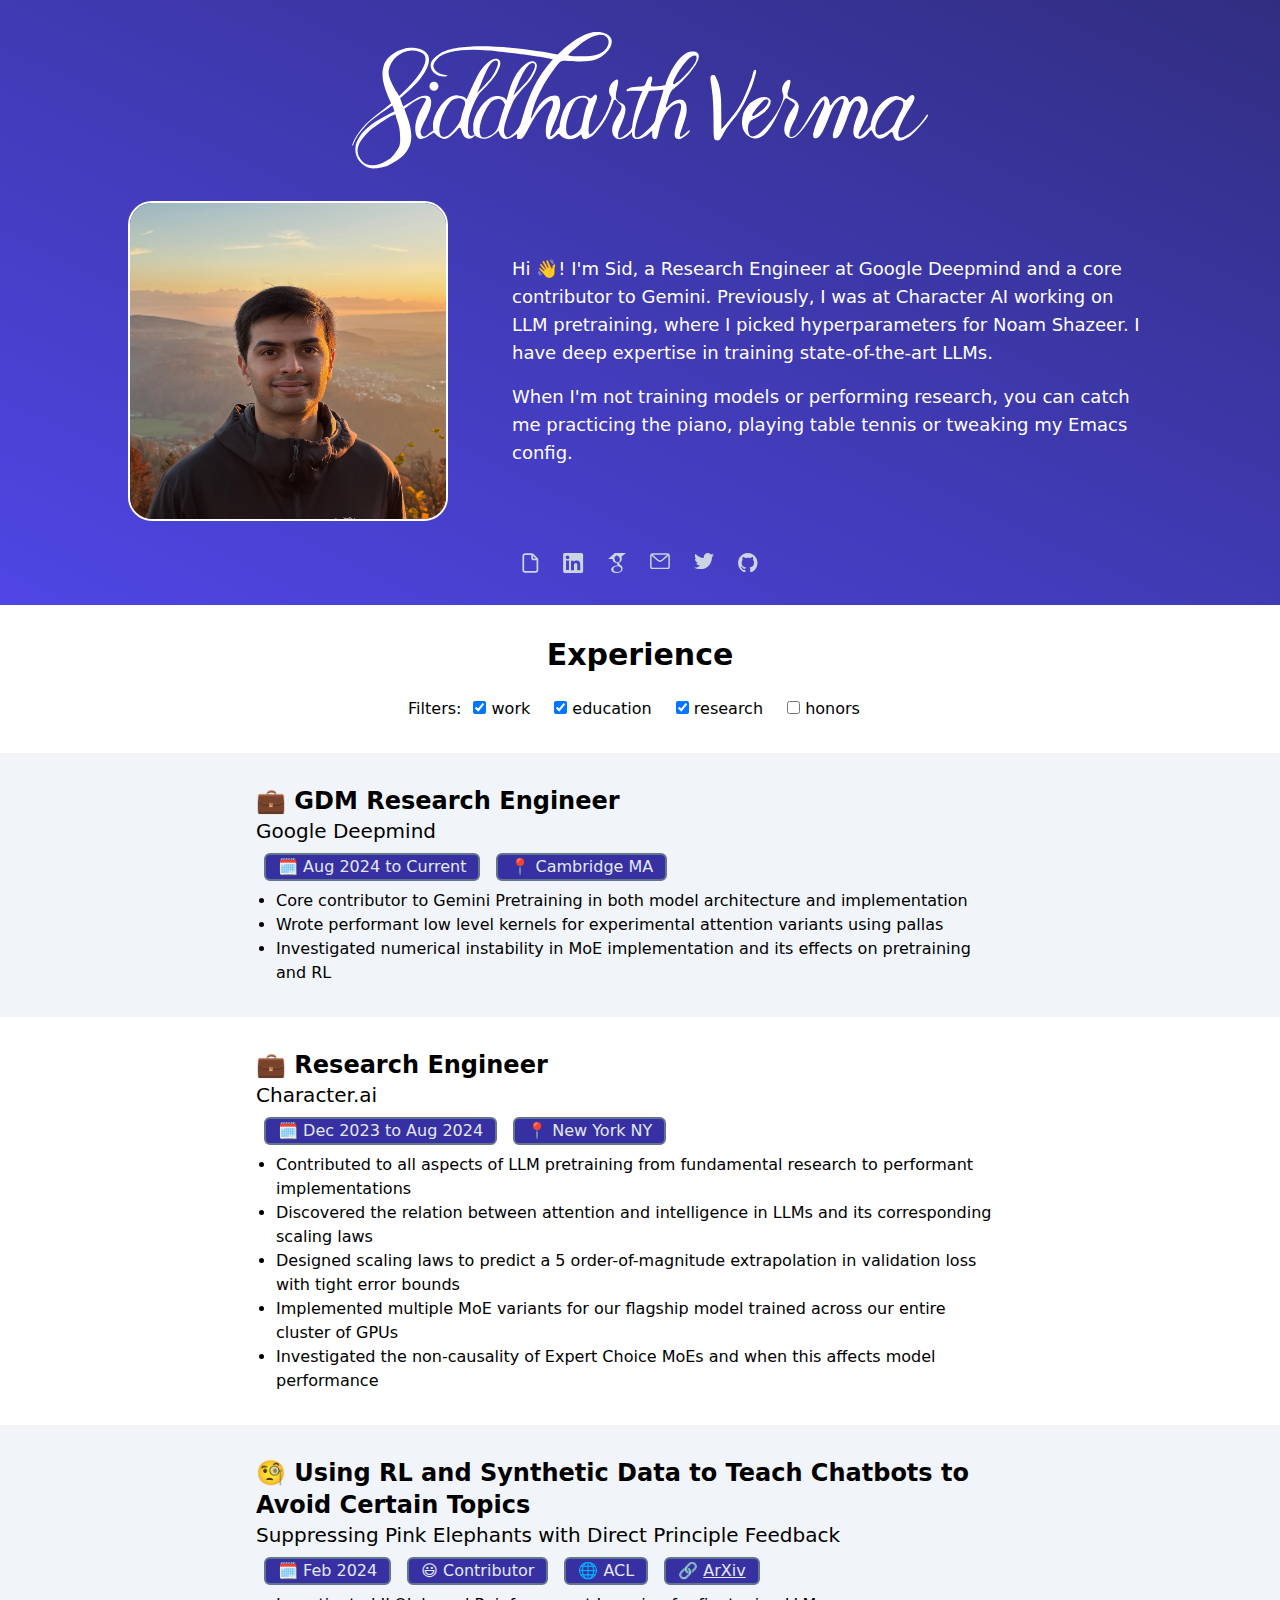
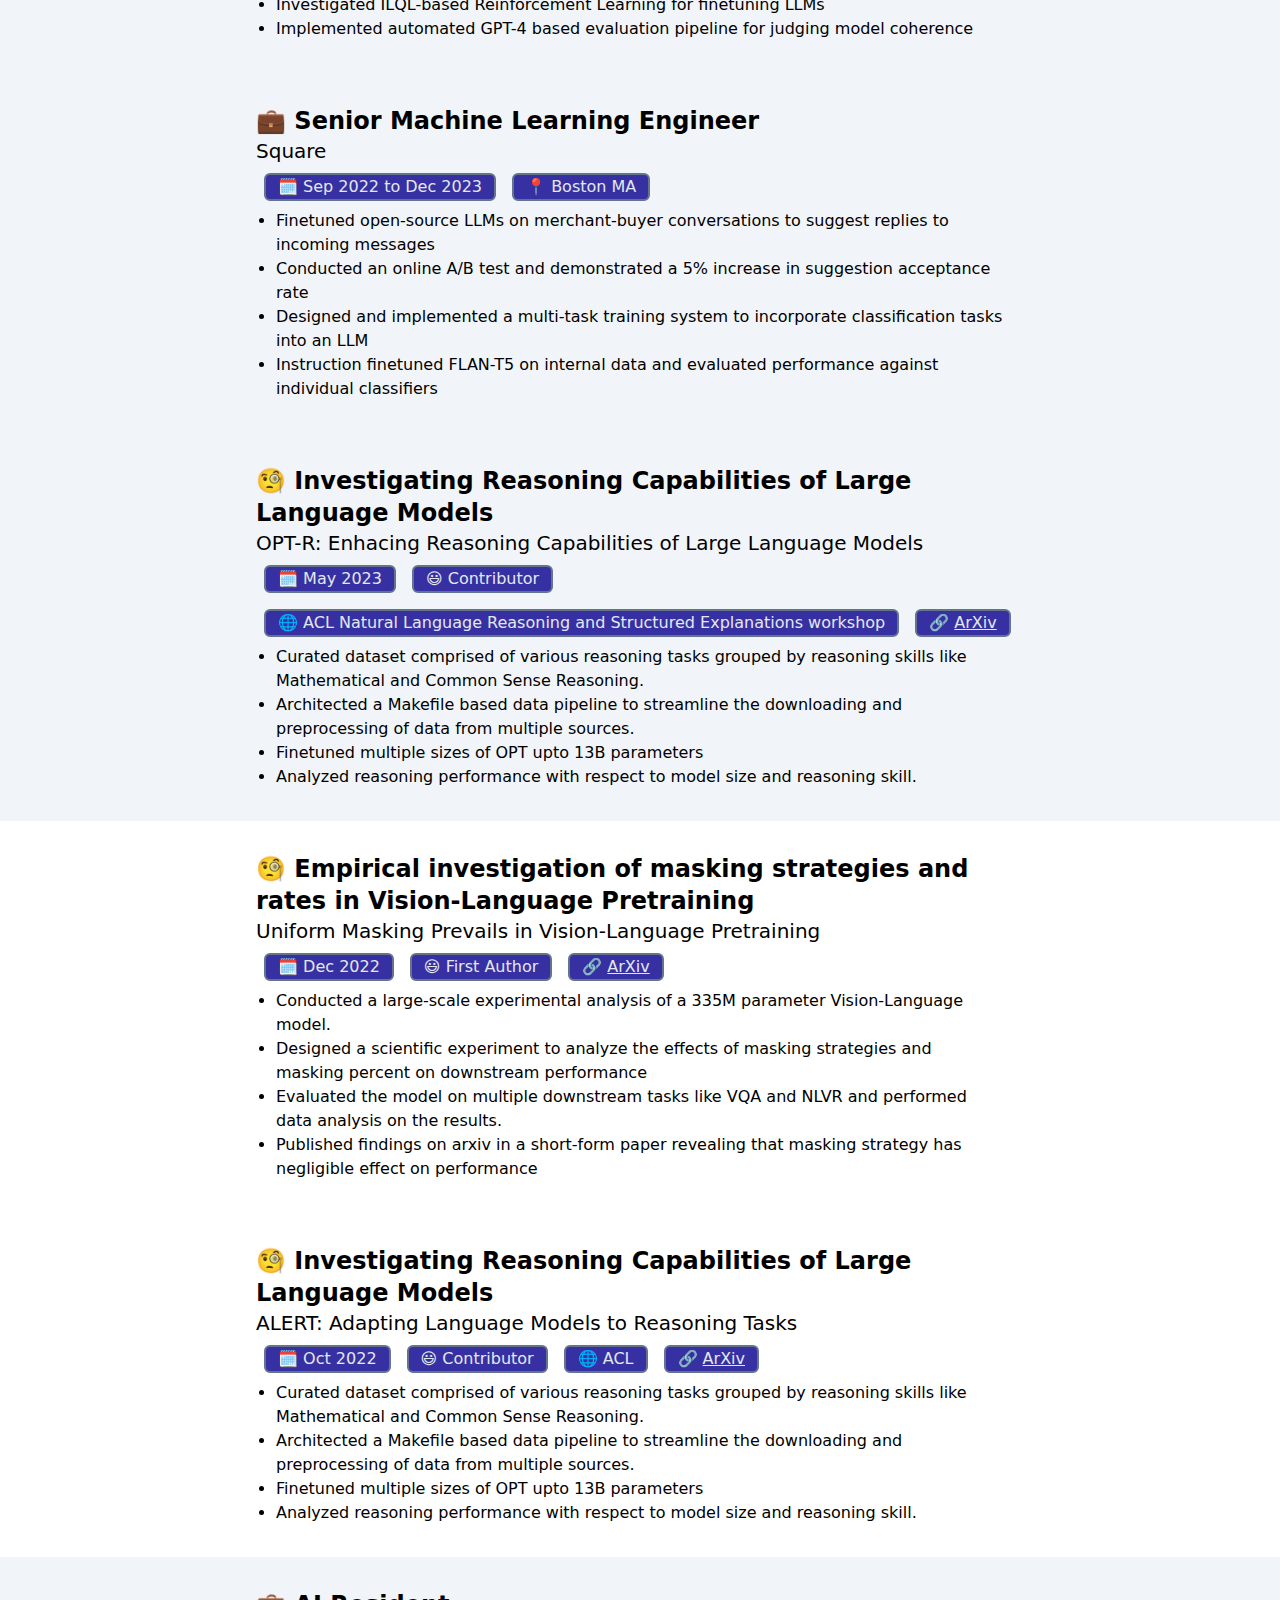
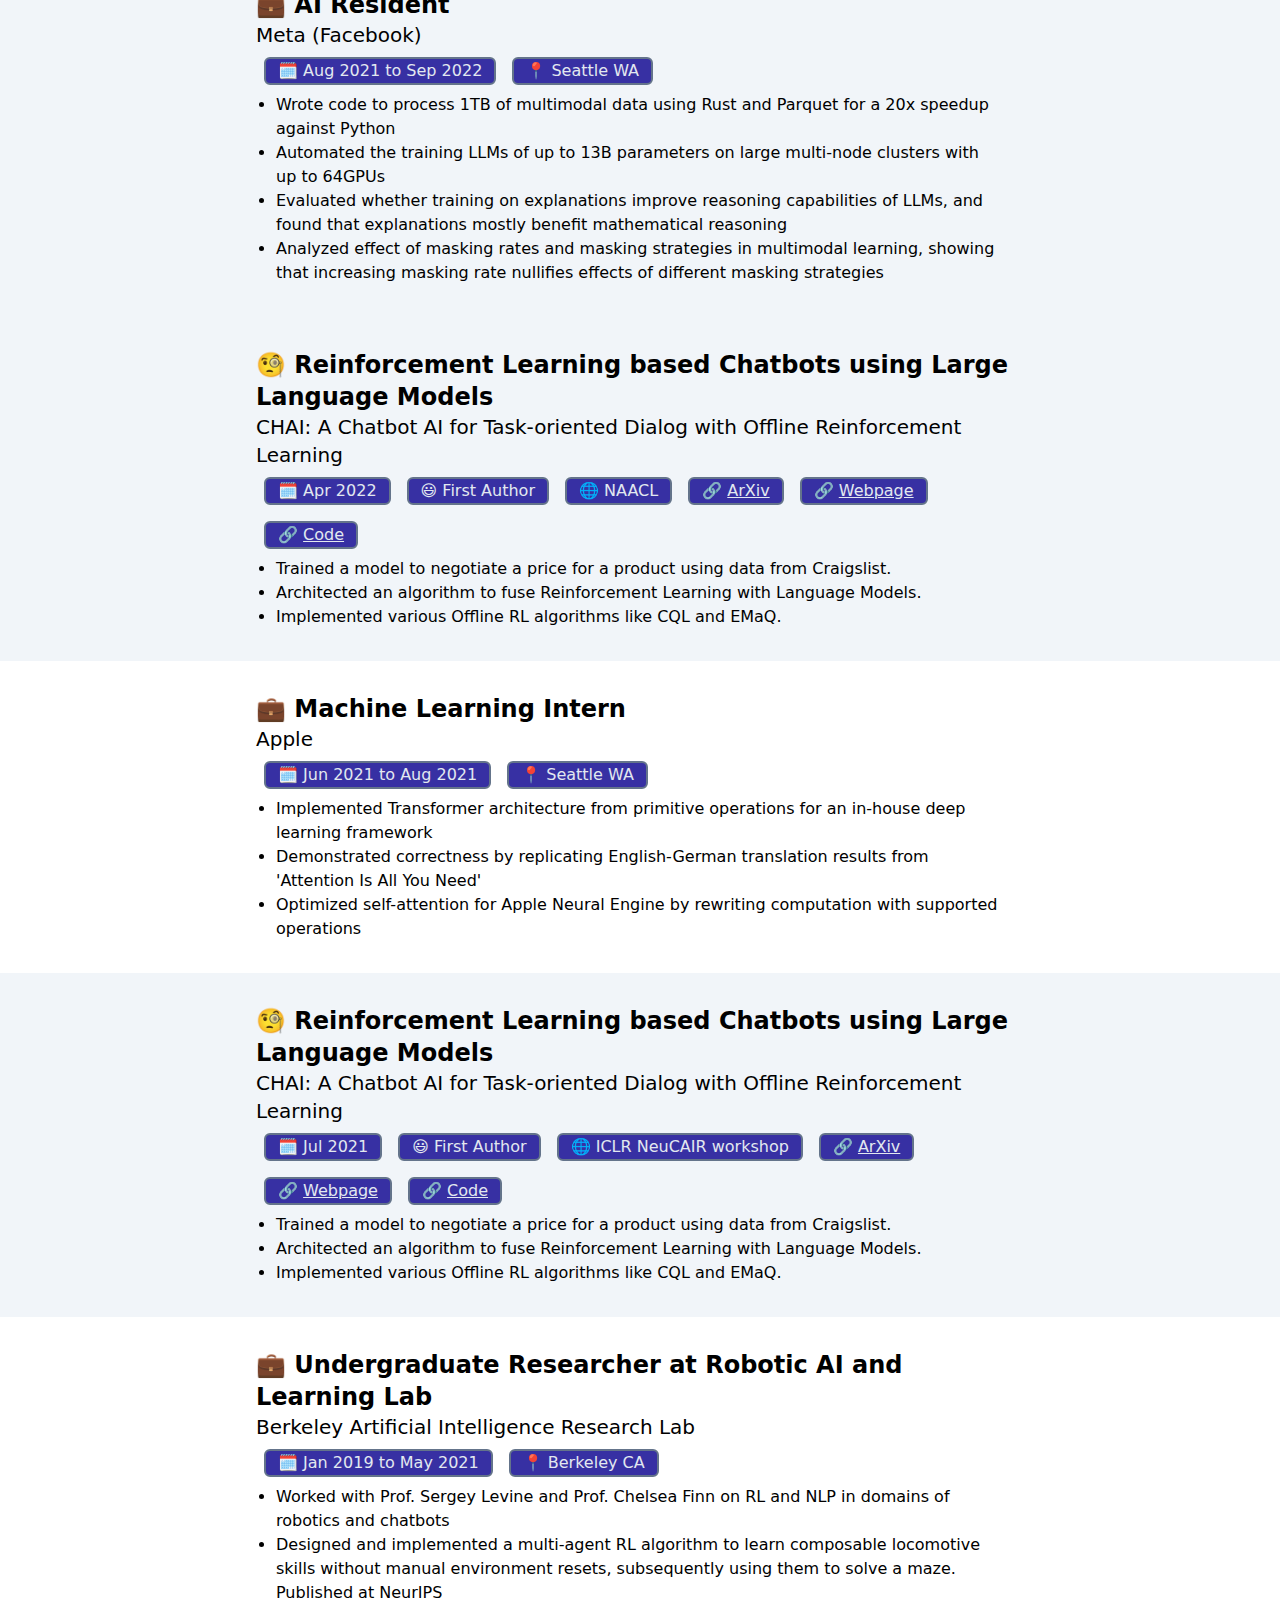
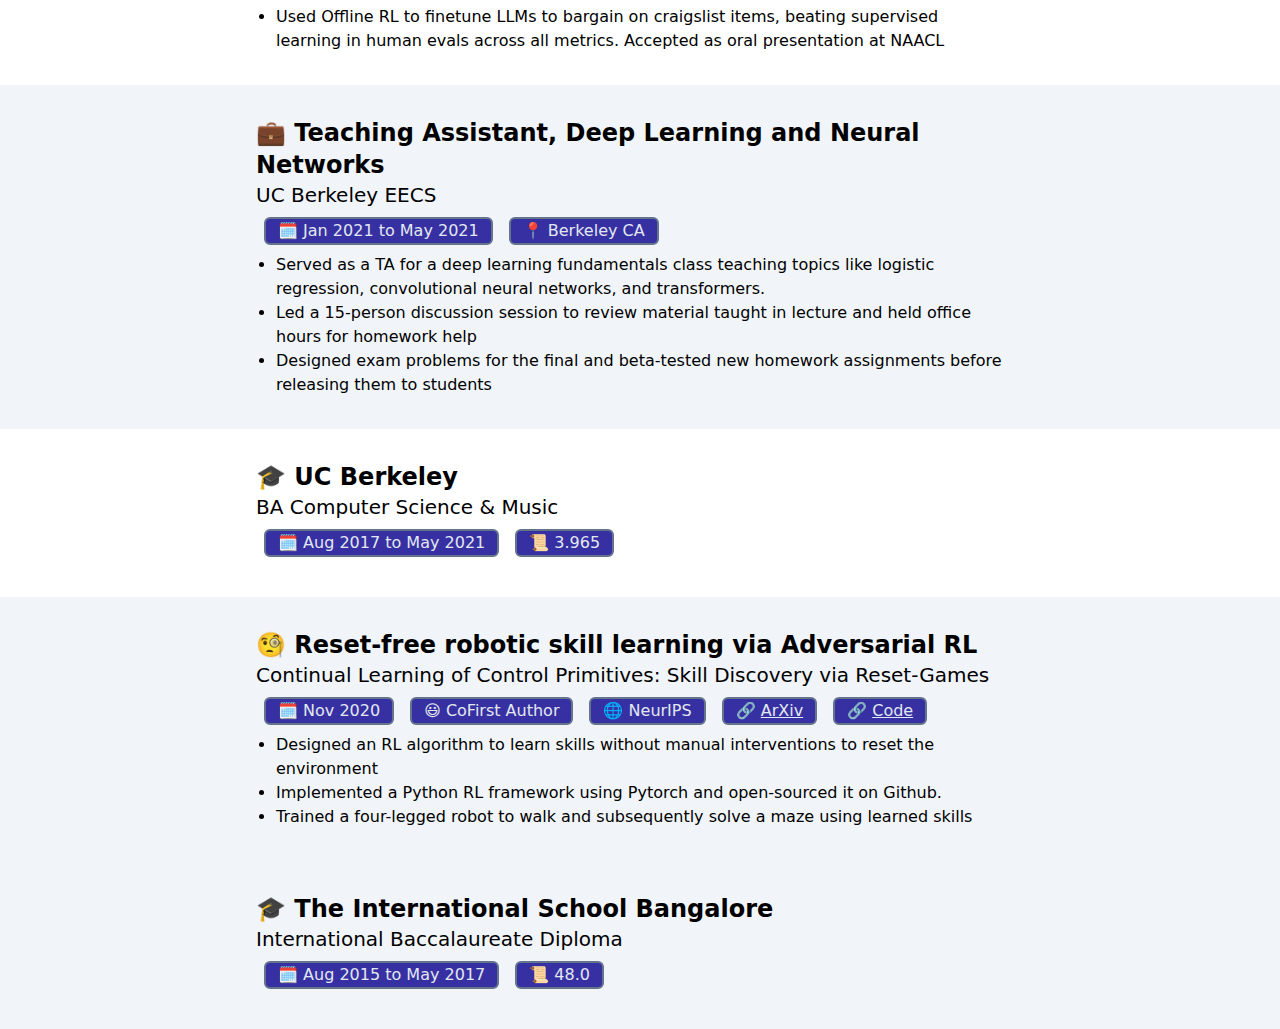
==== commit 645ef73e: "Update from https://github.com/siddharthverma314/cv/commit/03103b289263cee68e5f71189f34523bab4de163" ====
--- a/index.html
+++ b/index.html
@@ -1,27 +1,35 @@
 <!DOCTYPE HTML>
-<html><head><title>Siddharth Verma</title><link rel="stylesheet" href="style.css"><meta content="text/html;charset=utf-8" http-equiv="Content-Type"><meta content="utf-8" http-equiv="encoding"><meta name="viewport" content="width=device-width, initial-scale=1.0"></head><body onload="init()"><script src="index.js"></script><div class="bg-indigo-800 text-slate-200"><div class="flex flex-row p-4"><div class="px-1.5 md:px-3 first:flex-1"><a class="text-slate-300 hover:text-slate-500" href="siddharthverma314.github.io">Siddharth Verma</a></div><div class="px-1.5 md:px-3 first:flex-1"><a class="text-slate-300 hover:text-slate-500" href="https://www.linkedin.com/in/siddharth-verma/"><svg height="20px" viewBox="0 0 31 30" fill="none" xmlns="http://www.w3.org/2000/svg">
-<mask id="path-1-inside-1_33_864" fill="white">
-<path fill-rule="evenodd" clip-rule="evenodd" d="M0.202393 2.50625C0.202393 1.84155 0.466446 1.20408 0.936458 0.734065C1.40647 0.264053 2.04394 0 2.70864 0H27.6961C28.0252 0 28.3512 0.0648302 28.6551 0.190781C28.9592 0.316733 29.2355 0.501336 29.4683 0.734065C29.701 0.966794 29.8856 1.24308 30.0116 1.54714C30.1375 1.85122 30.2024 2.17712 30.2024 2.50625V27.4937C30.2024 27.8229 30.1375 28.1488 30.0116 28.4527C29.8856 28.7569 29.701 29.0331 29.4683 29.2659C29.2355 29.4986 28.9592 29.6832 28.6551 29.8092C28.3512 29.9351 28.0252 30 27.6961 30H2.70864C2.04394 30 1.40647 29.7359 0.936458 29.2659C0.466446 28.7959 0.202393 28.1585 0.202393 27.4937V2.50625ZM12.0774 11.4375H16.1399V13.4788C16.7255 12.3049 18.2261 11.25 20.4804 11.25C24.8017 11.25 25.8274 13.5863 25.8274 17.873V25.8125H21.4524V18.8493C21.4524 16.4082 20.8668 15.0312 19.3774 15.0312C17.3118 15.0312 16.4524 16.5156 16.4524 18.8493V25.8125H12.0774V11.4375ZM4.57738 25.625H8.95239V11.25H4.57738V25.625ZM9.57738 6.56248C9.57738 6.93183 9.50463 7.29756 9.3633 7.63878C9.22195 7.98001 9.01478 8.29006 8.75361 8.55122C8.49245 8.81238 8.1824 9.01956 7.84118 9.1609C7.49995 9.30224 7.13422 9.37499 6.76488 9.37499C6.39555 9.37499 6.02982 9.30224 5.68859 9.1609C5.34735 9.01956 5.03732 8.81238 4.77614 8.55122C4.51498 8.29006 4.30782 7.98001 4.16647 7.63878C4.02514 7.29756 3.95239 6.93183 3.95239 6.56248C3.95239 5.81657 4.2487 5.1012 4.77614 4.57375C5.30359 4.04631 6.01896 3.74999 6.76488 3.74999C7.51081 3.74999 8.22618 4.04631 8.75361 4.57375C9.28106 5.1012 9.57738 5.81657 9.57738 6.56248Z"/>
-</mask>
-<path fill-rule="evenodd" clip-rule="evenodd" d="M0.202393 2.50625C0.202393 1.84155 0.466446 1.20408 0.936458 0.734065C1.40647 0.264053 2.04394 0 2.70864 0H27.6961C28.0252 0 28.3512 0.0648302 28.6551 0.190781C28.9592 0.316733 29.2355 0.501336 29.4683 0.734065C29.701 0.966794 29.8856 1.24308 30.0116 1.54714C30.1375 1.85122 30.2024 2.17712 30.2024 2.50625V27.4937C30.2024 27.8229 30.1375 28.1488 30.0116 28.4527C29.8856 28.7569 29.701 29.0331 29.4683 29.2659C29.2355 29.4986 28.9592 29.6832 28.6551 29.8092C28.3512 29.9351 28.0252 30 27.6961 30H2.70864C2.04394 30 1.40647 29.7359 0.936458 29.2659C0.466446 28.7959 0.202393 28.1585 0.202393 27.4937V2.50625ZM12.0774 11.4375H16.1399V13.4788C16.7255 12.3049 18.2261 11.25 20.4804 11.25C24.8017 11.25 25.8274 13.5863 25.8274 17.873V25.8125H21.4524V18.8493C21.4524 16.4082 20.8668 15.0312 19.3774 15.0312C17.3118 15.0312 16.4524 16.5156 16.4524 18.8493V25.8125H12.0774V11.4375ZM4.57738 25.625H8.95239V11.25H4.57738V25.625ZM9.57738 6.56248C9.57738 6.93183 9.50463 7.29756 9.3633 7.63878C9.22195 7.98001 9.01478 8.29006 8.75361 8.55122C8.49245 8.81238 8.1824 9.01956 7.84118 9.1609C7.49995 9.30224 7.13422 9.37499 6.76488 9.37499C6.39555 9.37499 6.02982 9.30224 5.68859 9.1609C5.34735 9.01956 5.03732 8.81238 4.77614 8.55122C4.51498 8.29006 4.30782 7.98001 4.16647 7.63878C4.02514 7.29756 3.95239 6.93183 3.95239 6.56248C3.95239 5.81657 4.2487 5.1012 4.77614 4.57375C5.30359 4.04631 6.01896 3.74999 6.76488 3.74999C7.51081 3.74999 8.22618 4.04631 8.75361 4.57375C9.28106 5.1012 9.57738 5.81657 9.57738 6.56248Z" fill="currentColor" stroke="currentColor" stroke-width="10.9494" mask="url(#path-1-inside-1_33_864)"/>
-</svg>
-</a></div><div class="px-1.5 md:px-3 first:flex-1"><a class="text-slate-300 hover:text-slate-500" href="https://scholar.google.com/citations?user=B320e3kAAAAJ"><svg height="20px" viewBox="0 0 27 30" xmlns="http://www.w3.org/2000/svg">
-<path fill-rule="evenodd" clip-rule="evenodd" d="M6.77382 8.85714H0.202393L10.2747 0H26.9167L20.0595 5.71429C20.083 5.77894 20.1129 5.8564 20.1469 5.94488L20.147 5.94493C20.3889 6.57333 20.8448 7.75749 20.7738 8.85714C20.6023 11.516 19.1949 12.6815 18.0974 13.5903C17.367 14.1952 16.7738 14.6864 16.7738 15.4286C16.7738 16.612 17.6562 17.2563 18.69 18.011C20.1519 19.0785 21.9167 20.3669 21.9167 23.7143C22.0595 27.8571 17.631 30 13.631 30C10.1895 30 5.48811 29 4.91668 25.4286C4.34525 21.8571 9.20239 18.2857 14.7738 18.8571C13.7116 17.7949 13.2024 16.5714 13.9167 15C11.9167 15 10.3738 14.5714 8.77382 13.4286C7.17382 12.2857 6.77382 9.90476 6.77382 8.85714ZM15.7738 13.7143C13.7738 14.7143 11.2023 12.7143 10.2023 10.4286C9.20235 8.14286 9.77376 4.85716 11.9166 4.00001C14.0595 3.14286 16.3452 5.14285 17.3452 7.42857C18.3452 9.71428 17.7738 12.7143 15.7738 13.7143ZM16.7915 20.3874C17.9357 21.1149 19.6543 22.2076 19.7738 24C19.9167 26.8571 18.0595 28.5714 13.9167 28.5714C9.77383 28.5714 8.05954 26.1429 8.05954 24.2857C8.05954 20.7143 12.3453 19 16.2024 20C16.366 20.1168 16.5677 20.2451 16.7915 20.3874Z" fill="currentColor"/>
-</svg>
-</a></div><div class="px-1.5 md:px-3 first:flex-1"><a class="text-slate-300 hover:text-slate-500" href="https://twitter.com/sidv314"><svg width="20px" xmlns="http://www.w3.org/2000/svg" viewBox="0 0 248 204">
-  <path fill="currentColor" d="M221.95 51.29c.15 2.17.15 4.34.15 6.53 0 66.73-50.8 143.69-143.69 143.69v-.04c-27.44.04-54.31-7.82-77.41-22.64 3.99.48 8 .72 12.02.73 22.74.02 44.83-7.61 62.72-21.66-21.61-.41-40.56-14.5-47.18-35.07 7.57 1.46 15.37 1.16 22.8-.87-23.56-4.76-40.51-25.46-40.51-49.5v-.64c7.02 3.91 14.88 6.08 22.92 6.32C11.58 63.31 4.74 33.79 18.14 10.71c25.64 31.55 63.47 50.73 104.08 52.76-4.07-17.54 1.49-35.92 14.61-48.25 20.34-19.12 52.33-18.14 71.45 2.19 11.31-2.23 22.15-6.38 32.07-12.26-3.77 11.69-11.66 21.62-22.2 27.93 10.01-1.18 19.79-3.86 29-7.95-6.78 10.16-15.32 19.01-25.2 26.16z"/>
-</svg>
-</a></div><div class="px-1.5 md:px-3 first:flex-1"><a class="text-slate-300 hover:text-slate-500" href="https://github.com/siddharthverma314"><svg width="20px" viewBox="0 0 31 30" xmlns="http://www.w3.org/2000/svg">
-<mask id="path-1-inside-1_33_842" fill="white">
-<path fill-rule="evenodd" clip-rule="evenodd" d="M15.2024 0C6.91489 0 0.202393 6.88228 0.202393 15.3794C0.202393 22.1848 4.49614 27.9328 10.4586 29.9706C11.2086 30.1052 11.4899 29.6438 11.4899 29.2401C11.4899 28.8748 11.4711 27.6637 11.4711 26.3757C7.70239 27.087 6.72739 25.4337 6.42739 24.5686C6.25864 24.1264 5.52739 22.7615 4.88989 22.3963C4.36489 22.1079 3.61489 21.3966 4.87114 21.3774C6.05239 21.3582 6.89614 22.4924 7.17739 22.9538C8.52739 25.2799 10.6836 24.6263 11.5461 24.2226C11.6774 23.2229 12.0711 22.5501 12.5024 22.1656C9.16489 21.7811 5.67739 20.4546 5.67739 14.572C5.67739 12.8995 6.25864 11.5153 7.21489 10.4388C7.06489 10.0543 6.53989 8.4779 7.36489 6.36323C7.36489 6.36323 8.62114 5.95952 11.4899 7.93962C12.6899 7.59358 13.9649 7.42056 15.2399 7.42056C16.5149 7.42056 17.7899 7.59358 18.9899 7.93962C21.8586 5.9403 23.1149 6.36323 23.1149 6.36323C23.9399 8.4779 23.4149 10.0543 23.2649 10.4388C24.2211 11.5153 24.8024 12.8803 24.8024 14.572C24.8024 20.4738 21.2961 21.7811 17.9586 22.1656C18.5024 22.6462 18.9711 23.5689 18.9711 25.0108C18.9711 27.0678 18.9524 28.721 18.9524 29.2401C18.9524 29.6438 19.2336 30.1244 19.9836 29.9706C22.9614 28.9399 25.549 26.9778 27.3821 24.3602C29.2153 21.7428 30.2016 18.6018 30.2024 15.3794C30.2024 6.88228 23.4899 0 15.2024 0V0Z"/>
-</mask>
-<path fill-rule="evenodd" clip-rule="evenodd" d="M15.2024 0C6.91489 0 0.202393 6.88228 0.202393 15.3794C0.202393 22.1848 4.49614 27.9328 10.4586 29.9706C11.2086 30.1052 11.4899 29.6438 11.4899 29.2401C11.4899 28.8748 11.4711 27.6637 11.4711 26.3757C7.70239 27.087 6.72739 25.4337 6.42739 24.5686C6.25864 24.1264 5.52739 22.7615 4.88989 22.3963C4.36489 22.1079 3.61489 21.3966 4.87114 21.3774C6.05239 21.3582 6.89614 22.4924 7.17739 22.9538C8.52739 25.2799 10.6836 24.6263 11.5461 24.2226C11.6774 23.2229 12.0711 22.5501 12.5024 22.1656C9.16489 21.7811 5.67739 20.4546 5.67739 14.572C5.67739 12.8995 6.25864 11.5153 7.21489 10.4388C7.06489 10.0543 6.53989 8.4779 7.36489 6.36323C7.36489 6.36323 8.62114 5.95952 11.4899 7.93962C12.6899 7.59358 13.9649 7.42056 15.2399 7.42056C16.5149 7.42056 17.7899 7.59358 18.9899 7.93962C21.8586 5.9403 23.1149 6.36323 23.1149 6.36323C23.9399 8.4779 23.4149 10.0543 23.2649 10.4388C24.2211 11.5153 24.8024 12.8803 24.8024 14.572C24.8024 20.4738 21.2961 21.7811 17.9586 22.1656C18.5024 22.6462 18.9711 23.5689 18.9711 25.0108C18.9711 27.0678 18.9524 28.721 18.9524 29.2401C18.9524 29.6438 19.2336 30.1244 19.9836 29.9706C22.9614 28.9399 25.549 26.9778 27.3821 24.3602C29.2153 21.7428 30.2016 18.6018 30.2024 15.3794C30.2024 6.88228 23.4899 0 15.2024 0V0Z" fill="currentColor" stroke="currentColor" stroke-width="10.0365" mask="url(#path-1-inside-1_33_842)"/>
-</svg>
-</a></div></div><div class="flex flex-col items-center py-5"><div class="p-4 w-full max-w-xl text-rose-300"><svg viewBox="0 0 2945 698" xmlns="http://www.w3.org/2000/svg">
+<html><head><title>Siddharth Verma</title><link rel="stylesheet" href="style.css"><meta content="text/html;charset=utf-8" http-equiv="Content-Type"><meta content="utf-8" http-equiv="encoding"><meta name="viewport" content="width=device-width, initial-scale=1.0"></head><body onload="init()"><script src="index.js"></script><div class="bg-gradient-to-tr from-indigo-600 to-indigo-900 text-white flex flex-col items-center p-8"><div class="w-full max-w-xl"><svg viewBox="0 0 2945 698" xmlns="http://www.w3.org/2000/svg">
 <path fill-rule="evenodd" clip-rule="evenodd" d="M2240.03 246.574C2243.6 251.092 2242.21 261.185 2234.25 288.515C2230.59 301.097 2227.28 313.089 2226.89 315.162C2225.15 324.494 2231.84 334.279 2242.24 337.617C2267.18 345.631 2284.56 363.547 2284.51 381.198C2284.47 394.39 2272.99 434.623 2266.24 445.229C2259.88 455.225 2219.88 531.54 2244.08 537.148C2285.43 541.828 2346.82 409.602 2365.37 380.673C2400.52 325.85 2424.56 314.501 2437.03 346.843C2438.77 351.373 2440.69 358.935 2441.28 363.645C2443.15 378.571 2446.02 378.421 2457.17 362.814C2485.64 322.931 2531.55 313.872 2539.51 352.23C2541.46 361.606 2542.87 361.15 2555.31 347.135C2580.13 319.172 2607.47 326.641 2621.63 342.773C2635.53 358.614 2640.91 391.882 2633.62 416.887C2624.11 449.477 2609.82 478.036 2595.15 508.635C2584.78 530.255 2589.44 544.434 2611 523.319C2652.39 482.785 2651.4 483.998 2653.28 471.591C2662.5 410.628 2712.1 333.114 2779.23 327.024C2791.45 325.914 2808.64 332.697 2825.28 345.194C2831.19 349.637 2833.36 349.554 2837.56 344.721C2839.44 342.556 2843.44 337.95 2846.46 334.486C2855.89 323.663 2864.31 319.746 2869.54 323.76C2880.34 332.058 2875.74 345.194 2866.18 363.878C2856.62 382.561 2782.11 489.829 2794.8 532.22C2798.25 543.755 2814.21 542.125 2835.88 528.022C2876.19 501.781 2904.6 473.048 2932.53 432.804C2938.37 424.384 2941.22 421.675 2943.37 422.5C2958.51 428.316 2863.42 525.942 2854.24 532.235C2829.7 549.052 2780.6 577.003 2768.78 530.255C2765.25 516.267 2763.33 503.57 2750.36 516.684C2711.02 556.447 2681.67 554.785 2661.19 511.636C2652.65 493.645 2650.64 506.236 2634.29 524.154C2611.19 549.467 2593.66 545.475 2593.66 545.475C2532.77 545.117 2580.14 432.899 2596.68 400.102C2612.42 368.901 2585.85 333.204 2561.38 366.341C2540.71 394.344 2517.42 501.068 2486.01 535.503C2479.24 542.926 2472.09 543.211 2464.5 542.851C2436.67 541.528 2519.26 369.405 2513.96 348.263C2509.7 331.291 2480.73 352.369 2461.65 381.722C2441.65 412.473 2415.84 517.105 2381.63 540.751C2377.04 543.923 2371.27 542.851 2366.41 542.851C2334.8 542.851 2401.72 404.397 2408.53 388.448C2415.63 371.802 2417.62 353.496 2412.79 349.121C2398.07 335.794 2294.06 558.4 2241.13 542.233C2178.46 523.089 2226.85 430.238 2251.59 394.319C2270.76 366.488 2271.58 368.728 2233.54 345.104C2217.83 335.348 2216.02 335.848 2207.8 352.23C2180.7 406.254 2119.8 580.502 2036.48 537.609C1998.33 517.969 1984.63 473.091 2000.25 418.91C2004.91 402.743 2027.46 369.585 2039.66 360.956C2043.1 358.522 2049.34 354.059 2053.52 351.039C2088.62 325.711 2134.83 325.382 2140.17 350.423C2146.54 380.312 2101.26 427.483 2045.09 449.471C2018.85 459.743 2017.62 526.14 2043.53 533.341C2089.23 546.037 2224.78 364.462 2203.19 316.029C2194.44 296.404 2199.16 273.879 2216 254.791C2225.5 244.027 2235.36 240.658 2240.03 246.574ZM2045.94 427.009C2046.01 415.687 2097.75 351.763 2110.75 346.932C2142.2 335.247 2131.45 373.382 2095.75 400.15C2088.25 405.774 2078.69 413 2074.5 416.207C2059.65 427.591 2045.9 432.79 2045.94 427.009ZM2779.27 460.23C2771.97 476.806 2774.38 476.447 2756.4 493.899C2740.12 509.702 2689.26 545.499 2678.46 512.773C2662.99 465.855 2732.07 370.89 2777.65 349.086C2789.63 343.359 2812.75 348.506 2816.61 357.76C2820.36 366.722 2818.71 385.419 2805.98 406.39C2796.97 421.233 2786.57 443.654 2779.27 460.23Z" fill="currentColor" />
 <path fill-rule="evenodd" clip-rule="evenodd" d="M2064.33 194.829C2068.79 199.3 2067.83 204.817 2055.79 243.687C2048.39 267.546 2042.76 283.12 2035.67 299.321C2016.54 343.01 1995.33 388.78 1966.19 426.891C1944.81 454.852 1918.59 482.834 1902.14 514.008C1882.2 551.821 1880.1 554.387 1869.13 554.393C1851.57 554.405 1848.74 546.484 1848.67 497.189C1848.56 422.264 1849.2 343.434 1836.67 269.93C1830.14 231.619 1831.94 221.01 1845.19 219.865C1854.86 219.031 1856.96 221.714 1868.45 249.461C1890.4 302.459 1887.83 371 1888.08 426.683C1888.24 464.112 1888.66 495.011 1888.99 495.346C1891.95 498.308 1946.94 427.867 1957.07 414.963C1998.66 361.973 2020.84 297.533 2043.79 235.29C2046.82 227.069 2053.15 183.645 2064.33 194.829Z" fill="currentColor" />
 <path d="M418.569 513.313C417.833 512.239 419 513 419 513C418.881 513.09 418.736 513.195 418.569 513.313Z" fill="currentColor" />
 <path d="M442 277C442 289.703 431.703 300 419 300C406.297 300 396 289.703 396 277C396 264.297 406.297 254 419 254C431.703 254 442 264.297 442 277Z" fill="currentColor"/>
 <path fill-rule="evenodd" clip-rule="evenodd" d="M1104.57 148.773C1142.83 152.708 1207.04 150.458 1234.3 144.227C1315.5 120.5 1374.22 24.6968 1279.21 2.288C1199.77 -16.4448 1105.31 62.7266 1051.5 115.5C966.425 97.689 751.927 64.805 598.405 74.811C550.262 77.946 527.394 81.332 499.42 89.466C492.63 91.441 483.7 94.041 479.575 95.244C452.581 103.12 416.014 131.564 406.089 152.407C389.441 187.369 423.749 227.835 470.013 227.806C487.702 227.796 494.522 222.266 479.248 220.319C453.295 217.012 428.6 203.151 420.575 187.389C412.15 170.84 416.219 157.808 436.474 136.463C472.247 98.765 567.269 83.525 699.075 94.346C769.255 100.109 973.932 125.194 1027.5 139.5C1027.5 139.5 1023.3 143.948 993.748 179.664C929.954 256.784 893.028 359.272 867.242 454.312C860.22 480.187 848.189 500.312 832.004 513.254C829.293 515.422 825.115 518.962 822.719 521.122C805.956 536.232 793.917 542.654 786.63 533.1C772.337 514.361 773.964 490.276 793.3 434.35C800.729 412.864 805.505 400.586 821.435 362.023C831.424 337.842 859.659 306.054 883.646 279.05C897.913 262.988 910.677 248.618 917.204 238.548C934.704 211.548 960.183 164.432 933.013 151.538C905.842 138.644 858.704 182.048 832.704 228.548C807.009 274.501 789.994 351.209 789.597 353.006C789.776 352.15 792.866 334.646 747.856 327.788C688.787 318.788 620.331 420.533 620.067 481.135C619.977 502.003 620.067 511.5 626.882 526.377C625.089 526.264 622.064 527.159 618.006 529.312C606.494 535.419 599.141 527.366 597.847 524.529C593.5 515 589.5 504 595.539 454.812C601.578 405.624 641.56 321.434 655.5 309C669.44 296.566 713 252.5 730.5 225.5C748 198.5 773.479 151.384 746.309 138.49C719.138 125.596 672 169 646 215.5C620 262 586.5 344.312 586.5 344.312C579.5 336 577.5 329.919 541.931 324.5C482.862 315.5 414.406 417.245 414.142 477.847C414.099 487.835 414.142 496.5 416 504C416 504 398.897 514.959 387.786 523.744C379.5 530.296 357.388 548.485 351 515.385C344.612 482.286 424.455 390.176 400.5 338.516C392.195 320.606 365.357 325.72 350.857 329.72C336.357 333.72 292.692 361.607 262.5 381.016C253.625 362.327 248.5 342.016 246 338.516C273.188 315.73 311.439 281.69 335.161 255.385C354.814 233.592 462.5 104.528 324.575 82.348C258.989 71.801 180.778 115.073 161.971 172.312C143.164 229.551 169.5 299.054 200.075 364.812C157.618 401.204 109.037 432.604 69.637 472.198C42.4527 502.924 16.0752 534.812 0.5 578.672C3.095 583.521 6.57801 580.019 8.66101 570.467C19.5752 541.312 41.6403 511.191 61.961 489.557C101.165 443.109 157.21 410.968 206.075 376.271C206.575 377.312 217.075 403.812 217.075 404.812C197.433 414.675 178.028 424.744 159.075 435.812C140.123 446.88 25.8453 504 17.528 593.369C13.3 638.799 43.985 681.416 91.075 695.516C111.504 701.632 161.951 694.374 186.674 681.761C232.467 658.416 267.654 637.163 290.668 590.734C321.047 529.448 289.927 451.569 267.5 392.516C292.856 374.853 315.857 354.72 338.857 344.72C361.857 334.72 385.786 333.468 374.836 354.697C357.12 389.042 335.5 422 327.5 457C319.5 492 322.989 522.64 335.5 539.812C348.011 556.984 382.974 537.353 387.268 534.348C391.562 531.343 398 526.854 401.575 524.373C404.964 522.022 415.522 515.466 418.569 513.313C417.833 512.239 419 513 419 513C418.881 513.09 418.736 513.195 418.569 513.313C419.286 514.359 421.808 517.147 428.975 524.076C443.497 538.117 461.576 549.198 479.5 546C499.926 542.356 522.517 517.066 541.931 495.179C550.042 486.034 555.096 486.797 558.051 498.927C571.589 554.5 604.236 552.217 623.076 535.677C626.807 532.402 628.614 529.793 628.761 528.18C638.141 536.902 682.191 572.215 746.587 507.262C748.695 502.836 749.153 501.876 750.609 509.001C753.63 523.784 764.47 539.975 774.715 545.006C787.88 551.47 813.021 543.024 828.317 530.724C842.332 519.455 845.242 520.307 844.144 535.354C843.218 548.061 846.267 547.868 855.276 547.301C857.483 547.162 860.048 547 863 547C873.236 547 889.99 515.849 907.544 483.211C915.715 468.019 924.059 452.505 932 439.66C957 399.221 1017.36 333.118 1026.32 354.549C1029.76 362.793 1027.33 380.841 1011.97 413.028C988.723 459.199 968.071 602.071 1046.16 527.684C1056.19 518.129 1060.11 522.355 1065.5 528.175C1066.19 528.91 1066.89 529.671 1067.63 530.432C1091.55 554.898 1134.01 553.692 1164.38 527.684C1170.64 522.324 1174.03 524.129 1175.72 533.712C1181.32 565.5 1226.13 536.343 1242.72 518.156C1258.81 500.52 1280.77 471.053 1292.54 451.306C1307.35 426.453 1312.26 415.869 1333.15 363.812C1337.76 352.33 1338.79 349.207 1340.91 347.994C1341.8 347.485 1342.88 347.313 1344.5 347C1347.87 346.35 1352.65 351.472 1358.7 357.947L1358.7 357.948C1362.49 362.004 1366.77 366.591 1371.51 370.622C1383.83 381.087 1380.39 394.575 1355.88 432.036C1335.08 463.82 1315.7 508.126 1344.5 540C1372.07 563.774 1415.33 531.434 1432 510C1425.95 570.272 1489.94 543.966 1514.41 522.426C1535.02 504.283 1535.9 499.366 1534.92 519.366C1533.96 539.215 1535.95 547.788 1548 547.788C1560.58 547.788 1561.52 543.266 1570.4 500.271L1570.57 499.483C1579.42 456.626 1602.1 403.501 1638.06 377.697C1660.51 361.591 1674.51 359.442 1681.55 371.02C1686.17 385.514 1676.84 415.235 1667.1 446.237C1651.66 495.401 1635.21 547.788 1671.78 547.788C1689.23 547.788 1733.61 510.79 1726.53 502.253C1724.84 500.222 1717.22 506.967 1708.28 514.884C1697.67 524.273 1685.21 535.311 1678.57 535.311C1671.89 535.311 1679.46 513.49 1689.47 484.607L1689.47 484.604L1689.48 484.595C1695.12 468.328 1701.53 449.823 1706.62 431.715C1727.25 341.312 1676.9 319.87 1616.51 378.475C1602.01 392.543 1600.99 387.385 1612.14 356.312C1614.24 350.456 1615.97 344.623 1617.66 338.909C1623.58 318.939 1629.07 300.42 1648.51 287.432C1679.5 266.729 1823.52 121.582 1755.4 101.353C1682.17 79.6079 1614.95 222.408 1602.5 271.5C1586.58 276.055 1545.57 282.322 1531.25 276.88C1527 275.265 1526.94 271.979 1530.88 258.489C1537.46 235.939 1536.19 227.812 1526.09 227.812C1517.81 227.812 1513.67 233.36 1503.53 258.021C1495.83 276.756 1495.05 277.257 1472.07 278.299C1428.96 280.255 1403.57 287.841 1403.57 298.768C1403.57 302.404 1407.53 303.319 1415.06 301.426C1424.24 299.12 1476.74 300.71 1484.5 301.426C1459.77 352.562 1438.67 429.953 1431.97 486.456C1429.43 507.933 1366.92 552.562 1362.38 539.236C1356.16 520.951 1365.9 497.465 1373.07 480.812C1402.86 411.603 1405.84 379.008 1383.46 367.357C1371.72 361.246 1352.79 351.183 1350 337.498C1347.63 325.854 1349.85 310.292 1357.91 275.812C1361.73 259.516 1362.18 248.249 1359.17 244.917C1356.02 241.434 1351.98 242.224 1343.07 248.065C1315.38 266.231 1305.83 301.337 1321.86 326.127C1327.42 334.73 1328.68 337.701 1323.5 352.5C1322.11 356.478 1320.81 360.266 1319.55 363.936C1311.87 386.376 1305.7 404.393 1288.58 434.312C1272.27 462.801 1262.05 475.801 1249.76 491.441L1249.76 491.445C1247.03 494.915 1244.2 498.515 1241.18 502.443C1236.08 509.083 1222.01 521.731 1218.03 523.255C1204.31 528.52 1208.67 466.511 1220 434.312C1223.02 425.731 1225.89 416.594 1228.8 407.314L1228.8 407.313C1234.45 389.314 1240.27 370.776 1247.68 354.711C1258.92 328.802 1250.66 309.209 1235.64 326.127C1221.27 342.3 1220.04 342.793 1211.18 335.954C1188.34 318.337 1148.48 325.39 1114 353.147C1084.39 376.984 1065.47 442.104 1061.55 479.733C1060.67 488.141 1059.37 489.338 1056.14 492.303C1054.06 494.211 1051.18 496.851 1047.1 502.617C1028.85 528.451 1010.41 542.148 1013.09 527.886C1017.69 503.357 1029.24 476.631 1040.22 451.21C1052.71 422.319 1064.46 395.114 1064.46 374.737C1064.46 341.017 1059.53 325 1039.5 325C978.32 325 943.462 390.788 919.581 439.66C916.007 440.906 915.017 439.689 915.833 435.05C931.221 347.488 988.799 247.865 1039.37 181.864C1065.84 147.325 1069.99 145.216 1104.57 148.773ZM1173.07 124.404C1101.55 123.056 1097.32 121.912 1113.32 108.262C1119.34 103.136 1125.45 97.7523 1131.69 92.2634C1131.69 92.2611 1131.69 92.2589 1131.7 92.2567C1131.7 92.2552 1131.7 92.2537 1131.7 92.2522L1131.71 92.2483L1131.71 92.2466L1131.71 92.2458L1131.71 92.244L1131.71 92.2429C1169.41 59.0647 1211.46 22.0532 1260.92 14.944C1311.04 7.73687 1326.98 53.695 1296.79 87.561C1274.14 112.973 1232.02 125.516 1173.07 124.404ZM1652 264.5C1620.77 285.133 1666.37 197.217 1712.5 146.265C1756.18 98.0361 1783.6 122.698 1739.57 178.812C1714.31 211.006 1686.67 241.611 1652 264.5ZM1519.59 493.43C1478.1 533.605 1454.74 549.751 1447.3 532.926C1434.01 476.5 1518.5 301.426 1518.5 301.426L1592.52 295.311C1587.75 314.754 1581.55 334.635 1575.31 354.643L1575.31 354.647C1566.26 383.652 1557.13 412.925 1552.17 441.52C1548.79 460.936 1542.05 471.681 1519.59 493.43ZM1136.88 358.254C1143.93 347.708 1152.89 341.268 1164.38 338.484C1192.61 331.642 1215.96 346.276 1205.74 364.4C1194.72 383.926 1187.64 418.491 1181.53 448.303C1178.77 461.783 1176.21 474.291 1173.57 483.998C1166.02 511.806 1120.26 540.315 1105.57 526.371C1073.98 496.397 1119.08 384.866 1136.88 358.254ZM188.098 194.685C198.926 141.523 244.25 101.255 300.503 94.82C322.284 92.328 350.798 99.654 364.174 111.178C402.637 144.316 342.312 235.46 240.901 327.788C238.062 322.875 234.972 317.672 231.755 312.257C209.588 274.942 181.412 227.512 188.098 194.685ZM556.994 443.7C552.829 466.209 508 525.447 481 534.348C428.975 551.5 447 461.5 465 421C483 380.5 502.958 349.642 523.979 342.579C545 335.516 557.405 340.579 563.575 342.818C580.016 348.785 582.55 364.265 571.589 391.778C565.128 407.99 560.189 426.441 556.994 443.7ZM181.099 440.812C201.58 427.824 216.167 422.458 222.075 420.312C224.691 431.895 228.267 443.325 231.85 454.777C235.01 464.876 238.175 474.992 240.692 485.246C246.795 510.109 248.218 565.478 243.149 580.812C237.164 598.914 209.562 636.803 195.383 646.379C135.529 686.802 82.378 692.776 53.075 662.373C2.00653 609.389 40.0224 552.873 82.575 512.205C102.382 493.281 130.581 472.848 181.099 440.812ZM710.5 236.5C702.962 246.111 662.5 289.757 639 312.257C646.093 296.429 653.03 279.533 659.901 262.797C684.396 203.133 708.057 145.5 735 145.5C769.5 145.5 716.619 228.699 710.5 236.5ZM782.235 371.538C771.207 400.39 761.751 430.434 753.948 461.34C746.144 492.246 738.95 520.484 686.925 537.636C634.9 554.788 652.925 464.788 670.925 424.288C688.925 383.788 708.883 352.93 729.904 345.867C757.17 336.706 772.597 344.576 782.235 371.538ZM921.704 158.548C962.007 156.538 903.323 241.746 897.204 249.548L825.704 325.305C825.704 325.305 881.401 160.558 921.704 158.548Z" fill="currentColor"/>
 </svg>
-</div><div class="p-2 font-bold text-2xl md:text-3xl text-center">ML Practitioner and Musician</div><hr><div class="lg:grid lg:grid-cols-2 p-8 lg:p-16"><div class="flex justify-center m-4"><img class="my-auto w-80 xl:96 rounded-3xl border-2 border-slate-200" src="/profile.jpg"></div><div><p class="mt-4 first:mt-0 text-lg">Hi! I&#39;m Siddharth Verma, a Senior ML Engineer training chatbots at Square. Previously, I was an AI resident at Facebook AI Research working on scaling multimodal learning and improving reasoning capabilities of large language models. I completed my undergraduate degree in Computer Science &amp; Music from UC Berkeley where I worked with Prof. Sergey Levine on Reinforcement Learning and its applications to Natural Language Processing.</p><p class="mt-4 first:mt-0 text-lg">My expertise lies in Natural Language Processing and Reinforcement Learning. I have trained LLMs of various sizes and deployed them to production serving millions of users. I have also conducted extensive ML research in both academic and industrial settings, resulting in multiple published papers in venues such as NeurIPS and ACL.</p><p class="mt-4 first:mt-0 text-lg">When I&#39;m not training models or performing research, you can catch me practicing the piano, playing table tennis or tweaking my Emacs configuration.</p></div></div><div class="my-2 flex flex-row"><a class="m-4 px-4 py-2 border-2 border-slate-500 bg-slate-200 hover:bg-slate-400 font-bold text-indigo-600 rounded-md" href="mailto:siddharthverma314@gmail.com">Contact me</a><a class="m-4 px-4 py-2 border-2 border-slate-500 bg-slate-200 hover:bg-slate-400 font-bold text-indigo-600 rounded-md" href="/blog.html">Read Blog</a></div></div></div><div class="mx-auto flex flex-col items-center p-5"><div class="font-bold text-3xl p-3">Experience</div><div class="flex flex-wrap p-3" id="filter"><div>Filters:</div><div class="px-3"><input type="checkbox" checked="" onclick="update()"><label for="content-work"> work</label></div><div class="px-3"><input type="checkbox" checked="" onclick="update()"><label for="content-work"> education</label></div><div class="px-3"><input type="checkbox" checked="" onclick="update()"><label for="content-work"> research</label></div><div class="px-3"><input type="checkbox" checked="" onclick="update()"><label for="content-work"> honors</label></div></div></div><div id="content"><div class="mx-auto px-8 md:px-32 lg:px-64 py-4 md:py-8 odd:bg-slate-100" data-content="0"><div class="font-bold text-2xl">💼 Research Engineer</div><div class="text-xl">Character.ai</div><div class="flex flex-wrap"><div class="m-2 px-3 rounded-md border-2 border-slate-500 bg-indigo-800 text-slate-200">🗓️ Dec 2023 to Current</div><div class="m-2 px-3 rounded-md border-2 border-slate-500 bg-indigo-800 text-slate-200">📍 New York NY</div></div><ul class="px-5 list-disc"><li>Work on all aspects of pretraining Large Language Models</li></ul></div><div class="mx-auto px-8 md:px-32 lg:px-64 py-4 md:py-8 odd:bg-slate-100" data-content="2"><div class="font-bold text-2xl">🧐 Using RL and Synthetic Data to Teach Chatbots to Avoid Certain Topics</div><div class="text-xl">Suppressing Pink Elephants with Direct Principle Feedback</div><div class="flex flex-wrap"><div class="m-2 px-3 rounded-md border-2 border-slate-500 bg-indigo-800 text-slate-200">🗓️ Feb 2024</div><div class="m-2 px-3 rounded-md border-2 border-slate-500 bg-indigo-800 text-slate-200">😃 Contributor</div><div class="m-2 px-3 rounded-md border-2 border-slate-500 bg-indigo-800 text-slate-200">🌐 ACL</div><div class="m-2 px-3 rounded-md border-2 border-slate-500 bg-indigo-800 text-slate-200">🔗 <a class="underline" href="https://arxiv.org/abs/https://arxiv.org/abs/2402.07896">ArXiv</a></div></div><ul class="px-5 list-disc"><li>Investigated ILQL-based Reinforcement Learning for finetuning LLMs</li><li>Implemented automated GPT-4 based evaluation pipeline for judging model coherence</li></ul></div><div class="mx-auto px-8 md:px-32 lg:px-64 py-4 md:py-8 odd:bg-slate-100" data-content="3"><div class="font-bold text-2xl">🥂 Reviewer for EMNLP 2023</div><div class="text-xl">Peer review paper submissions</div><div class="flex flex-wrap"><div class="m-2 px-3 rounded-md border-2 border-slate-500 bg-indigo-800 text-slate-200">🗓️ Dec 2023</div></div><ul class="px-5 list-disc"></ul></div><div class="mx-auto px-8 md:px-32 lg:px-64 py-4 md:py-8 odd:bg-slate-100" data-content="0"><div class="font-bold text-2xl">💼 Senior Machine Learning Engineer</div><div class="text-xl">Square</div><div class="flex flex-wrap"><div class="m-2 px-3 rounded-md border-2 border-slate-500 bg-indigo-800 text-slate-200">🗓️ Sep 2022 to Dec 2023</div><div class="m-2 px-3 rounded-md border-2 border-slate-500 bg-indigo-800 text-slate-200">📍 Boston MA</div></div><ul class="px-5 list-disc"><li>Finetuned open-source LLMs on merchant-buyer conversations to suggest replies to incoming messages</li><li>Conducted an online A/B test and demonstrated a 5% increase in suggestion acceptance rate</li><li>Designed and implemented a multi-task training system to incorporate classification tasks into an LLM</li><li>Instruction finetuned FLAN-T5 on internal data and evaluated performance against individual classifiers</li></ul></div><div class="mx-auto px-8 md:px-32 lg:px-64 py-4 md:py-8 odd:bg-slate-100" data-content="3"><div class="font-bold text-2xl">🥂 Reviewer for ACL 2023</div><div class="text-xl">Peer review paper submissions</div><div class="flex flex-wrap"><div class="m-2 px-3 rounded-md border-2 border-slate-500 bg-indigo-800 text-slate-200">🗓️ Jul 2023</div></div><ul class="px-5 list-disc"></ul></div><div class="mx-auto px-8 md:px-32 lg:px-64 py-4 md:py-8 odd:bg-slate-100" data-content="2"><div class="font-bold text-2xl">🧐 Investigating Reasoning Capabilities of Large Language Models</div><div class="text-xl">OPT-R: Enhacing Reasoning Capabilities of Large Language Models</div><div class="flex flex-wrap"><div class="m-2 px-3 rounded-md border-2 border-slate-500 bg-indigo-800 text-slate-200">🗓️ May 2023</div><div class="m-2 px-3 rounded-md border-2 border-slate-500 bg-indigo-800 text-slate-200">😃 Contributor</div><div class="m-2 px-3 rounded-md border-2 border-slate-500 bg-indigo-800 text-slate-200">🌐 ACL Natural Language Reasoning and Structured Explanations workshop</div><div class="m-2 px-3 rounded-md border-2 border-slate-500 bg-indigo-800 text-slate-200">🔗 <a class="underline" href="https://arxiv.org/abs/https://arxiv.org/abs/2305.12001">ArXiv</a></div></div><ul class="px-5 list-disc"><li>Curated dataset comprised of various reasoning tasks grouped by reasoning skills like Mathematical and Common Sense Reasoning.</li><li>Architected a Makefile based data pipeline to streamline the downloading and preprocessing of data from multiple sources.</li><li>Finetuned multiple sizes of OPT upto 13B parameters</li><li>Analyzed reasoning performance with respect to model size and reasoning skill.</li></ul></div><div class="mx-auto px-8 md:px-32 lg:px-64 py-4 md:py-8 odd:bg-slate-100" data-content="2"><div class="font-bold text-2xl">🧐 Empirical investigation of masking strategies and rates in Vision-Language Pretraining</div><div class="text-xl">Uniform Masking Prevails in Vision-Language Pretraining</div><div class="flex flex-wrap"><div class="m-2 px-3 rounded-md border-2 border-slate-500 bg-indigo-800 text-slate-200">🗓️ Dec 2022</div><div class="m-2 px-3 rounded-md border-2 border-slate-500 bg-indigo-800 text-slate-200">😃 First Author</div><div class="m-2 px-3 rounded-md border-2 border-slate-500 bg-indigo-800 text-slate-200">🔗 <a class="underline" href="https://arxiv.org/abs/https://arxiv.org/abs/2212.05195">ArXiv</a></div></div><ul class="px-5 list-disc"><li>Conducted a large-scale experimental analysis of a 335M parameter Vision-Language model.</li><li>Designed a scientific experiment to analyze the effects of masking strategies and masking percent on downstream performance</li><li>Evaluated the model on multiple downstream tasks like VQA and NLVR and performed data analysis on the results.</li><li>Published findings on arxiv in a short-form paper revealing that masking strategy has negligible effect on performance</li></ul></div><div class="mx-auto px-8 md:px-32 lg:px-64 py-4 md:py-8 odd:bg-slate-100" data-content="3"><div class="font-bold text-2xl">🥂 Reviewer for EMNLP 2022</div><div class="text-xl">Peer review paper submissions</div><div class="flex flex-wrap"><div class="m-2 px-3 rounded-md border-2 border-slate-500 bg-indigo-800 text-slate-200">🗓️ Dec 2022</div></div><ul class="px-5 list-disc"></ul></div><div class="mx-auto px-8 md:px-32 lg:px-64 py-4 md:py-8 odd:bg-slate-100" data-content="2"><div class="font-bold text-2xl">🧐 Investigating Reasoning Capabilities of Large Language Models</div><div class="text-xl">ALERT: Adapting Language Models to Reasoning Tasks</div><div class="flex flex-wrap"><div class="m-2 px-3 rounded-md border-2 border-slate-500 bg-indigo-800 text-slate-200">🗓️ Oct 2022</div><div class="m-2 px-3 rounded-md border-2 border-slate-500 bg-indigo-800 text-slate-200">😃 Contributor</div><div class="m-2 px-3 rounded-md border-2 border-slate-500 bg-indigo-800 text-slate-200">🌐 ACL</div><div class="m-2 px-3 rounded-md border-2 border-slate-500 bg-indigo-800 text-slate-200">🔗 <a class="underline" href="https://arxiv.org/abs/https://arxiv.org/abs/2212.08286">ArXiv</a></div></div><ul class="px-5 list-disc"><li>Curated dataset comprised of various reasoning tasks grouped by reasoning skills like Mathematical and Common Sense Reasoning.</li><li>Architected a Makefile based data pipeline to streamline the downloading and preprocessing of data from multiple sources.</li><li>Finetuned multiple sizes of OPT upto 13B parameters</li><li>Analyzed reasoning performance with respect to model size and reasoning skill.</li></ul></div><div class="mx-auto px-8 md:px-32 lg:px-64 py-4 md:py-8 odd:bg-slate-100" data-content="0"><div class="font-bold text-2xl">💼 AI Resident</div><div class="text-xl">Meta (Facebook)</div><div class="flex flex-wrap"><div class="m-2 px-3 rounded-md border-2 border-slate-500 bg-indigo-800 text-slate-200">🗓️ Aug 2021 to Sep 2022</div><div class="m-2 px-3 rounded-md border-2 border-slate-500 bg-indigo-800 text-slate-200">📍 Seattle WA</div></div><ul class="px-5 list-disc"><li>Wrote code to process 1TB of multimodal data using Rust and Parquet for a 20x speedup against Python</li><li>Automated the training LLMs of up to 13B parameters on large multi-node clusters with up to 64GPUs</li><li>Evaluated whether training on explanations improve reasoning capabilities of LLMs, and found that explanations mostly benefit mathematical reasoning</li><li>Analyzed effect of masking rates and masking strategies in multimodal learning, showing that increasing masking rate nullifies effects of different masking strategies</li></ul></div><div class="mx-auto px-8 md:px-32 lg:px-64 py-4 md:py-8 odd:bg-slate-100" data-content="3"><div class="font-bold text-2xl">🥂 Reviewer for SIGIR 2022</div><div class="text-xl">Peer review paper submissions</div><div class="flex flex-wrap"><div class="m-2 px-3 rounded-md border-2 border-slate-500 bg-indigo-800 text-slate-200">🗓️ May 2022</div></div><ul class="px-5 list-disc"></ul></div><div class="mx-auto px-8 md:px-32 lg:px-64 py-4 md:py-8 odd:bg-slate-100" data-content="2"><div class="font-bold text-2xl">🧐 Reinforcement Learning based Chatbots using Large Language Models</div><div class="text-xl">CHAI: A Chatbot AI for Task-oriented Dialog with Offline Reinforcement Learning</div><div class="flex flex-wrap"><div class="m-2 px-3 rounded-md border-2 border-slate-500 bg-indigo-800 text-slate-200">🗓️ Apr 2022</div><div class="m-2 px-3 rounded-md border-2 border-slate-500 bg-indigo-800 text-slate-200">😃 First Author</div><div class="m-2 px-3 rounded-md border-2 border-slate-500 bg-indigo-800 text-slate-200">🌐 NAACL</div><div class="m-2 px-3 rounded-md border-2 border-slate-500 bg-indigo-800 text-slate-200">🔗 <a class="underline" href="https://arxiv.org/abs/https://arxiv.org/abs/2204.08426">ArXiv</a></div><div class="m-2 px-3 rounded-md border-2 border-slate-500 bg-indigo-800 text-slate-200">🔗 <a class="underline" href="/research/chai-acl-2022/">Webpage</a></div><div class="m-2 px-3 rounded-md border-2 border-slate-500 bg-indigo-800 text-slate-200">🔗 <a class="underline" href="https://github.com/siddharthverma314/chai-naacl-2022">Code</a></div></div><ul class="px-5 list-disc"><li>Trained a model to negotiate a price for a product using data from Craigslist.</li><li>Architected an algorithm to fuse Reinforcement Learning with Language Models.</li><li>Implemented various Offline RL algorithms like CQL and EMaQ.</li></ul></div><div class="mx-auto px-8 md:px-32 lg:px-64 py-4 md:py-8 odd:bg-slate-100" data-content="0"><div class="font-bold text-2xl">💼 Machine Learning Intern</div><div class="text-xl">Apple</div><div class="flex flex-wrap"><div class="m-2 px-3 rounded-md border-2 border-slate-500 bg-indigo-800 text-slate-200">🗓️ Jun 2021 to Aug 2021</div><div class="m-2 px-3 rounded-md border-2 border-slate-500 bg-indigo-800 text-slate-200">📍 Seattle WA</div></div><ul class="px-5 list-disc"><li>Implemented Transformer architecture from primitive operations for an in-house deep learning framework</li><li>Demonstrated correctness by replicating English-German translation results from &#39;Attention Is All You Need&#39;</li><li>Optimized self-attention for Apple Neural Engine by rewriting computation with supported operations</li></ul></div><div class="mx-auto px-8 md:px-32 lg:px-64 py-4 md:py-8 odd:bg-slate-100" data-content="2"><div class="font-bold text-2xl">🧐 Reinforcement Learning based Chatbots using Large Language Models</div><div class="text-xl">CHAI: A Chatbot AI for Task-oriented Dialog with Offline Reinforcement Learning</div><div class="flex flex-wrap"><div class="m-2 px-3 rounded-md border-2 border-slate-500 bg-indigo-800 text-slate-200">🗓️ Jul 2021</div><div class="m-2 px-3 rounded-md border-2 border-slate-500 bg-indigo-800 text-slate-200">😃 First Author</div><div class="m-2 px-3 rounded-md border-2 border-slate-500 bg-indigo-800 text-slate-200">🌐 ICLR NeuCAIR workshop</div><div class="m-2 px-3 rounded-md border-2 border-slate-500 bg-indigo-800 text-slate-200">🔗 <a class="underline" href="https://arxiv.org/abs/https://arxiv.org/abs/2204.08426">ArXiv</a></div><div class="m-2 px-3 rounded-md border-2 border-slate-500 bg-indigo-800 text-slate-200">🔗 <a class="underline" href="/research/chai-acl-2022/">Webpage</a></div><div class="m-2 px-3 rounded-md border-2 border-slate-500 bg-indigo-800 text-slate-200">🔗 <a class="underline" href="https://github.com/siddharthverma314/chai-naacl-2022">Code</a></div></div><ul class="px-5 list-disc"><li>Trained a model to negotiate a price for a product using data from Craigslist.</li><li>Architected an algorithm to fuse Reinforcement Learning with Language Models.</li><li>Implemented various Offline RL algorithms like CQL and EMaQ.</li></ul></div><div class="mx-auto px-8 md:px-32 lg:px-64 py-4 md:py-8 odd:bg-slate-100" data-content="0"><div class="font-bold text-2xl">💼 Undergraduate Researcher at Robotic AI and Learning Lab</div><div class="text-xl">Berkeley Artificial Intelligence Research Lab</div><div class="flex flex-wrap"><div class="m-2 px-3 rounded-md border-2 border-slate-500 bg-indigo-800 text-slate-200">🗓️ Jan 2019 to May 2021</div><div class="m-2 px-3 rounded-md border-2 border-slate-500 bg-indigo-800 text-slate-200">📍 Berkeley CA</div></div><ul class="px-5 list-disc"><li>Worked with Prof. Sergey Levine and Prof. Chelsea Finn on RL and NLP in domains of robotics and chatbots</li><li>Designed and implemented a multi-agent RL algorithm to learn composable locomotive skills without manual environment resets, subsequently using them to solve a maze. Published at NeurIPS</li><li>Used Offline RL to finetune LLMs to bargain on craigslist items, beating supervised learning in human evals across all metrics. Accepted as oral presentation at NAACL</li></ul></div><div class="mx-auto px-8 md:px-32 lg:px-64 py-4 md:py-8 odd:bg-slate-100" data-content="0"><div class="font-bold text-2xl">💼 Teaching Assistant, Deep Learning and Neural Networks</div><div class="text-xl">UC Berkeley EECS</div><div class="flex flex-wrap"><div class="m-2 px-3 rounded-md border-2 border-slate-500 bg-indigo-800 text-slate-200">🗓️ Jan 2021 to May 2021</div><div class="m-2 px-3 rounded-md border-2 border-slate-500 bg-indigo-800 text-slate-200">📍 Berkeley CA</div></div><ul class="px-5 list-disc"><li>Served as a TA for a deep learning fundamentals class teaching topics like logistic regression, convolutional neural networks, and transformers.</li><li>Led a 15-person discussion session to review material taught in lecture and held office hours for homework help</li><li>Designed exam problems for the final and beta-tested new homework assignments before releasing them to students</li></ul></div><div class="mx-auto px-8 md:px-32 lg:px-64 py-4 md:py-8 odd:bg-slate-100" data-content="1"><div class="font-bold text-2xl">🎓 UC Berkeley</div><div class="text-xl">BA Computer Science &amp; Music</div><div class="flex flex-wrap"><div class="m-2 px-3 rounded-md border-2 border-slate-500 bg-indigo-800 text-slate-200">🗓️ Aug 2017 to May 2021</div><div class="m-2 px-3 rounded-md border-2 border-slate-500 bg-indigo-800 text-slate-200">📜 3.965</div></div><ul class="px-5 list-disc"></ul></div><div class="mx-auto px-8 md:px-32 lg:px-64 py-4 md:py-8 odd:bg-slate-100" data-content="3"><div class="font-bold text-2xl">🥂 High Distinction</div><div class="text-xl">Graduated with High Distinction. Equivalent to magna cum laude.</div><div class="flex flex-wrap"><div class="m-2 px-3 rounded-md border-2 border-slate-500 bg-indigo-800 text-slate-200">🗓️ May 2021</div></div><ul class="px-5 list-disc"></ul></div><div class="mx-auto px-8 md:px-32 lg:px-64 py-4 md:py-8 odd:bg-slate-100" data-content="3"><div class="font-bold text-2xl">🥂 Phi Beta Kappa</div><div class="text-xl">Honor society for top graduates in college of L&amp;S.</div><div class="flex flex-wrap"><div class="m-2 px-3 rounded-md border-2 border-slate-500 bg-indigo-800 text-slate-200">🗓️ Jan 2021</div></div><ul class="px-5 list-disc"></ul></div><div class="mx-auto px-8 md:px-32 lg:px-64 py-4 md:py-8 odd:bg-slate-100" data-content="2"><div class="font-bold text-2xl">🧐 Reset-free robotic skill learning via Adversarial RL</div><div class="text-xl">Continual Learning of Control Primitives: Skill Discovery via Reset-Games</div><div class="flex flex-wrap"><div class="m-2 px-3 rounded-md border-2 border-slate-500 bg-indigo-800 text-slate-200">🗓️ Nov 2020</div><div class="m-2 px-3 rounded-md border-2 border-slate-500 bg-indigo-800 text-slate-200">😃 CoFirst Author</div><div class="m-2 px-3 rounded-md border-2 border-slate-500 bg-indigo-800 text-slate-200">🌐 NeurIPS</div><div class="m-2 px-3 rounded-md border-2 border-slate-500 bg-indigo-800 text-slate-200">🔗 <a class="underline" href="https://arxiv.org/abs/https://arxiv.org/abs/2011.05286">ArXiv</a></div><div class="m-2 px-3 rounded-md border-2 border-slate-500 bg-indigo-800 text-slate-200">🔗 <a class="underline" href="https://github.com/siddharthverma314/clcp-neurips-2020">Code</a></div></div><ul class="px-5 list-disc"><li>Designed an RL algorithm to learn skills without manual interventions to reset the environment</li><li>Implemented a Python RL framework using Pytorch and open-sourced it on Github.</li><li>Trained a four-legged robot to walk and subsequently solve a maze using learned skills</li></ul></div><div class="mx-auto px-8 md:px-32 lg:px-64 py-4 md:py-8 odd:bg-slate-100" data-content="3"><div class="font-bold text-2xl">🥂 EECS Honors</div><div class="text-xl">Awarded to the top students in EECS/CS who perform research.</div><div class="flex flex-wrap"><div class="m-2 px-3 rounded-md border-2 border-slate-500 bg-indigo-800 text-slate-200">🗓️ Jan 2020</div></div><ul class="px-5 list-disc"></ul></div><div class="mx-auto px-8 md:px-32 lg:px-64 py-4 md:py-8 odd:bg-slate-100" data-content="3"><div class="font-bold text-2xl">🥂 Dean&#39;s List</div><div class="text-xl">Awarded semesterly to the top 10% of undergraduates.</div><div class="flex flex-wrap"><div class="m-2 px-3 rounded-md border-2 border-slate-500 bg-indigo-800 text-slate-200">🗓️ Jan 2019</div></div><ul class="px-5 list-disc"></ul></div><div class="mx-auto px-8 md:px-32 lg:px-64 py-4 md:py-8 odd:bg-slate-100" data-content="3"><div class="font-bold text-2xl">🥂 Upsilon Pi Epsilon</div><div class="text-xl">Computer Science Honor Society. Was on the board of directors.</div><div class="flex flex-wrap"><div class="m-2 px-3 rounded-md border-2 border-slate-500 bg-indigo-800 text-slate-200">🗓️ Jan 2019</div></div><ul class="px-5 list-disc"></ul></div><div class="mx-auto px-8 md:px-32 lg:px-64 py-4 md:py-8 odd:bg-slate-100" data-content="1"><div class="font-bold text-2xl">🎓 The International School Bangalore</div><div class="text-xl">International Baccalaureate Diploma</div><div class="flex flex-wrap"><div class="m-2 px-3 rounded-md border-2 border-slate-500 bg-indigo-800 text-slate-200">🗓️ Aug 2015 to May 2017</div><div class="m-2 px-3 rounded-md border-2 border-slate-500 bg-indigo-800 text-slate-200">📜 48.0</div></div><ul class="px-5 list-disc"></ul></div></div></body></html>+</div><div class="flex flex-col lg:flex-row items-center my-8 lg:mx-16"><img class="my-auto w-80 xl:96 rounded-3xl border-2 border-white m-8" src="/profile.jpg"><div class="m-4 lg:m-8"><p class="mt-4 first:mt-0 text-lg">Hi 👋! I&#39;m Sid, a Research Engineer at Google Deepmind and a core contributor to Gemini. Previously, I was at Character AI working on LLM pretraining, where I picked hyperparameters for Noam Shazeer. I have deep expertise in training state-of-the-art LLMs.</p><p class="mt-4 first:mt-0 text-lg">When I&#39;m not training models or performing research, you can catch me practicing the piano, playing table tennis or tweaking my Emacs config.</p></div></div><div class="flex flex-row"><div class="px-1.5 md:px-3"><a class="text-slate-300 hover:text-slate-50" href="/resume.pdf"><svg height="20px" viewBox="0 0 28 34" fill="none" xmlns="http://www.w3.org/2000/svg">
+<path d="M2.20239 5V29C2.20239 30.6569 3.54554 32 5.20239 32H23.2024C24.8593 32 26.2024 30.6569 26.2024 29V11.5124C26.2024 10.7051 25.877 9.93184 25.2997 9.36742L18.6392 2.85498C18.0787 2.30688 17.326 2 16.5419 2H5.20239C3.54554 2 2.20239 3.34314 2.20239 5V5Z" stroke="currentColor" stroke-width="3" stroke-linecap="round" stroke-linejoin="round"/>
+<path d="M17.2024 2V8C17.2024 9.65685 18.5455 11 20.2024 11H26.2024" stroke="currentColor" stroke-width="3" stroke-linejoin="round"/>
+</svg>
+</a></div><div class="px-1.5 md:px-3"><a class="text-slate-300 hover:text-slate-50" href="https://www.linkedin.com/in/siddharth-verma/"><svg height="20px" viewBox="0 0 31 30" fill="none" xmlns="http://www.w3.org/2000/svg">
+<mask id="path-1-inside-1_33_864" fill="white">
+<path fill-rule="evenodd" clip-rule="evenodd" d="M0.202393 2.50625C0.202393 1.84155 0.466446 1.20408 0.936458 0.734065C1.40647 0.264053 2.04394 0 2.70864 0H27.6961C28.0252 0 28.3512 0.0648302 28.6551 0.190781C28.9592 0.316733 29.2355 0.501336 29.4683 0.734065C29.701 0.966794 29.8856 1.24308 30.0116 1.54714C30.1375 1.85122 30.2024 2.17712 30.2024 2.50625V27.4937C30.2024 27.8229 30.1375 28.1488 30.0116 28.4527C29.8856 28.7569 29.701 29.0331 29.4683 29.2659C29.2355 29.4986 28.9592 29.6832 28.6551 29.8092C28.3512 29.9351 28.0252 30 27.6961 30H2.70864C2.04394 30 1.40647 29.7359 0.936458 29.2659C0.466446 28.7959 0.202393 28.1585 0.202393 27.4937V2.50625ZM12.0774 11.4375H16.1399V13.4788C16.7255 12.3049 18.2261 11.25 20.4804 11.25C24.8017 11.25 25.8274 13.5863 25.8274 17.873V25.8125H21.4524V18.8493C21.4524 16.4082 20.8668 15.0312 19.3774 15.0312C17.3118 15.0312 16.4524 16.5156 16.4524 18.8493V25.8125H12.0774V11.4375ZM4.57738 25.625H8.95239V11.25H4.57738V25.625ZM9.57738 6.56248C9.57738 6.93183 9.50463 7.29756 9.3633 7.63878C9.22195 7.98001 9.01478 8.29006 8.75361 8.55122C8.49245 8.81238 8.1824 9.01956 7.84118 9.1609C7.49995 9.30224 7.13422 9.37499 6.76488 9.37499C6.39555 9.37499 6.02982 9.30224 5.68859 9.1609C5.34735 9.01956 5.03732 8.81238 4.77614 8.55122C4.51498 8.29006 4.30782 7.98001 4.16647 7.63878C4.02514 7.29756 3.95239 6.93183 3.95239 6.56248C3.95239 5.81657 4.2487 5.1012 4.77614 4.57375C5.30359 4.04631 6.01896 3.74999 6.76488 3.74999C7.51081 3.74999 8.22618 4.04631 8.75361 4.57375C9.28106 5.1012 9.57738 5.81657 9.57738 6.56248Z"/>
+</mask>
+<path fill-rule="evenodd" clip-rule="evenodd" d="M0.202393 2.50625C0.202393 1.84155 0.466446 1.20408 0.936458 0.734065C1.40647 0.264053 2.04394 0 2.70864 0H27.6961C28.0252 0 28.3512 0.0648302 28.6551 0.190781C28.9592 0.316733 29.2355 0.501336 29.4683 0.734065C29.701 0.966794 29.8856 1.24308 30.0116 1.54714C30.1375 1.85122 30.2024 2.17712 30.2024 2.50625V27.4937C30.2024 27.8229 30.1375 28.1488 30.0116 28.4527C29.8856 28.7569 29.701 29.0331 29.4683 29.2659C29.2355 29.4986 28.9592 29.6832 28.6551 29.8092C28.3512 29.9351 28.0252 30 27.6961 30H2.70864C2.04394 30 1.40647 29.7359 0.936458 29.2659C0.466446 28.7959 0.202393 28.1585 0.202393 27.4937V2.50625ZM12.0774 11.4375H16.1399V13.4788C16.7255 12.3049 18.2261 11.25 20.4804 11.25C24.8017 11.25 25.8274 13.5863 25.8274 17.873V25.8125H21.4524V18.8493C21.4524 16.4082 20.8668 15.0312 19.3774 15.0312C17.3118 15.0312 16.4524 16.5156 16.4524 18.8493V25.8125H12.0774V11.4375ZM4.57738 25.625H8.95239V11.25H4.57738V25.625ZM9.57738 6.56248C9.57738 6.93183 9.50463 7.29756 9.3633 7.63878C9.22195 7.98001 9.01478 8.29006 8.75361 8.55122C8.49245 8.81238 8.1824 9.01956 7.84118 9.1609C7.49995 9.30224 7.13422 9.37499 6.76488 9.37499C6.39555 9.37499 6.02982 9.30224 5.68859 9.1609C5.34735 9.01956 5.03732 8.81238 4.77614 8.55122C4.51498 8.29006 4.30782 7.98001 4.16647 7.63878C4.02514 7.29756 3.95239 6.93183 3.95239 6.56248C3.95239 5.81657 4.2487 5.1012 4.77614 4.57375C5.30359 4.04631 6.01896 3.74999 6.76488 3.74999C7.51081 3.74999 8.22618 4.04631 8.75361 4.57375C9.28106 5.1012 9.57738 5.81657 9.57738 6.56248Z" fill="currentColor" stroke="currentColor" stroke-width="10.9494" mask="url(#path-1-inside-1_33_864)"/>
+</svg>
+</a></div><div class="px-1.5 md:px-3"><a class="text-slate-300 hover:text-slate-50" href="https://scholar.google.com/citations?user=B320e3kAAAAJ"><svg height="20px" viewBox="0 0 27 30" xmlns="http://www.w3.org/2000/svg">
+<path fill-rule="evenodd" clip-rule="evenodd" d="M6.77382 8.85714H0.202393L10.2747 0H26.9167L20.0595 5.71429C20.083 5.77894 20.1129 5.8564 20.1469 5.94488L20.147 5.94493C20.3889 6.57333 20.8448 7.75749 20.7738 8.85714C20.6023 11.516 19.1949 12.6815 18.0974 13.5903C17.367 14.1952 16.7738 14.6864 16.7738 15.4286C16.7738 16.612 17.6562 17.2563 18.69 18.011C20.1519 19.0785 21.9167 20.3669 21.9167 23.7143C22.0595 27.8571 17.631 30 13.631 30C10.1895 30 5.48811 29 4.91668 25.4286C4.34525 21.8571 9.20239 18.2857 14.7738 18.8571C13.7116 17.7949 13.2024 16.5714 13.9167 15C11.9167 15 10.3738 14.5714 8.77382 13.4286C7.17382 12.2857 6.77382 9.90476 6.77382 8.85714ZM15.7738 13.7143C13.7738 14.7143 11.2023 12.7143 10.2023 10.4286C9.20235 8.14286 9.77376 4.85716 11.9166 4.00001C14.0595 3.14286 16.3452 5.14285 17.3452 7.42857C18.3452 9.71428 17.7738 12.7143 15.7738 13.7143ZM16.7915 20.3874C17.9357 21.1149 19.6543 22.2076 19.7738 24C19.9167 26.8571 18.0595 28.5714 13.9167 28.5714C9.77383 28.5714 8.05954 26.1429 8.05954 24.2857C8.05954 20.7143 12.3453 19 16.2024 20C16.366 20.1168 16.5677 20.2451 16.7915 20.3874Z" fill="currentColor"/>
+</svg>
+</a></div><div class="px-1.5 md:px-3"><a class="text-slate-300 hover:text-slate-50" href="mailto:siddharthverma314@gmail.com"><svg width="20px" viewBox="0 0 41 34" fill="none" xmlns="http://www.w3.org/2000/svg">
+<path d="M1.70239 5.75C1.70239 3.67893 3.38132 2 5.45239 2H35.4524C37.5235 2 39.2024 3.67893 39.2024 5.75V28.25C39.2024 30.3211 37.5235 32 35.4524 32H5.45239C3.38132 32 1.70239 30.3211 1.70239 28.25V5.75Z" stroke="currentColor" stroke-width="3" stroke-linecap="round" stroke-linejoin="round"/>
+<path d="M3.57739 3.875L15.4697 14.4459C18.3113 16.9719 22.5935 16.9719 25.4352 14.4459L37.3274 3.875" stroke="currentColor" stroke-width="3" stroke-linejoin="round"/>
+</svg>
+</a></div><div class="px-1.5 md:px-3"><a class="text-slate-300 hover:text-slate-50" href="https://twitter.com/sidv314"><svg width="20px" xmlns="http://www.w3.org/2000/svg" viewBox="0 0 248 204">
+  <path fill="currentColor" d="M221.95 51.29c.15 2.17.15 4.34.15 6.53 0 66.73-50.8 143.69-143.69 143.69v-.04c-27.44.04-54.31-7.82-77.41-22.64 3.99.48 8 .72 12.02.73 22.74.02 44.83-7.61 62.72-21.66-21.61-.41-40.56-14.5-47.18-35.07 7.57 1.46 15.37 1.16 22.8-.87-23.56-4.76-40.51-25.46-40.51-49.5v-.64c7.02 3.91 14.88 6.08 22.92 6.32C11.58 63.31 4.74 33.79 18.14 10.71c25.64 31.55 63.47 50.73 104.08 52.76-4.07-17.54 1.49-35.92 14.61-48.25 20.34-19.12 52.33-18.14 71.45 2.19 11.31-2.23 22.15-6.38 32.07-12.26-3.77 11.69-11.66 21.62-22.2 27.93 10.01-1.18 19.79-3.86 29-7.95-6.78 10.16-15.32 19.01-25.2 26.16z"/>
+</svg>
+</a></div><div class="px-1.5 md:px-3"><a class="text-slate-300 hover:text-slate-50" href="https://github.com/siddharthverma314"><svg width="20px" viewBox="0 0 31 30" xmlns="http://www.w3.org/2000/svg">
+<mask id="path-1-inside-1_33_842" fill="white">
+<path fill-rule="evenodd" clip-rule="evenodd" d="M15.2024 0C6.91489 0 0.202393 6.88228 0.202393 15.3794C0.202393 22.1848 4.49614 27.9328 10.4586 29.9706C11.2086 30.1052 11.4899 29.6438 11.4899 29.2401C11.4899 28.8748 11.4711 27.6637 11.4711 26.3757C7.70239 27.087 6.72739 25.4337 6.42739 24.5686C6.25864 24.1264 5.52739 22.7615 4.88989 22.3963C4.36489 22.1079 3.61489 21.3966 4.87114 21.3774C6.05239 21.3582 6.89614 22.4924 7.17739 22.9538C8.52739 25.2799 10.6836 24.6263 11.5461 24.2226C11.6774 23.2229 12.0711 22.5501 12.5024 22.1656C9.16489 21.7811 5.67739 20.4546 5.67739 14.572C5.67739 12.8995 6.25864 11.5153 7.21489 10.4388C7.06489 10.0543 6.53989 8.4779 7.36489 6.36323C7.36489 6.36323 8.62114 5.95952 11.4899 7.93962C12.6899 7.59358 13.9649 7.42056 15.2399 7.42056C16.5149 7.42056 17.7899 7.59358 18.9899 7.93962C21.8586 5.9403 23.1149 6.36323 23.1149 6.36323C23.9399 8.4779 23.4149 10.0543 23.2649 10.4388C24.2211 11.5153 24.8024 12.8803 24.8024 14.572C24.8024 20.4738 21.2961 21.7811 17.9586 22.1656C18.5024 22.6462 18.9711 23.5689 18.9711 25.0108C18.9711 27.0678 18.9524 28.721 18.9524 29.2401C18.9524 29.6438 19.2336 30.1244 19.9836 29.9706C22.9614 28.9399 25.549 26.9778 27.3821 24.3602C29.2153 21.7428 30.2016 18.6018 30.2024 15.3794C30.2024 6.88228 23.4899 0 15.2024 0V0Z"/>
+</mask>
+<path fill-rule="evenodd" clip-rule="evenodd" d="M15.2024 0C6.91489 0 0.202393 6.88228 0.202393 15.3794C0.202393 22.1848 4.49614 27.9328 10.4586 29.9706C11.2086 30.1052 11.4899 29.6438 11.4899 29.2401C11.4899 28.8748 11.4711 27.6637 11.4711 26.3757C7.70239 27.087 6.72739 25.4337 6.42739 24.5686C6.25864 24.1264 5.52739 22.7615 4.88989 22.3963C4.36489 22.1079 3.61489 21.3966 4.87114 21.3774C6.05239 21.3582 6.89614 22.4924 7.17739 22.9538C8.52739 25.2799 10.6836 24.6263 11.5461 24.2226C11.6774 23.2229 12.0711 22.5501 12.5024 22.1656C9.16489 21.7811 5.67739 20.4546 5.67739 14.572C5.67739 12.8995 6.25864 11.5153 7.21489 10.4388C7.06489 10.0543 6.53989 8.4779 7.36489 6.36323C7.36489 6.36323 8.62114 5.95952 11.4899 7.93962C12.6899 7.59358 13.9649 7.42056 15.2399 7.42056C16.5149 7.42056 17.7899 7.59358 18.9899 7.93962C21.8586 5.9403 23.1149 6.36323 23.1149 6.36323C23.9399 8.4779 23.4149 10.0543 23.2649 10.4388C24.2211 11.5153 24.8024 12.8803 24.8024 14.572C24.8024 20.4738 21.2961 21.7811 17.9586 22.1656C18.5024 22.6462 18.9711 23.5689 18.9711 25.0108C18.9711 27.0678 18.9524 28.721 18.9524 29.2401C18.9524 29.6438 19.2336 30.1244 19.9836 29.9706C22.9614 28.9399 25.549 26.9778 27.3821 24.3602C29.2153 21.7428 30.2016 18.6018 30.2024 15.3794C30.2024 6.88228 23.4899 0 15.2024 0V0Z" fill="currentColor" stroke="currentColor" stroke-width="10.0365" mask="url(#path-1-inside-1_33_842)"/>
+</svg>
+</a></div></div></div><div class="mx-auto flex flex-col items-center p-5"><div class="font-bold text-3xl p-3">Experience</div><div class="flex flex-wrap p-3" id="filter"><div>Filters:</div><div class="px-3"><input type="checkbox" checked="" onclick="update()"><label for="content-work"> work</label></div><div class="px-3"><input type="checkbox" checked="" onclick="update()"><label for="content-work"> education</label></div><div class="px-3"><input type="checkbox" checked="" onclick="update()"><label for="content-work"> research</label></div><div class="px-3"><input type="checkbox" checked="" onclick="update()"><label for="content-work"> honors</label></div></div></div><div id="content"><div class="mx-auto px-8 md:px-32 lg:px-64 py-4 md:py-8 odd:bg-slate-100" data-content="0"><div class="font-bold text-2xl">💼 GDM Research Engineer</div><div class="text-xl">Google Deepmind</div><div class="flex flex-wrap"><div class="m-2 px-3 rounded-md border-2 border-slate-500 bg-indigo-800 text-slate-200">🗓️ Aug 2024 to Current</div><div class="m-2 px-3 rounded-md border-2 border-slate-500 bg-indigo-800 text-slate-200">📍 Cambridge MA</div></div><ul class="px-5 list-disc"><li>Core contributor to Gemini Pretraining in both model architecture and implementation</li><li>Wrote performant low level kernels for experimental attention variants using pallas</li><li>Investigated numerical instability in MoE implementation and its effects on pretraining and RL</li></ul></div><div class="mx-auto px-8 md:px-32 lg:px-64 py-4 md:py-8 odd:bg-slate-100" data-content="0"><div class="font-bold text-2xl">💼 Research Engineer</div><div class="text-xl">Character.ai</div><div class="flex flex-wrap"><div class="m-2 px-3 rounded-md border-2 border-slate-500 bg-indigo-800 text-slate-200">🗓️ Dec 2023 to Aug 2024</div><div class="m-2 px-3 rounded-md border-2 border-slate-500 bg-indigo-800 text-slate-200">📍 New York NY</div></div><ul class="px-5 list-disc"><li>Contributed to all aspects of LLM pretraining from fundamental research to performant implementations</li><li>Discovered the relation between attention and intelligence in LLMs and its corresponding scaling laws</li><li>Designed scaling laws to predict a 5 order-of-magnitude extrapolation in validation loss with tight error bounds</li><li>Implemented multiple MoE variants for our flagship model trained across our entire cluster of GPUs</li><li>Investigated the non-causality of Expert Choice MoEs and when this affects model performance</li></ul></div><div class="mx-auto px-8 md:px-32 lg:px-64 py-4 md:py-8 odd:bg-slate-100" data-content="2"><div class="font-bold text-2xl">🧐 Using RL and Synthetic Data to Teach Chatbots to Avoid Certain Topics</div><div class="text-xl">Suppressing Pink Elephants with Direct Principle Feedback</div><div class="flex flex-wrap"><div class="m-2 px-3 rounded-md border-2 border-slate-500 bg-indigo-800 text-slate-200">🗓️ Feb 2024</div><div class="m-2 px-3 rounded-md border-2 border-slate-500 bg-indigo-800 text-slate-200">😃 Contributor</div><div class="m-2 px-3 rounded-md border-2 border-slate-500 bg-indigo-800 text-slate-200">🌐 ACL</div><div class="m-2 px-3 rounded-md border-2 border-slate-500 bg-indigo-800 text-slate-200">🔗 <a class="underline" href="https://arxiv.org/abs/2402.07896">ArXiv</a></div></div><ul class="px-5 list-disc"><li>Investigated ILQL-based Reinforcement Learning for finetuning LLMs</li><li>Implemented automated GPT-4 based evaluation pipeline for judging model coherence</li></ul></div><div class="mx-auto px-8 md:px-32 lg:px-64 py-4 md:py-8 odd:bg-slate-100" data-content="3"><div class="font-bold text-2xl">🥂 Reviewer for EMNLP 2023</div><div class="text-xl">Peer review paper submissions</div><div class="flex flex-wrap"><div class="m-2 px-3 rounded-md border-2 border-slate-500 bg-indigo-800 text-slate-200">🗓️ Dec 2023</div></div><ul class="px-5 list-disc"></ul></div><div class="mx-auto px-8 md:px-32 lg:px-64 py-4 md:py-8 odd:bg-slate-100" data-content="0"><div class="font-bold text-2xl">💼 Senior Machine Learning Engineer</div><div class="text-xl">Square</div><div class="flex flex-wrap"><div class="m-2 px-3 rounded-md border-2 border-slate-500 bg-indigo-800 text-slate-200">🗓️ Sep 2022 to Dec 2023</div><div class="m-2 px-3 rounded-md border-2 border-slate-500 bg-indigo-800 text-slate-200">📍 Boston MA</div></div><ul class="px-5 list-disc"><li>Finetuned open-source LLMs on merchant-buyer conversations to suggest replies to incoming messages</li><li>Conducted an online A/B test and demonstrated a 5% increase in suggestion acceptance rate</li><li>Designed and implemented a multi-task training system to incorporate classification tasks into an LLM</li><li>Instruction finetuned FLAN-T5 on internal data and evaluated performance against individual classifiers</li></ul></div><div class="mx-auto px-8 md:px-32 lg:px-64 py-4 md:py-8 odd:bg-slate-100" data-content="3"><div class="font-bold text-2xl">🥂 Reviewer for ACL 2023</div><div class="text-xl">Peer review paper submissions</div><div class="flex flex-wrap"><div class="m-2 px-3 rounded-md border-2 border-slate-500 bg-indigo-800 text-slate-200">🗓️ Jul 2023</div></div><ul class="px-5 list-disc"></ul></div><div class="mx-auto px-8 md:px-32 lg:px-64 py-4 md:py-8 odd:bg-slate-100" data-content="2"><div class="font-bold text-2xl">🧐 Investigating Reasoning Capabilities of Large Language Models</div><div class="text-xl">OPT-R: Enhacing Reasoning Capabilities of Large Language Models</div><div class="flex flex-wrap"><div class="m-2 px-3 rounded-md border-2 border-slate-500 bg-indigo-800 text-slate-200">🗓️ May 2023</div><div class="m-2 px-3 rounded-md border-2 border-slate-500 bg-indigo-800 text-slate-200">😃 Contributor</div><div class="m-2 px-3 rounded-md border-2 border-slate-500 bg-indigo-800 text-slate-200">🌐 ACL Natural Language Reasoning and Structured Explanations workshop</div><div class="m-2 px-3 rounded-md border-2 border-slate-500 bg-indigo-800 text-slate-200">🔗 <a class="underline" href="https://arxiv.org/abs/2305.12001">ArXiv</a></div></div><ul class="px-5 list-disc"><li>Curated dataset comprised of various reasoning tasks grouped by reasoning skills like Mathematical and Common Sense Reasoning.</li><li>Architected a Makefile based data pipeline to streamline the downloading and preprocessing of data from multiple sources.</li><li>Finetuned multiple sizes of OPT upto 13B parameters</li><li>Analyzed reasoning performance with respect to model size and reasoning skill.</li></ul></div><div class="mx-auto px-8 md:px-32 lg:px-64 py-4 md:py-8 odd:bg-slate-100" data-content="2"><div class="font-bold text-2xl">🧐 Empirical investigation of masking strategies and rates in Vision-Language Pretraining</div><div class="text-xl">Uniform Masking Prevails in Vision-Language Pretraining</div><div class="flex flex-wrap"><div class="m-2 px-3 rounded-md border-2 border-slate-500 bg-indigo-800 text-slate-200">🗓️ Dec 2022</div><div class="m-2 px-3 rounded-md border-2 border-slate-500 bg-indigo-800 text-slate-200">😃 First Author</div><div class="m-2 px-3 rounded-md border-2 border-slate-500 bg-indigo-800 text-slate-200">🔗 <a class="underline" href="https://arxiv.org/abs/2212.05195">ArXiv</a></div></div><ul class="px-5 list-disc"><li>Conducted a large-scale experimental analysis of a 335M parameter Vision-Language model.</li><li>Designed a scientific experiment to analyze the effects of masking strategies and masking percent on downstream performance</li><li>Evaluated the model on multiple downstream tasks like VQA and NLVR and performed data analysis on the results.</li><li>Published findings on arxiv in a short-form paper revealing that masking strategy has negligible effect on performance</li></ul></div><div class="mx-auto px-8 md:px-32 lg:px-64 py-4 md:py-8 odd:bg-slate-100" data-content="3"><div class="font-bold text-2xl">🥂 Reviewer for EMNLP 2022</div><div class="text-xl">Peer review paper submissions</div><div class="flex flex-wrap"><div class="m-2 px-3 rounded-md border-2 border-slate-500 bg-indigo-800 text-slate-200">🗓️ Dec 2022</div></div><ul class="px-5 list-disc"></ul></div><div class="mx-auto px-8 md:px-32 lg:px-64 py-4 md:py-8 odd:bg-slate-100" data-content="2"><div class="font-bold text-2xl">🧐 Investigating Reasoning Capabilities of Large Language Models</div><div class="text-xl">ALERT: Adapting Language Models to Reasoning Tasks</div><div class="flex flex-wrap"><div class="m-2 px-3 rounded-md border-2 border-slate-500 bg-indigo-800 text-slate-200">🗓️ Oct 2022</div><div class="m-2 px-3 rounded-md border-2 border-slate-500 bg-indigo-800 text-slate-200">😃 Contributor</div><div class="m-2 px-3 rounded-md border-2 border-slate-500 bg-indigo-800 text-slate-200">🌐 ACL</div><div class="m-2 px-3 rounded-md border-2 border-slate-500 bg-indigo-800 text-slate-200">🔗 <a class="underline" href="https://arxiv.org/abs/2212.08286">ArXiv</a></div></div><ul class="px-5 list-disc"><li>Curated dataset comprised of various reasoning tasks grouped by reasoning skills like Mathematical and Common Sense Reasoning.</li><li>Architected a Makefile based data pipeline to streamline the downloading and preprocessing of data from multiple sources.</li><li>Finetuned multiple sizes of OPT upto 13B parameters</li><li>Analyzed reasoning performance with respect to model size and reasoning skill.</li></ul></div><div class="mx-auto px-8 md:px-32 lg:px-64 py-4 md:py-8 odd:bg-slate-100" data-content="0"><div class="font-bold text-2xl">💼 AI Resident</div><div class="text-xl">Meta (Facebook)</div><div class="flex flex-wrap"><div class="m-2 px-3 rounded-md border-2 border-slate-500 bg-indigo-800 text-slate-200">🗓️ Aug 2021 to Sep 2022</div><div class="m-2 px-3 rounded-md border-2 border-slate-500 bg-indigo-800 text-slate-200">📍 Seattle WA</div></div><ul class="px-5 list-disc"><li>Wrote code to process 1TB of multimodal data using Rust and Parquet for a 20x speedup against Python</li><li>Automated the training LLMs of up to 13B parameters on large multi-node clusters with up to 64GPUs</li><li>Evaluated whether training on explanations improve reasoning capabilities of LLMs, and found that explanations mostly benefit mathematical reasoning</li><li>Analyzed effect of masking rates and masking strategies in multimodal learning, showing that increasing masking rate nullifies effects of different masking strategies</li></ul></div><div class="mx-auto px-8 md:px-32 lg:px-64 py-4 md:py-8 odd:bg-slate-100" data-content="3"><div class="font-bold text-2xl">🥂 Reviewer for SIGIR 2022</div><div class="text-xl">Peer review paper submissions</div><div class="flex flex-wrap"><div class="m-2 px-3 rounded-md border-2 border-slate-500 bg-indigo-800 text-slate-200">🗓️ May 2022</div></div><ul class="px-5 list-disc"></ul></div><div class="mx-auto px-8 md:px-32 lg:px-64 py-4 md:py-8 odd:bg-slate-100" data-content="2"><div class="font-bold text-2xl">🧐 Reinforcement Learning based Chatbots using Large Language Models</div><div class="text-xl">CHAI: A Chatbot AI for Task-oriented Dialog with Offline Reinforcement Learning</div><div class="flex flex-wrap"><div class="m-2 px-3 rounded-md border-2 border-slate-500 bg-indigo-800 text-slate-200">🗓️ Apr 2022</div><div class="m-2 px-3 rounded-md border-2 border-slate-500 bg-indigo-800 text-slate-200">😃 First Author</div><div class="m-2 px-3 rounded-md border-2 border-slate-500 bg-indigo-800 text-slate-200">🌐 NAACL</div><div class="m-2 px-3 rounded-md border-2 border-slate-500 bg-indigo-800 text-slate-200">🔗 <a class="underline" href="https://arxiv.org/abs/2204.08426">ArXiv</a></div><div class="m-2 px-3 rounded-md border-2 border-slate-500 bg-indigo-800 text-slate-200">🔗 <a class="underline" href="/research/chai-acl-2022/">Webpage</a></div><div class="m-2 px-3 rounded-md border-2 border-slate-500 bg-indigo-800 text-slate-200">🔗 <a class="underline" href="https://github.com/siddharthverma314/chai-naacl-2022">Code</a></div></div><ul class="px-5 list-disc"><li>Trained a model to negotiate a price for a product using data from Craigslist.</li><li>Architected an algorithm to fuse Reinforcement Learning with Language Models.</li><li>Implemented various Offline RL algorithms like CQL and EMaQ.</li></ul></div><div class="mx-auto px-8 md:px-32 lg:px-64 py-4 md:py-8 odd:bg-slate-100" data-content="0"><div class="font-bold text-2xl">💼 Machine Learning Intern</div><div class="text-xl">Apple</div><div class="flex flex-wrap"><div class="m-2 px-3 rounded-md border-2 border-slate-500 bg-indigo-800 text-slate-200">🗓️ Jun 2021 to Aug 2021</div><div class="m-2 px-3 rounded-md border-2 border-slate-500 bg-indigo-800 text-slate-200">📍 Seattle WA</div></div><ul class="px-5 list-disc"><li>Implemented Transformer architecture from primitive operations for an in-house deep learning framework</li><li>Demonstrated correctness by replicating English-German translation results from &#39;Attention Is All You Need&#39;</li><li>Optimized self-attention for Apple Neural Engine by rewriting computation with supported operations</li></ul></div><div class="mx-auto px-8 md:px-32 lg:px-64 py-4 md:py-8 odd:bg-slate-100" data-content="2"><div class="font-bold text-2xl">🧐 Reinforcement Learning based Chatbots using Large Language Models</div><div class="text-xl">CHAI: A Chatbot AI for Task-oriented Dialog with Offline Reinforcement Learning</div><div class="flex flex-wrap"><div class="m-2 px-3 rounded-md border-2 border-slate-500 bg-indigo-800 text-slate-200">🗓️ Jul 2021</div><div class="m-2 px-3 rounded-md border-2 border-slate-500 bg-indigo-800 text-slate-200">😃 First Author</div><div class="m-2 px-3 rounded-md border-2 border-slate-500 bg-indigo-800 text-slate-200">🌐 ICLR NeuCAIR workshop</div><div class="m-2 px-3 rounded-md border-2 border-slate-500 bg-indigo-800 text-slate-200">🔗 <a class="underline" href="https://arxiv.org/abs/2204.08426">ArXiv</a></div><div class="m-2 px-3 rounded-md border-2 border-slate-500 bg-indigo-800 text-slate-200">🔗 <a class="underline" href="/research/chai-acl-2022/">Webpage</a></div><div class="m-2 px-3 rounded-md border-2 border-slate-500 bg-indigo-800 text-slate-200">🔗 <a class="underline" href="https://github.com/siddharthverma314/chai-naacl-2022">Code</a></div></div><ul class="px-5 list-disc"><li>Trained a model to negotiate a price for a product using data from Craigslist.</li><li>Architected an algorithm to fuse Reinforcement Learning with Language Models.</li><li>Implemented various Offline RL algorithms like CQL and EMaQ.</li></ul></div><div class="mx-auto px-8 md:px-32 lg:px-64 py-4 md:py-8 odd:bg-slate-100" data-content="0"><div class="font-bold text-2xl">💼 Undergraduate Researcher at Robotic AI and Learning Lab</div><div class="text-xl">Berkeley Artificial Intelligence Research Lab</div><div class="flex flex-wrap"><div class="m-2 px-3 rounded-md border-2 border-slate-500 bg-indigo-800 text-slate-200">🗓️ Jan 2019 to May 2021</div><div class="m-2 px-3 rounded-md border-2 border-slate-500 bg-indigo-800 text-slate-200">📍 Berkeley CA</div></div><ul class="px-5 list-disc"><li>Worked with Prof. Sergey Levine and Prof. Chelsea Finn on RL and NLP in domains of robotics and chatbots</li><li>Designed and implemented a multi-agent RL algorithm to learn composable locomotive skills without manual environment resets, subsequently using them to solve a maze. Published at NeurIPS</li><li>Used Offline RL to finetune LLMs to bargain on craigslist items, beating supervised learning in human evals across all metrics. Accepted as oral presentation at NAACL</li></ul></div><div class="mx-auto px-8 md:px-32 lg:px-64 py-4 md:py-8 odd:bg-slate-100" data-content="0"><div class="font-bold text-2xl">💼 Teaching Assistant, Deep Learning and Neural Networks</div><div class="text-xl">UC Berkeley EECS</div><div class="flex flex-wrap"><div class="m-2 px-3 rounded-md border-2 border-slate-500 bg-indigo-800 text-slate-200">🗓️ Jan 2021 to May 2021</div><div class="m-2 px-3 rounded-md border-2 border-slate-500 bg-indigo-800 text-slate-200">📍 Berkeley CA</div></div><ul class="px-5 list-disc"><li>Served as a TA for a deep learning fundamentals class teaching topics like logistic regression, convolutional neural networks, and transformers.</li><li>Led a 15-person discussion session to review material taught in lecture and held office hours for homework help</li><li>Designed exam problems for the final and beta-tested new homework assignments before releasing them to students</li></ul></div><div class="mx-auto px-8 md:px-32 lg:px-64 py-4 md:py-8 odd:bg-slate-100" data-content="1"><div class="font-bold text-2xl">🎓 UC Berkeley</div><div class="text-xl">BA Computer Science &amp; Music</div><div class="flex flex-wrap"><div class="m-2 px-3 rounded-md border-2 border-slate-500 bg-indigo-800 text-slate-200">🗓️ Aug 2017 to May 2021</div><div class="m-2 px-3 rounded-md border-2 border-slate-500 bg-indigo-800 text-slate-200">📜 3.965</div></div><ul class="px-5 list-disc"></ul></div><div class="mx-auto px-8 md:px-32 lg:px-64 py-4 md:py-8 odd:bg-slate-100" data-content="3"><div class="font-bold text-2xl">🥂 High Distinction</div><div class="text-xl">Graduated with High Distinction. Equivalent to magna cum laude.</div><div class="flex flex-wrap"><div class="m-2 px-3 rounded-md border-2 border-slate-500 bg-indigo-800 text-slate-200">🗓️ May 2021</div></div><ul class="px-5 list-disc"></ul></div><div class="mx-auto px-8 md:px-32 lg:px-64 py-4 md:py-8 odd:bg-slate-100" data-content="3"><div class="font-bold text-2xl">🥂 Phi Beta Kappa</div><div class="text-xl">Honor society for top graduates in college of L&amp;S.</div><div class="flex flex-wrap"><div class="m-2 px-3 rounded-md border-2 border-slate-500 bg-indigo-800 text-slate-200">🗓️ Jan 2021</div></div><ul class="px-5 list-disc"></ul></div><div class="mx-auto px-8 md:px-32 lg:px-64 py-4 md:py-8 odd:bg-slate-100" data-content="2"><div class="font-bold text-2xl">🧐 Reset-free robotic skill learning via Adversarial RL</div><div class="text-xl">Continual Learning of Control Primitives: Skill Discovery via Reset-Games</div><div class="flex flex-wrap"><div class="m-2 px-3 rounded-md border-2 border-slate-500 bg-indigo-800 text-slate-200">🗓️ Nov 2020</div><div class="m-2 px-3 rounded-md border-2 border-slate-500 bg-indigo-800 text-slate-200">😃 CoFirst Author</div><div class="m-2 px-3 rounded-md border-2 border-slate-500 bg-indigo-800 text-slate-200">🌐 NeurIPS</div><div class="m-2 px-3 rounded-md border-2 border-slate-500 bg-indigo-800 text-slate-200">🔗 <a class="underline" href="https://arxiv.org/abs/2011.05286">ArXiv</a></div><div class="m-2 px-3 rounded-md border-2 border-slate-500 bg-indigo-800 text-slate-200">🔗 <a class="underline" href="https://github.com/siddharthverma314/clcp-neurips-2020">Code</a></div></div><ul class="px-5 list-disc"><li>Designed an RL algorithm to learn skills without manual interventions to reset the environment</li><li>Implemented a Python RL framework using Pytorch and open-sourced it on Github.</li><li>Trained a four-legged robot to walk and subsequently solve a maze using learned skills</li></ul></div><div class="mx-auto px-8 md:px-32 lg:px-64 py-4 md:py-8 odd:bg-slate-100" data-content="3"><div class="font-bold text-2xl">🥂 EECS Honors</div><div class="text-xl">Awarded to the top students in EECS/CS who perform research.</div><div class="flex flex-wrap"><div class="m-2 px-3 rounded-md border-2 border-slate-500 bg-indigo-800 text-slate-200">🗓️ Jan 2020</div></div><ul class="px-5 list-disc"></ul></div><div class="mx-auto px-8 md:px-32 lg:px-64 py-4 md:py-8 odd:bg-slate-100" data-content="3"><div class="font-bold text-2xl">🥂 Dean&#39;s List</div><div class="text-xl">Awarded semesterly to the top 10% of undergraduates.</div><div class="flex flex-wrap"><div class="m-2 px-3 rounded-md border-2 border-slate-500 bg-indigo-800 text-slate-200">🗓️ Jan 2019</div></div><ul class="px-5 list-disc"></ul></div><div class="mx-auto px-8 md:px-32 lg:px-64 py-4 md:py-8 odd:bg-slate-100" data-content="3"><div class="font-bold text-2xl">🥂 Upsilon Pi Epsilon</div><div class="text-xl">Computer Science Honor Society. Was on the board of directors.</div><div class="flex flex-wrap"><div class="m-2 px-3 rounded-md border-2 border-slate-500 bg-indigo-800 text-slate-200">🗓️ Jan 2019</div></div><ul class="px-5 list-disc"></ul></div><div class="mx-auto px-8 md:px-32 lg:px-64 py-4 md:py-8 odd:bg-slate-100" data-content="1"><div class="font-bold text-2xl">🎓 The International School Bangalore</div><div class="text-xl">International Baccalaureate Diploma</div><div class="flex flex-wrap"><div class="m-2 px-3 rounded-md border-2 border-slate-500 bg-indigo-800 text-slate-200">🗓️ Aug 2015 to May 2017</div><div class="m-2 px-3 rounded-md border-2 border-slate-500 bg-indigo-800 text-slate-200">📜 48.0</div></div><ul class="px-5 list-disc"></ul></div></div></body></html>--- a/style.css
+++ b/style.css
@@ -5,440 +5,6 @@
 /* Import all required fonts */
 
 /* Tailwind CSS */
-
-/* ! tailwindcss v3.3.3 | MIT License | https://tailwindcss.com */
-
-/*
-1. Prevent padding and border from affecting element width. (https://github.com/mozdevs/cssremedy/issues/4)
-2. Allow adding a border to an element by just adding a border-width. (https://github.com/tailwindcss/tailwindcss/pull/116)
-*/
-
-*,
-::before,
-::after {
-  box-sizing: border-box;
-  /* 1 */
-  border-width: 0;
-  /* 2 */
-  border-style: solid;
-  /* 2 */
-  border-color: #e5e7eb;
-  /* 2 */
-}
-
-::before,
-::after {
-  --tw-content: '';
-}
-
-/*
-1. Use a consistent sensible line-height in all browsers.
-2. Prevent adjustments of font size after orientation changes in iOS.
-3. Use a more readable tab size.
-4. Use the user's configured `sans` font-family by default.
-5. Use the user's configured `sans` font-feature-settings by default.
-6. Use the user's configured `sans` font-variation-settings by default.
-*/
-
-html {
-  line-height: 1.5;
-  /* 1 */
-  -webkit-text-size-adjust: 100%;
-  /* 2 */
-  -moz-tab-size: 4;
-  /* 3 */
-  -o-tab-size: 4;
-     tab-size: 4;
-  /* 3 */
-  font-family: ui-sans-serif, system-ui, -apple-system, BlinkMacSystemFont, "Segoe UI", Roboto, "Helvetica Neue", Arial, "Noto Sans", sans-serif, "Apple Color Emoji", "Segoe UI Emoji", "Segoe UI Symbol", "Noto Color Emoji";
-  /* 4 */
-  font-feature-settings: normal;
-  /* 5 */
-  font-variation-settings: normal;
-  /* 6 */
-}
-
-/*
-1. Remove the margin in all browsers.
-2. Inherit line-height from `html` so users can set them as a class directly on the `html` element.
-*/
-
-body {
-  margin: 0;
-  /* 1 */
-  line-height: inherit;
-  /* 2 */
-}
-
-/*
-1. Add the correct height in Firefox.
-2. Correct the inheritance of border color in Firefox. (https://bugzilla.mozilla.org/show_bug.cgi?id=190655)
-3. Ensure horizontal rules are visible by default.
-*/
-
-hr {
-  height: 0;
-  /* 1 */
-  color: inherit;
-  /* 2 */
-  border-top-width: 1px;
-  /* 3 */
-}
-
-/*
-Add the correct text decoration in Chrome, Edge, and Safari.
-*/
-
-abbr:where([title]) {
-  -webkit-text-decoration: underline dotted;
-          text-decoration: underline dotted;
-}
-
-/*
-Remove the default font size and weight for headings.
-*/
-
-h1,
-h2,
-h3,
-h4,
-h5,
-h6 {
-  font-size: inherit;
-  font-weight: inherit;
-}
-
-/*
-Reset links to optimize for opt-in styling instead of opt-out.
-*/
-
-a {
-  color: inherit;
-  text-decoration: inherit;
-}
-
-/*
-Add the correct font weight in Edge and Safari.
-*/
-
-b,
-strong {
-  font-weight: bolder;
-}
-
-/*
-1. Use the user's configured `mono` font family by default.
-2. Correct the odd `em` font sizing in all browsers.
-*/
-
-code,
-kbd,
-samp,
-pre {
-  font-family: ui-monospace, SFMono-Regular, Menlo, Monaco, Consolas, "Liberation Mono", "Courier New", monospace;
-  /* 1 */
-  font-size: 1em;
-  /* 2 */
-}
-
-/*
-Add the correct font size in all browsers.
-*/
-
-small {
-  font-size: 80%;
-}
-
-/*
-Prevent `sub` and `sup` elements from affecting the line height in all browsers.
-*/
-
-sub,
-sup {
-  font-size: 75%;
-  line-height: 0;
-  position: relative;
-  vertical-align: baseline;
-}
-
-sub {
-  bottom: -0.25em;
-}
-
-sup {
-  top: -0.5em;
-}
-
-/*
-1. Remove text indentation from table contents in Chrome and Safari. (https://bugs.chromium.org/p/chromium/issues/detail?id=999088, https://bugs.webkit.org/show_bug.cgi?id=201297)
-2. Correct table border color inheritance in all Chrome and Safari. (https://bugs.chromium.org/p/chromium/issues/detail?id=935729, https://bugs.webkit.org/show_bug.cgi?id=195016)
-3. Remove gaps between table borders by default.
-*/
-
-table {
-  text-indent: 0;
-  /* 1 */
-  border-color: inherit;
-  /* 2 */
-  border-collapse: collapse;
-  /* 3 */
-}
-
-/*
-1. Change the font styles in all browsers.
-2. Remove the margin in Firefox and Safari.
-3. Remove default padding in all browsers.
-*/
-
-button,
-input,
-optgroup,
-select,
-textarea {
-  font-family: inherit;
-  /* 1 */
-  font-feature-settings: inherit;
-  /* 1 */
-  font-variation-settings: inherit;
-  /* 1 */
-  font-size: 100%;
-  /* 1 */
-  font-weight: inherit;
-  /* 1 */
-  line-height: inherit;
-  /* 1 */
-  color: inherit;
-  /* 1 */
-  margin: 0;
-  /* 2 */
-  padding: 0;
-  /* 3 */
-}
-
-/*
-Remove the inheritance of text transform in Edge and Firefox.
-*/
-
-button,
-select {
-  text-transform: none;
-}
-
-/*
-1. Correct the inability to style clickable types in iOS and Safari.
-2. Remove default button styles.
-*/
-
-button,
-[type='button'],
-[type='reset'],
-[type='submit'] {
-  -webkit-appearance: button;
-  /* 1 */
-  background-color: transparent;
-  /* 2 */
-  background-image: none;
-  /* 2 */
-}
-
-/*
-Use the modern Firefox focus style for all focusable elements.
-*/
-
-:-moz-focusring {
-  outline: auto;
-}
-
-/*
-Remove the additional `:invalid` styles in Firefox. (https://github.com/mozilla/gecko-dev/blob/2f9eacd9d3d995c937b4251a5557d95d494c9be1/layout/style/res/forms.css#L728-L737)
-*/
-
-:-moz-ui-invalid {
-  box-shadow: none;
-}
-
-/*
-Add the correct vertical alignment in Chrome and Firefox.
-*/
-
-progress {
-  vertical-align: baseline;
-}
-
-/*
-Correct the cursor style of increment and decrement buttons in Safari.
-*/
-
-::-webkit-inner-spin-button,
-::-webkit-outer-spin-button {
-  height: auto;
-}
-
-/*
-1. Correct the odd appearance in Chrome and Safari.
-2. Correct the outline style in Safari.
-*/
-
-[type='search'] {
-  -webkit-appearance: textfield;
-  /* 1 */
-  outline-offset: -2px;
-  /* 2 */
-}
-
-/*
-Remove the inner padding in Chrome and Safari on macOS.
-*/
-
-::-webkit-search-decoration {
-  -webkit-appearance: none;
-}
-
-/*
-1. Correct the inability to style clickable types in iOS and Safari.
-2. Change font properties to `inherit` in Safari.
-*/
-
-::-webkit-file-upload-button {
-  -webkit-appearance: button;
-  /* 1 */
-  font: inherit;
-  /* 2 */
-}
-
-/*
-Add the correct display in Chrome and Safari.
-*/
-
-summary {
-  display: list-item;
-}
-
-/*
-Removes the default spacing and border for appropriate elements.
-*/
-
-blockquote,
-dl,
-dd,
-h1,
-h2,
-h3,
-h4,
-h5,
-h6,
-hr,
-figure,
-p,
-pre {
-  margin: 0;
-}
-
-fieldset {
-  margin: 0;
-  padding: 0;
-}
-
-legend {
-  padding: 0;
-}
-
-ol,
-ul,
-menu {
-  list-style: none;
-  margin: 0;
-  padding: 0;
-}
-
-/*
-Reset default styling for dialogs.
-*/
-
-dialog {
-  padding: 0;
-}
-
-/*
-Prevent resizing textareas horizontally by default.
-*/
-
-textarea {
-  resize: vertical;
-}
-
-/*
-1. Reset the default placeholder opacity in Firefox. (https://github.com/tailwindlabs/tailwindcss/issues/3300)
-2. Set the default placeholder color to the user's configured gray 400 color.
-*/
-
-input::-moz-placeholder, textarea::-moz-placeholder {
-  opacity: 1;
-  /* 1 */
-  color: #9ca3af;
-  /* 2 */
-}
-
-input::placeholder,
-textarea::placeholder {
-  opacity: 1;
-  /* 1 */
-  color: #9ca3af;
-  /* 2 */
-}
-
-/*
-Set the default cursor for buttons.
-*/
-
-button,
-[role="button"] {
-  cursor: pointer;
-}
-
-/*
-Make sure disabled buttons don't get the pointer cursor.
-*/
-
-:disabled {
-  cursor: default;
-}
-
-/*
-1. Make replaced elements `display: block` by default. (https://github.com/mozdevs/cssremedy/issues/14)
-2. Add `vertical-align: middle` to align replaced elements more sensibly by default. (https://github.com/jensimmons/cssremedy/issues/14#issuecomment-634934210)
-   This can trigger a poorly considered lint error in some tools but is included by design.
-*/
-
-img,
-svg,
-video,
-canvas,
-audio,
-iframe,
-embed,
-object {
-  display: block;
-  /* 1 */
-  vertical-align: middle;
-  /* 2 */
-}
-
-/*
-Constrain images and videos to the parent width and preserve their intrinsic aspect ratio. (https://github.com/mozdevs/cssremedy/issues/14)
-*/
-
-img,
-video {
-  max-width: 100%;
-  height: auto;
-}
-
-/* Make elements with the HTML hidden attribute stay hidden by default */
-
-[hidden] {
-  display: none;
-}
 
 *, ::before, ::after{
   --tw-border-spacing-x: 0;
@@ -488,6 +54,10 @@
   --tw-backdrop-opacity:  ;
   --tw-backdrop-saturate:  ;
   --tw-backdrop-sepia:  ;
+  --tw-contain-size:  ;
+  --tw-contain-layout:  ;
+  --tw-contain-paint:  ;
+  --tw-contain-style:  ;
 }
 
 ::backdrop{
@@ -538,6 +108,456 @@
   --tw-backdrop-opacity:  ;
   --tw-backdrop-saturate:  ;
   --tw-backdrop-sepia:  ;
+  --tw-contain-size:  ;
+  --tw-contain-layout:  ;
+  --tw-contain-paint:  ;
+  --tw-contain-style:  ;
+}
+
+/* ! tailwindcss v3.4.12 | MIT License | https://tailwindcss.com */
+
+/*
+1. Prevent padding and border from affecting element width. (https://github.com/mozdevs/cssremedy/issues/4)
+2. Allow adding a border to an element by just adding a border-width. (https://github.com/tailwindcss/tailwindcss/pull/116)
+*/
+
+*,
+::before,
+::after {
+  box-sizing: border-box;
+  /* 1 */
+  border-width: 0;
+  /* 2 */
+  border-style: solid;
+  /* 2 */
+  border-color: #e5e7eb;
+  /* 2 */
+}
+
+::before,
+::after {
+  --tw-content: '';
+}
+
+/*
+1. Use a consistent sensible line-height in all browsers.
+2. Prevent adjustments of font size after orientation changes in iOS.
+3. Use a more readable tab size.
+4. Use the user's configured `sans` font-family by default.
+5. Use the user's configured `sans` font-feature-settings by default.
+6. Use the user's configured `sans` font-variation-settings by default.
+7. Disable tap highlights on iOS
+*/
+
+html,
+:host {
+  line-height: 1.5;
+  /* 1 */
+  -webkit-text-size-adjust: 100%;
+  /* 2 */
+  -moz-tab-size: 4;
+  /* 3 */
+  -o-tab-size: 4;
+     tab-size: 4;
+  /* 3 */
+  font-family: ui-sans-serif, system-ui, sans-serif, "Apple Color Emoji", "Segoe UI Emoji", "Segoe UI Symbol", "Noto Color Emoji";
+  /* 4 */
+  font-feature-settings: normal;
+  /* 5 */
+  font-variation-settings: normal;
+  /* 6 */
+  -webkit-tap-highlight-color: transparent;
+  /* 7 */
+}
+
+/*
+1. Remove the margin in all browsers.
+2. Inherit line-height from `html` so users can set them as a class directly on the `html` element.
+*/
+
+body {
+  margin: 0;
+  /* 1 */
+  line-height: inherit;
+  /* 2 */
+}
+
+/*
+1. Add the correct height in Firefox.
+2. Correct the inheritance of border color in Firefox. (https://bugzilla.mozilla.org/show_bug.cgi?id=190655)
+3. Ensure horizontal rules are visible by default.
+*/
+
+hr {
+  height: 0;
+  /* 1 */
+  color: inherit;
+  /* 2 */
+  border-top-width: 1px;
+  /* 3 */
+}
+
+/*
+Add the correct text decoration in Chrome, Edge, and Safari.
+*/
+
+abbr:where([title]) {
+  -webkit-text-decoration: underline dotted;
+          text-decoration: underline dotted;
+}
+
+/*
+Remove the default font size and weight for headings.
+*/
+
+h1,
+h2,
+h3,
+h4,
+h5,
+h6 {
+  font-size: inherit;
+  font-weight: inherit;
+}
+
+/*
+Reset links to optimize for opt-in styling instead of opt-out.
+*/
+
+a {
+  color: inherit;
+  text-decoration: inherit;
+}
+
+/*
+Add the correct font weight in Edge and Safari.
+*/
+
+b,
+strong {
+  font-weight: bolder;
+}
+
+/*
+1. Use the user's configured `mono` font-family by default.
+2. Use the user's configured `mono` font-feature-settings by default.
+3. Use the user's configured `mono` font-variation-settings by default.
+4. Correct the odd `em` font sizing in all browsers.
+*/
+
+code,
+kbd,
+samp,
+pre {
+  font-family: ui-monospace, SFMono-Regular, Menlo, Monaco, Consolas, "Liberation Mono", "Courier New", monospace;
+  /* 1 */
+  font-feature-settings: normal;
+  /* 2 */
+  font-variation-settings: normal;
+  /* 3 */
+  font-size: 1em;
+  /* 4 */
+}
+
+/*
+Add the correct font size in all browsers.
+*/
+
+small {
+  font-size: 80%;
+}
+
+/*
+Prevent `sub` and `sup` elements from affecting the line height in all browsers.
+*/
+
+sub,
+sup {
+  font-size: 75%;
+  line-height: 0;
+  position: relative;
+  vertical-align: baseline;
+}
+
+sub {
+  bottom: -0.25em;
+}
+
+sup {
+  top: -0.5em;
+}
+
+/*
+1. Remove text indentation from table contents in Chrome and Safari. (https://bugs.chromium.org/p/chromium/issues/detail?id=999088, https://bugs.webkit.org/show_bug.cgi?id=201297)
+2. Correct table border color inheritance in all Chrome and Safari. (https://bugs.chromium.org/p/chromium/issues/detail?id=935729, https://bugs.webkit.org/show_bug.cgi?id=195016)
+3. Remove gaps between table borders by default.
+*/
+
+table {
+  text-indent: 0;
+  /* 1 */
+  border-color: inherit;
+  /* 2 */
+  border-collapse: collapse;
+  /* 3 */
+}
+
+/*
+1. Change the font styles in all browsers.
+2. Remove the margin in Firefox and Safari.
+3. Remove default padding in all browsers.
+*/
+
+button,
+input,
+optgroup,
+select,
+textarea {
+  font-family: inherit;
+  /* 1 */
+  font-feature-settings: inherit;
+  /* 1 */
+  font-variation-settings: inherit;
+  /* 1 */
+  font-size: 100%;
+  /* 1 */
+  font-weight: inherit;
+  /* 1 */
+  line-height: inherit;
+  /* 1 */
+  letter-spacing: inherit;
+  /* 1 */
+  color: inherit;
+  /* 1 */
+  margin: 0;
+  /* 2 */
+  padding: 0;
+  /* 3 */
+}
+
+/*
+Remove the inheritance of text transform in Edge and Firefox.
+*/
+
+button,
+select {
+  text-transform: none;
+}
+
+/*
+1. Correct the inability to style clickable types in iOS and Safari.
+2. Remove default button styles.
+*/
+
+button,
+input:where([type='button']),
+input:where([type='reset']),
+input:where([type='submit']) {
+  -webkit-appearance: button;
+  /* 1 */
+  background-color: transparent;
+  /* 2 */
+  background-image: none;
+  /* 2 */
+}
+
+/*
+Use the modern Firefox focus style for all focusable elements.
+*/
+
+:-moz-focusring {
+  outline: auto;
+}
+
+/*
+Remove the additional `:invalid` styles in Firefox. (https://github.com/mozilla/gecko-dev/blob/2f9eacd9d3d995c937b4251a5557d95d494c9be1/layout/style/res/forms.css#L728-L737)
+*/
+
+:-moz-ui-invalid {
+  box-shadow: none;
+}
+
+/*
+Add the correct vertical alignment in Chrome and Firefox.
+*/
+
+progress {
+  vertical-align: baseline;
+}
+
+/*
+Correct the cursor style of increment and decrement buttons in Safari.
+*/
+
+::-webkit-inner-spin-button,
+::-webkit-outer-spin-button {
+  height: auto;
+}
+
+/*
+1. Correct the odd appearance in Chrome and Safari.
+2. Correct the outline style in Safari.
+*/
+
+[type='search'] {
+  -webkit-appearance: textfield;
+  /* 1 */
+  outline-offset: -2px;
+  /* 2 */
+}
+
+/*
+Remove the inner padding in Chrome and Safari on macOS.
+*/
+
+::-webkit-search-decoration {
+  -webkit-appearance: none;
+}
+
+/*
+1. Correct the inability to style clickable types in iOS and Safari.
+2. Change font properties to `inherit` in Safari.
+*/
+
+::-webkit-file-upload-button {
+  -webkit-appearance: button;
+  /* 1 */
+  font: inherit;
+  /* 2 */
+}
+
+/*
+Add the correct display in Chrome and Safari.
+*/
+
+summary {
+  display: list-item;
+}
+
+/*
+Removes the default spacing and border for appropriate elements.
+*/
+
+blockquote,
+dl,
+dd,
+h1,
+h2,
+h3,
+h4,
+h5,
+h6,
+hr,
+figure,
+p,
+pre {
+  margin: 0;
+}
+
+fieldset {
+  margin: 0;
+  padding: 0;
+}
+
+legend {
+  padding: 0;
+}
+
+ol,
+ul,
+menu {
+  list-style: none;
+  margin: 0;
+  padding: 0;
+}
+
+/*
+Reset default styling for dialogs.
+*/
+
+dialog {
+  padding: 0;
+}
+
+/*
+Prevent resizing textareas horizontally by default.
+*/
+
+textarea {
+  resize: vertical;
+}
+
+/*
+1. Reset the default placeholder opacity in Firefox. (https://github.com/tailwindlabs/tailwindcss/issues/3300)
+2. Set the default placeholder color to the user's configured gray 400 color.
+*/
+
+input::-moz-placeholder, textarea::-moz-placeholder {
+  opacity: 1;
+  /* 1 */
+  color: #9ca3af;
+  /* 2 */
+}
+
+input::placeholder,
+textarea::placeholder {
+  opacity: 1;
+  /* 1 */
+  color: #9ca3af;
+  /* 2 */
+}
+
+/*
+Set the default cursor for buttons.
+*/
+
+button,
+[role="button"] {
+  cursor: pointer;
+}
+
+/*
+Make sure disabled buttons don't get the pointer cursor.
+*/
+
+:disabled {
+  cursor: default;
+}
+
+/*
+1. Make replaced elements `display: block` by default. (https://github.com/mozdevs/cssremedy/issues/14)
+2. Add `vertical-align: middle` to align replaced elements more sensibly by default. (https://github.com/jensimmons/cssremedy/issues/14#issuecomment-634934210)
+   This can trigger a poorly considered lint error in some tools but is included by design.
+*/
+
+img,
+svg,
+video,
+canvas,
+audio,
+iframe,
+embed,
+object {
+  display: block;
+  /* 1 */
+  vertical-align: middle;
+  /* 2 */
+}
+
+/*
+Constrain images and videos to the parent width and preserve their intrinsic aspect ratio. (https://github.com/mozdevs/cssremedy/issues/14)
+*/
+
+img,
+video {
+  max-width: 100%;
+  height: auto;
+}
+
+/* Make elements with the HTML hidden attribute stay hidden by default */
+
+[hidden] {
+  display: none;
 }
 
 .m-2{
@@ -546,6 +566,10 @@
 
 .m-4{
   margin: 1rem;
+}
+
+.m-8{
+  margin: 2rem;
 }
 
 .mx-auto{
@@ -553,9 +577,9 @@
   margin-right: auto;
 }
 
-.my-2{
-  margin-top: 0.5rem;
-  margin-bottom: 0.5rem;
+.my-8{
+  margin-top: 2rem;
+  margin-bottom: 2rem;
 }
 
 .my-auto{
@@ -607,10 +631,6 @@
   align-items: center;
 }
 
-.justify-center{
-  justify-content: center;
-}
-
 .rounded-3xl{
   border-radius: 1.5rem;
 }
@@ -621,11 +641,6 @@
 
 .border-2{
   border-width: 2px;
-}
-
-.border-slate-200{
-  --tw-border-opacity: 1;
-  border-color: rgb(226 232 240 / var(--tw-border-opacity));
 }
 
 .border-slate-500{
@@ -633,39 +648,40 @@
   border-color: rgb(100 116 139 / var(--tw-border-opacity));
 }
 
+.border-white{
+  --tw-border-opacity: 1;
+  border-color: rgb(255 255 255 / var(--tw-border-opacity));
+}
+
 .bg-indigo-800{
   --tw-bg-opacity: 1;
   background-color: rgb(55 48 163 / var(--tw-bg-opacity));
 }
 
-.bg-slate-200{
-  --tw-bg-opacity: 1;
-  background-color: rgb(226 232 240 / var(--tw-bg-opacity));
-}
-
-.p-2{
-  padding: 0.5rem;
+.bg-gradient-to-tr{
+  background-image: linear-gradient(to top right, var(--tw-gradient-stops));
+}
+
+.from-indigo-600{
+  --tw-gradient-from: #4f46e5 var(--tw-gradient-from-position);
+  --tw-gradient-to: rgb(79 70 229 / 0) var(--tw-gradient-to-position);
+  --tw-gradient-stops: var(--tw-gradient-from), var(--tw-gradient-to);
+}
+
+.to-indigo-900{
+  --tw-gradient-to: #312e81 var(--tw-gradient-to-position);
 }
 
 .p-3{
   padding: 0.75rem;
 }
 
-.p-4{
-  padding: 1rem;
-}
-
 .p-5{
   padding: 1.25rem;
 }
 
 .p-8{
   padding: 2rem;
-}
-
-.px-1{
-  padding-left: 0.25rem;
-  padding-right: 0.25rem;
 }
 
 .px-1\.5{
@@ -678,11 +694,6 @@
   padding-right: 0.75rem;
 }
 
-.px-4{
-  padding-left: 1rem;
-  padding-right: 1rem;
-}
-
 .px-5{
   padding-left: 1.25rem;
   padding-right: 1.25rem;
@@ -693,25 +704,11 @@
   padding-right: 2rem;
 }
 
-.py-2{
-  padding-top: 0.5rem;
-  padding-bottom: 0.5rem;
-}
-
 .py-4{
   padding-top: 1rem;
   padding-bottom: 1rem;
 }
 
-.py-5{
-  padding-top: 1.25rem;
-  padding-bottom: 1.25rem;
-}
-
-.text-center{
-  text-align: center;
-}
-
 .text-2xl{
   font-size: 1.5rem;
   line-height: 2rem;
@@ -736,16 +733,6 @@
   font-weight: 700;
 }
 
-.text-indigo-600{
-  --tw-text-opacity: 1;
-  color: rgb(79 70 229 / var(--tw-text-opacity));
-}
-
-.text-rose-300{
-  --tw-text-opacity: 1;
-  color: rgb(253 164 175 / var(--tw-text-opacity));
-}
-
 .text-slate-200{
   --tw-text-opacity: 1;
   color: rgb(226 232 240 / var(--tw-text-opacity));
@@ -756,6 +743,11 @@
   color: rgb(203 213 225 / var(--tw-text-opacity));
 }
 
+.text-white{
+  --tw-text-opacity: 1;
+  color: rgb(255 255 255 / var(--tw-text-opacity));
+}
+
 .underline{
   text-decoration-line: underline;
 }
@@ -766,10 +758,6 @@
 
 .first\:mt-0:first-child{
   margin-top: 0px;
-}
-
-.first\:flex-1:first-child{
-  flex: 1 1 0%;
 }
 
 .odd\:bg-slate-100:nth-child(odd){
@@ -777,14 +765,9 @@
   background-color: rgb(241 245 249 / var(--tw-bg-opacity));
 }
 
-.hover\:bg-slate-400:hover{
-  --tw-bg-opacity: 1;
-  background-color: rgb(148 163 184 / var(--tw-bg-opacity));
-}
-
-.hover\:text-slate-500:hover{
+.hover\:text-slate-50:hover{
   --tw-text-opacity: 1;
-  color: rgb(100 116 139 / var(--tw-text-opacity));
+  color: rgb(248 250 252 / var(--tw-text-opacity));
 }
 
 @media (min-width: 768px){
@@ -802,24 +785,20 @@
     padding-top: 2rem;
     padding-bottom: 2rem;
   }
-
-  .md\:text-3xl{
-    font-size: 1.875rem;
-    line-height: 2.25rem;
+}
+
+@media (min-width: 1024px){
+  .lg\:m-8{
+    margin: 2rem;
   }
-}
-
-@media (min-width: 1024px){
-  .lg\:grid{
-    display: grid;
+
+  .lg\:mx-16{
+    margin-left: 4rem;
+    margin-right: 4rem;
   }
 
-  .lg\:grid-cols-2{
-    grid-template-columns: repeat(2, minmax(0, 1fr));
-  }
-
-  .lg\:p-16{
-    padding: 4rem;
+  .lg\:flex-row{
+    flex-direction: row;
   }
 
   .lg\:px-64{
